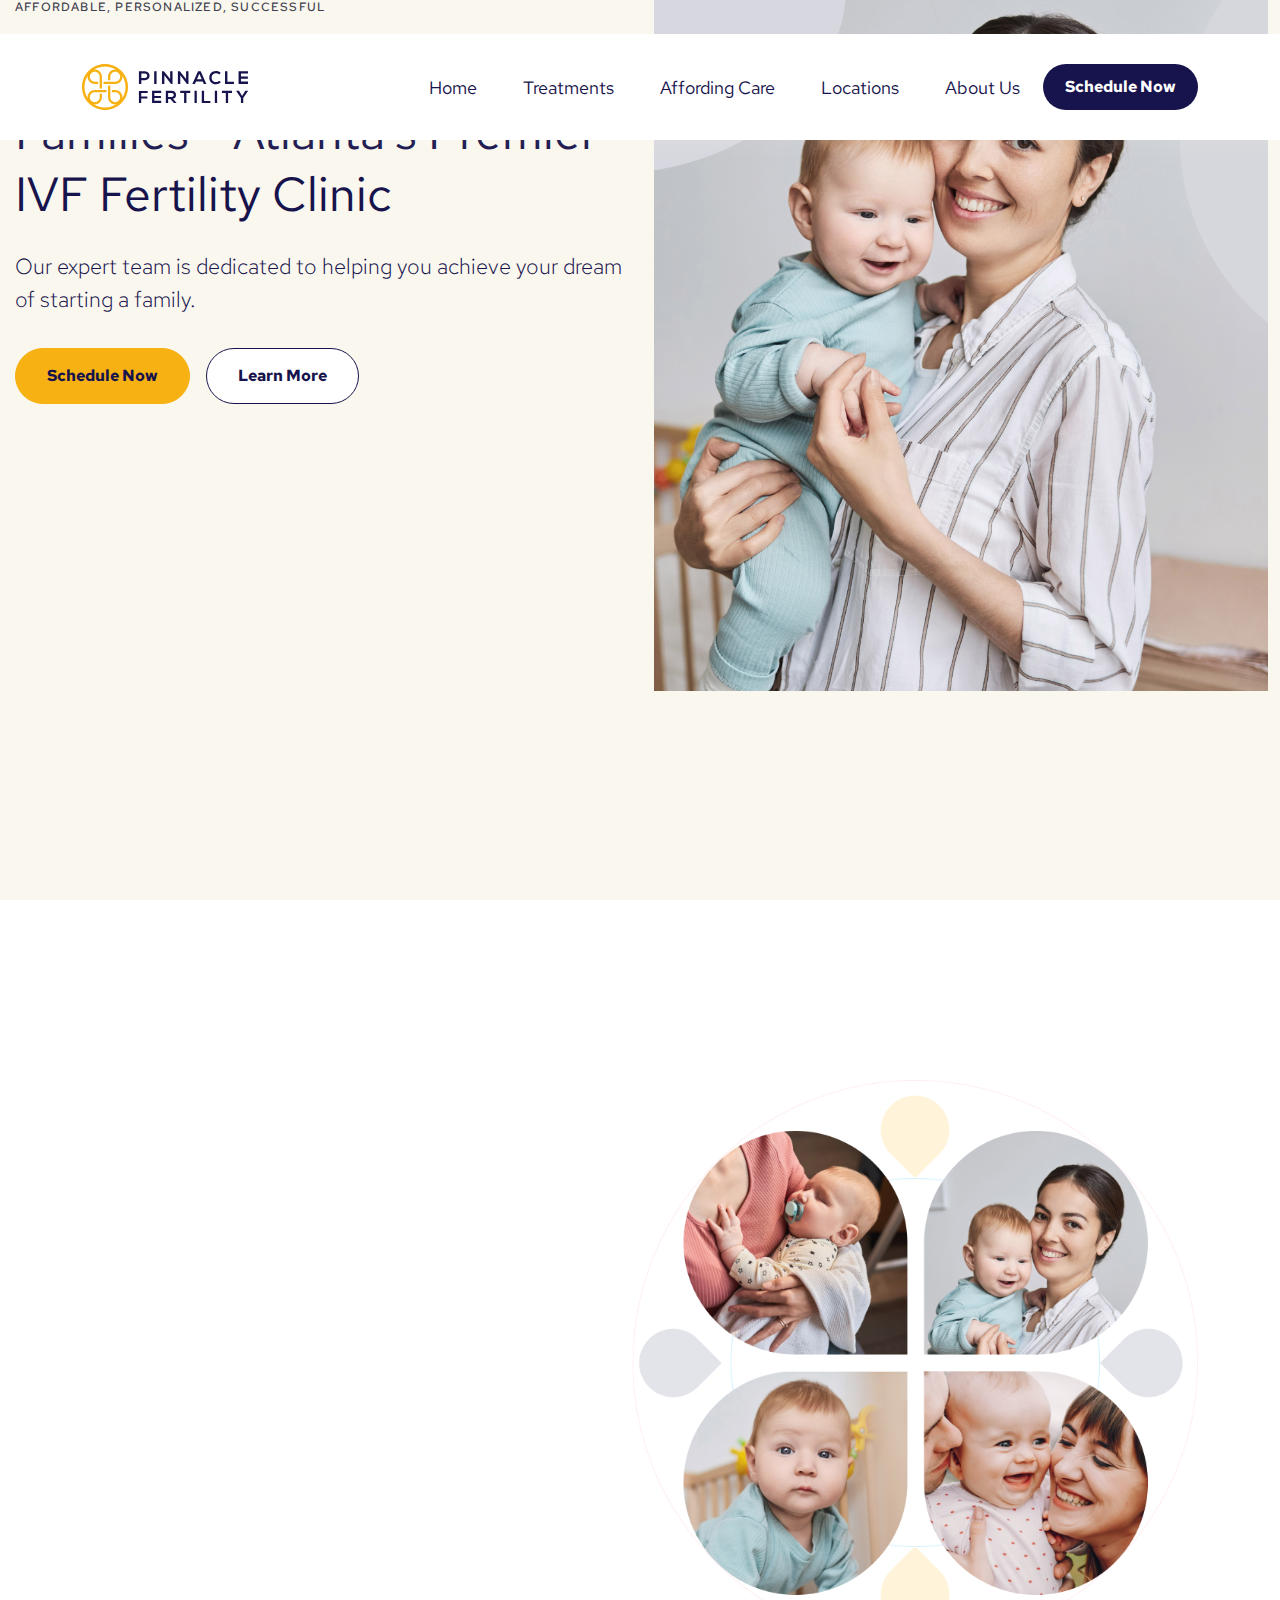
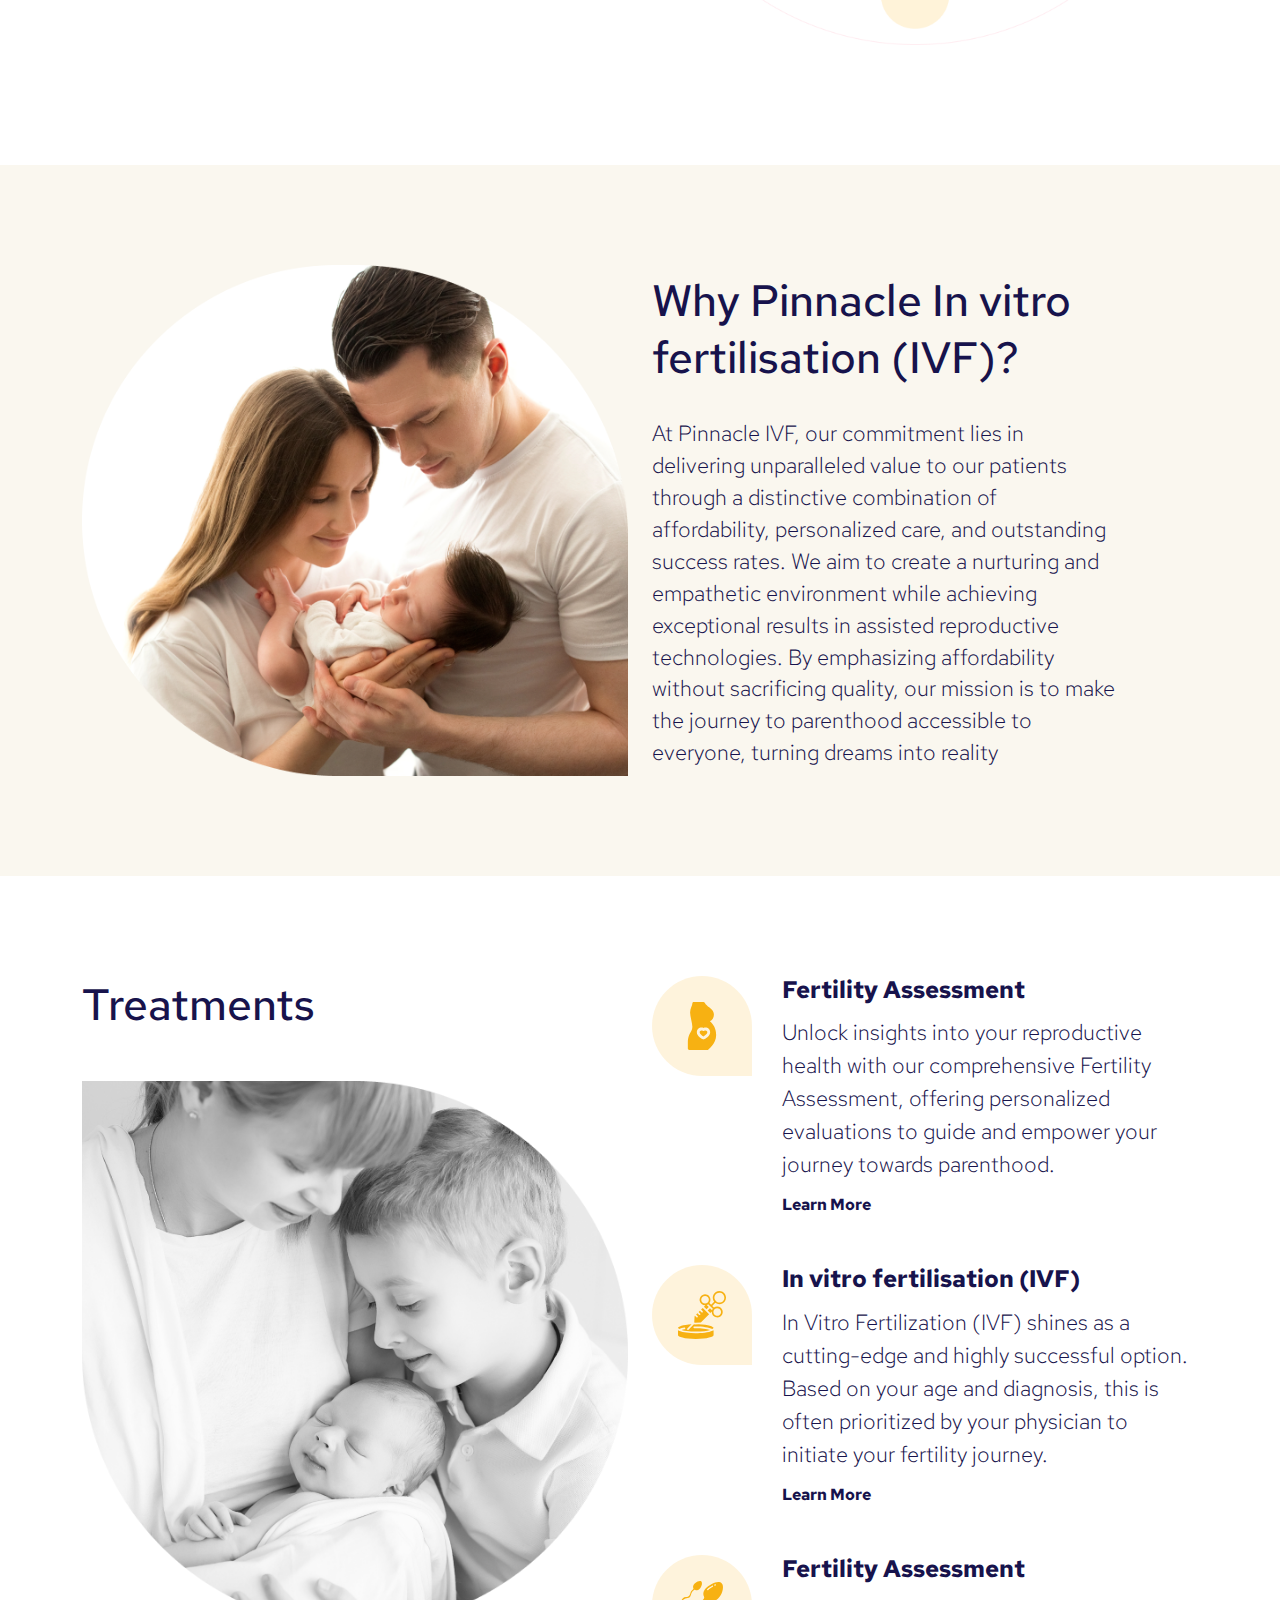
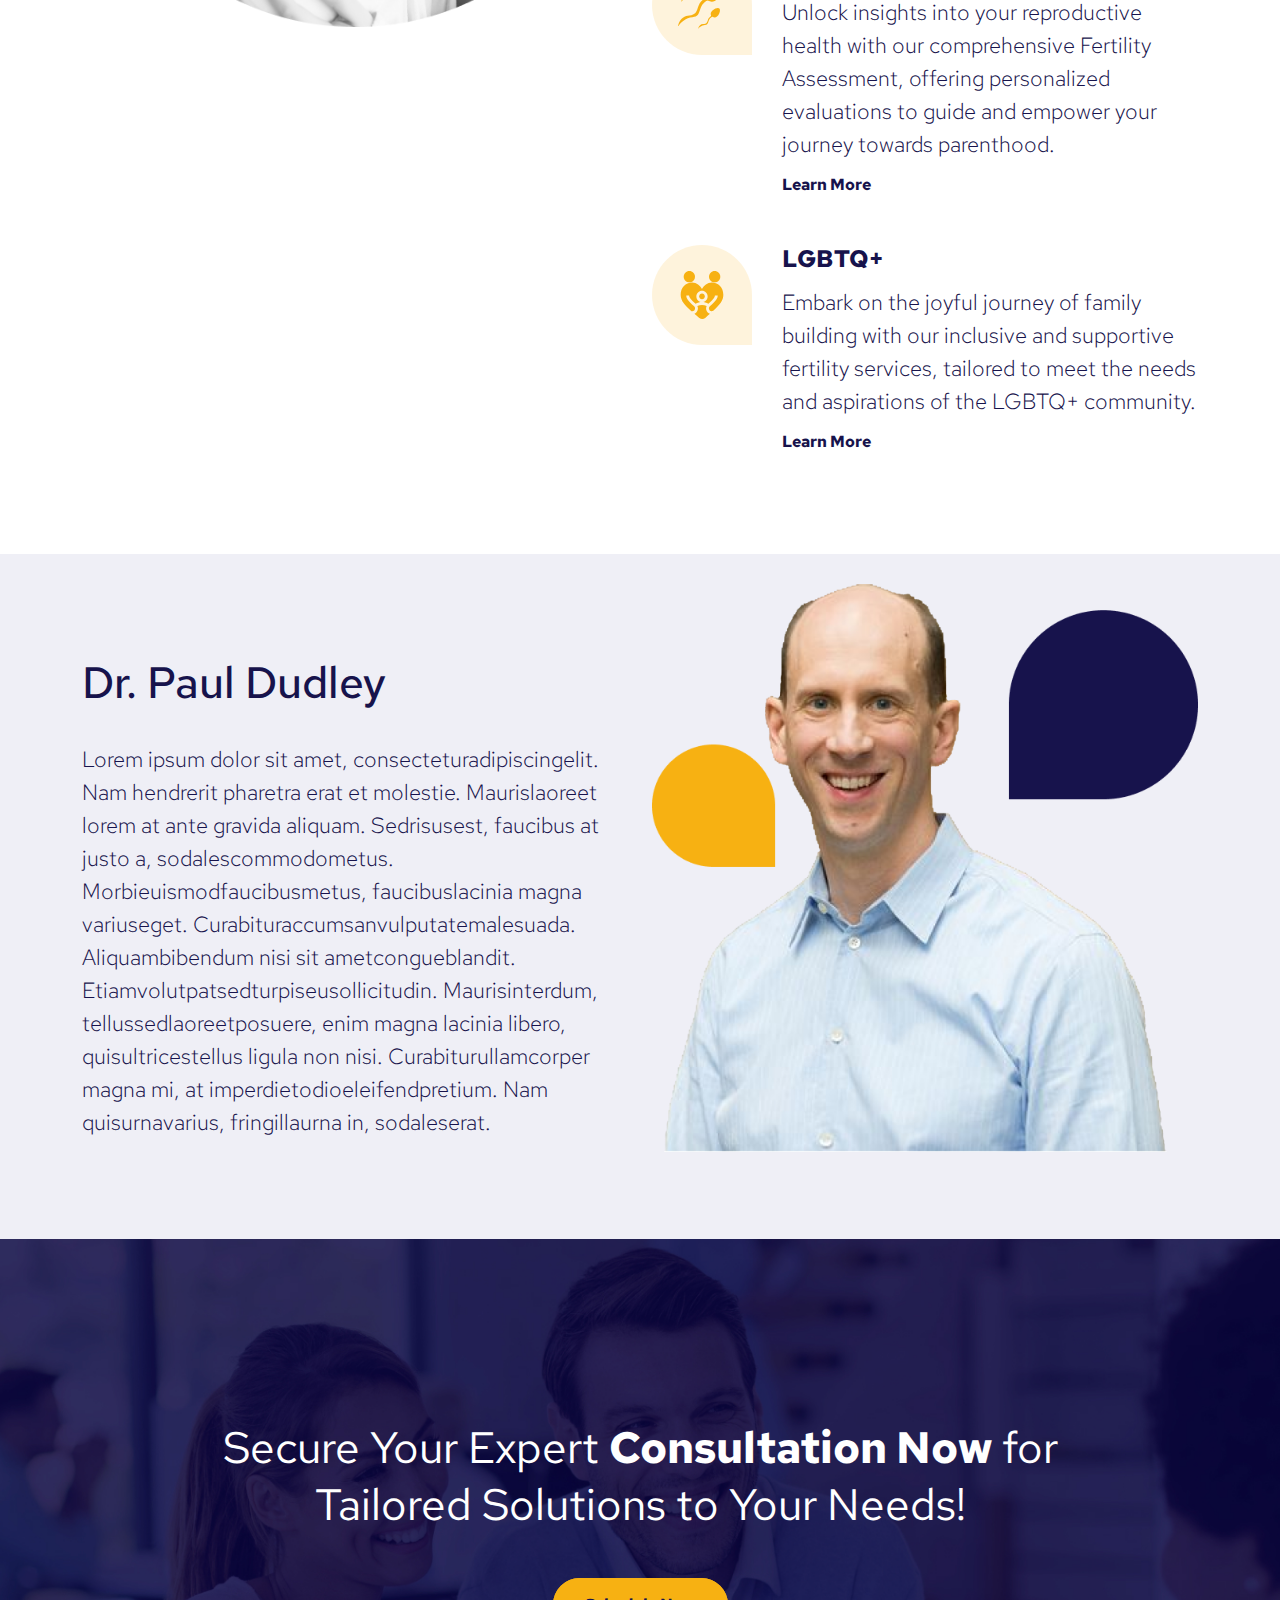
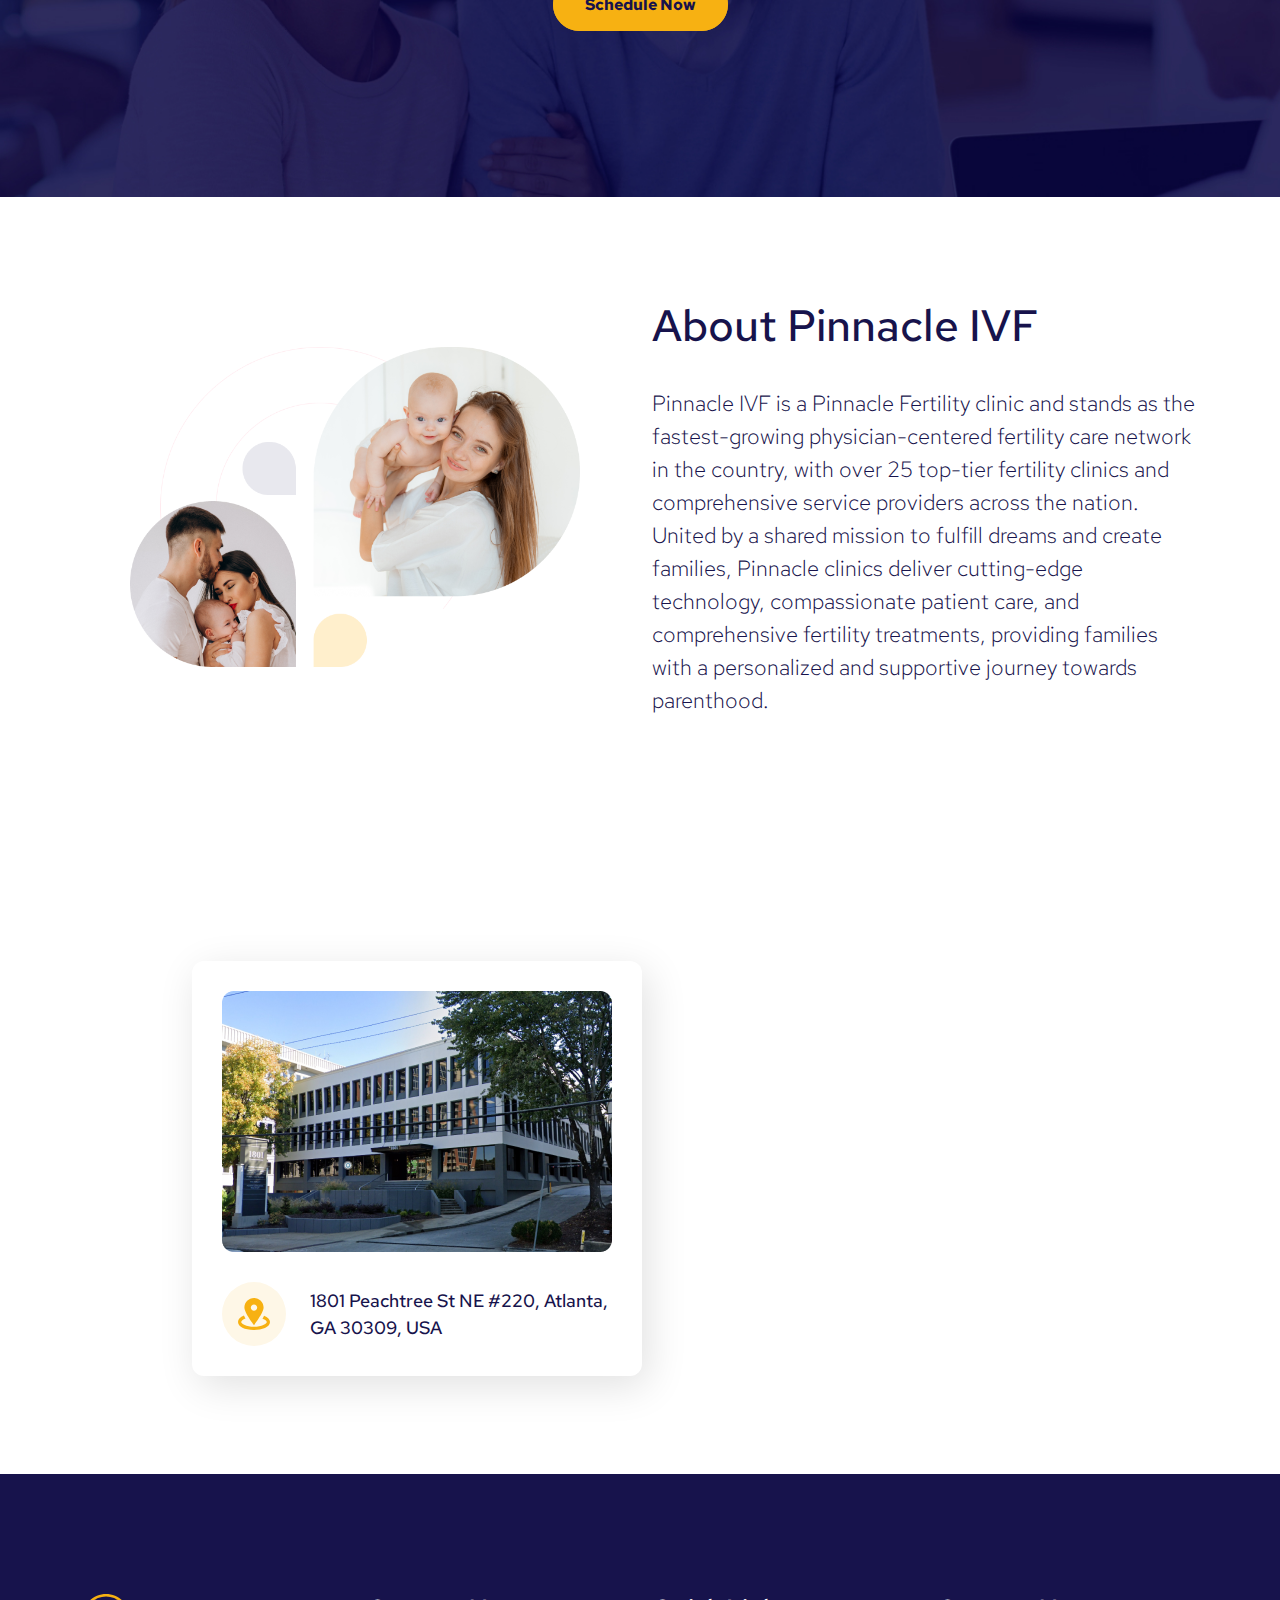
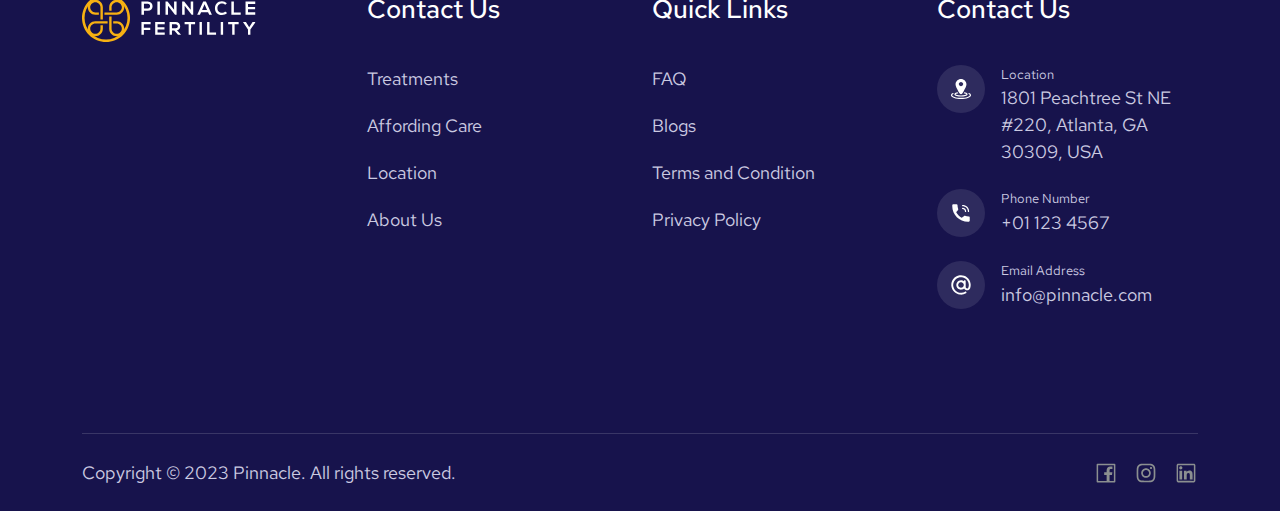
==== index.html @ 7233acdb "first commit" ====
<!DOCTYPE html>
<!--[if lt IE 7]>      <html class="no-js lt-ie9 lt-ie8 lt-ie7"> <![endif]-->
<!--[if IE 7]>         <html class="no-js lt-ie9 lt-ie8" lang="en-US"> <![endif]-->
<!--[if IE 8]>         <html class="no-js lt-ie9" lang="en-US"> <![endif]-->
<!--[if gt IE 8]><!-->
<!--<![endif]-->
<!--[if gte IE 9] <style type="text/css"> .gradient {filter: none;}</style><![endif]-->
<!--[if !IE]><html lang="en"><![endif]-->
<html lang="en-US" class="no-js">

<head>
    <meta charset="UTF-8" />
    <meta http-equiv="X-UA-Compatible" content="IE=edge" />
    <!-- Required meta tags for responsive -->
    <meta name="viewport" content="width=device-width, initial-scale=1, shrink-to-fit=no" />
    <!-- The above 3 meta tags *must* come first in the head; any other head content must come *after* these tags -->
    <!-- Favicon and touch icons -->
    <link rel="icon" type="image/png" sizes="60x60" href="assets/img/favicon.svg" />
    <meta name="misapplication-TileColor" content="#ffffff" />
    <meta name="theme-color" content="#ffffff" />
    <!-- Twitter Card data -->
    <meta name="twitter:card" content="" />
    <meta name="twitter:site" content="@twitter_username" />
    <meta name="twitter:title" content="" />
    <meta name="twitter:description" content="" />
    <meta name="twitter:image" content="" />
    <!-- Open Graph data -->
    <meta property="og:title" content="" />
    <meta property="og:type" content="article" />
    <meta property="og:url" content="" />
    <meta property="og:image" content="" />
    <meta property="og:description" content="" />
    <meta property="og:site_name" content="R" />
    <meta property="fb:admins" content="Facebook numeric ID" />
    <!-- gmail verification -->
    <meta name="google-site-verification" content="" />
    <!-- Website title -->
    <title>Home</title>

    <!-- Bootstrap CSS - v5.3.2  -->
    <link rel="stylesheet" href="assets/css/bootstrap.min.css" />
    <!-- Main CSS -->
    <link rel="stylesheet" type="text/css" href="assets/css/style.css" />


</head>

<body>

    <!-- Header navbar -Start -->
    <header class="header-navbar-wrap">
        <div class="navbar-wrap">
            <nav class="navbar navbar-expand-lg">
                <div class="container">
                    <div class="d-flex justify-content-between w-100">
                        <!-- Logo area  -->
                    <div class="">
                        <a href="index.html">
                            <img src="assets/img/logo.svg" alt="Logo" class="img-fluid">
                        </a>
                    </div>
                    <!-- Logo area  -->

                    <!-- Toggler button -->
                    <button class="navbar-toggler border-0" type="button" data-bs-toggle="collapse"
                        data-bs-target="#navbarTogglerDemo01" aria-controls="navbarTogglerDemo01" aria-expanded="false"
                        aria-label="Toggle navigation">
                        <svg width="24" height="24" viewBox="0 0 24 24" fill="none" xmlns="http://www.w3.org/2000/svg">
                            <g clip-path="url(#clip0_284_29214)">
                                <path d="M24 4H0V6H24V4Z" fill="#374957" />
                                <path d="M24.0001 9H8.00012V11H24.0001V9Z" fill="#374957" />
                                <path d="M24.0001 19H8.00012V21H24.0001V19Z" fill="#374957" />
                                <path d="M24 14H0V16H24V14Z" fill="#374957" />
                            </g>
                            <defs>
                                <clipPath id="clip0_284_29214">
                                    <rect width="24" height="24" fill="white" />
                                </clipPath>
                            </defs>
                        </svg>
                    </button>
                    <!-- Toggler button -->
                    </div>

                    <div class="collapse navbar-collapse" id="navbarTogglerDemo01">
                        <ul
                            class="topbar-menu-wrap navbar-nav mx-auto mb-2 mb-lg-0 fs-18 fw-normal text-clr-primary-blue">
                            <li class="nav-item">
                                <a class="nav-link active" aria-current="page" href="#">Home</a>
                            </li>
                            <li class="nav-item">
                                <a class="nav-link" href="#">Treatments</a>
                            </li>
                            <li class="nav-item">
                                <a class="nav-link" href="#">Affording Care</a>
                            </li>
                            <li class="nav-item">
                                <a class="nav-link" href="#">Locations</a>
                            </li>
                            <li class="nav-item">
                                <a class="nav-link" href="#">About Us</a>
                            </li>
                        </ul>

                        <!-- Schedule Now Button  -->
                        <div class="blue-btn mt-3 mt-lg-0">
                            <a href="#" class="text-decoration-none text-white font-inter fs-6 fw-bold bg-primary-blue">
                                Schedule Now
                            </a>
                        </div>
                        <!-- Schedule Now Button  -->
                    </div>



                </div>
            </nav>
        </div>
    </header>
    <!-- Header navbar -End -->



    <!-- banner -start -->
    <section class="banner bg-light-yellow">
        <div class="banner-wrapper">
           <div class="container-fluid ps-0">
            <div class="row">
                <div class="col-lg-6">
                    <div class="banner-content-wrap mt-5 mt-lg-0">
                        <h5 class="banner-subtitle fs-12 fw-medium lt-1 text-uppercase text-gray-1 pb-24">Affordable,
                            Personalized, Successful
                        </h5>
                        <h1 class="text-clr-primary-blue fs-56 fw-normal pb-24">
                            Fulfilling Dreams by Building Families - Atlanta's Premier IVF Fertility Clinic
                        </h1>
                        <p class="fs-22 fw-light text-clr-primary-blue mb-32">Our expert team is dedicated to helping
                            you
                            achieve your dream of
                            starting a family.
                        </p>

                        <!-- Button wrapper  -->
                        <div class="dubble-btn-wrap">
                            <a href="#" class="yellow-fill-btn bg-secondary-yellow fw-bold fs-6 text-clr-primary-blue">
                                Schedule Now
                            </a>
                            <a href="#" class="minimal-border-btn bg-white fw-bold fs-6 text-clr-primary-blue">
                                Learn More
                            </a>
                        </div>
                        <!-- Button wrapper  -->

                    </div>
                </div>
                <div class="col-lg-6">
                    <div class="banner-img">
                        <img src="assets/img/bannerImg.png" class="img-fluid" alt="">
                    </div>
                </div>
            </div>
           </div>
        </div>
    </section>
    <!-- banner -End -->








    <!-- Home page banner -/Start -->
    <section class="banner-wrap">
        <div class="container">
            <div class="row align-items-center flex-column-reverse flex-lg-row">
                <div class="col-lg-5">
                
                </div>
                <div class="col-lg-7">
                    <div class="banner-image-wrap ">
                        <img src="assets/img/banner-right-img.png" alt="Banner image" class="img-fluid">
                    </div>
                </div>
            </div>
        </div>
    </section>
    <!-- Home page banner -/End -->

    <!-- Why Pinnacle start  -->
    <section class="why-pinnacle section-padding-120 bg-light-yellow">
        <div class="container">
            <div class="row align-items-center">
                <div class="col-lg-6">
                    <div>
                        <img class="img-fluid" src="./assets/img/why-pinnacle-img.png" alt="About section image" />
                    </div>
                </div>
                <div class="col-lg-6">
                    <div class="text-content pt-5 pt-lg-0">
                        <h2 class="fs-48 text-clr-primary-blue fw-medium mb-32">
                            Why Pinnacle In vitro fertilisation (IVF)?
                        </h2>
                        <p class="fs-22 text-clr-primary-blue fw-300">
                            At Pinnacle IVF, our commitment lies in delivering unparalleled
                            value to our patients through a distinctive combination of
                            affordability, personalized care, and outstanding success rates.
                            We aim to create a nurturing and empathetic environment while
                            achieving exceptional results in assisted reproductive
                            technologies. By emphasizing affordability without sacrificing
                            quality, our mission is to make the journey to parenthood
                            accessible to everyone, turning dreams into reality
                        </p>
                    </div>
                </div>
            </div>
        </div>
    </section>
    <!-- Why Pinnacle end  -->

    <!-- Treatment Start  -->
    <section class="treatment section-padding-120">
        <div class="container">
            <div class="row">
                <div class="col-lg-6">
                    <div>
                        <h2 class="fs-48 text-clr-primary-blue fw-medium mb-5">
                            Treatments
                        </h2>
                        <div>
                            <img class="img-fluid" src="./assets/img/treatment-img.png" alt="Image" />
                        </div>
                    </div>
                </div>
                <div class="col-lg-6">
                    <div class="treatment-feature-wrapper pt-5 pt-lg-0">
                        <div class="treatment-feature-item mb-5">
                            <div class="flex-shrink-0">
                                <img class="img-fluid" src="./assets/img/treatment-icon-1.svg" alt="icon" />
                            </div>
                            <div>
                                <h4 class="fs-4 text-clr-primary-blue fw-bold mb-12">
                                    Fertility Assessment
                                </h4>
                                <p class="fs-22 text-clr-primary-blue fw-300 mb-12">
                                    Unlock insights into your reproductive health with our
                                    comprehensive Fertility Assessment, offering personalized
                                    evaluations to guide and empower your journey towards
                                    parenthood.
                                </p>

                                <a href="#" class="text-clr-primary-blue fw-bold ">Learn More</a>
                            </div>
                        </div>
                        <div class="treatment-feature-item mb-5">
                            <div class="flex-shrink-0">
                                <img class="img-fluid" src="./assets/img/treatment-icon-2.svg" alt="icon" />
                            </div>
                            <div>
                                <h4 class="fs-4 text-clr-primary-blue fw-bold mb-12">
                                    In vitro fertilisation (IVF)
                                </h4>
                                <p class="fs-22 text-clr-primary-blue fw-300 mb-12">
                                    In Vitro Fertilization (IVF) shines as a cutting-edge and
                                    highly successful option. Based on your age and diagnosis,
                                    this is often prioritized by your physician to initiate your
                                    fertility journey.
                                </p>

                                <a href="#" class="text-clr-primary-blue fw-bold">Learn More</a>
                            </div>
                        </div>
                        <div class="treatment-feature-item mb-5">
                            <div class="flex-shrink-0">
                                <img class="img-fluid" src="./assets/img/treatment-icon-3.svg" alt="icon" />
                            </div>
                            <div>
                                <h4 class="fs-4 text-clr-primary-blue fw-bold mb-12">
                                    Fertility Assessment
                                </h4>
                                <p class="fs-22 text-clr-primary-blue fw-300 mb-12">
                                    Unlock insights into your reproductive health with our
                                    comprehensive Fertility Assessment, offering personalized
                                    evaluations to guide and empower your journey towards
                                    parenthood.
                                </p>

                                <a href="#" class="text-clr-primary-blue fw-bold">Learn More</a>
                            </div>
                        </div>
                        <div class="treatment-feature-item">
                            <div class="flex-shrink-0">
                                <img class="img-fluid" src="./assets/img/treatment-icon-4.svg" alt="icon" />
                            </div>
                            <div>
                                <h4 class="fs-4 text-clr-primary-blue fw-bold mb-12">
                                    LGBTQ+
                                </h4>
                                <p class="fs-22 text-clr-primary-blue fw-300 mb-12">
                                    Embark on the joyful journey of family building with our
                                    inclusive and supportive fertility services, tailored to
                                    meet the needs and aspirations of the LGBTQ+ community.
                                </p>

                                <a href="#" class="text-clr-primary-blue fw-bold">Learn More</a>
                            </div>
                        </div>
                    </div>
                </div>
            </div>
        </div>
    </section>
    <!-- Treatment End  -->

    <!-- Doctor Section start -->
    <section class="doctor bg-light-blue">
        <div class="container">
            <div class="row">
                <div class="col-lg-6">
                    <div class="text-content section-padding-120">
                        <h2 class="fs-48 text-clr-primary-blue fw-medium mb-32">
                            Dr. Paul Dudley
                        </h2>
                        <p class="fs-22 text-clr-primary-blue fw-300">
                            Lorem ipsum dolor sit amet, consecteturadipiscingelit. Nam
                            hendrerit pharetra erat et molestie. Maurislaoreet lorem at ante
                            gravida aliquam. Sedrisusest, faucibus at justo a,
                            sodalescommodometus. Morbieuismodfaucibusmetus, faucibuslacinia
                            magna variuseget. Curabituraccumsanvulputatemalesuada.
                            Aliquambibendum nisi sit ametcongueblandit.
                            Etiamvolutpatsedturpiseusollicitudin. Maurisinterdum,
                            tellussedlaoreetposuere, enim magna lacinia libero,
                            quisultricestellus ligula non nisi. Curabiturullamcorper magna
                            mi, at imperdietodioeleifendpretium. Nam quisurnavarius,
                            fringillaurna in, sodaleserat.
                        </p>
                    </div>
                </div>
                <div class="col-lg-6">
                    <div class="pt-30">
                        <img class="img-fluid" src="./assets/img/doctor-paul-img.png" alt="Image" />
                    </div>
                </div>
            </div>
        </div>
    </section>
    <!-- Doctor Section end -->


    <!-- Call to action -/Start -->
    <section class="call-to-action section-padding-180 ">
        <div class="container">
            <div class="cta-inner-wrap text-center mx-auto">
                <h2 class="text-white fs-48 fw-normal mb-60">
                    Secure Your Expert <strong class="fw-bold">Consultation Now</strong> for Tailored Solutions to Your
                    Needs!
                </h2>
                <div class="cta-button-wrap">
                    <a href="#" class="yellow-fill-btn bg-secondary-yellow fw-bold fs-6 text-clr-primary-blue">
                        Schedule Now
                    </a>
                </div>
            </div>
        </div>
    </section>
    <!-- Call to action -/End -->


    <!-- Doctor Section start -->
    <section class="about-pinnacle section-padding-120">
        <div class="container">
            <div class="row align-items-center">
                <div class="col-lg-6">
                    <div class="px-5">
                        <img class="img-fluid" src="./assets/img/about-pinnacle-img.png" alt="Image" />
                    </div>
                </div>
                <div class="col-lg-6">
                    <div class="text-content">
                        <h2 class="fs-48 text-clr-primary-blue fw-medium mb-32">
                            About Pinnacle IVF
                        </h2>
                        <p class="fs-22 text-clr-primary-blue fw-300">
                            Pinnacle IVF is a Pinnacle Fertility clinic and stands as the
                            fastest-growing physician-centered fertility care network in the
                            country, with over 25 top-tier fertility clinics and
                            comprehensive service providers across the nation. United by a
                            shared mission to fulfill dreams and create families, Pinnacle
                            clinics deliver cutting-edge technology, compassionate patient
                            care, and comprehensive fertility treatments, providing families
                            with a personalized and supportive journey towards parenthood.
                        </p>
                    </div>
                </div>
            </div>
        </div>
    </section>
    <!-- Doctor Section end -->

    <!-- Location Map Start  -->
    <section class="map-wrapper">
        <div>
            <iframe width="100%" height="800" frameborder="0" scrolling="no" marginheight="0" marginwidth="0"
                style="border: 0; margin-top: -150px"
                src="https://www.google.com/maps/embed?pb=!1m18!1m12!1m3!1d3315.315721603123!2d-84.39519032380304!3d33.80416463078814!2m3!1f0!2f0!3f0!3m2!1i1024!2i768!4f13.1!3m3!1m2!1s0x88f505ab396441d3%3A0xcb4ddf7890e23bd0!2s1801%20Peachtree%20St%20NE%20%23220%2C%20Atlanta%2C%20GA%2030309%2C%20USA!5e0!3m2!1sen!2sbd!4v1702719994618!5m2!1sen!2sbd"></iframe>
        </div>
        <div class="map-address-card">
            <div>
                <img class="img-fluid" src="./assets/img/address-img.png" alt="image">
            </div>
            <div class="address-info">
                <div>
                    <img src="./assets/img/location-icon.svg" alt="icon">
                </div>
                <p class="fs-18 text-clr-primary-blue fw-medium">1801 Peachtree St NE #220, Atlanta, GA 30309, USA</p>
            </div>
        </div>
    </section>
    <!-- Location Map end  -->


    <!-- Footer start  -->
    <footer class="footer bg-primary-blue">
        <div class="container">
            <div class="footer-wrapper">
                <div class="row">
                    <div class="col-lg-3 col-sm-6 mb-5 mb-lg-0">
                        <div>
                            <a href="#">
                                <img src="assets/img/footer-logo.svg" class="img-fluid" alt="">
                            </a>
                        </div>
                    </div>
                    <div class="col-lg-3 col-sm-6 mb-4 mb-lg-0">
                        <div class="footer-widget">
                            <h4 class="fs-26 text-white footer-title">Contact Us</h4>
                            <ul class="m-0 p-0">
                                <li class="footer-menu"><a href="#"
                                        class="footer-link fs-18 text-decoration-none text-gray-2">Treatments</a></li>
                                <li class="footer-menu"><a href="#"
                                        class="footer-link fs-18 text-decoration-none text-gray-2">Affording Care</a>
                                </li>
                                <li class="footer-menu"><a href="#"
                                        class="footer-link fs-18 text-decoration-none text-gray-2">Location</a></li>
                                <li class="footer-menu"><a href="#"
                                        class="footer-link fs-18 text-decoration-none text-gray-2">About Us</a></li>
                            </ul>
                        </div>
                    </div>
                    <div class="col-lg-3 col-sm-6 mb-4 mb-lg-0">
                        <div class="footer-widget">
                            <h4 class="fs-26 text-white footer-title">Quick Links</h4>
                            <ul class="m-0 p-0">
                                <li class="footer-menu"><a href="#"
                                        class="footer-link fs-18 text-decoration-none text-gray-2">FAQ</a></li>
                                <li class="footer-menu"><a href="#"
                                        class="footer-link fs-18 text-decoration-none text-gray-2">Blogs</a></li>
                                <li class="footer-menu"><a href="#"
                                        class="footer-link fs-18 text-decoration-none text-gray-2">Terms and
                                        Condition</a></li>
                                <li class="footer-menu"><a href="#"
                                        class="footer-link fs-18 text-decoration-none text-gray-2">Privacy Policy</a>
                                </li>
                            </ul>
                        </div>
                    </div>
                    <div class="col-lg-3 col-sm-6 mb-4 mb-lg-0">
                        <div class="footer-widget">
                            <h4 class="fs-26 text-white footer-title">Contact Us</h4>
                            <ul class="m-0 p-0">
                                <li class="footer-menu">
                                    <div class="footer-contact-wrap d-flex align-items-start gap-3 mb-4">
                                        <div
                                            class="contactLogo d-flex align-items-center justify-content-center flex-shrink-0">
                                            <svg width="20" height="20" viewBox="0 0 20 20" fill="none"
                                                xmlns="http://www.w3.org/2000/svg">
                                                <g clip-path="url(#clip0_60_309)">
                                                    <path
                                                        d="M18.2941 14.0222C18.0104 13.8664 17.6542 13.9701 17.4984 14.2537C17.3426 14.5373 17.4462 14.8935 17.7298 15.0493C18.4278 15.4328 18.8281 15.8578 18.8281 16.2156C18.8281 16.6531 18.2082 17.3312 16.4682 17.9224C14.7493 18.5064 12.4521 18.828 10 18.828C7.54785 18.828 5.2507 18.5064 3.53176 17.9224C1.7918 17.3313 1.17188 16.6531 1.17188 16.2156C1.17188 15.8578 1.57219 15.4328 2.27016 15.0493C2.55379 14.8935 2.65738 14.5372 2.50156 14.2536C2.34574 13.97 1.98961 13.8664 1.7059 14.0222C0.927695 14.4497 0 15.1773 0 16.2156C0 17.0114 0.547344 18.1461 3.15477 19.032C4.99195 19.6562 7.42297 19.9999 10 19.9999C12.577 19.9999 15.008 19.6562 16.8452 19.032C19.4527 18.1461 20 17.0114 20 16.2156C20 15.1773 19.0723 14.4497 18.2941 14.0222Z"
                                                        fill="white" />
                                                    <path
                                                        d="M5.57586 17.0755C6.76531 17.4115 8.33637 17.5966 9.99961 17.5966C11.6629 17.5966 13.2339 17.4115 14.4234 17.0755C15.8786 16.6644 16.6164 16.0693 16.6164 15.3069C16.6164 14.5445 15.8786 13.9495 14.4234 13.5384C14.1003 13.4471 13.749 13.3671 13.3755 13.2988C13.1726 13.6493 12.9601 14.01 12.7379 14.3812C13.1513 14.4432 13.5395 14.5193 13.892 14.6091C14.9629 14.8818 15.3541 15.1889 15.4346 15.307C15.3541 15.425 14.9629 15.7321 13.892 16.0048C12.8784 16.263 11.5742 16.4103 10.2007 16.4234C10.1341 16.4284 10.0671 16.4311 9.99961 16.4311C9.93207 16.4311 9.86508 16.4284 9.79852 16.4234C8.42496 16.4103 7.12082 16.263 6.10719 16.0048C5.03625 15.7321 4.64504 15.425 4.56461 15.307C4.64504 15.1889 5.03629 14.8818 6.10723 14.6091C6.45973 14.5193 6.84789 14.4432 7.26137 14.3812C7.03914 14.0101 6.8266 13.6493 6.62375 13.2988C6.25023 13.3671 5.89887 13.4471 5.57586 13.5384C4.12066 13.9495 3.38281 14.5445 3.38281 15.3069C3.38281 16.0693 4.12066 16.6644 5.57586 17.0755Z"
                                                        fill="white" />
                                                    <path
                                                        d="M9.99961 15.2591C10.5212 15.2591 10.995 14.9934 11.2671 14.5482C13.1737 11.4288 15.4465 7.31758 15.4465 5.44684C15.4465 2.44344 13.003 0 9.99961 0C6.99617 0 4.55273 2.44344 4.55273 5.44684C4.55273 7.31758 6.82551 11.4288 8.73211 14.5482C9.00422 14.9934 9.47805 15.2591 9.99961 15.2591ZM7.81027 5.07285C7.81027 3.8657 8.79242 2.88359 9.99961 2.88359C11.2068 2.88359 12.1889 3.8657 12.1889 5.07285C12.1889 6.28004 11.2068 7.26215 9.99961 7.26215C8.79242 7.26215 7.81027 6.28008 7.81027 5.07285Z"
                                                        fill="white" />
                                                </g>
                                                <defs>
                                                    <clipPath id="clip0_60_309">
                                                        <rect width="20" height="20" fill="white" />
                                                    </clipPath>
                                                </defs>
                                            </svg>

                                        </div>
                                        <div>
                                            <p class="text-gray-2 fs-13">Location</p>
                                            <a class="text-gray-2 fs-18"
                                                href="https://maps.app.goo.gl/SD8paTM74fPz62Nr5">1801 Peachtree St NE
                                                #220, Atlanta, GA 30309, USA</a>
                                        </div>
                                    </div>
                                </li>
                                <li class="footer-menu">
                                    <div class="footer-contact-wrap d-flex align-items-start gap-3 mb-4">
                                        <div
                                            class="contactLogo d-flex align-items-center justify-content-center flex-shrink-0">
                                            <svg width="20" height="20" viewBox="0 0 20 20" fill="none"
                                                xmlns="http://www.w3.org/2000/svg">
                                                <path fill-rule="evenodd" clip-rule="evenodd"
                                                    d="M11.6074 6.07178C12.1983 6.07178 12.7958 6.29594 13.2499 6.75011C13.7041 7.20428 13.9283 7.80178 13.9283 8.39261C13.9283 8.73761 14.2083 9.01761 14.5533 9.01761C14.8983 9.01761 15.1783 8.73761 15.1783 8.39261C15.1783 7.48344 14.8333 6.56511 14.1341 5.86594C13.4349 5.16761 12.5166 4.82178 11.6074 4.82178C11.2624 4.82178 10.9824 5.10178 10.9824 5.44678C10.9824 5.79178 11.2624 6.07178 11.6074 6.07178Z"
                                                    fill="white" />
                                                <path fill-rule="evenodd" clip-rule="evenodd"
                                                    d="M11.6099 3.12507C12.9574 3.11923 14.3041 3.63507 15.3349 4.66507C16.3649 5.6959 16.8808 7.04257 16.8749 8.39007C16.8733 8.73507 17.1524 9.0159 17.4966 9.01757C17.8416 9.01923 18.1233 8.7409 18.1249 8.3959C18.1324 6.72673 17.4949 5.05757 16.2183 3.78173C14.9424 2.50507 13.2733 1.86757 11.6041 1.87507C11.2591 1.87673 10.9808 2.1584 10.9824 2.5034C10.9841 2.84757 11.2649 3.12673 11.6099 3.12507Z"
                                                    fill="white" />
                                                <path fill-rule="evenodd" clip-rule="evenodd"
                                                    d="M10.6067 14.6542C10.7658 14.7492 10.9683 14.7342 11.1117 14.615C11.5617 14.24 12.545 13.4208 13.0992 12.9592C13.3433 12.7558 13.6792 12.7008 13.975 12.8167C15.2683 13.3125 16.5625 13.5575 17.8558 13.5475C18.09 13.5425 18.3158 13.6317 18.4833 13.795C18.6508 13.9592 18.745 14.1825 18.745 14.4167C18.75 15.3833 18.75 16.8933 18.75 17.8258C18.75 18.29 18.3867 18.6733 17.9233 18.6992C17.47 18.7242 17 18.75 17 18.75C8.3075 18.75 1.25 11.6925 1.25 3C1.25 3 1.27583 2.53 1.30083 2.07667C1.32667 1.61333 1.71 1.25 2.17417 1.25H5.61417C6.09417 1.25 6.48417 1.6375 6.48833 2.1175C6.51333 3.42417 6.7625 4.73083 7.20833 6.0375C7.30917 6.32667 7.25 6.6475 7.05417 6.8825C6.59667 7.43417 5.76417 8.43333 5.385 8.88833C5.265 9.03083 5.24917 9.23417 5.345 9.39417C6.6625 11.5692 8.43083 13.3375 10.6067 14.6542Z"
                                                    fill="white" />
                                            </svg>


                                        </div>
                                        <div>
                                            <p class="text-gray-2 fs-13">Phone Number</p>
                                            <a class="text-gray-2 fs-18" href="tel:+01 123 4567">+01 123 4567</a>
                                        </div>
                                    </div>
                                </li>
                                <li class="footer-menu">
                                    <div class="footer-contact-wrap d-flex align-items-start gap-3 mb-4">
                                        <div
                                            class="contactLogo d-flex align-items-center justify-content-center flex-shrink-0">
                                            <svg width="20" height="20" viewBox="0 0 20 20" fill="none"
                                                xmlns="http://www.w3.org/2000/svg">
                                                <g clip-path="url(#clip0_60_331)">
                                                    <path
                                                        d="M19.5933 8.62506C19.244 6.0789 17.8975 3.77579 15.8501 2.22241C13.8027 0.669018 11.222 -0.00740844 8.67584 0.341931C6.12968 0.691271 3.82657 2.03776 2.27319 4.08519C0.7198 6.13262 0.0433729 8.71327 0.392713 11.2594C0.680523 13.3668 1.64896 15.3225 3.15063 16.8288C4.65229 18.3351 6.60497 19.3095 8.71146 19.6038C9.1425 19.6603 9.57675 19.6887 10.0115 19.6888C11.7678 19.6917 13.4913 19.2124 14.994 18.3032C15.0994 18.2397 15.1914 18.156 15.2645 18.0569C15.3376 17.9579 15.3905 17.8454 15.4202 17.7259C15.4498 17.6064 15.4557 17.4822 15.4373 17.3605C15.419 17.2387 15.3769 17.1218 15.3133 17.0163C15.2498 16.9108 15.1661 16.8189 15.0671 16.7458C14.968 16.6727 14.8555 16.6198 14.736 16.5901C14.4947 16.5302 14.2395 16.5686 14.0265 16.6969C12.9569 17.3389 11.7491 17.7155 10.5042 17.795C9.25922 17.8746 8.01332 17.6549 6.8707 17.1543C5.72808 16.6537 4.72195 15.8867 3.93647 14.9176C3.151 13.9484 2.60902 12.8053 2.35588 11.5838C2.10274 10.3623 2.14579 9.09788 2.48144 7.89641C2.81709 6.69493 3.43557 5.59131 4.28514 4.67784C5.13472 3.76438 6.19069 3.06764 7.36472 2.64592C8.53875 2.22419 9.7967 2.08974 11.0333 2.25381C12.182 2.40653 13.2823 2.81285 14.2545 3.44333C15.2267 4.07381 16.0465 4.91266 16.6544 5.8991C17.2624 6.88554 17.6433 7.99487 17.7696 9.14671C17.8959 10.2986 17.7644 11.4641 17.3846 12.5588C17.286 12.8221 17.108 13.0481 16.8751 13.2056C16.6423 13.363 16.3662 13.4441 16.0852 13.4376C15.7149 13.4371 15.3599 13.2897 15.098 13.0279C14.8362 12.766 14.6888 12.411 14.6883 12.0407V6.25006C14.6883 6.00142 14.5896 5.76296 14.4137 5.58714C14.2379 5.41133 13.9995 5.31256 13.7508 5.31256C13.5022 5.31256 13.2637 5.41133 13.0879 5.58714C12.9121 5.76296 12.8133 6.00142 12.8133 6.25006V6.25881C12.1026 5.72239 11.2538 5.39951 10.3663 5.32793C9.47874 5.25635 8.58918 5.43905 7.80168 5.85463C7.01419 6.27022 6.36136 6.90151 5.91959 7.67461C5.47782 8.44771 5.26538 9.33065 5.30714 10.2201C5.3489 11.1095 5.64312 11.9687 6.15539 12.697C6.66765 13.4253 7.37676 13.9927 8.19972 14.3326C9.02269 14.6726 9.92546 14.7712 10.8024 14.6167C11.6793 14.4623 12.4941 14.0613 13.1515 13.4607C13.417 14.0139 13.8331 14.481 14.352 14.8085C14.8709 15.1361 15.4716 15.3108 16.0852 15.3126C16.756 15.319 17.4121 15.1164 17.9625 14.7329C18.5129 14.3494 18.9302 13.8041 19.1565 13.1726C19.6617 11.713 19.8115 10.1541 19.5933 8.62506ZM10.0008 12.8126C9.44458 12.8126 8.90081 12.6476 8.4383 12.3386C7.97578 12.0295 7.6153 11.5903 7.40243 11.0764C7.18955 10.5624 7.13386 9.99694 7.24238 9.45136C7.3509 8.90579 7.61876 8.40465 8.0121 8.01132C8.40543 7.61798 8.90657 7.35012 9.45215 7.2416C9.99772 7.13308 10.5632 7.18877 11.0771 7.40164C11.5911 7.61452 12.0303 7.975 12.3393 8.43752C12.6484 8.90003 12.8133 9.4438 12.8133 10.0001C12.8125 10.7457 12.5159 11.4606 11.9887 11.9879C11.4614 12.5151 10.7465 12.8117 10.0008 12.8126Z"
                                                        fill="white" />
                                                </g>
                                                <defs>
                                                    <clipPath id="clip0_60_331">
                                                        <rect width="20" height="20" fill="white" />
                                                    </clipPath>
                                                </defs>
                                            </svg>

                                        </div>
                                        <div>
                                            <p class="text-gray-2 fs-13">Email Address</p>
                                            <a class="text-gray-2 fs-18"
                                                href="mailto:info@pinnacle.com">info@pinnacle.com</a>
                                        </div>
                                    </div>
                                </li>

                            </ul>
                        </div>
                    </div>
                </div>
            </div>
            <div class="footer-bottom text-center d-md-flex align-items-center gap-3 justify-content-between ">
                <div>
                    <p class="mb-3 fs-18 text-gray-2 mb-md-0">Copyright © 2023 Pinnacle. All rights reserved.</p>
                </div>
                <div class="footer-social d-flex justify-content-center align-items-center gap-3 ">
                    <a href="#" class="footer-social-link">
                        <svg width="24" height="24" viewBox="0 0 24 24" fill="none" xmlns="http://www.w3.org/2000/svg">
                            <path
                                d="M20.625 2.625H3.375C2.96016 2.625 2.625 2.96016 2.625 3.375V20.625C2.625 21.0398 2.96016 21.375 3.375 21.375H20.625C21.0398 21.375 21.375 21.0398 21.375 20.625V3.375C21.375 2.96016 21.0398 2.625 20.625 2.625ZM19.875 19.875H15.5602V14.1141H17.9977L18.3633 11.2852H15.5602V9.47812C15.5602 8.65781 15.7875 8.1 16.9617 8.1H18.4594V5.56875C18.1992 5.53359 17.3109 5.45625 16.275 5.45625C14.1141 5.45625 12.6352 6.77578 12.6352 9.19687V11.2828H10.193V14.1117H12.6375V19.875H4.125V4.125H19.875V19.875Z"
                                fill="#8B8F90" />
                        </svg>

                    </a>
                    <a href="#" class="footer-social-link">
                        <svg width="24" height="24" viewBox="0 0 24 24" fill="none" xmlns="http://www.w3.org/2000/svg">
                            <path
                                d="M11.9991 7.19347C9.33898 7.19347 7.1921 9.34035 7.1921 12.0005C7.1921 14.6607 9.33898 16.8075 11.9991 16.8075C14.6593 16.8075 16.8062 14.6607 16.8062 12.0005C16.8062 9.34035 14.6593 7.19347 11.9991 7.19347ZM11.9991 15.1247C10.2788 15.1247 8.87492 13.7208 8.87492 12.0005C8.87492 10.2802 10.2788 8.87628 11.9991 8.87628C13.7194 8.87628 15.1234 10.2802 15.1234 12.0005C15.1234 13.7208 13.7194 15.1247 11.9991 15.1247ZM17.003 5.87628C16.3819 5.87628 15.8804 6.37785 15.8804 6.99894C15.8804 7.62003 16.3819 8.1216 17.003 8.1216C17.6241 8.1216 18.1257 7.62238 18.1257 6.99894C18.1259 6.85146 18.097 6.70539 18.0406 6.5691C17.9843 6.43281 17.9016 6.30897 17.7973 6.20469C17.693 6.1004 17.5692 6.01772 17.4329 5.96136C17.2966 5.90501 17.1505 5.8761 17.003 5.87628ZM21.3694 12.0005C21.3694 10.7068 21.3812 9.42472 21.3085 8.13331C21.2359 6.63331 20.8937 5.30206 19.7968 4.20519C18.6976 3.10597 17.3687 2.76613 15.8687 2.69347C14.5749 2.62081 13.2929 2.63253 12.0015 2.63253C10.7077 2.63253 9.4257 2.62081 8.13429 2.69347C6.63429 2.76613 5.30304 3.10831 4.20617 4.20519C3.10695 5.30441 2.7671 6.63331 2.69445 8.13331C2.62179 9.42706 2.63351 10.7091 2.63351 12.0005C2.63351 13.2919 2.62179 14.5763 2.69445 15.8677C2.7671 17.3677 3.10929 18.6989 4.20617 19.7958C5.30538 20.895 6.63429 21.2349 8.13429 21.3075C9.42804 21.3802 10.7101 21.3685 12.0015 21.3685C13.2952 21.3685 14.5773 21.3802 15.8687 21.3075C17.3687 21.2349 18.6999 20.8927 19.7968 19.7958C20.896 18.6966 21.2359 17.3677 21.3085 15.8677C21.3835 14.5763 21.3694 13.2943 21.3694 12.0005ZM19.3069 17.5271C19.1359 17.9536 18.9296 18.2724 18.5991 18.6005C18.2687 18.931 17.9523 19.1372 17.5257 19.3083C16.2929 19.7982 13.3655 19.688 11.9991 19.688C10.6327 19.688 7.70304 19.7982 6.47023 19.3107C6.04367 19.1396 5.72492 18.9333 5.39679 18.6028C5.06632 18.2724 4.86007 17.956 4.68898 17.5294C4.20148 16.2943 4.31163 13.3669 4.31163 12.0005C4.31163 10.6341 4.20148 7.70441 4.68898 6.4716C4.86007 6.04503 5.06632 5.72628 5.39679 5.39816C5.72726 5.07003 6.04367 4.86144 6.47023 4.69035C7.70304 4.20285 10.6327 4.313 11.9991 4.313C13.3655 4.313 16.2952 4.20285 17.528 4.69035C17.9546 4.86144 18.2734 5.06769 18.6015 5.39816C18.9319 5.72863 19.1382 6.04503 19.3093 6.4716C19.7968 7.70441 19.6866 10.6341 19.6866 12.0005C19.6866 13.3669 19.7968 16.2943 19.3069 17.5271Z"
                                fill="#8B8F90" />
                        </svg>


                    </a>
                    <a href="#" class="footer-social-link">
                        <svg width="24" height="24" viewBox="0 0 24 24" fill="none" xmlns="http://www.w3.org/2000/svg">
                            <path
                                d="M19.868 2.625H4.13203C3.3 2.625 2.625 3.3 2.625 4.13203V19.868C2.625 20.7 3.3 21.375 4.13203 21.375H19.868C20.7 21.375 21.375 20.7 21.375 19.868V4.13203C21.375 3.3 20.7 2.625 19.868 2.625ZM19.868 19.875C9.37266 19.8727 4.125 19.8703 4.125 19.868C4.12734 9.37266 4.12969 4.125 4.13203 4.125C14.6273 4.12734 19.875 4.12969 19.875 4.13203C19.8727 14.6273 19.8703 19.875 19.868 19.875ZM5.40469 9.65391H8.18672V18.6023H5.40469V9.65391ZM6.79688 8.43047C7.68516 8.43047 8.40937 7.70859 8.40937 6.81797C8.40937 6.60621 8.36767 6.39653 8.28663 6.20089C8.2056 6.00525 8.08682 5.82749 7.93709 5.67776C7.78735 5.52802 7.60959 5.40925 7.41395 5.32821C7.21831 5.24718 7.00863 5.20547 6.79688 5.20547C6.58512 5.20547 6.37544 5.24718 6.1798 5.32821C5.98416 5.40925 5.8064 5.52802 5.65667 5.67776C5.50693 5.82749 5.38815 6.00525 5.30712 6.20089C5.22608 6.39653 5.18437 6.60621 5.18437 6.81797C5.18203 7.70859 5.90391 8.43047 6.79688 8.43047ZM12.7102 14.175C12.7102 13.0078 12.9328 11.8781 14.3789 11.8781C15.8039 11.8781 15.825 13.2117 15.825 14.25V18.6023H18.6047V13.6945C18.6047 11.2852 18.0844 9.43125 15.2695 9.43125C13.9172 9.43125 13.0102 10.1742 12.6375 10.8773H12.6V9.65391H9.93047V18.6023H12.7102V14.175Z"
                                fill="#8B8F90" />
                        </svg>


                    </a>
                </div>
            </div>
        </div>
    </footer>
    <!-- Footer end  -->


</body>

<!-- jQuery (necessary for jQuery plugins) -->
<!-- Bootstrap min js - v5.3.2 -->
<script src="assets/js/bootstrap.bundle.min.js"></script>

<!-- jQuery - v3.7.1 -->
<script src="assets/js/jquery.min.js"></script>

<!-- Main js -->
<script src="assets/js/script.js"></script>

</html>
---- assets/css/style.css ----
@import url("https://fonts.googleapis.com/css2?family=Krona+One&display=swap");@import url("https://fonts.googleapis.com/css2?family=Red+Hat+Text:wght@300;400;500;600;700&display=swap");*{padding:0;margin:0;-webkit-box-sizing:border-box;box-sizing:border-box}body{padding:0;margin:0;font-family:'Red Hat Text', sans-serif;font-weight:400;overflow-x:hidden}:root{--primary-blue: #17134c;--light-blue: #efeff6;--secondary-yellow: #f7b112;--light-yellow: #faf7ef;--gray-1: #3f3e4e;--gray-2: #cbcae1;--gray-3: #47437B}@media (min-width: 1920px){.container{max-width:1440px;padding:0 15px}}h1,h2,h3,h4,h5,h6{padding:0;margin:0}p{padding:0;margin:0}a{text-decoration:none}ul{list-style:none;padding:0}.ff-ko{font-family:'Krona One', sans-serif}.text-clr-primary-blue{color:var(--primary-blue)}.text-clr-light-blue{color:var(--light-blue)}.text-clr-secondary-yellow{color:var(--secondary-yellow)}.text-clr-light-yellow{color:var(--light-yellow)}.text-gray-1{color:var(--gray-1)}.text-gray-2{color:var(--gray-2)}.bg-primary-blue{background-color:var(--primary-blue)}.bg-light-blue{background-color:var(--light-blue)}.bg-secondary-yellow{background-color:var(--secondary-yellow)}.bg-light-yellow{background-color:var(--light-yellow)}.fw-300{font-weight:300}.fs-12{font-size:12px}.fs-13{font-size:13px}.fs-18{font-size:18px}.fs-22{font-size:22px}@media (max-width: 1199px){.fs-22{font-size:20px}}.fs-26{font-size:26px}.fs-48{font-size:48px;line-height:1.3em}@media (max-width: 1399px){.fs-48{font-size:44px}}@media (max-width: 1199px){.fs-48{font-size:38px}}.fs-56{font-size:56px;line-height:1.3em}@media (max-width: 1399px){.fs-56{font-size:48px}}@media (max-width: 1199px){.fs-56{font-size:41px}}.section-padding-120{padding-block:120px}@media (max-width: 1399px){.section-padding-120{padding-block:100px}}@media (max-width: 1199px){.section-padding-120{padding-block:90px}}.section-padding-180{padding-block:180px}.pt-30{padding-top:30px}.pb-12{padding-bottom:12px}.pb-24{padding-bottom:24px}.mb-24{margin-bottom:24px}.pb-30{padding-bottom:30px}.pb-32{padding-bottom:32px}.mb-12{margin-bottom:12px}.mb-30{margin-bottom:30px}.mb-32{margin-bottom:32px}@media (max-width: 1199px){.mb-32{margin-bottom:25px}}.pb-60{padding-bottom:60px}.mb-60{margin-bottom:60px}.pl-30{padding-left:30}.ml-30{margin-left:30}.lt-1{letter-spacing:1.2px}@media (min-width: 1920px){.container{max-width:1440px;padding:0 15px}}.header-navbar-wrap{max-width:1370px;width:100%;margin:auto;padding:0 15px;position:absolute;background-color:#ffffff;-webkit-box-shadow:0 10px 20px rgba(255,255,255,0.08);box-shadow:0 10px 20px rgba(255,255,255,0.08);left:50%;-webkit-transform:translateX(-50%);transform:translateX(-50%);top:34px}@media (max-width: 991px){.header-navbar-wrap{-webkit-box-shadow:0 10px 20px rgba(23,19,76,0.08);box-shadow:0 10px 20px rgba(23,19,76,0.08)}}.blue-btn a{border-radius:100px;display:-webkit-inline-box;display:-ms-inline-flexbox;display:inline-flex;padding:11px 22px;-webkit-box-pack:center;-ms-flex-pack:center;justify-content:center;-webkit-box-align:center;-ms-flex-align:center;align-items:center;gap:10px;-webkit-transition:all 250ms ease-in-out;transition:all 250ms ease-in-out;text-wrap:nowrap}.blue-btn a:hover{background-color:var(--secondary-yellow);color:var(--primary-blue) !important}.navbar-wrap{padding-block:22px}@media (max-width: 991px){.navbar-wrap{padding-block:15px}}.navbar-wrap .navbar-toggler:focus{outline:none;-webkit-box-shadow:none;box-shadow:none}.topbar-menu-wrap li.nav-item{padding-inline:15px;text-wrap:nowrap}@media (max-width: 1200px){.topbar-menu-wrap li.nav-item{padding-inline:5px}}.topbar-menu-wrap li.nav-item a{position:relative;color:var(--primary-blue) !important}.topbar-menu-wrap li.nav-item a::after{position:absolute;content:'';width:0px;height:1px;left:8px;bottom:5px;background-color:var(--secondary-yellow);-webkit-transition:all 300ms ease-in-out;transition:all 300ms ease-in-out}@media (max-width: 991px){.topbar-menu-wrap li.nav-item a::after{left:0px}}@media (max-width: 1200px){.topbar-menu-wrap li.nav-item a{font-size:16px}}.topbar-menu-wrap li.nav-item a:hover::after{width:24px}.topbar-menu-wrap li.nav-item .active{color:var(--primary-blue) !important}.topbar-menu-wrap{padding-top:0px}@media (max-width: 991px){.topbar-menu-wrap{padding-top:25px}}.banner{min-height:100vh}.banner .banner-wrapper{max-width:1620px;width:100%;margin-left:auto;padding-left:15px}.banner-wrap{padding-block:140px 120px}@media (max-width: 1399px){.banner-wrap{padding-block:180px 120px}}.banner-image-wrap{margin-left:68px}.dubble-btn-wrap{display:-webkit-box;display:-ms-flexbox;display:flex;gap:16px}.yellow-fill-btn{padding:15px 31px;border-radius:100px;-webkit-transition:all 200ms ease-in-out;transition:all 200ms ease-in-out;border:1px solid var(--secondary-yellow)}.yellow-fill-btn:hover{background:var(--primary-blue);color:#ffffff;border-color:var(--primary-blue)}.minimal-border-btn{padding:15px 31px;border-radius:100px;-webkit-transition:all 200ms ease-in-out;transition:all 200ms ease-in-out;border:1px solid var(--primary-blue)}.minimal-border-btn:hover{background:var(--primary-blue) !important;color:#ffffff;border-color:var(--primary-blue)}.cta-button-wrap .yellow-fill-btn:hover{background:transparent !important;color:var(--secondary-yellow) !important;border-color:var(--secondary-yellow) !important}.call-to-action{background-image:url("../img/call-to-action-bg.jpg");background-repeat:no-repeat;background-size:cover;background-position:center center}.call-to-action .cta-inner-wrap{max-width:927px}.why-pinnacle .text-content p{max-width:85%;line-height:1.45em}.treatment .treatment-feature-wrapper .treatment-feature-item{display:-webkit-box;display:-ms-flexbox;display:flex;-webkit-box-pack:start;-ms-flex-pack:start;justify-content:flex-start;-webkit-box-align:start;-ms-flex-align:start;align-items:flex-start;gap:30px}.map-wrapper{position:relative;overflow:hidden}.map-wrapper .map-address-card{position:absolute;top:22%;left:15%;max-width:450px;border-radius:12px;background:#fff;-webkit-box-shadow:6px 10px 40px 0px rgba(0,0,0,0.12);box-shadow:6px 10px 40px 0px rgba(0,0,0,0.12);padding:30px}.map-wrapper .map-address-card .address-info{margin-top:30px;display:-webkit-box;display:-ms-flexbox;display:flex;-webkit-box-pack:start;-ms-flex-pack:start;justify-content:flex-start;-webkit-box-align:center;-ms-flex-align:center;align-items:center;gap:24px}.footer{padding-top:120px}@media (max-width: 776px){.footer{padding-top:90px}}.footer .footer-wrapper{padding-bottom:100px;border-bottom:1px solid rgba(255,255,255,0.15)}@media (max-width: 776px){.footer .footer-wrapper{padding-bottom:20px}}.footer .footer-widget .footer-title{margin-bottom:40px}@media (max-width: 776px){.footer .footer-widget .footer-title{margin-bottom:28px}}.footer .footer-widget .footer-menu{margin-bottom:20px}@media (max-width: 776px){.footer .footer-widget .footer-menu{margin-bottom:13px}}.footer .footer-widget .footer-menu .footer-contact-wrap svg *{-webkit-transition:.2s all ease-in-out;transition:.2s all ease-in-out}.footer .footer-widget .footer-menu .footer-contact-wrap:hover svg *{fill:#F7B112}.footer .footer-widget .footer-menu .footer-contact-wrap:hover .contactLogo{background:#fff}.footer .footer-widget .footer-menu .contactLogo{height:48px;width:48px;background:rgba(255,255,255,0.1);border-radius:100px}.footer .footer-widget .footer-menu a{-webkit-transition:.2s all ease-in-out;transition:.2s all ease-in-out}.footer .footer-widget .footer-menu a:hover{color:var(--secondary-yellow) !important}.footer .footer-widget .footer-link{margin-bottom:20px;-webkit-transition:.2s all ease-in-out;transition:.2s all ease-in-out}.footer .footer-widget .footer-link:hover{color:var(--secondary-yellow) !important}.footer .footer-bottom{padding:25px 0}.footer .footer-social .footer-social-link svg *{-webkit-transition:.2s all ease-in-out;transition:.2s all ease-in-out}.footer .footer-social .footer-social-link:hover svg *{fill:var(--secondary-yellow)}
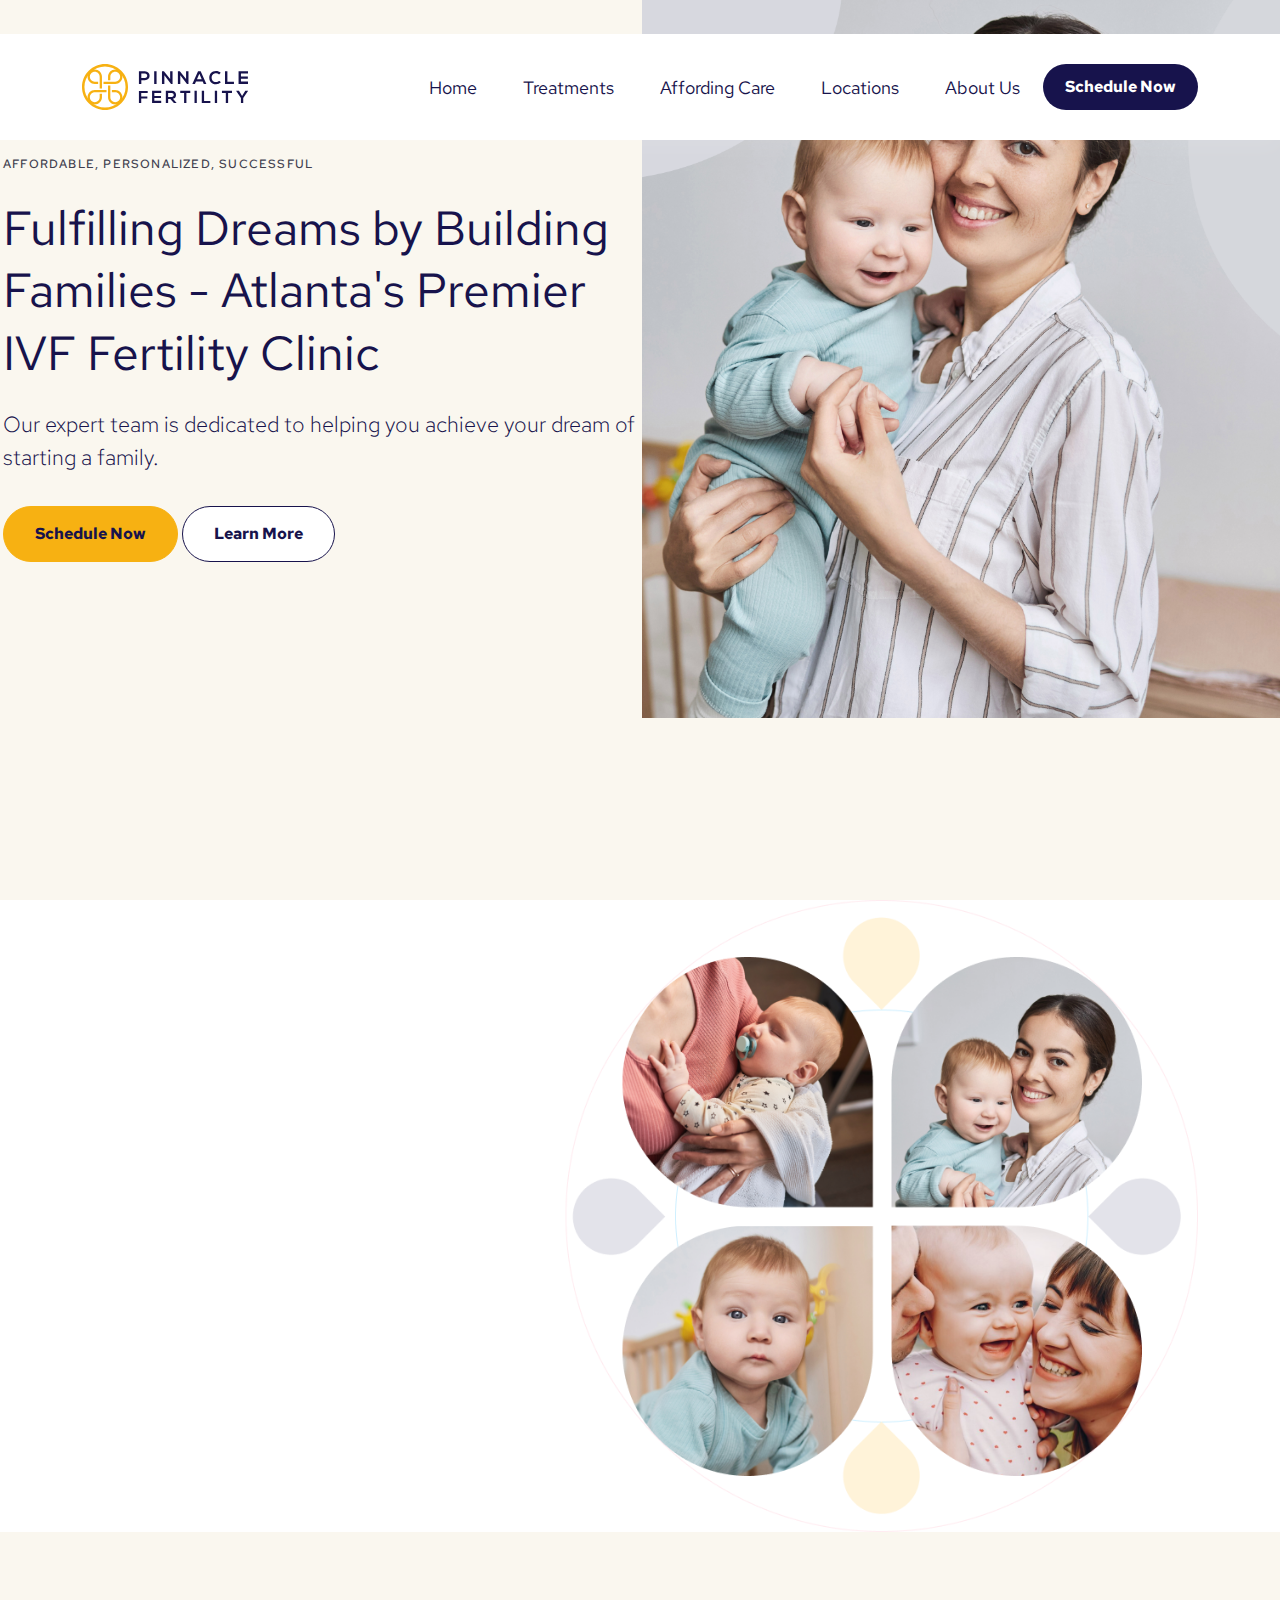
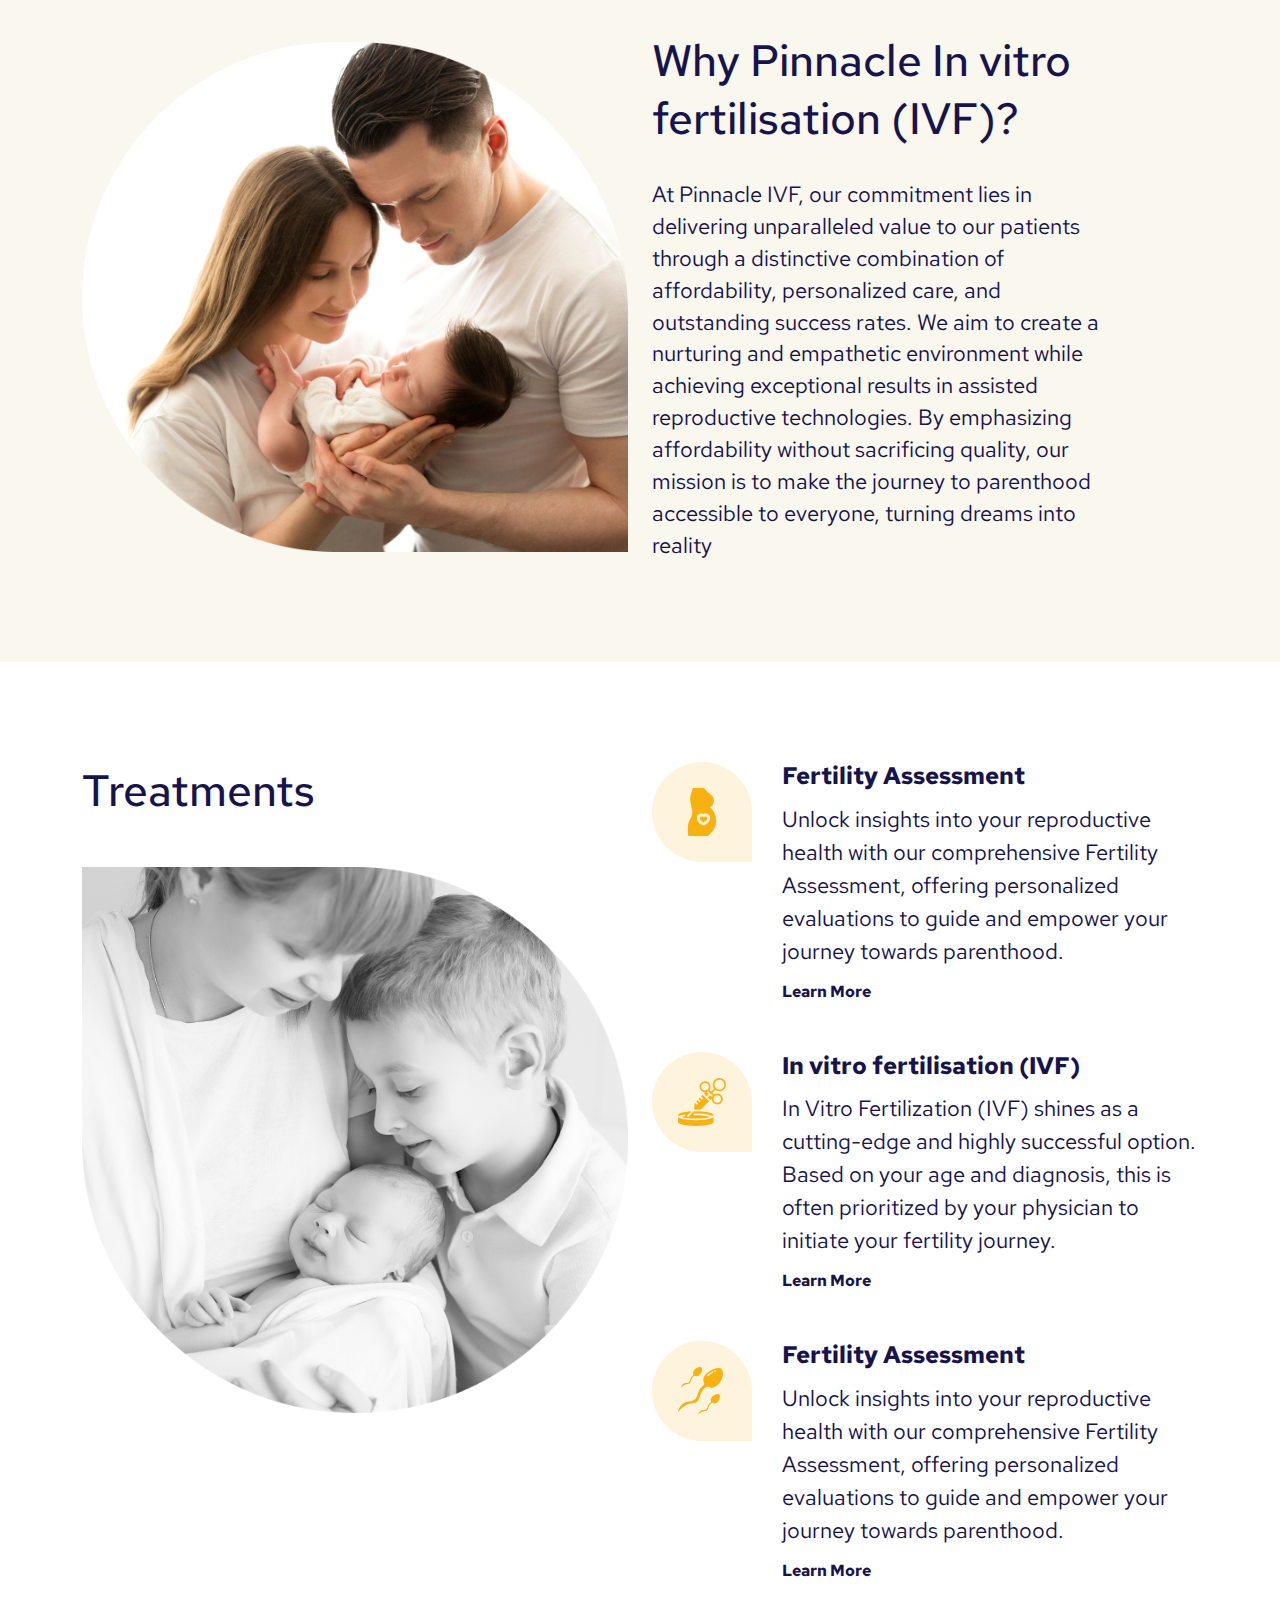
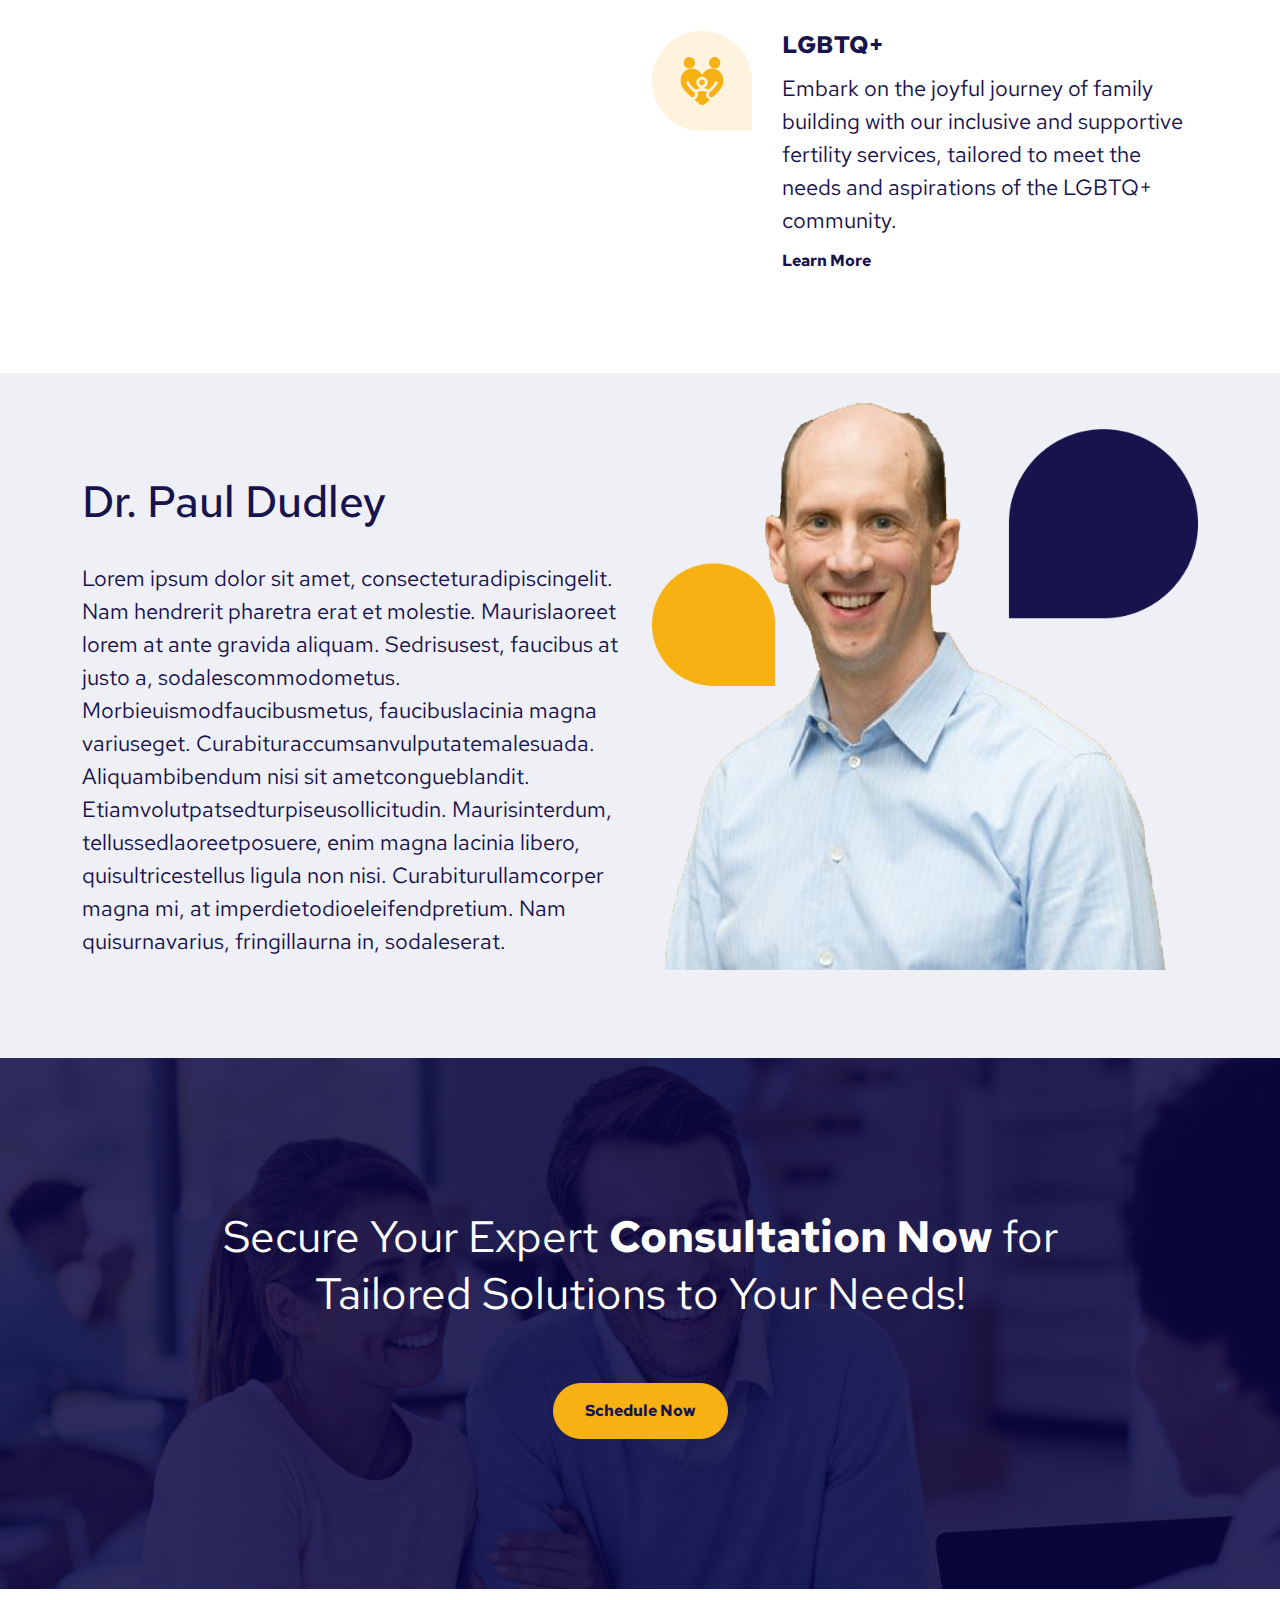
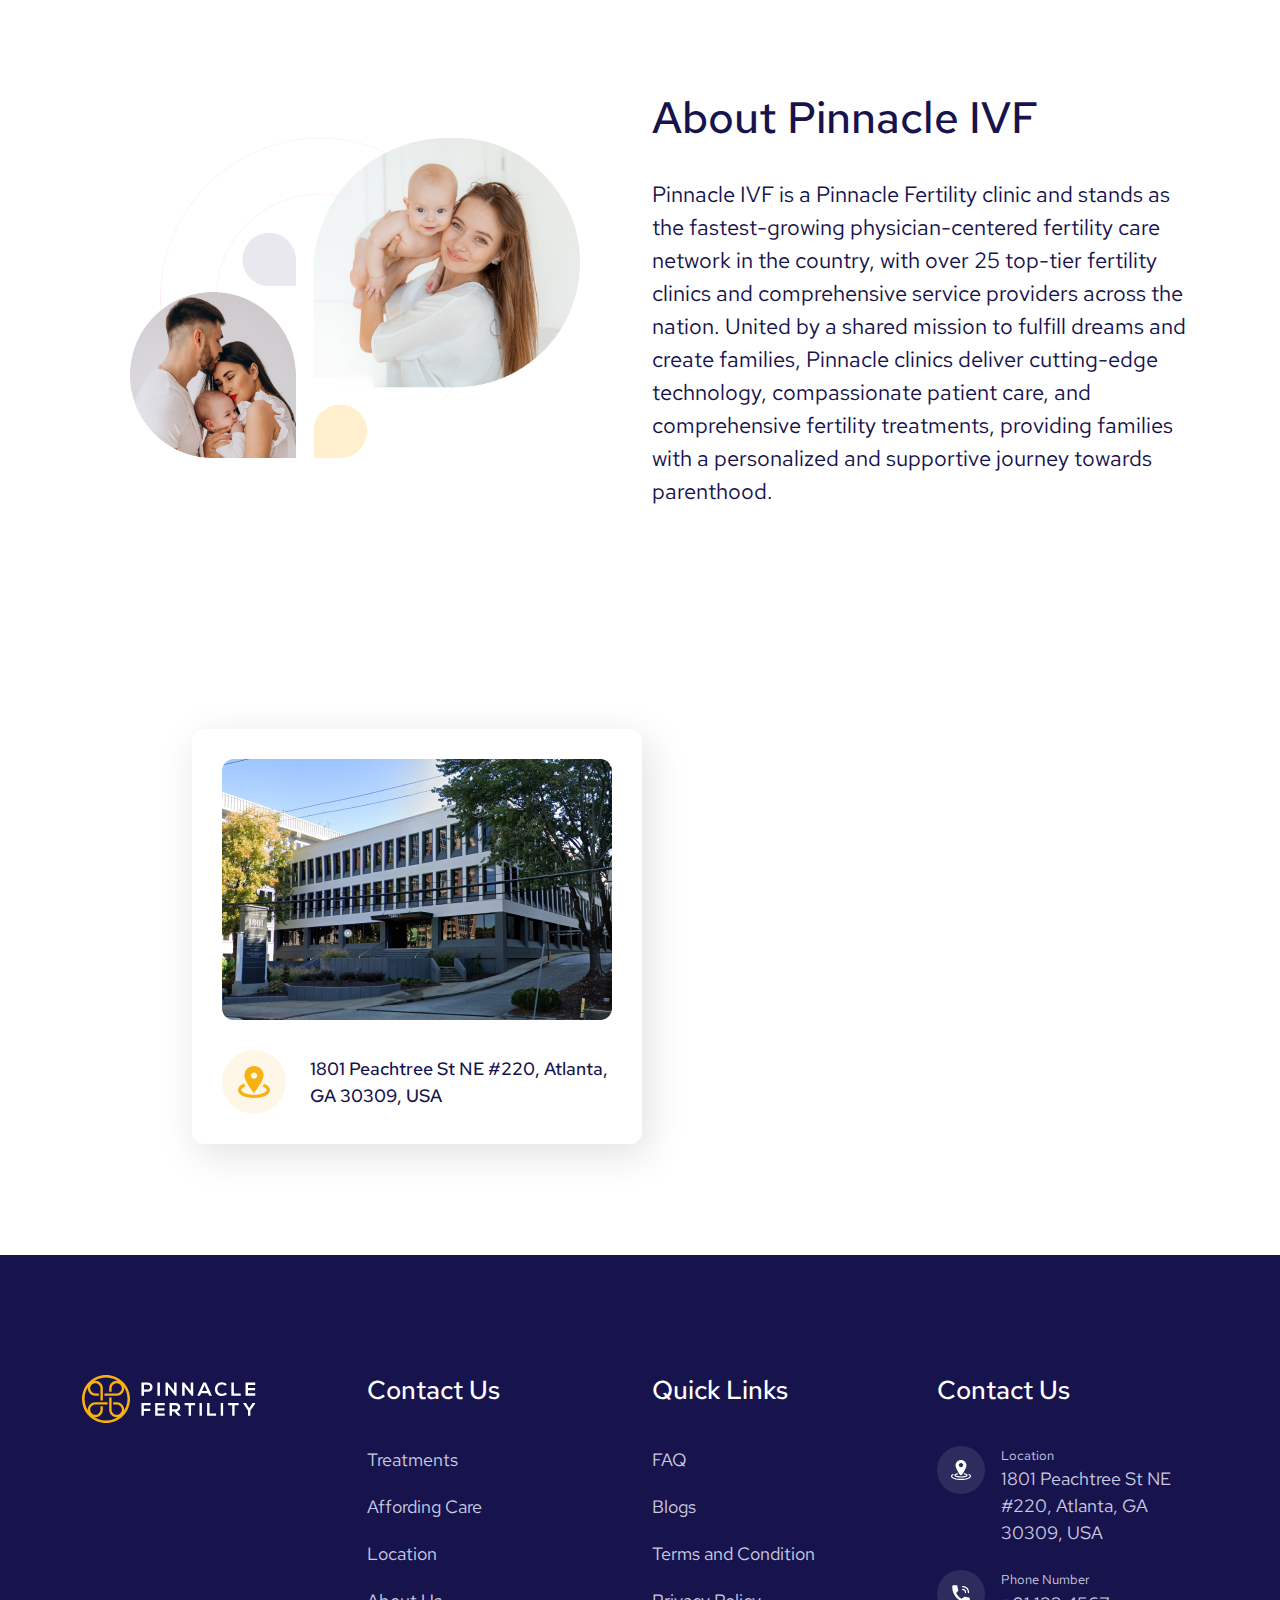
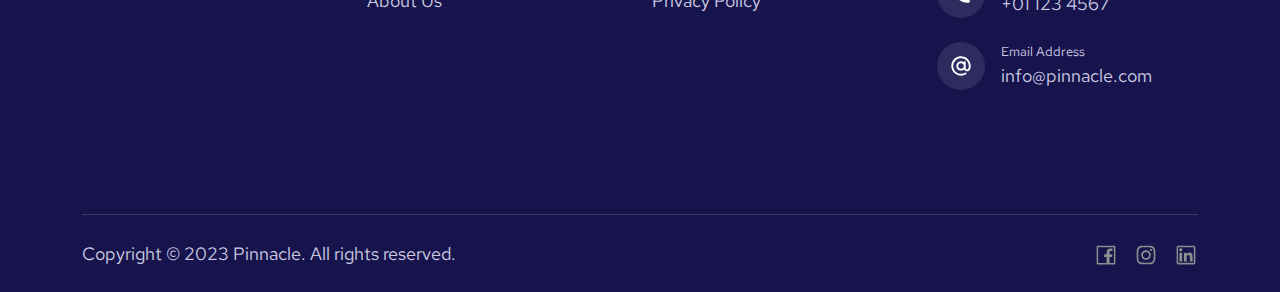
==== commit afcaa334: "home 2" ====
--- a/index.html
+++ b/index.html
@@ -125,8 +125,8 @@
     <section class="banner bg-light-yellow">
         <div class="banner-wrapper">
            <div class="container-fluid ps-0">
-            <div class="row">
-                <div class="col-lg-6">
+            <div class="row align-items-center">
+                <div class="col-lg-6 p-0">
                     <div class="banner-content-wrap mt-5 mt-lg-0">
                         <h5 class="banner-subtitle fs-12 fw-medium lt-1 text-uppercase text-gray-1 pb-24">Affordable,
                             Personalized, Successful
@@ -153,7 +153,7 @@
 
                     </div>
                 </div>
-                <div class="col-lg-6">
+                <div class="col-lg-6 p-0">
                     <div class="banner-img">
                         <img src="assets/img/bannerImg.png" class="img-fluid" alt="">
                     </div>
--- a/assets/css/style.css
+++ b/assets/css/style.css
@@ -1 +1 @@
-@import url("https://fonts.googleapis.com/css2?family=Krona+One&display=swap");@import url("https://fonts.googleapis.com/css2?family=Red+Hat+Text:wght@300;400;500;600;700&display=swap");*{padding:0;margin:0;-webkit-box-sizing:border-box;box-sizing:border-box}body{padding:0;margin:0;font-family:'Red Hat Text', sans-serif;font-weight:400;overflow-x:hidden}:root{--primary-blue: #17134c;--light-blue: #efeff6;--secondary-yellow: #f7b112;--light-yellow: #faf7ef;--gray-1: #3f3e4e;--gray-2: #cbcae1;--gray-3: #47437B}@media (min-width: 1920px){.container{max-width:1440px;padding:0 15px}}h1,h2,h3,h4,h5,h6{padding:0;margin:0}p{padding:0;margin:0}a{text-decoration:none}ul{list-style:none;padding:0}.ff-ko{font-family:'Krona One', sans-serif}.text-clr-primary-blue{color:var(--primary-blue)}.text-clr-light-blue{color:var(--light-blue)}.text-clr-secondary-yellow{color:var(--secondary-yellow)}.text-clr-light-yellow{color:var(--light-yellow)}.text-gray-1{color:var(--gray-1)}.text-gray-2{color:var(--gray-2)}.bg-primary-blue{background-color:var(--primary-blue)}.bg-light-blue{background-color:var(--light-blue)}.bg-secondary-yellow{background-color:var(--secondary-yellow)}.bg-light-yellow{background-color:var(--light-yellow)}.fw-300{font-weight:300}.fs-12{font-size:12px}.fs-13{font-size:13px}.fs-18{font-size:18px}.fs-22{font-size:22px}@media (max-width: 1199px){.fs-22{font-size:20px}}.fs-26{font-size:26px}.fs-48{font-size:48px;line-height:1.3em}@media (max-width: 1399px){.fs-48{font-size:44px}}@media (max-width: 1199px){.fs-48{font-size:38px}}.fs-56{font-size:56px;line-height:1.3em}@media (max-width: 1399px){.fs-56{font-size:48px}}@media (max-width: 1199px){.fs-56{font-size:41px}}.section-padding-120{padding-block:120px}@media (max-width: 1399px){.section-padding-120{padding-block:100px}}@media (max-width: 1199px){.section-padding-120{padding-block:90px}}.section-padding-180{padding-block:180px}.pt-30{padding-top:30px}.pb-12{padding-bottom:12px}.pb-24{padding-bottom:24px}.mb-24{margin-bottom:24px}.pb-30{padding-bottom:30px}.pb-32{padding-bottom:32px}.mb-12{margin-bottom:12px}.mb-30{margin-bottom:30px}.mb-32{margin-bottom:32px}@media (max-width: 1199px){.mb-32{margin-bottom:25px}}.pb-60{padding-bottom:60px}.mb-60{margin-bottom:60px}.pl-30{padding-left:30}.ml-30{margin-left:30}.lt-1{letter-spacing:1.2px}@media (min-width: 1920px){.container{max-width:1440px;padding:0 15px}}.header-navbar-wrap{max-width:1370px;width:100%;margin:auto;padding:0 15px;position:absolute;background-color:#ffffff;-webkit-box-shadow:0 10px 20px rgba(255,255,255,0.08);box-shadow:0 10px 20px rgba(255,255,255,0.08);left:50%;-webkit-transform:translateX(-50%);transform:translateX(-50%);top:34px}@media (max-width: 991px){.header-navbar-wrap{-webkit-box-shadow:0 10px 20px rgba(23,19,76,0.08);box-shadow:0 10px 20px rgba(23,19,76,0.08)}}.blue-btn a{border-radius:100px;display:-webkit-inline-box;display:-ms-inline-flexbox;display:inline-flex;padding:11px 22px;-webkit-box-pack:center;-ms-flex-pack:center;justify-content:center;-webkit-box-align:center;-ms-flex-align:center;align-items:center;gap:10px;-webkit-transition:all 250ms ease-in-out;transition:all 250ms ease-in-out;text-wrap:nowrap}.blue-btn a:hover{background-color:var(--secondary-yellow);color:var(--primary-blue) !important}.navbar-wrap{padding-block:22px}@media (max-width: 991px){.navbar-wrap{padding-block:15px}}.navbar-wrap .navbar-toggler:focus{outline:none;-webkit-box-shadow:none;box-shadow:none}.topbar-menu-wrap li.nav-item{padding-inline:15px;text-wrap:nowrap}@media (max-width: 1200px){.topbar-menu-wrap li.nav-item{padding-inline:5px}}.topbar-menu-wrap li.nav-item a{position:relative;color:var(--primary-blue) !important}.topbar-menu-wrap li.nav-item a::after{position:absolute;content:'';width:0px;height:1px;left:8px;bottom:5px;background-color:var(--secondary-yellow);-webkit-transition:all 300ms ease-in-out;transition:all 300ms ease-in-out}@media (max-width: 991px){.topbar-menu-wrap li.nav-item a::after{left:0px}}@media (max-width: 1200px){.topbar-menu-wrap li.nav-item a{font-size:16px}}.topbar-menu-wrap li.nav-item a:hover::after{width:24px}.topbar-menu-wrap li.nav-item .active{color:var(--primary-blue) !important}.topbar-menu-wrap{padding-top:0px}@media (max-width: 991px){.topbar-menu-wrap{padding-top:25px}}.banner{min-height:100vh}.banner .banner-wrapper{max-width:1620px;width:100%;margin-left:auto;padding-left:15px}.banner-wrap{padding-block:140px 120px}@media (max-width: 1399px){.banner-wrap{padding-block:180px 120px}}.banner-image-wrap{margin-left:68px}.dubble-btn-wrap{display:-webkit-box;display:-ms-flexbox;display:flex;gap:16px}.yellow-fill-btn{padding:15px 31px;border-radius:100px;-webkit-transition:all 200ms ease-in-out;transition:all 200ms ease-in-out;border:1px solid var(--secondary-yellow)}.yellow-fill-btn:hover{background:var(--primary-blue);color:#ffffff;border-color:var(--primary-blue)}.minimal-border-btn{padding:15px 31px;border-radius:100px;-webkit-transition:all 200ms ease-in-out;transition:all 200ms ease-in-out;border:1px solid var(--primary-blue)}.minimal-border-btn:hover{background:var(--primary-blue) !important;color:#ffffff;border-color:var(--primary-blue)}.cta-button-wrap .yellow-fill-btn:hover{background:transparent !important;color:var(--secondary-yellow) !important;border-color:var(--secondary-yellow) !important}.call-to-action{background-image:url("../img/call-to-action-bg.jpg");background-repeat:no-repeat;background-size:cover;background-position:center center}.call-to-action .cta-inner-wrap{max-width:927px}.why-pinnacle .text-content p{max-width:85%;line-height:1.45em}.treatment .treatment-feature-wrapper .treatment-feature-item{display:-webkit-box;display:-ms-flexbox;display:flex;-webkit-box-pack:start;-ms-flex-pack:start;justify-content:flex-start;-webkit-box-align:start;-ms-flex-align:start;align-items:flex-start;gap:30px}.map-wrapper{position:relative;overflow:hidden}.map-wrapper .map-address-card{position:absolute;top:22%;left:15%;max-width:450px;border-radius:12px;background:#fff;-webkit-box-shadow:6px 10px 40px 0px rgba(0,0,0,0.12);box-shadow:6px 10px 40px 0px rgba(0,0,0,0.12);padding:30px}.map-wrapper .map-address-card .address-info{margin-top:30px;display:-webkit-box;display:-ms-flexbox;display:flex;-webkit-box-pack:start;-ms-flex-pack:start;justify-content:flex-start;-webkit-box-align:center;-ms-flex-align:center;align-items:center;gap:24px}.footer{padding-top:120px}@media (max-width: 776px){.footer{padding-top:90px}}.footer .footer-wrapper{padding-bottom:100px;border-bottom:1px solid rgba(255,255,255,0.15)}@media (max-width: 776px){.footer .footer-wrapper{padding-bottom:20px}}.footer .footer-widget .footer-title{margin-bottom:40px}@media (max-width: 776px){.footer .footer-widget .footer-title{margin-bottom:28px}}.footer .footer-widget .footer-menu{margin-bottom:20px}@media (max-width: 776px){.footer .footer-widget .footer-menu{margin-bottom:13px}}.footer .footer-widget .footer-menu .footer-contact-wrap svg *{-webkit-transition:.2s all ease-in-out;transition:.2s all ease-in-out}.footer .footer-widget .footer-menu .footer-contact-wrap:hover svg *{fill:#F7B112}.footer .footer-widget .footer-menu .footer-contact-wrap:hover .contactLogo{background:#fff}.footer .footer-widget .footer-menu .contactLogo{height:48px;width:48px;background:rgba(255,255,255,0.1);border-radius:100px}.footer .footer-widget .footer-menu a{-webkit-transition:.2s all ease-in-out;transition:.2s all ease-in-out}.footer .footer-widget .footer-menu a:hover{color:var(--secondary-yellow) !important}.footer .footer-widget .footer-link{margin-bottom:20px;-webkit-transition:.2s all ease-in-out;transition:.2s all ease-in-out}.footer .footer-widget .footer-link:hover{color:var(--secondary-yellow) !important}.footer .footer-bottom{padding:25px 0}.footer .footer-social .footer-social-link svg *{-webkit-transition:.2s all ease-in-out;transition:.2s all ease-in-out}.footer .footer-social .footer-social-link:hover svg *{fill:var(--secondary-yellow)}
+@import url("https://fonts.googleapis.com/css2?family=Krona+One&display=swap");@import url("https://fonts.googleapis.com/css2?family=Red+Hat+Text:wght@300;400;500;600;700&display=swap");*{padding:0;margin:0;-webkit-box-sizing:border-box;box-sizing:border-box}body{padding:0;margin:0;font-family:'Red Hat Text', sans-serif;font-weight:400;overflow-x:hidden}:root{--primary-blue: #17134c;--light-blue: #efeff6;--secondary-yellow: #f7b112;--light-yellow: #faf7ef;--gray-1: #3f3e4e;--gray-2: #cbcae1;--gray-3: #47437B}@media (min-width: 1920px){.container{max-width:1440px;padding:0 15px}}h1,h2,h3,h4,h5,h6{padding:0;margin:0}p{padding:0;margin:0}a{text-decoration:none}ul{list-style:none;padding:0}.ff-ko{font-family:'Krona One', sans-serif}.text-clr-primary-blue{color:var(--primary-blue)}.text-clr-light-blue{color:var(--light-blue)}.text-clr-secondary-yellow{color:var(--secondary-yellow)}.text-clr-light-yellow{color:var(--light-yellow)}.text-gray-1{color:var(--gray-1)}.text-gray-2{color:var(--gray-2)}.bg-primary-blue{background-color:var(--primary-blue)}.bg-light-blue{background-color:var(--light-blue)}.bg-secondary-yellow{background-color:var(--secondary-yellow)}.bg-light-yellow{background-color:var(--light-yellow)}.fs-12{font-size:12px;line-height:1.4em}@media (max-width: 767px){.fs-12{font-size:10px}}.fs-13{font-size:13px}.fs-18{font-size:18px}@media (max-width: 1199px){.fs-18{font-size:16px}}@media (max-width: 991px){.fs-18{font-size:15px}}@media (max-width: 567px){.fs-18{font-size:14px}}.fs-22{font-size:22px}@media (max-width: 1199px){.fs-22{font-size:20px}}@media (max-width: 991px){.fs-22{font-size:18px}}@media (max-width: 767px){.fs-22{font-size:16px}}.fs-26{font-size:26px}@media (max-width: 1199px){.fs-26{font-size:22px}}@media (max-width: 991px){.fs-26{font-size:20px}}.fs-48{font-size:48px;line-height:1.3em}@media (max-width: 1399px){.fs-48{font-size:44px}}@media (max-width: 1199px){.fs-48{font-size:38px}}@media (max-width: 991px){.fs-48{font-size:32px}}@media (max-width: 767px){.fs-48{font-size:26px}}.fs-56{font-size:56px;line-height:1.3em}@media (max-width: 1399px){.fs-56{font-size:48px}}@media (max-width: 1199px){.fs-56{font-size:41px}}@media (max-width: 991px){.fs-56{font-size:34px;line-height:1.4em}}@media (max-width: 767px){.fs-56{font-size:30px;line-height:1.4em}}.section-padding-120{padding-block:120px}@media (max-width: 1399px){.section-padding-120{padding-block:100px}}@media (max-width: 1199px){.section-padding-120{padding-block:90px}}@media (max-width: 991px){.section-padding-120{padding-block:80px}}@media (max-width: 767px){.section-padding-120{padding-block:60px}}.section-padding-180{padding-block:180px}@media (max-width: 1399px){.section-padding-180{padding-block:150px}}@media (max-width: 1199px){.section-padding-180{padding-block:120px}}@media (max-width: 991px){.section-padding-180{padding-block:100px}}@media (max-width: 767px){.section-padding-180{padding-block:80px}}@media (max-width: 575px){.section-padding-180{padding-block:60px}}.pt-30{padding-top:30px}.pb-12{padding-bottom:12px}.pb-24{padding-bottom:24px}.mb-24{margin-bottom:24px}@media (max-width: 991px){.mb-24{margin-bottom:18px}}.pb-30{padding-bottom:30px}.pb-32{padding-bottom:32px}.mb-12{margin-bottom:12px}.mb-30{margin-bottom:30px}.mb-32{margin-bottom:32px}@media (max-width: 1199px){.mb-32{margin-bottom:25px}}@media (max-width: 1199px){.mb-32{margin-bottom:25px}}.pb-60{padding-bottom:60px}.mb-60{margin-bottom:60px}@media (max-width: 1199px){.mb-60{margin-bottom:50px}}@media (max-width: 991px){.mb-60{margin-bottom:40px}}@media (max-width: 575px){.mb-60{margin-bottom:25px}}.pl-30{padding-left:30px}.ml-30{margin-left:30px}.lt-1{letter-spacing:1.2px}@media (max-width: 991px){.fs-4{font-size:22px !important}}@media (max-width: 767px){.fs-4{font-size:20px !important}}@media (min-width: 1920px){.container{max-width:1440px;padding:0 15px}}.header-navbar-wrap{max-width:1370px;width:100%;margin:auto;padding:0 15px;position:absolute;background-color:#ffffff;-webkit-box-shadow:0 10px 20px rgba(255,255,255,0.08);box-shadow:0 10px 20px rgba(255,255,255,0.08);left:50%;-webkit-transform:translateX(-50%);transform:translateX(-50%);top:34px}@media (max-width: 991px){.header-navbar-wrap{-webkit-box-shadow:0 10px 20px rgba(23,19,76,0.08);box-shadow:0 10px 20px rgba(23,19,76,0.08)}}.blue-btn a{border-radius:100px;display:-webkit-inline-box;display:-ms-inline-flexbox;display:inline-flex;padding:11px 22px;-webkit-box-pack:center;-ms-flex-pack:center;justify-content:center;-webkit-box-align:center;-ms-flex-align:center;align-items:center;gap:10px;-webkit-transition:all 250ms ease-in-out;transition:all 250ms ease-in-out;text-wrap:nowrap}.blue-btn a:hover{background-color:var(--secondary-yellow);color:var(--primary-blue) !important}.navbar-wrap{padding-block:22px}@media (max-width: 991px){.navbar-wrap{padding-block:15px}}@media (max-width: 767px){.navbar-wrap{padding-block:5px}}.navbar-wrap .navbar-toggler:focus{outline:none;-webkit-box-shadow:none;box-shadow:none}.topbar-menu-wrap li.nav-item{padding-inline:15px;text-wrap:nowrap}@media (max-width: 1200px){.topbar-menu-wrap li.nav-item{padding-inline:5px}}.topbar-menu-wrap li.nav-item a{position:relative;color:var(--primary-blue) !important}.topbar-menu-wrap li.nav-item a::after{position:absolute;content:'';width:0px;height:1px;left:8px;bottom:5px;background-color:var(--secondary-yellow);-webkit-transition:all 300ms ease-in-out;transition:all 300ms ease-in-out}@media (max-width: 991px){.topbar-menu-wrap li.nav-item a::after{left:0px}}@media (max-width: 1200px){.topbar-menu-wrap li.nav-item a{font-size:16px}}.topbar-menu-wrap li.nav-item a:hover::after{width:24px}.topbar-menu-wrap li.nav-item .active{color:var(--primary-blue) !important}.topbar-menu-wrap{padding-top:0px}@media (max-width: 991px){.topbar-menu-wrap{padding-top:25px}}.banner{min-height:100vh}.banner .banner-wrapper{max-width:1620px;width:100%;margin-left:auto;padding-left:15px}.dubble-btn-wrap{gap:16px}.yellow-fill-btn{padding:15px 31px;border-radius:100px;-webkit-transition:all 200ms ease-in-out;transition:all 200ms ease-in-out;border:1px solid var(--secondary-yellow);display:inline-block}@media (max-width: 767px){.yellow-fill-btn{padding:12px 25px;font-size:14px !important}}.yellow-fill-btn:hover{background:var(--primary-blue);color:#ffffff;border-color:var(--primary-blue)}.minimal-border-btn{padding:15px 31px;border-radius:100px;-webkit-transition:all 200ms ease-in-out;transition:all 200ms ease-in-out;border:1px solid var(--primary-blue);display:inline-block}@media (max-width: 767px){.minimal-border-btn{padding:12px 25px;font-size:14px !important}}.minimal-border-btn:hover{background:var(--primary-blue) !important;color:#ffffff;border-color:var(--primary-blue)}.cta-button-wrap{display:inline-block}@media (max-width: 767px){.cta-button-wrap{padding:12px 25px;font-size:14px !important}}.cta-button-wrap .yellow-fill-btn:hover{background:transparent !important;color:var(--secondary-yellow) !important;border-color:var(--secondary-yellow) !important}.call-to-action{background-image:url("../img/call-to-action-bg.jpg");background-repeat:no-repeat;background-size:cover;background-position:center center}.call-to-action .cta-inner-wrap{max-width:927px;padding-inline:30px}@media (max-width: 767px){.call-to-action .cta-inner-wrap{padding-inline:10px}}@media (max-width: 575px){.call-to-action .cta-inner-wrap{padding-inline:0px}}.why-pinnacle .text-content p{max-width:85%;line-height:1.45em}.why-pinnacle .pinnacle-sec-img{text-align:center}@media (max-width: 991px){.why-pinnacle .pinnacle-sec-img img{max-width:500px;width:100%}}@media (max-width: 767px){.why-pinnacle .pinnacle-sec-img img{max-width:400px;width:100%}}.doctor-paul-img{padding-top:30px}@media (max-width: 991px){.doctor-paul-img{padding-top:80px}.doctor-paul-img img{max-width:500px;width:100%}}@media (max-width: 767px){.doctor-paul-img{padding-top:60px}.doctor-paul-img img{max-width:400px;width:100%}}.doctor-section-content{padding-block:125px}@media (max-width: 1399px){.doctor-section-content{padding-block:100px}}@media (max-width: 1199px){.doctor-section-content{padding-block:80px}}@media (max-width: 991px){.doctor-section-content{padding-block:50px 80px}}@media (max-width: 767px){.doctor-section-content{padding-block:40px 60px}}.treatment .treatment-feature-wrapper .learn-more-btn{border-bottom:1px solid var(--primary-blue);-webkit-transition:all 200ms ease-in-out;transition:all 200ms ease-in-out}.treatment .treatment-feature-wrapper .learn-more-btn:hover{color:var(--secondary-yellow);border-color:var(--secondary-yellow)}@media (max-width: 767px){.treatment .treatment-feature-wrapper .learn-more-btn{font-size:14px}}.treatment .treatment-feature-wrapper .treatment-feature-item{display:-webkit-box;display:-ms-flexbox;display:flex;-webkit-box-pack:start;-ms-flex-pack:start;justify-content:flex-start;-webkit-box-align:start;-ms-flex-align:start;align-items:flex-start;gap:30px}@media (max-width: 991px){.treatment .treatment-feature-wrapper .treatment-feature-item{gap:25px}}@media (max-width: 767px){.treatment .treatment-feature-wrapper .treatment-feature-item{gap:20px}}@media (max-width: 991px){.treatment .treatment-feature-wrapper .treatment-feature-item div img{max-width:80px}}@media (max-width: 767px){.treatment .treatment-feature-wrapper .treatment-feature-item div img{max-width:70px}}@media (max-width: 991px){.treatment .treatment-sec-img img{max-width:500px;width:100%}}@media (max-width: 767px){.treatment .treatment-sec-img img{max-width:400px;width:100%}}.about-section-img{text-align:center}@media (max-width: 991px){.about-section-img img{max-width:550px;width:100%}}@media (max-width: 767px){.about-section-img img{max-width:400px;width:100%}}.map-wrapper{position:relative;overflow:hidden;margin-bottom:-10px}.map-wrapper .map-address-card{position:absolute;top:calc(50% - 207px);left:15%;max-width:450px;border-radius:12px;background:#fff;-webkit-box-shadow:6px 10px 40px 0px rgba(0,0,0,0.12);box-shadow:6px 10px 40px 0px rgba(0,0,0,0.12);padding:30px}@media (max-width: 991px){.map-wrapper .map-address-card{max-width:380px}}@media (max-width: 767px){.map-wrapper .map-address-card{max-width:320px;padding:20px;top:calc(50% - 170px)}}@media (max-width: 575px){.map-wrapper .map-address-card{max-width:260px;top:calc(50% - 170px);padding:15px;left:calc(50% -130px)}}@media (max-width: 350px){.map-wrapper .map-address-card{max-width:200px;top:calc(50% - 170px);padding:10px;left:calc(50% -130px)}}.map-wrapper .address-info{margin-top:30px;display:-webkit-box;display:-ms-flexbox;display:flex;-webkit-box-pack:start;-ms-flex-pack:start;justify-content:flex-start;-webkit-box-align:center;-ms-flex-align:center;align-items:center;gap:24px}@media (max-width: 575px){.map-wrapper .address-info{gap:16px;margin-top:15px}.map-wrapper .address-info p{font-size:12px}}.map-wrapper .map-iframe-wrap .map-iframe-inner{height:100%;min-height:800px}@media (max-width: 1199px){.map-wrapper .map-iframe-wrap .map-iframe-inner{min-height:700px}}@media (max-width: 991px){.map-wrapper .map-iframe-wrap .map-iframe-inner{min-height:600px}}.footer{padding-top:120px}@media (max-width: 1199px){.footer{padding-top:100px}}@media (max-width: 776px){.footer{padding-top:90px}}@media (max-width: 567px){.footer{padding-top:70px}}.footer .footer-wrapper{padding-bottom:100px;border-bottom:1px solid rgba(255,255,255,0.15)}@media (max-width: 1199px){.footer .footer-wrapper{padding-bottom:50px}}@media (max-width: 776px){.footer .footer-wrapper{padding-bottom:20px}}@media (max-width: 567px){.footer .footer-wrapper{padding-top:0}}.footer .footer-widget .footer-title{margin-bottom:40px}@media (max-width: 776px){.footer .footer-widget .footer-title{margin-bottom:28px}}.footer .footer-widget .footer-menu{margin-bottom:20px}@media (max-width: 776px){.footer .footer-widget .footer-menu{margin-bottom:13px}}.footer .footer-widget .footer-menu .footer-contact-wrap svg *{-webkit-transition:.2s all ease-in-out;transition:.2s all ease-in-out}.footer .footer-widget .footer-menu .footer-contact-wrap:hover svg *{fill:#F7B112}.footer .footer-widget .footer-menu .footer-contact-wrap:hover .contactLogo{background:#fff}.footer .footer-widget .footer-menu .contactLogo{height:48px;width:48px;background:rgba(255,255,255,0.1);border-radius:100px}.footer .footer-widget .footer-menu a{-webkit-transition:.2s all ease-in-out;transition:.2s all ease-in-out}.footer .footer-widget .footer-menu a:hover{color:var(--secondary-yellow) !important}.footer .footer-widget .footer-link{margin-bottom:20px;-webkit-transition:.2s all ease-in-out;transition:.2s all ease-in-out}.footer .footer-widget .footer-link:hover{color:var(--secondary-yellow) !important}.footer .footer-bottom{padding:25px 0}.footer .footer-social .footer-social-link svg *{-webkit-transition:.2s all ease-in-out;transition:.2s all ease-in-out}.footer .footer-social .footer-social-link:hover svg *{fill:var(--secondary-yellow)}
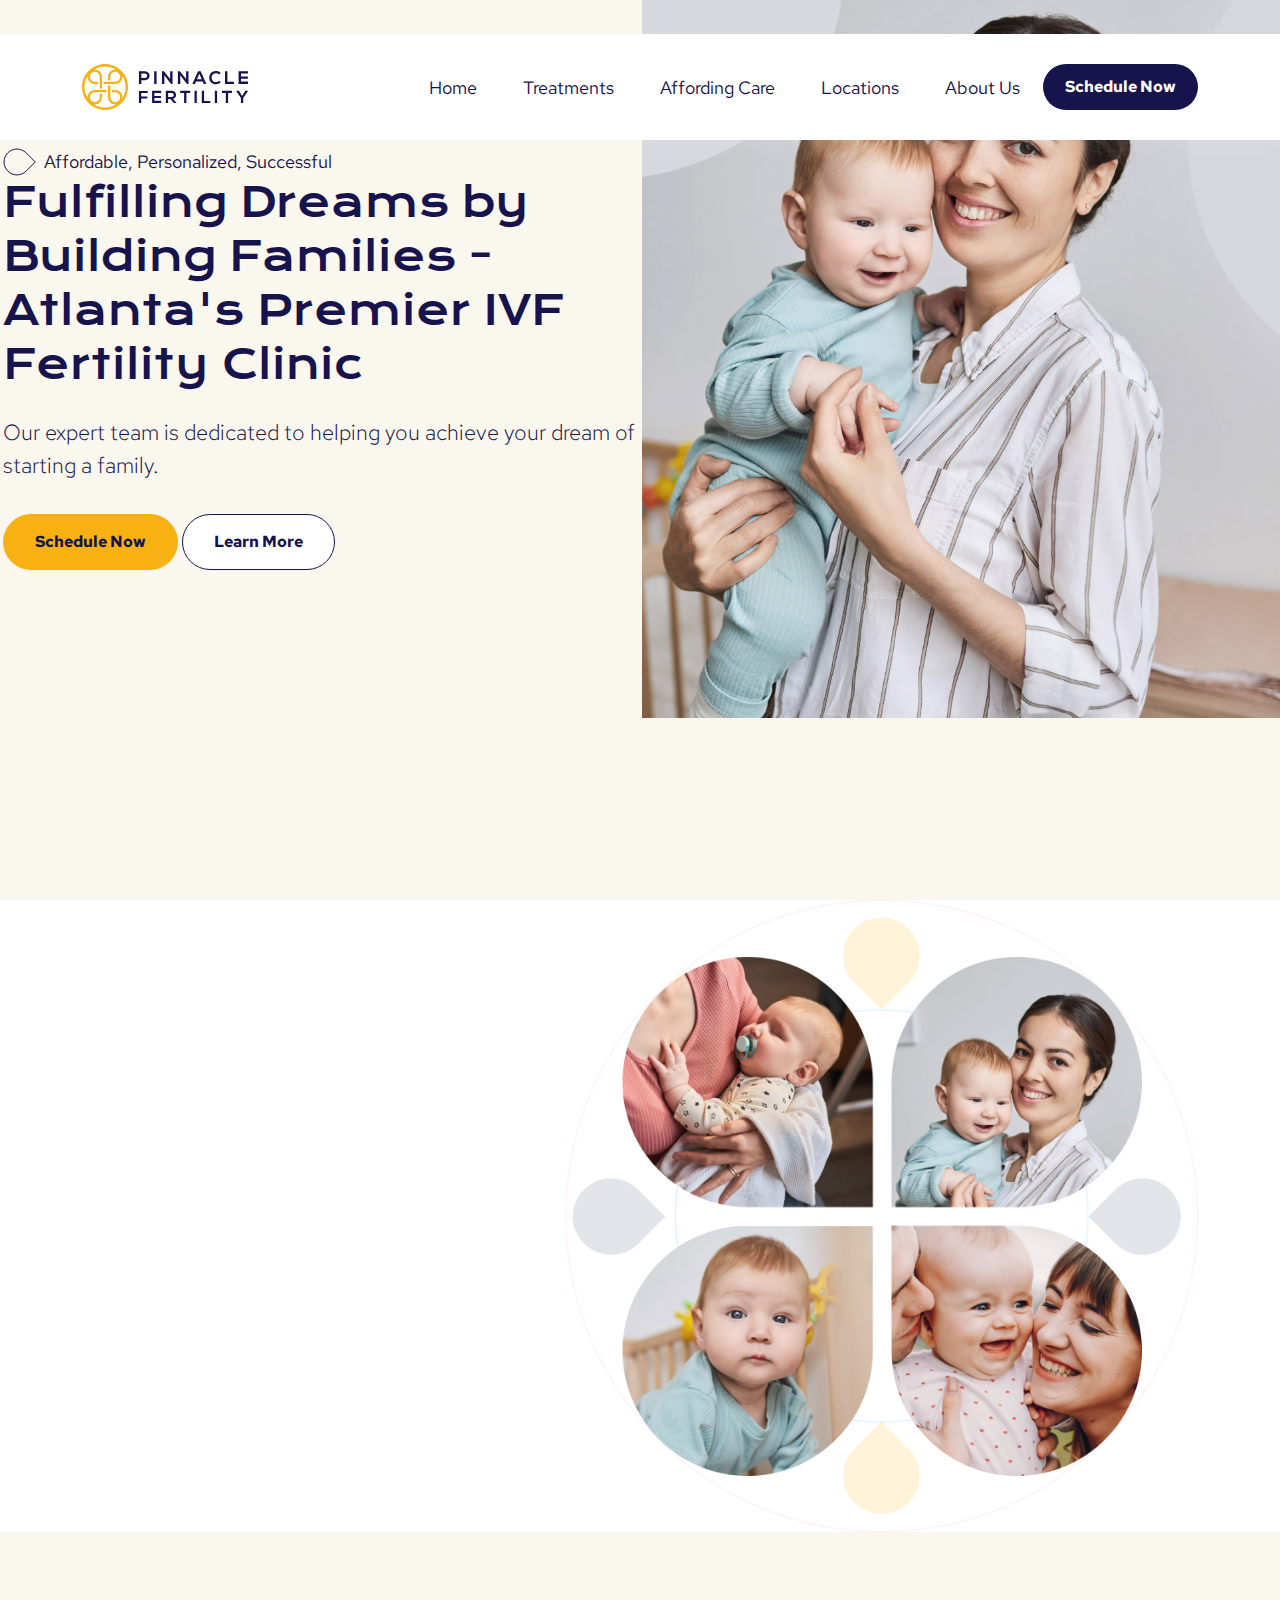
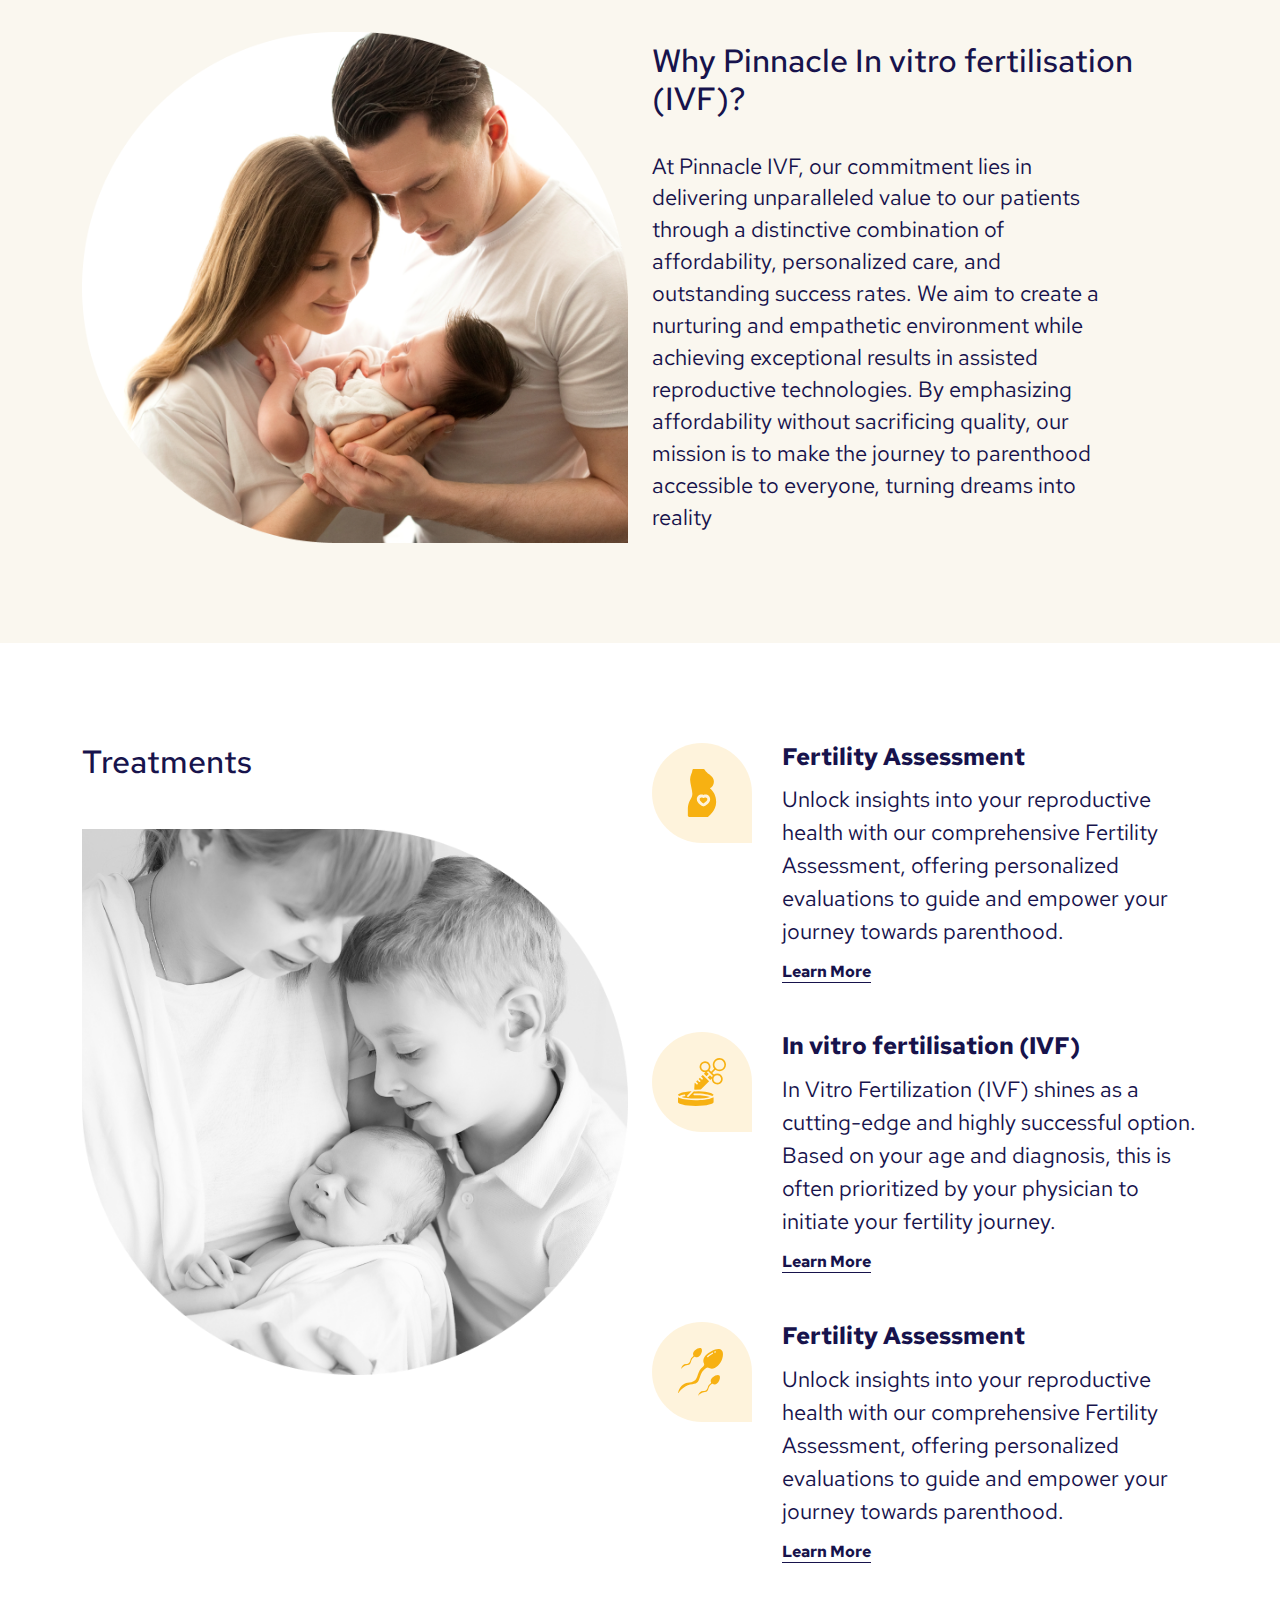
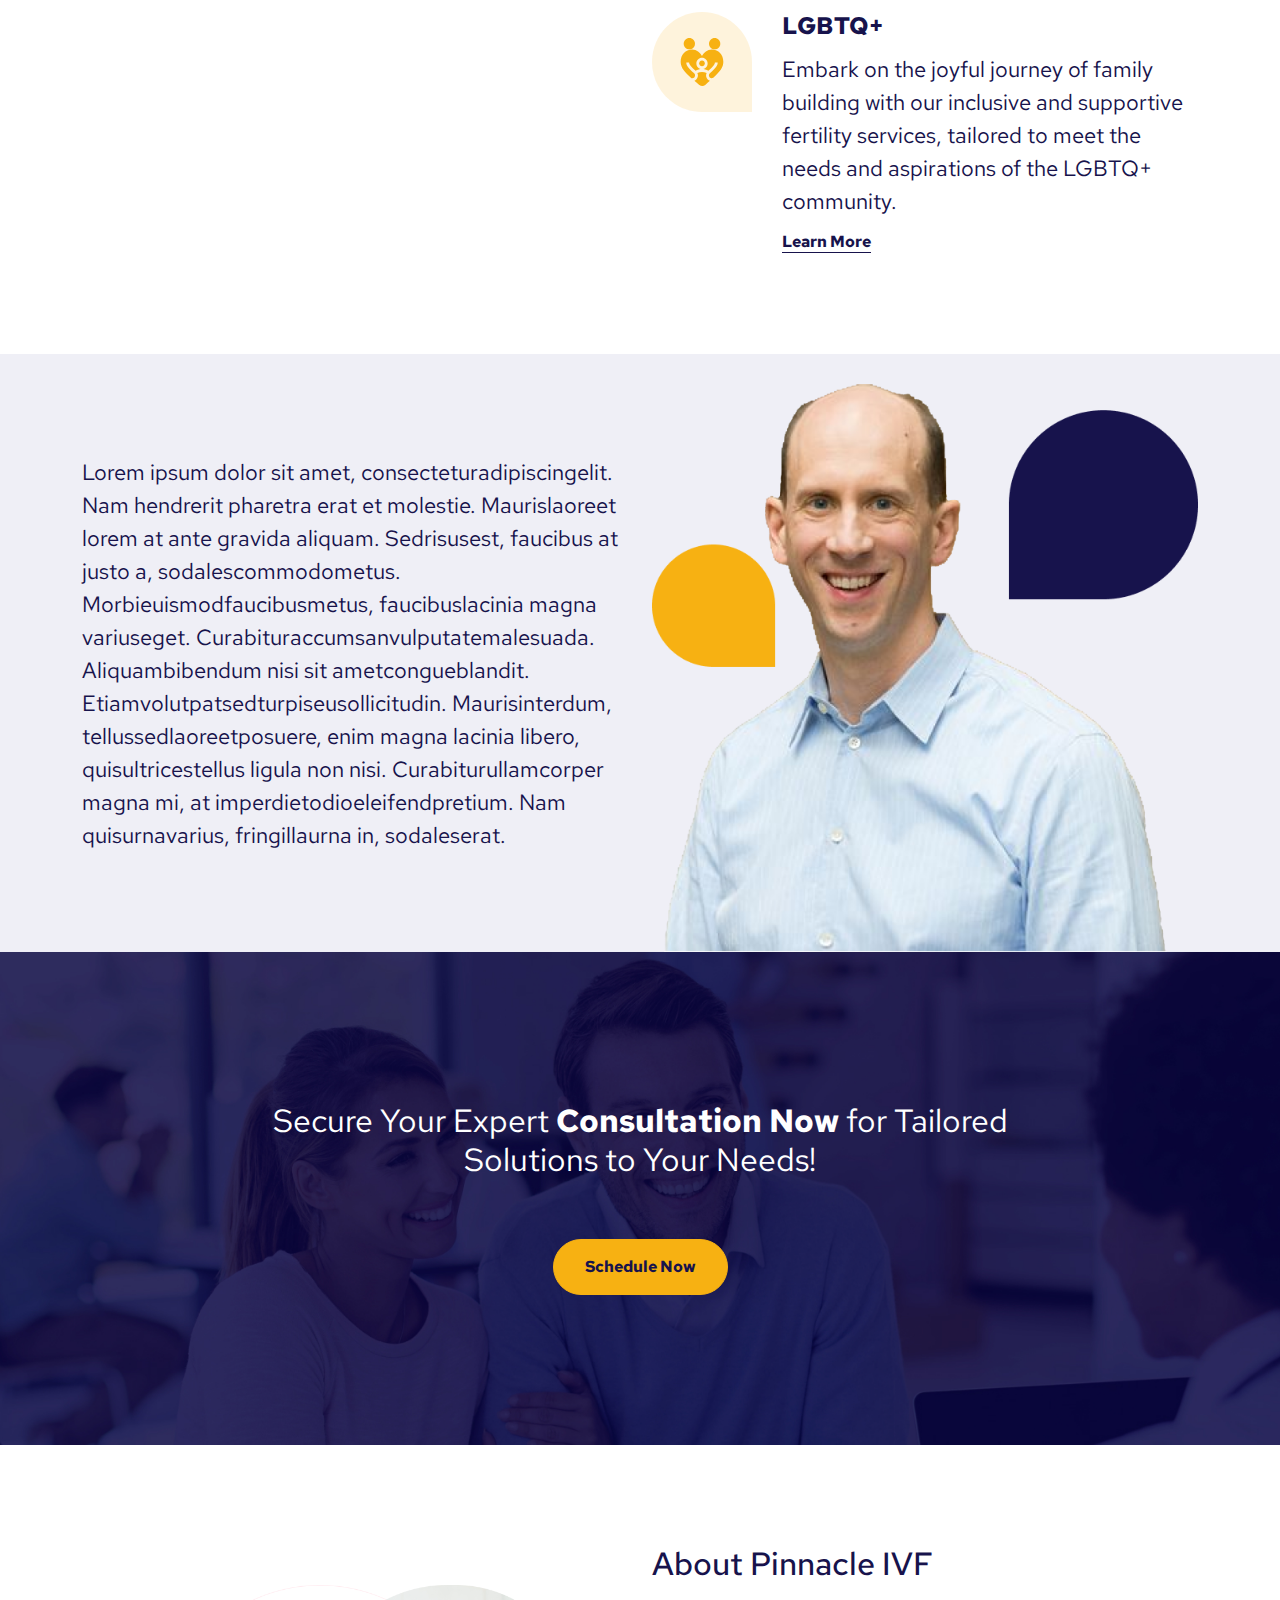
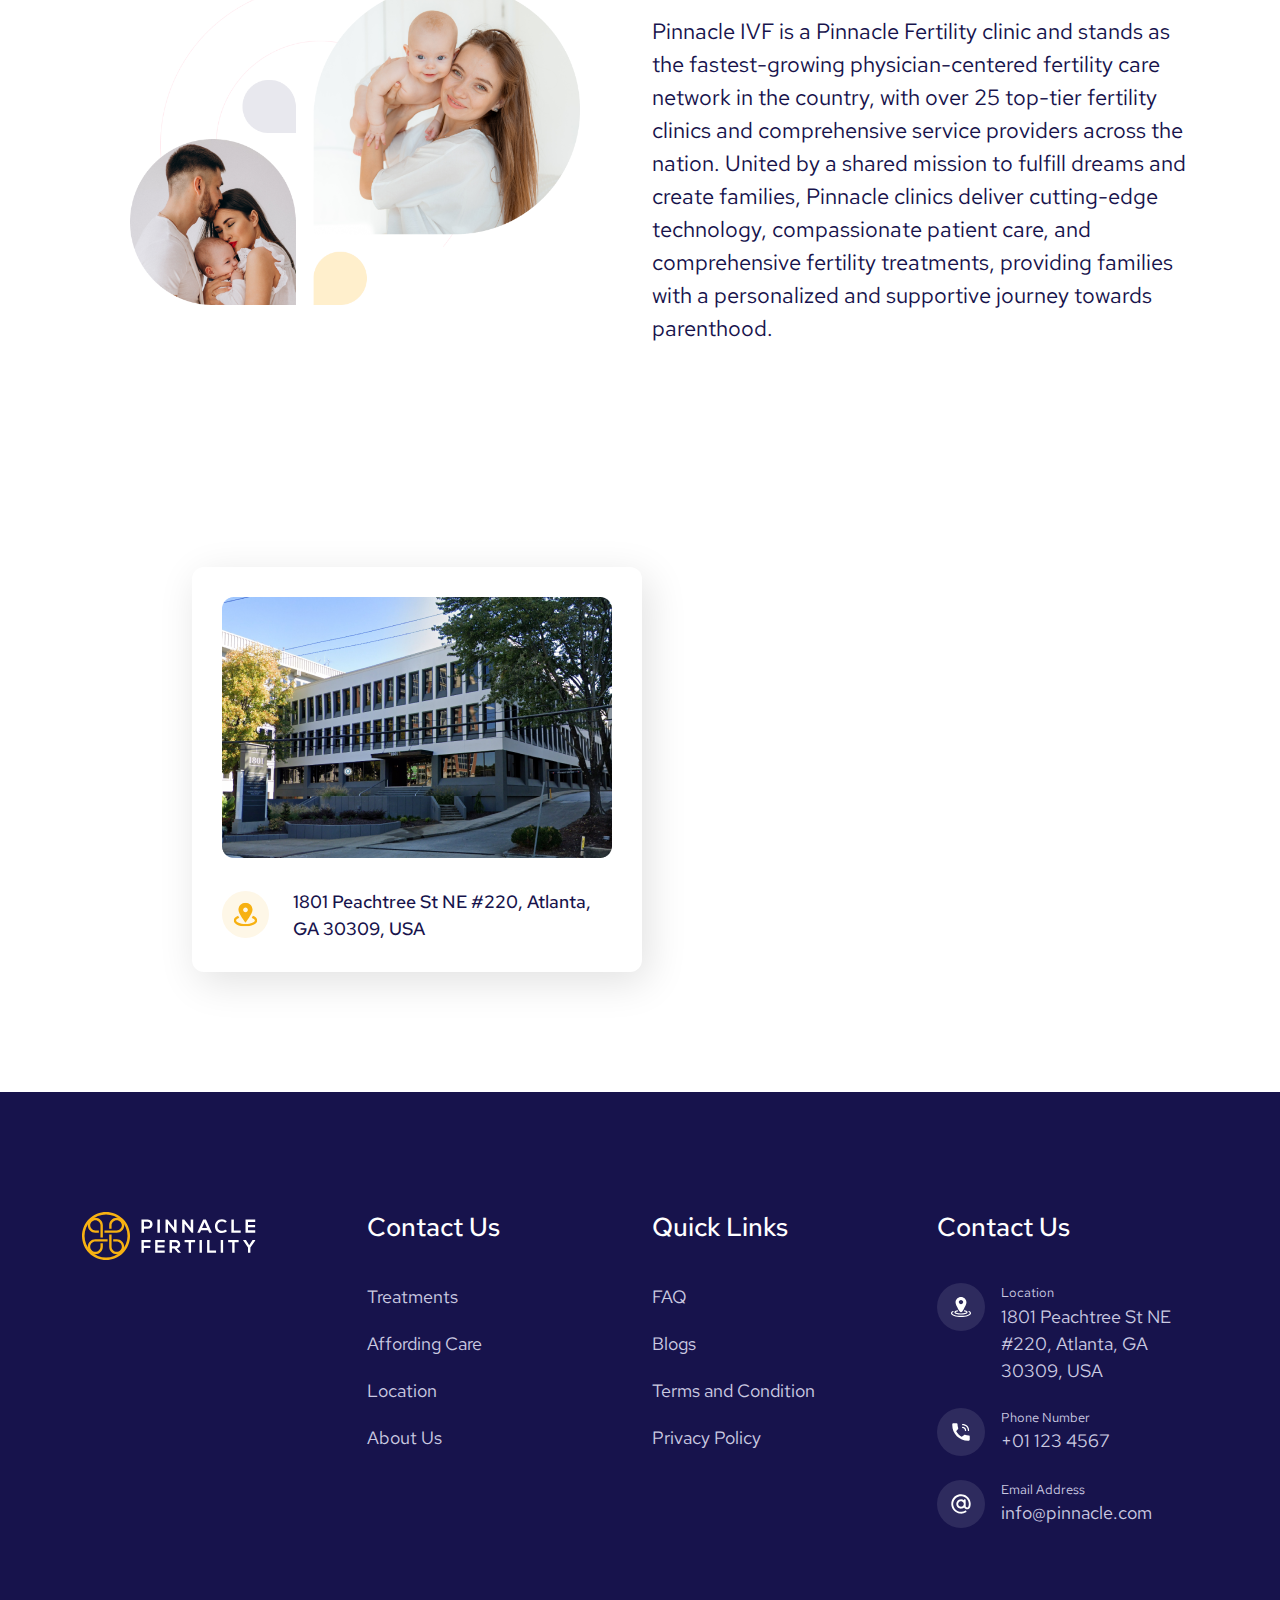
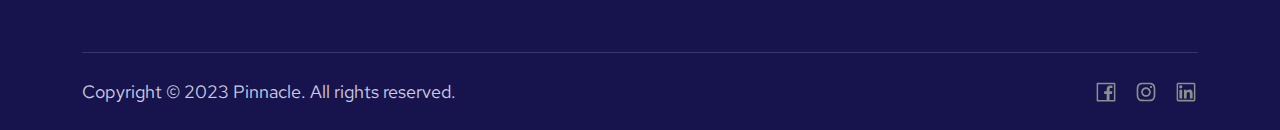
==== commit 13cb3dc6: "font add" ====
--- a/index.html
+++ b/index.html
@@ -128,11 +128,17 @@
             <div class="row align-items-center">
                 <div class="col-lg-6 p-0">
                     <div class="banner-content-wrap mt-5 mt-lg-0">
-                        <h5 class="banner-subtitle fs-12 fw-medium lt-1 text-uppercase text-gray-1 pb-24">Affordable,
-                            Personalized, Successful
-                        </h5>
-                        <h1 class="text-clr-primary-blue fs-56 fw-normal pb-24">
-                            Fulfilling Dreams by Building Families - Atlanta's Premier IVF Fertility Clinic
+                        <div class="d-flex align-items-center gap-2"> 
+                            <img src="assets/img/title-logo.svg" class="img-fluid" alt="">
+                            <h2 class="fs-18 fw-normal text-clr-primary-blue">
+                                Affordable, Personalized, Successful
+                            </h2>
+                           </div>
+                        <h1 class="text-clr-primary-blue ff-ko fs-40 fw-normal pb-24">
+                            Fulfilling Dreams by
+                            Building Families -
+                            Atlanta's Premier IVF
+                            Fertility Clinic
                         </h1>
                         <p class="fs-22 fw-light text-clr-primary-blue mb-32">Our expert team is dedicated to helping
                             you
@@ -225,11 +231,11 @@
             <div class="row">
                 <div class="col-lg-6">
                     <div>
-                        <h2 class="fs-48 text-clr-primary-blue fw-medium mb-5">
+                        <h2 class="fs-48 text-clr-primary-blue fw-medium mb-4 mb-lg-5 ">
                             Treatments
                         </h2>
-                        <div>
-                            <img class="img-fluid" src="./assets/img/treatment-img.png" alt="Image" />
+                        <div class="treatment-sec-img">
+                            <img class="img-fluid" src="assets/img/treatment-img.png" alt="Image" />
                         </div>
                     </div>
                 </div>
@@ -237,7 +243,42 @@
                     <div class="treatment-feature-wrapper pt-5 pt-lg-0">
                         <div class="treatment-feature-item mb-5">
                             <div class="flex-shrink-0">
-                                <img class="img-fluid" src="./assets/img/treatment-icon-1.svg" alt="icon" />
+                                <img class="img-fluid" src="assets/img/treatment-icon-1.svg" alt="icon" />
+                            </div>
+                            <div>
+                                <h4 class="fs-4 text-clr-primary-blue fw-bold mb-12">
+                                    Fertility Assessment
+                                </h4>
+                                <p class="fs-22 text-clr-primary-blue fw-300 mb-12">
+                                    Unlock insights into your reproductive health with our
+                                    comprehensive Fertility Assessment, offering personalized evaluations to guide and
+                                    empower your journey towards parenthood.
+                                </p>
+
+                                <a href="#" class="text-clr-primary-blue fw-bold learn-more-btn">Learn More</a>
+                            </div>
+                        </div>
+                        <div class="treatment-feature-item mb-5">
+                            <div class="flex-shrink-0">
+                                <img class="img-fluid" src="assets/img/treatment-icon-2.svg" alt="icon" />
+                            </div>
+                            <div>
+                                <h4 class="fs-4 text-clr-primary-blue fw-bold mb-12">
+                                    In vitro fertilisation (IVF)
+                                </h4>
+                                <p class="fs-22 text-clr-primary-blue fw-300 mb-12">
+                                    In Vitro Fertilization (IVF) shines as a cutting-edge and
+                                    highly successful option. Based on your age and diagnosis,
+                                    this is often prioritized by your physician to initiate your
+                                    fertility journey.
+                                </p>
+
+                                <a href="#" class="text-clr-primary-blue fw-bold learn-more-btn">Learn More</a>
+                            </div>
+                        </div>
+                        <div class="treatment-feature-item mb-5">
+                            <div class="flex-shrink-0">
+                                <img class="img-fluid" src="assets/img/treatment-icon-3.svg" alt="icon" />
                             </div>
                             <div>
                                 <h4 class="fs-4 text-clr-primary-blue fw-bold mb-12">
@@ -250,48 +291,12 @@
                                     parenthood.
                                 </p>
 
-                                <a href="#" class="text-clr-primary-blue fw-bold ">Learn More</a>
-                            </div>
-                        </div>
-                        <div class="treatment-feature-item mb-5">
-                            <div class="flex-shrink-0">
-                                <img class="img-fluid" src="./assets/img/treatment-icon-2.svg" alt="icon" />
-                            </div>
-                            <div>
-                                <h4 class="fs-4 text-clr-primary-blue fw-bold mb-12">
-                                    In vitro fertilisation (IVF)
-                                </h4>
-                                <p class="fs-22 text-clr-primary-blue fw-300 mb-12">
-                                    In Vitro Fertilization (IVF) shines as a cutting-edge and
-                                    highly successful option. Based on your age and diagnosis,
-                                    this is often prioritized by your physician to initiate your
-                                    fertility journey.
-                                </p>
-
-                                <a href="#" class="text-clr-primary-blue fw-bold">Learn More</a>
-                            </div>
-                        </div>
-                        <div class="treatment-feature-item mb-5">
-                            <div class="flex-shrink-0">
-                                <img class="img-fluid" src="./assets/img/treatment-icon-3.svg" alt="icon" />
-                            </div>
-                            <div>
-                                <h4 class="fs-4 text-clr-primary-blue fw-bold mb-12">
-                                    Fertility Assessment
-                                </h4>
-                                <p class="fs-22 text-clr-primary-blue fw-300 mb-12">
-                                    Unlock insights into your reproductive health with our
-                                    comprehensive Fertility Assessment, offering personalized
-                                    evaluations to guide and empower your journey towards
-                                    parenthood.
-                                </p>
-
-                                <a href="#" class="text-clr-primary-blue fw-bold">Learn More</a>
+                                <a href="#" class="text-clr-primary-blue fw-bold learn-more-btn">Learn More</a>
                             </div>
                         </div>
                         <div class="treatment-feature-item">
                             <div class="flex-shrink-0">
-                                <img class="img-fluid" src="./assets/img/treatment-icon-4.svg" alt="icon" />
+                                <img class="img-fluid" src="assets/img/treatment-icon-4.svg" alt="icon" />
                             </div>
                             <div>
                                 <h4 class="fs-4 text-clr-primary-blue fw-bold mb-12">
@@ -303,7 +308,7 @@
                                     meet the needs and aspirations of the LGBTQ+ community.
                                 </p>
 
-                                <a href="#" class="text-clr-primary-blue fw-bold">Learn More</a>
+                                <a href="#" class="text-clr-primary-blue fw-bold learn-more-btn">Learn More</a>
                             </div>
                         </div>
                     </div>
@@ -316,12 +321,10 @@
     <!-- Doctor Section start -->
     <section class="doctor bg-light-blue">
         <div class="container">
-            <div class="row">
-                <div class="col-lg-6">
-                    <div class="text-content section-padding-120">
-                        <h2 class="fs-48 text-clr-primary-blue fw-medium mb-32">
-                            Dr. Paul Dudley
-                        </h2>
+            <div class="row align-items-end flex-column-reverse flex-lg-row ">
+                <div class="col-lg-6">
+                    <div class="text-content doctor-section-content">
+                   
                         <p class="fs-22 text-clr-primary-blue fw-300">
                             Lorem ipsum dolor sit amet, consecteturadipiscingelit. Nam
                             hendrerit pharetra erat et molestie. Maurislaoreet lorem at ante
@@ -338,8 +341,8 @@
                     </div>
                 </div>
                 <div class="col-lg-6">
-                    <div class="pt-30">
-                        <img class="img-fluid" src="./assets/img/doctor-paul-img.png" alt="Image" />
+                    <div class="doctor-paul-img text-center">
+                        <img class="img-fluid " src="assets/img/doctor-paul-img.png" alt="Image" />
                     </div>
                 </div>
             </div>
@@ -367,17 +370,17 @@
     <!-- Call to action -/End -->
 
 
-    <!-- Doctor Section start -->
+    <!-- About Section start -->
     <section class="about-pinnacle section-padding-120">
         <div class="container">
             <div class="row align-items-center">
                 <div class="col-lg-6">
-                    <div class="px-5">
-                        <img class="img-fluid" src="./assets/img/about-pinnacle-img.png" alt="Image" />
-                    </div>
-                </div>
-                <div class="col-lg-6">
-                    <div class="text-content">
+                    <div class="px-0 px-xl-5 about-section-img">
+                        <img class="img-fluid" src="assets/img/about-pinnacle-img.png" alt="Image" />
+                    </div>
+                </div>
+                <div class="col-lg-6">
+                    <div class="text-content pt-5 pt-lg-0">
                         <h2 class="fs-48 text-clr-primary-blue fw-medium mb-32">
                             About Pinnacle IVF
                         </h2>
@@ -396,24 +399,24 @@
             </div>
         </div>
     </section>
-    <!-- Doctor Section end -->
+    <!-- About Section end -->
 
     <!-- Location Map Start  -->
     <section class="map-wrapper">
-        <div>
-            <iframe width="100%" height="800" frameborder="0" scrolling="no" marginheight="0" marginwidth="0"
-                style="border: 0; margin-top: -150px"
+        <div class="map-iframe-wrap">
+            <iframe class="map-iframe-inner" width="100%" frameborder="0" scrolling="no" marginheight="0"
+                marginwidth="0" style="border: 0; margin-top: -150px"
                 src="https://www.google.com/maps/embed?pb=!1m18!1m12!1m3!1d3315.315721603123!2d-84.39519032380304!3d33.80416463078814!2m3!1f0!2f0!3f0!3m2!1i1024!2i768!4f13.1!3m3!1m2!1s0x88f505ab396441d3%3A0xcb4ddf7890e23bd0!2s1801%20Peachtree%20St%20NE%20%23220%2C%20Atlanta%2C%20GA%2030309%2C%20USA!5e0!3m2!1sen!2sbd!4v1702719994618!5m2!1sen!2sbd"></iframe>
         </div>
         <div class="map-address-card">
             <div>
-                <img class="img-fluid" src="./assets/img/address-img.png" alt="image">
+                <img class="img-fluid" src="assets/img/address-img.png" alt="image">
             </div>
             <div class="address-info">
                 <div>
-                    <img src="./assets/img/location-icon.svg" alt="icon">
-                </div>
-                <p class="fs-18 text-clr-primary-blue fw-medium">1801 Peachtree St NE #220, Atlanta, GA 30309, USA</p>
+                    <img src="assets/img/location-icon.svg" alt="icon" class="img-fluid">
+                </div>
+                <p class=" text-clr-primary-blue fw-medium fs-18">1801 Peachtree St NE #220, Atlanta, GA 30309, USA</p>
             </div>
         </div>
     </section>
@@ -559,9 +562,10 @@
                     </div>
                 </div>
             </div>
-            <div class="footer-bottom text-center d-md-flex align-items-center gap-3 justify-content-between ">
+            <div
+                class="footer-bottom text-center d-flex flex-column-reverse flex-sm-row align-items-center gap-3 justify-content-between">
                 <div>
-                    <p class="mb-3 fs-18 text-gray-2 mb-md-0">Copyright © 2023 Pinnacle. All rights reserved.</p>
+                    <p class="fs-18 text-gray-2 mb-md-0">Copyright © 2023 Pinnacle. All rights reserved.</p>
                 </div>
                 <div class="footer-social d-flex justify-content-center align-items-center gap-3 ">
                     <a href="#" class="footer-social-link">
@@ -597,6 +601,7 @@
     <!-- Footer end  -->
 
 
+
 </body>
 
 <!-- jQuery (necessary for jQuery plugins) -->
--- a/assets/css/style.css
+++ b/assets/css/style.css
@@ -1 +1 @@
-@import url("https://fonts.googleapis.com/css2?family=Krona+One&display=swap");@import url("https://fonts.googleapis.com/css2?family=Red+Hat+Text:wght@300;400;500;600;700&display=swap");*{padding:0;margin:0;-webkit-box-sizing:border-box;box-sizing:border-box}body{padding:0;margin:0;font-family:'Red Hat Text', sans-serif;font-weight:400;overflow-x:hidden}:root{--primary-blue: #17134c;--light-blue: #efeff6;--secondary-yellow: #f7b112;--light-yellow: #faf7ef;--gray-1: #3f3e4e;--gray-2: #cbcae1;--gray-3: #47437B}@media (min-width: 1920px){.container{max-width:1440px;padding:0 15px}}h1,h2,h3,h4,h5,h6{padding:0;margin:0}p{padding:0;margin:0}a{text-decoration:none}ul{list-style:none;padding:0}.ff-ko{font-family:'Krona One', sans-serif}.text-clr-primary-blue{color:var(--primary-blue)}.text-clr-light-blue{color:var(--light-blue)}.text-clr-secondary-yellow{color:var(--secondary-yellow)}.text-clr-light-yellow{color:var(--light-yellow)}.text-gray-1{color:var(--gray-1)}.text-gray-2{color:var(--gray-2)}.bg-primary-blue{background-color:var(--primary-blue)}.bg-light-blue{background-color:var(--light-blue)}.bg-secondary-yellow{background-color:var(--secondary-yellow)}.bg-light-yellow{background-color:var(--light-yellow)}.fs-12{font-size:12px;line-height:1.4em}@media (max-width: 767px){.fs-12{font-size:10px}}.fs-13{font-size:13px}.fs-18{font-size:18px}@media (max-width: 1199px){.fs-18{font-size:16px}}@media (max-width: 991px){.fs-18{font-size:15px}}@media (max-width: 567px){.fs-18{font-size:14px}}.fs-22{font-size:22px}@media (max-width: 1199px){.fs-22{font-size:20px}}@media (max-width: 991px){.fs-22{font-size:18px}}@media (max-width: 767px){.fs-22{font-size:16px}}.fs-26{font-size:26px}@media (max-width: 1199px){.fs-26{font-size:22px}}@media (max-width: 991px){.fs-26{font-size:20px}}.fs-48{font-size:48px;line-height:1.3em}@media (max-width: 1399px){.fs-48{font-size:44px}}@media (max-width: 1199px){.fs-48{font-size:38px}}@media (max-width: 991px){.fs-48{font-size:32px}}@media (max-width: 767px){.fs-48{font-size:26px}}.fs-56{font-size:56px;line-height:1.3em}@media (max-width: 1399px){.fs-56{font-size:48px}}@media (max-width: 1199px){.fs-56{font-size:41px}}@media (max-width: 991px){.fs-56{font-size:34px;line-height:1.4em}}@media (max-width: 767px){.fs-56{font-size:30px;line-height:1.4em}}.section-padding-120{padding-block:120px}@media (max-width: 1399px){.section-padding-120{padding-block:100px}}@media (max-width: 1199px){.section-padding-120{padding-block:90px}}@media (max-width: 991px){.section-padding-120{padding-block:80px}}@media (max-width: 767px){.section-padding-120{padding-block:60px}}.section-padding-180{padding-block:180px}@media (max-width: 1399px){.section-padding-180{padding-block:150px}}@media (max-width: 1199px){.section-padding-180{padding-block:120px}}@media (max-width: 991px){.section-padding-180{padding-block:100px}}@media (max-width: 767px){.section-padding-180{padding-block:80px}}@media (max-width: 575px){.section-padding-180{padding-block:60px}}.pt-30{padding-top:30px}.pb-12{padding-bottom:12px}.pb-24{padding-bottom:24px}.mb-24{margin-bottom:24px}@media (max-width: 991px){.mb-24{margin-bottom:18px}}.pb-30{padding-bottom:30px}.pb-32{padding-bottom:32px}.mb-12{margin-bottom:12px}.mb-30{margin-bottom:30px}.mb-32{margin-bottom:32px}@media (max-width: 1199px){.mb-32{margin-bottom:25px}}@media (max-width: 1199px){.mb-32{margin-bottom:25px}}.pb-60{padding-bottom:60px}.mb-60{margin-bottom:60px}@media (max-width: 1199px){.mb-60{margin-bottom:50px}}@media (max-width: 991px){.mb-60{margin-bottom:40px}}@media (max-width: 575px){.mb-60{margin-bottom:25px}}.pl-30{padding-left:30px}.ml-30{margin-left:30px}.lt-1{letter-spacing:1.2px}@media (max-width: 991px){.fs-4{font-size:22px !important}}@media (max-width: 767px){.fs-4{font-size:20px !important}}@media (min-width: 1920px){.container{max-width:1440px;padding:0 15px}}.header-navbar-wrap{max-width:1370px;width:100%;margin:auto;padding:0 15px;position:absolute;background-color:#ffffff;-webkit-box-shadow:0 10px 20px rgba(255,255,255,0.08);box-shadow:0 10px 20px rgba(255,255,255,0.08);left:50%;-webkit-transform:translateX(-50%);transform:translateX(-50%);top:34px}@media (max-width: 991px){.header-navbar-wrap{-webkit-box-shadow:0 10px 20px rgba(23,19,76,0.08);box-shadow:0 10px 20px rgba(23,19,76,0.08)}}.blue-btn a{border-radius:100px;display:-webkit-inline-box;display:-ms-inline-flexbox;display:inline-flex;padding:11px 22px;-webkit-box-pack:center;-ms-flex-pack:center;justify-content:center;-webkit-box-align:center;-ms-flex-align:center;align-items:center;gap:10px;-webkit-transition:all 250ms ease-in-out;transition:all 250ms ease-in-out;text-wrap:nowrap}.blue-btn a:hover{background-color:var(--secondary-yellow);color:var(--primary-blue) !important}.navbar-wrap{padding-block:22px}@media (max-width: 991px){.navbar-wrap{padding-block:15px}}@media (max-width: 767px){.navbar-wrap{padding-block:5px}}.navbar-wrap .navbar-toggler:focus{outline:none;-webkit-box-shadow:none;box-shadow:none}.topbar-menu-wrap li.nav-item{padding-inline:15px;text-wrap:nowrap}@media (max-width: 1200px){.topbar-menu-wrap li.nav-item{padding-inline:5px}}.topbar-menu-wrap li.nav-item a{position:relative;color:var(--primary-blue) !important}.topbar-menu-wrap li.nav-item a::after{position:absolute;content:'';width:0px;height:1px;left:8px;bottom:5px;background-color:var(--secondary-yellow);-webkit-transition:all 300ms ease-in-out;transition:all 300ms ease-in-out}@media (max-width: 991px){.topbar-menu-wrap li.nav-item a::after{left:0px}}@media (max-width: 1200px){.topbar-menu-wrap li.nav-item a{font-size:16px}}.topbar-menu-wrap li.nav-item a:hover::after{width:24px}.topbar-menu-wrap li.nav-item .active{color:var(--primary-blue) !important}.topbar-menu-wrap{padding-top:0px}@media (max-width: 991px){.topbar-menu-wrap{padding-top:25px}}.banner{min-height:100vh}.banner .banner-wrapper{max-width:1620px;width:100%;margin-left:auto;padding-left:15px}.dubble-btn-wrap{gap:16px}.yellow-fill-btn{padding:15px 31px;border-radius:100px;-webkit-transition:all 200ms ease-in-out;transition:all 200ms ease-in-out;border:1px solid var(--secondary-yellow);display:inline-block}@media (max-width: 767px){.yellow-fill-btn{padding:12px 25px;font-size:14px !important}}.yellow-fill-btn:hover{background:var(--primary-blue);color:#ffffff;border-color:var(--primary-blue)}.minimal-border-btn{padding:15px 31px;border-radius:100px;-webkit-transition:all 200ms ease-in-out;transition:all 200ms ease-in-out;border:1px solid var(--primary-blue);display:inline-block}@media (max-width: 767px){.minimal-border-btn{padding:12px 25px;font-size:14px !important}}.minimal-border-btn:hover{background:var(--primary-blue) !important;color:#ffffff;border-color:var(--primary-blue)}.cta-button-wrap{display:inline-block}@media (max-width: 767px){.cta-button-wrap{padding:12px 25px;font-size:14px !important}}.cta-button-wrap .yellow-fill-btn:hover{background:transparent !important;color:var(--secondary-yellow) !important;border-color:var(--secondary-yellow) !important}.call-to-action{background-image:url("../img/call-to-action-bg.jpg");background-repeat:no-repeat;background-size:cover;background-position:center center}.call-to-action .cta-inner-wrap{max-width:927px;padding-inline:30px}@media (max-width: 767px){.call-to-action .cta-inner-wrap{padding-inline:10px}}@media (max-width: 575px){.call-to-action .cta-inner-wrap{padding-inline:0px}}.why-pinnacle .text-content p{max-width:85%;line-height:1.45em}.why-pinnacle .pinnacle-sec-img{text-align:center}@media (max-width: 991px){.why-pinnacle .pinnacle-sec-img img{max-width:500px;width:100%}}@media (max-width: 767px){.why-pinnacle .pinnacle-sec-img img{max-width:400px;width:100%}}.doctor-paul-img{padding-top:30px}@media (max-width: 991px){.doctor-paul-img{padding-top:80px}.doctor-paul-img img{max-width:500px;width:100%}}@media (max-width: 767px){.doctor-paul-img{padding-top:60px}.doctor-paul-img img{max-width:400px;width:100%}}.doctor-section-content{padding-block:125px}@media (max-width: 1399px){.doctor-section-content{padding-block:100px}}@media (max-width: 1199px){.doctor-section-content{padding-block:80px}}@media (max-width: 991px){.doctor-section-content{padding-block:50px 80px}}@media (max-width: 767px){.doctor-section-content{padding-block:40px 60px}}.treatment .treatment-feature-wrapper .learn-more-btn{border-bottom:1px solid var(--primary-blue);-webkit-transition:all 200ms ease-in-out;transition:all 200ms ease-in-out}.treatment .treatment-feature-wrapper .learn-more-btn:hover{color:var(--secondary-yellow);border-color:var(--secondary-yellow)}@media (max-width: 767px){.treatment .treatment-feature-wrapper .learn-more-btn{font-size:14px}}.treatment .treatment-feature-wrapper .treatment-feature-item{display:-webkit-box;display:-ms-flexbox;display:flex;-webkit-box-pack:start;-ms-flex-pack:start;justify-content:flex-start;-webkit-box-align:start;-ms-flex-align:start;align-items:flex-start;gap:30px}@media (max-width: 991px){.treatment .treatment-feature-wrapper .treatment-feature-item{gap:25px}}@media (max-width: 767px){.treatment .treatment-feature-wrapper .treatment-feature-item{gap:20px}}@media (max-width: 991px){.treatment .treatment-feature-wrapper .treatment-feature-item div img{max-width:80px}}@media (max-width: 767px){.treatment .treatment-feature-wrapper .treatment-feature-item div img{max-width:70px}}@media (max-width: 991px){.treatment .treatment-sec-img img{max-width:500px;width:100%}}@media (max-width: 767px){.treatment .treatment-sec-img img{max-width:400px;width:100%}}.about-section-img{text-align:center}@media (max-width: 991px){.about-section-img img{max-width:550px;width:100%}}@media (max-width: 767px){.about-section-img img{max-width:400px;width:100%}}.map-wrapper{position:relative;overflow:hidden;margin-bottom:-10px}.map-wrapper .map-address-card{position:absolute;top:calc(50% - 207px);left:15%;max-width:450px;border-radius:12px;background:#fff;-webkit-box-shadow:6px 10px 40px 0px rgba(0,0,0,0.12);box-shadow:6px 10px 40px 0px rgba(0,0,0,0.12);padding:30px}@media (max-width: 991px){.map-wrapper .map-address-card{max-width:380px}}@media (max-width: 767px){.map-wrapper .map-address-card{max-width:320px;padding:20px;top:calc(50% - 170px)}}@media (max-width: 575px){.map-wrapper .map-address-card{max-width:260px;top:calc(50% - 170px);padding:15px;left:calc(50% -130px)}}@media (max-width: 350px){.map-wrapper .map-address-card{max-width:200px;top:calc(50% - 170px);padding:10px;left:calc(50% -130px)}}.map-wrapper .address-info{margin-top:30px;display:-webkit-box;display:-ms-flexbox;display:flex;-webkit-box-pack:start;-ms-flex-pack:start;justify-content:flex-start;-webkit-box-align:center;-ms-flex-align:center;align-items:center;gap:24px}@media (max-width: 575px){.map-wrapper .address-info{gap:16px;margin-top:15px}.map-wrapper .address-info p{font-size:12px}}.map-wrapper .map-iframe-wrap .map-iframe-inner{height:100%;min-height:800px}@media (max-width: 1199px){.map-wrapper .map-iframe-wrap .map-iframe-inner{min-height:700px}}@media (max-width: 991px){.map-wrapper .map-iframe-wrap .map-iframe-inner{min-height:600px}}.footer{padding-top:120px}@media (max-width: 1199px){.footer{padding-top:100px}}@media (max-width: 776px){.footer{padding-top:90px}}@media (max-width: 567px){.footer{padding-top:70px}}.footer .footer-wrapper{padding-bottom:100px;border-bottom:1px solid rgba(255,255,255,0.15)}@media (max-width: 1199px){.footer .footer-wrapper{padding-bottom:50px}}@media (max-width: 776px){.footer .footer-wrapper{padding-bottom:20px}}@media (max-width: 567px){.footer .footer-wrapper{padding-top:0}}.footer .footer-widget .footer-title{margin-bottom:40px}@media (max-width: 776px){.footer .footer-widget .footer-title{margin-bottom:28px}}.footer .footer-widget .footer-menu{margin-bottom:20px}@media (max-width: 776px){.footer .footer-widget .footer-menu{margin-bottom:13px}}.footer .footer-widget .footer-menu .footer-contact-wrap svg *{-webkit-transition:.2s all ease-in-out;transition:.2s all ease-in-out}.footer .footer-widget .footer-menu .footer-contact-wrap:hover svg *{fill:#F7B112}.footer .footer-widget .footer-menu .footer-contact-wrap:hover .contactLogo{background:#fff}.footer .footer-widget .footer-menu .contactLogo{height:48px;width:48px;background:rgba(255,255,255,0.1);border-radius:100px}.footer .footer-widget .footer-menu a{-webkit-transition:.2s all ease-in-out;transition:.2s all ease-in-out}.footer .footer-widget .footer-menu a:hover{color:var(--secondary-yellow) !important}.footer .footer-widget .footer-link{margin-bottom:20px;-webkit-transition:.2s all ease-in-out;transition:.2s all ease-in-out}.footer .footer-widget .footer-link:hover{color:var(--secondary-yellow) !important}.footer .footer-bottom{padding:25px 0}.footer .footer-social .footer-social-link svg *{-webkit-transition:.2s all ease-in-out;transition:.2s all ease-in-out}.footer .footer-social .footer-social-link:hover svg *{fill:var(--secondary-yellow)}
+@import url("https://fonts.googleapis.com/css2?family=Krona+One&display=swap");@import url("https://fonts.googleapis.com/css2?family=Red+Hat+Text:wght@300;400;500;600;700&display=swap");*{padding:0;margin:0;-webkit-box-sizing:border-box;box-sizing:border-box}body{padding:0;margin:0;font-family:'Red Hat Text', sans-serif;font-weight:400;overflow-x:hidden}:root{--primary-blue: #17134c;--light-blue: #efeff6;--secondary-yellow: #f7b112;--light-yellow: #faf7ef;--gray-1: #3f3e4e;--gray-2: #cbcae1;--gray-3: #47437B}@media (min-width: 1920px){.container{max-width:1440px;padding:0 15px}}h1,h2,h3,h4,h5,h6{padding:0;margin:0}p{padding:0;margin:0}a{text-decoration:none}ul{list-style:none;padding:0}.ff-ko{font-family:'Krona One', sans-serif}.text-clr-primary-blue{color:var(--primary-blue)}.text-clr-light-blue{color:var(--light-blue)}.text-clr-secondary-yellow{color:var(--secondary-yellow)}.text-clr-light-yellow{color:var(--light-yellow)}.text-gray-1{color:var(--gray-1)}.text-gray-2{color:var(--gray-2)}.bg-primary-blue{background-color:var(--primary-blue)}.bg-light-blue{background-color:var(--light-blue)}.bg-secondary-yellow{background-color:var(--secondary-yellow)}.bg-light-yellow{background-color:var(--light-yellow)}.fs-12{font-size:12px;line-height:1.4em}@media (max-width: 767px){.fs-12{font-size:10px}}.fs-13{font-size:13px}.fs-18{font-size:18px}@media (max-width: 1199px){.fs-18{font-size:16px}}@media (max-width: 991px){.fs-18{font-size:15px}}@media (max-width: 567px){.fs-18{font-size:14px}}.fs-22{font-size:22px}@media (max-width: 1199px){.fs-22{font-size:20px}}@media (max-width: 991px){.fs-22{font-size:18px}}@media (max-width: 767px){.fs-22{font-size:16px}}.fs-26{font-size:26px}@media (max-width: 1199px){.fs-26{font-size:22px}}@media (max-width: 991px){.fs-26{font-size:20px}}.fs-32{font-size:32px;line-height:1.75em}.fs-40{font-size:40px;line-height:1.35em}.section-padding-120{padding-block:120px}@media (max-width: 1399px){.section-padding-120{padding-block:100px}}@media (max-width: 1199px){.section-padding-120{padding-block:90px}}@media (max-width: 991px){.section-padding-120{padding-block:80px}}@media (max-width: 767px){.section-padding-120{padding-block:60px}}.section-padding-180{padding-block:180px}@media (max-width: 1399px){.section-padding-180{padding-block:150px}}@media (max-width: 1199px){.section-padding-180{padding-block:120px}}@media (max-width: 991px){.section-padding-180{padding-block:100px}}@media (max-width: 767px){.section-padding-180{padding-block:80px}}@media (max-width: 575px){.section-padding-180{padding-block:60px}}.pt-30{padding-top:30px}.pb-12{padding-bottom:12px}.pb-24{padding-bottom:24px}.mb-24{margin-bottom:24px}@media (max-width: 991px){.mb-24{margin-bottom:18px}}.pb-30{padding-bottom:30px}.pb-32{padding-bottom:32px}.mb-12{margin-bottom:12px}.mb-30{margin-bottom:30px}.mb-32{margin-bottom:32px}@media (max-width: 1199px){.mb-32{margin-bottom:25px}}@media (max-width: 1199px){.mb-32{margin-bottom:25px}}.pb-60{padding-bottom:60px}.mb-60{margin-bottom:60px}@media (max-width: 1199px){.mb-60{margin-bottom:50px}}@media (max-width: 991px){.mb-60{margin-bottom:40px}}@media (max-width: 575px){.mb-60{margin-bottom:25px}}.pl-30{padding-left:30px}.ml-30{margin-left:30px}.lt-1{letter-spacing:1.2px}@media (max-width: 991px){.fs-4{font-size:22px !important}}@media (max-width: 767px){.fs-4{font-size:20px !important}}@media (min-width: 1920px){.container{max-width:1440px;padding:0 15px}}.header-navbar-wrap{max-width:1370px;width:100%;margin:auto;padding:0 15px;position:absolute;background-color:#ffffff;-webkit-box-shadow:0 10px 20px rgba(255,255,255,0.08);box-shadow:0 10px 20px rgba(255,255,255,0.08);left:50%;-webkit-transform:translateX(-50%);transform:translateX(-50%);top:34px}@media (max-width: 991px){.header-navbar-wrap{-webkit-box-shadow:0 10px 20px rgba(23,19,76,0.08);box-shadow:0 10px 20px rgba(23,19,76,0.08)}}.blue-btn a{border-radius:100px;display:-webkit-inline-box;display:-ms-inline-flexbox;display:inline-flex;padding:11px 22px;-webkit-box-pack:center;-ms-flex-pack:center;justify-content:center;-webkit-box-align:center;-ms-flex-align:center;align-items:center;gap:10px;-webkit-transition:all 250ms ease-in-out;transition:all 250ms ease-in-out;text-wrap:nowrap}.blue-btn a:hover{background-color:var(--secondary-yellow);color:var(--primary-blue) !important}.navbar-wrap{padding-block:22px}@media (max-width: 991px){.navbar-wrap{padding-block:15px}}@media (max-width: 767px){.navbar-wrap{padding-block:5px}}.navbar-wrap .navbar-toggler:focus{outline:none;-webkit-box-shadow:none;box-shadow:none}.topbar-menu-wrap li.nav-item{padding-inline:15px;text-wrap:nowrap}@media (max-width: 1200px){.topbar-menu-wrap li.nav-item{padding-inline:5px}}.topbar-menu-wrap li.nav-item a{position:relative;color:var(--primary-blue) !important}.topbar-menu-wrap li.nav-item a::after{position:absolute;content:'';width:0px;height:1px;left:8px;bottom:5px;background-color:var(--secondary-yellow);-webkit-transition:all 300ms ease-in-out;transition:all 300ms ease-in-out}@media (max-width: 991px){.topbar-menu-wrap li.nav-item a::after{left:0px}}@media (max-width: 1200px){.topbar-menu-wrap li.nav-item a{font-size:16px}}.topbar-menu-wrap li.nav-item a:hover::after{width:24px}.topbar-menu-wrap li.nav-item .active{color:var(--primary-blue) !important}.topbar-menu-wrap{padding-top:0px}@media (max-width: 991px){.topbar-menu-wrap{padding-top:25px}}.banner{min-height:100vh}.banner .banner-wrapper{max-width:1620px;width:100%;margin-left:auto;padding-left:15px}.dubble-btn-wrap{gap:16px}.yellow-fill-btn{padding:15px 31px;border-radius:100px;-webkit-transition:all 200ms ease-in-out;transition:all 200ms ease-in-out;border:1px solid var(--secondary-yellow);display:inline-block}@media (max-width: 767px){.yellow-fill-btn{padding:12px 25px;font-size:14px !important}}.yellow-fill-btn:hover{background:var(--primary-blue);color:#ffffff;border-color:var(--primary-blue)}.minimal-border-btn{padding:15px 31px;border-radius:100px;-webkit-transition:all 200ms ease-in-out;transition:all 200ms ease-in-out;border:1px solid var(--primary-blue);display:inline-block}@media (max-width: 767px){.minimal-border-btn{padding:12px 25px;font-size:14px !important}}.minimal-border-btn:hover{background:var(--primary-blue) !important;color:#ffffff;border-color:var(--primary-blue)}.cta-button-wrap{display:inline-block}@media (max-width: 767px){.cta-button-wrap{padding:12px 25px;font-size:14px !important}}.cta-button-wrap .yellow-fill-btn:hover{background:transparent !important;color:var(--secondary-yellow) !important;border-color:var(--secondary-yellow) !important}.call-to-action{background-image:url("../img/call-to-action-bg.jpg");background-repeat:no-repeat;background-size:cover;background-position:center center}.call-to-action .cta-inner-wrap{max-width:927px;padding-inline:30px}@media (max-width: 767px){.call-to-action .cta-inner-wrap{padding-inline:10px}}@media (max-width: 575px){.call-to-action .cta-inner-wrap{padding-inline:0px}}.why-pinnacle .text-content p{max-width:85%;line-height:1.45em}.why-pinnacle .pinnacle-sec-img{text-align:center}@media (max-width: 991px){.why-pinnacle .pinnacle-sec-img img{max-width:500px;width:100%}}@media (max-width: 767px){.why-pinnacle .pinnacle-sec-img img{max-width:400px;width:100%}}.doctor-paul-img{padding-top:30px}@media (max-width: 991px){.doctor-paul-img{padding-top:80px}.doctor-paul-img img{max-width:500px;width:100%}}@media (max-width: 767px){.doctor-paul-img{padding-top:60px}.doctor-paul-img img{max-width:400px;width:100%}}.doctor-section-content{padding-block:125px}@media (max-width: 1399px){.doctor-section-content{padding-block:100px}}@media (max-width: 1199px){.doctor-section-content{padding-block:80px}}@media (max-width: 991px){.doctor-section-content{padding-block:50px 80px}}@media (max-width: 767px){.doctor-section-content{padding-block:40px 60px}}.treatment .treatment-feature-wrapper .learn-more-btn{border-bottom:1px solid var(--primary-blue);-webkit-transition:all 200ms ease-in-out;transition:all 200ms ease-in-out}.treatment .treatment-feature-wrapper .learn-more-btn:hover{color:var(--secondary-yellow);border-color:var(--secondary-yellow)}@media (max-width: 767px){.treatment .treatment-feature-wrapper .learn-more-btn{font-size:14px}}.treatment .treatment-feature-wrapper .treatment-feature-item{display:-webkit-box;display:-ms-flexbox;display:flex;-webkit-box-pack:start;-ms-flex-pack:start;justify-content:flex-start;-webkit-box-align:start;-ms-flex-align:start;align-items:flex-start;gap:30px}@media (max-width: 991px){.treatment .treatment-feature-wrapper .treatment-feature-item{gap:25px}}@media (max-width: 767px){.treatment .treatment-feature-wrapper .treatment-feature-item{gap:20px}}@media (max-width: 991px){.treatment .treatment-feature-wrapper .treatment-feature-item div img{max-width:80px}}@media (max-width: 767px){.treatment .treatment-feature-wrapper .treatment-feature-item div img{max-width:70px}}@media (max-width: 991px){.treatment .treatment-sec-img img{max-width:500px;width:100%}}@media (max-width: 767px){.treatment .treatment-sec-img img{max-width:400px;width:100%}}.about-section-img{text-align:center}@media (max-width: 991px){.about-section-img img{max-width:550px;width:100%}}@media (max-width: 767px){.about-section-img img{max-width:400px;width:100%}}.map-wrapper{position:relative;overflow:hidden;margin-bottom:-10px}.map-wrapper .map-address-card{position:absolute;top:calc(50% - 207px);left:15%;max-width:450px;border-radius:12px;background:#fff;-webkit-box-shadow:6px 10px 40px 0px rgba(0,0,0,0.12);box-shadow:6px 10px 40px 0px rgba(0,0,0,0.12);padding:30px}@media (max-width: 991px){.map-wrapper .map-address-card{max-width:380px}}@media (max-width: 767px){.map-wrapper .map-address-card{max-width:320px;padding:20px;top:calc(50% - 170px)}}@media (max-width: 575px){.map-wrapper .map-address-card{max-width:260px;top:calc(50% - 170px);padding:15px;left:calc(50% -130px)}}@media (max-width: 350px){.map-wrapper .map-address-card{max-width:200px;top:calc(50% - 170px);padding:10px;left:calc(50% -130px)}}.map-wrapper .address-info{margin-top:30px;display:-webkit-box;display:-ms-flexbox;display:flex;-webkit-box-pack:start;-ms-flex-pack:start;justify-content:flex-start;-webkit-box-align:center;-ms-flex-align:center;align-items:center;gap:24px}@media (max-width: 575px){.map-wrapper .address-info{gap:16px;margin-top:15px}.map-wrapper .address-info p{font-size:12px}}.map-wrapper .map-iframe-wrap .map-iframe-inner{height:100%;min-height:800px}@media (max-width: 1199px){.map-wrapper .map-iframe-wrap .map-iframe-inner{min-height:700px}}@media (max-width: 991px){.map-wrapper .map-iframe-wrap .map-iframe-inner{min-height:600px}}.footer{padding-top:120px}@media (max-width: 1199px){.footer{padding-top:100px}}@media (max-width: 776px){.footer{padding-top:90px}}@media (max-width: 567px){.footer{padding-top:70px}}.footer .footer-wrapper{padding-bottom:100px;border-bottom:1px solid rgba(255,255,255,0.15)}@media (max-width: 1199px){.footer .footer-wrapper{padding-bottom:50px}}@media (max-width: 776px){.footer .footer-wrapper{padding-bottom:20px}}@media (max-width: 567px){.footer .footer-wrapper{padding-top:0}}.footer .footer-widget .footer-title{margin-bottom:40px}@media (max-width: 776px){.footer .footer-widget .footer-title{margin-bottom:28px}}.footer .footer-widget .footer-menu{margin-bottom:20px}@media (max-width: 776px){.footer .footer-widget .footer-menu{margin-bottom:13px}}.footer .footer-widget .footer-menu .footer-contact-wrap svg *{-webkit-transition:.2s all ease-in-out;transition:.2s all ease-in-out}.footer .footer-widget .footer-menu .footer-contact-wrap:hover svg *{fill:#F7B112}.footer .footer-widget .footer-menu .footer-contact-wrap:hover .contactLogo{background:#fff}.footer .footer-widget .footer-menu .contactLogo{height:48px;width:48px;background:rgba(255,255,255,0.1);border-radius:100px}.footer .footer-widget .footer-menu a{-webkit-transition:.2s all ease-in-out;transition:.2s all ease-in-out}.footer .footer-widget .footer-menu a:hover{color:var(--secondary-yellow) !important}.footer .footer-widget .footer-link{margin-bottom:20px;-webkit-transition:.2s all ease-in-out;transition:.2s all ease-in-out}.footer .footer-widget .footer-link:hover{color:var(--secondary-yellow) !important}.footer .footer-bottom{padding:25px 0}.footer .footer-social .footer-social-link svg *{-webkit-transition:.2s all ease-in-out;transition:.2s all ease-in-out}.footer .footer-social .footer-social-link:hover svg *{fill:var(--secondary-yellow)}
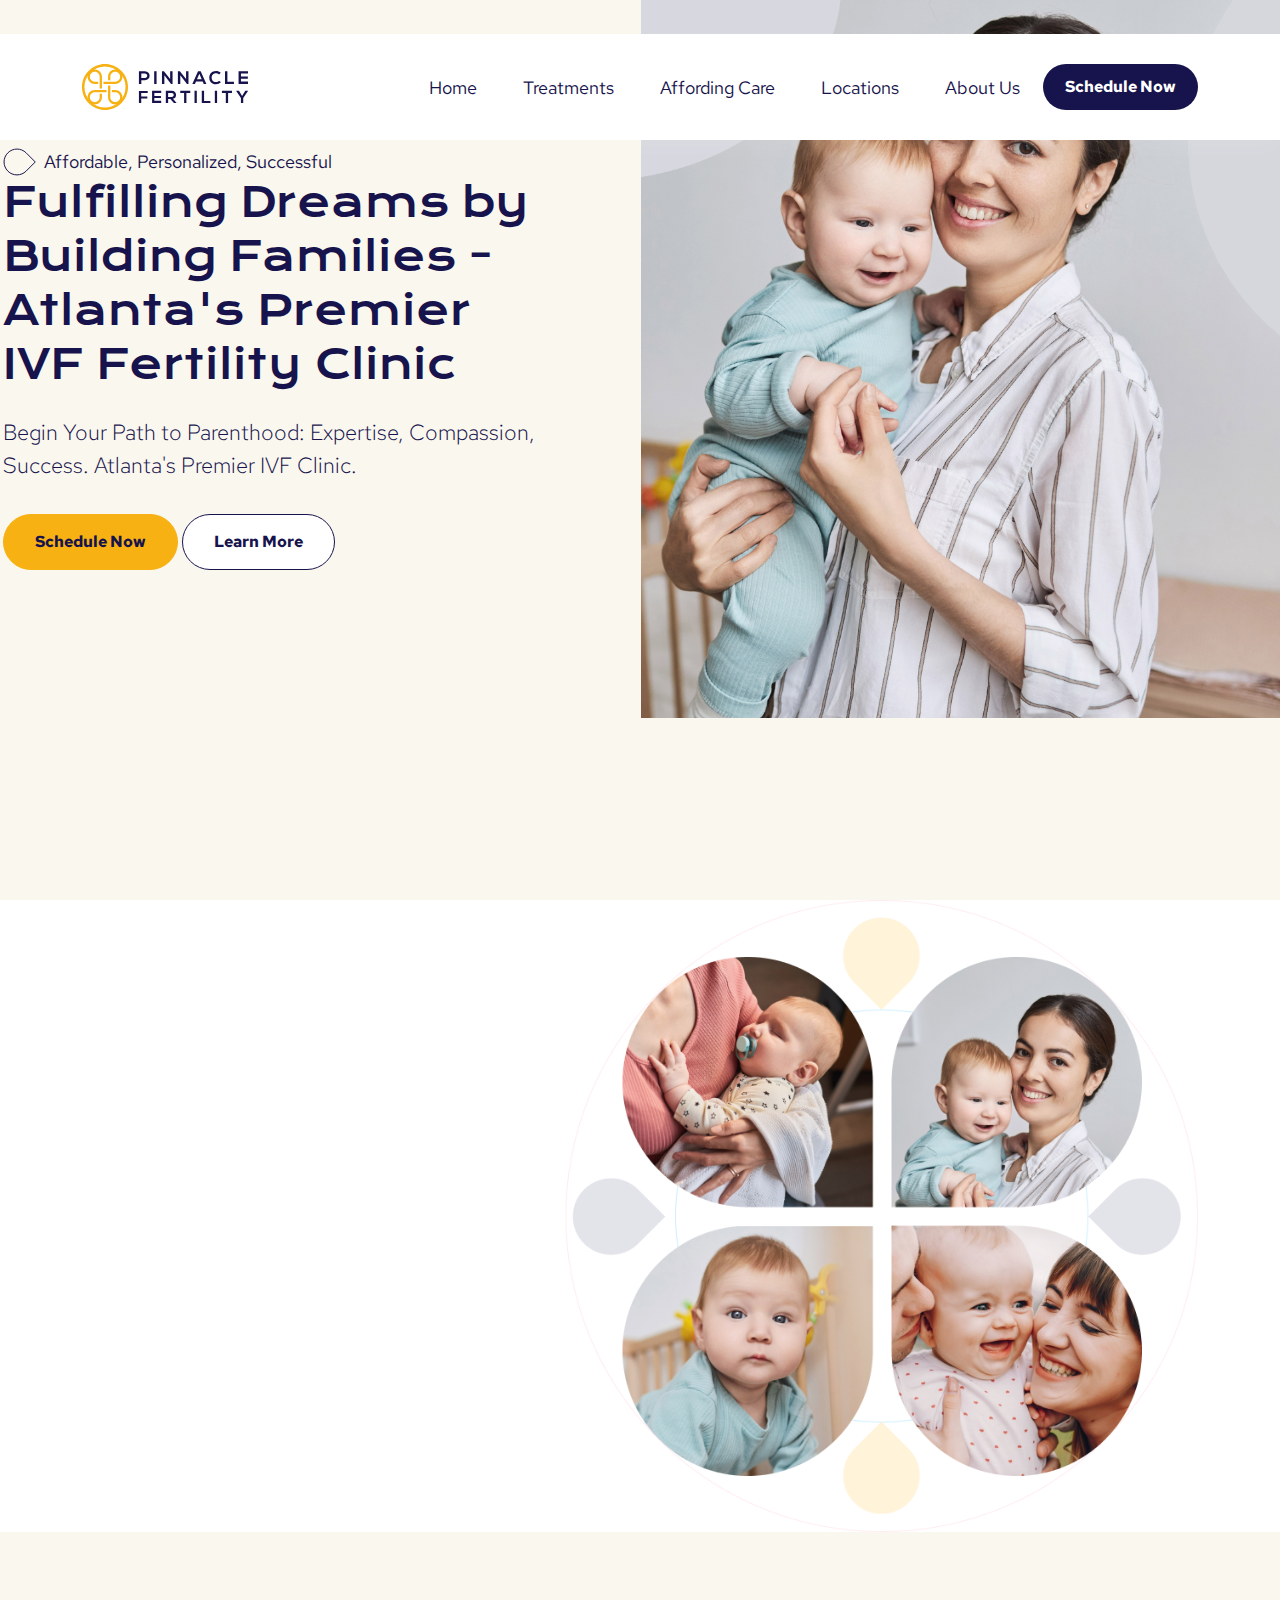
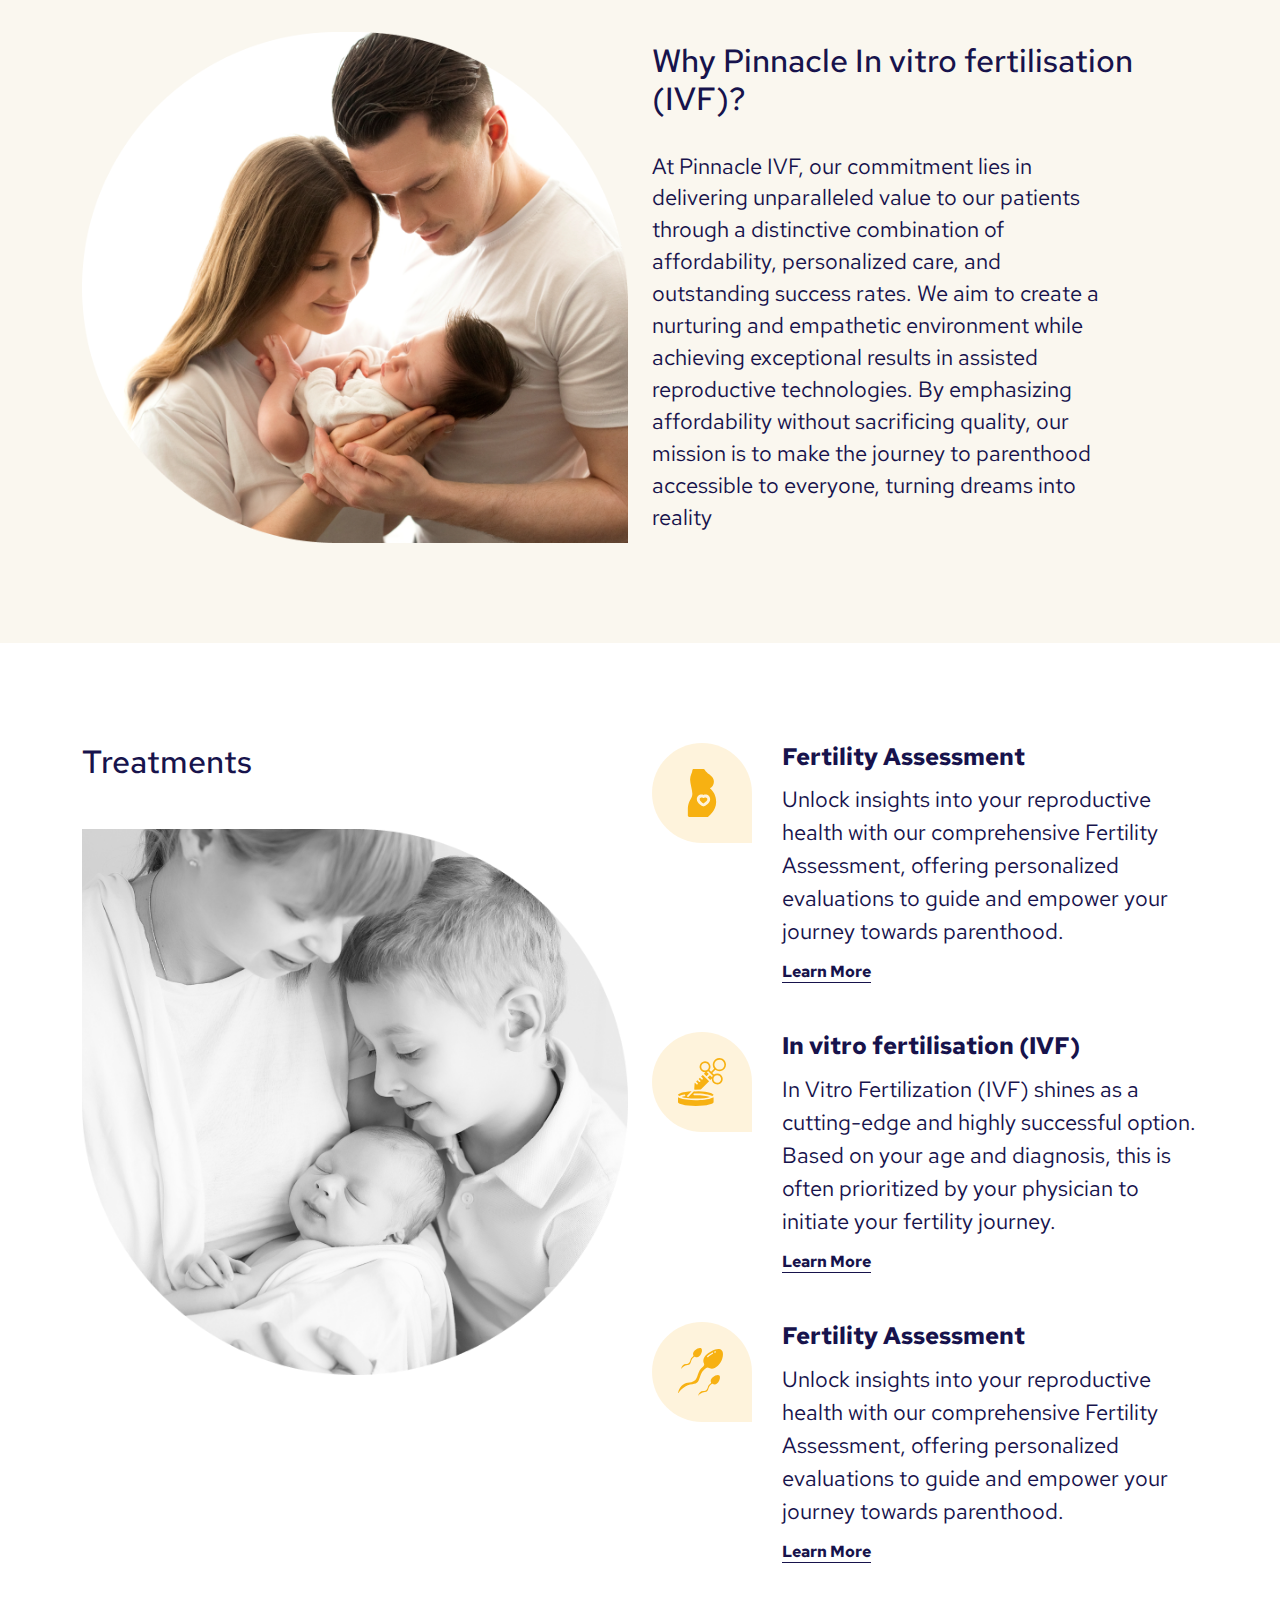
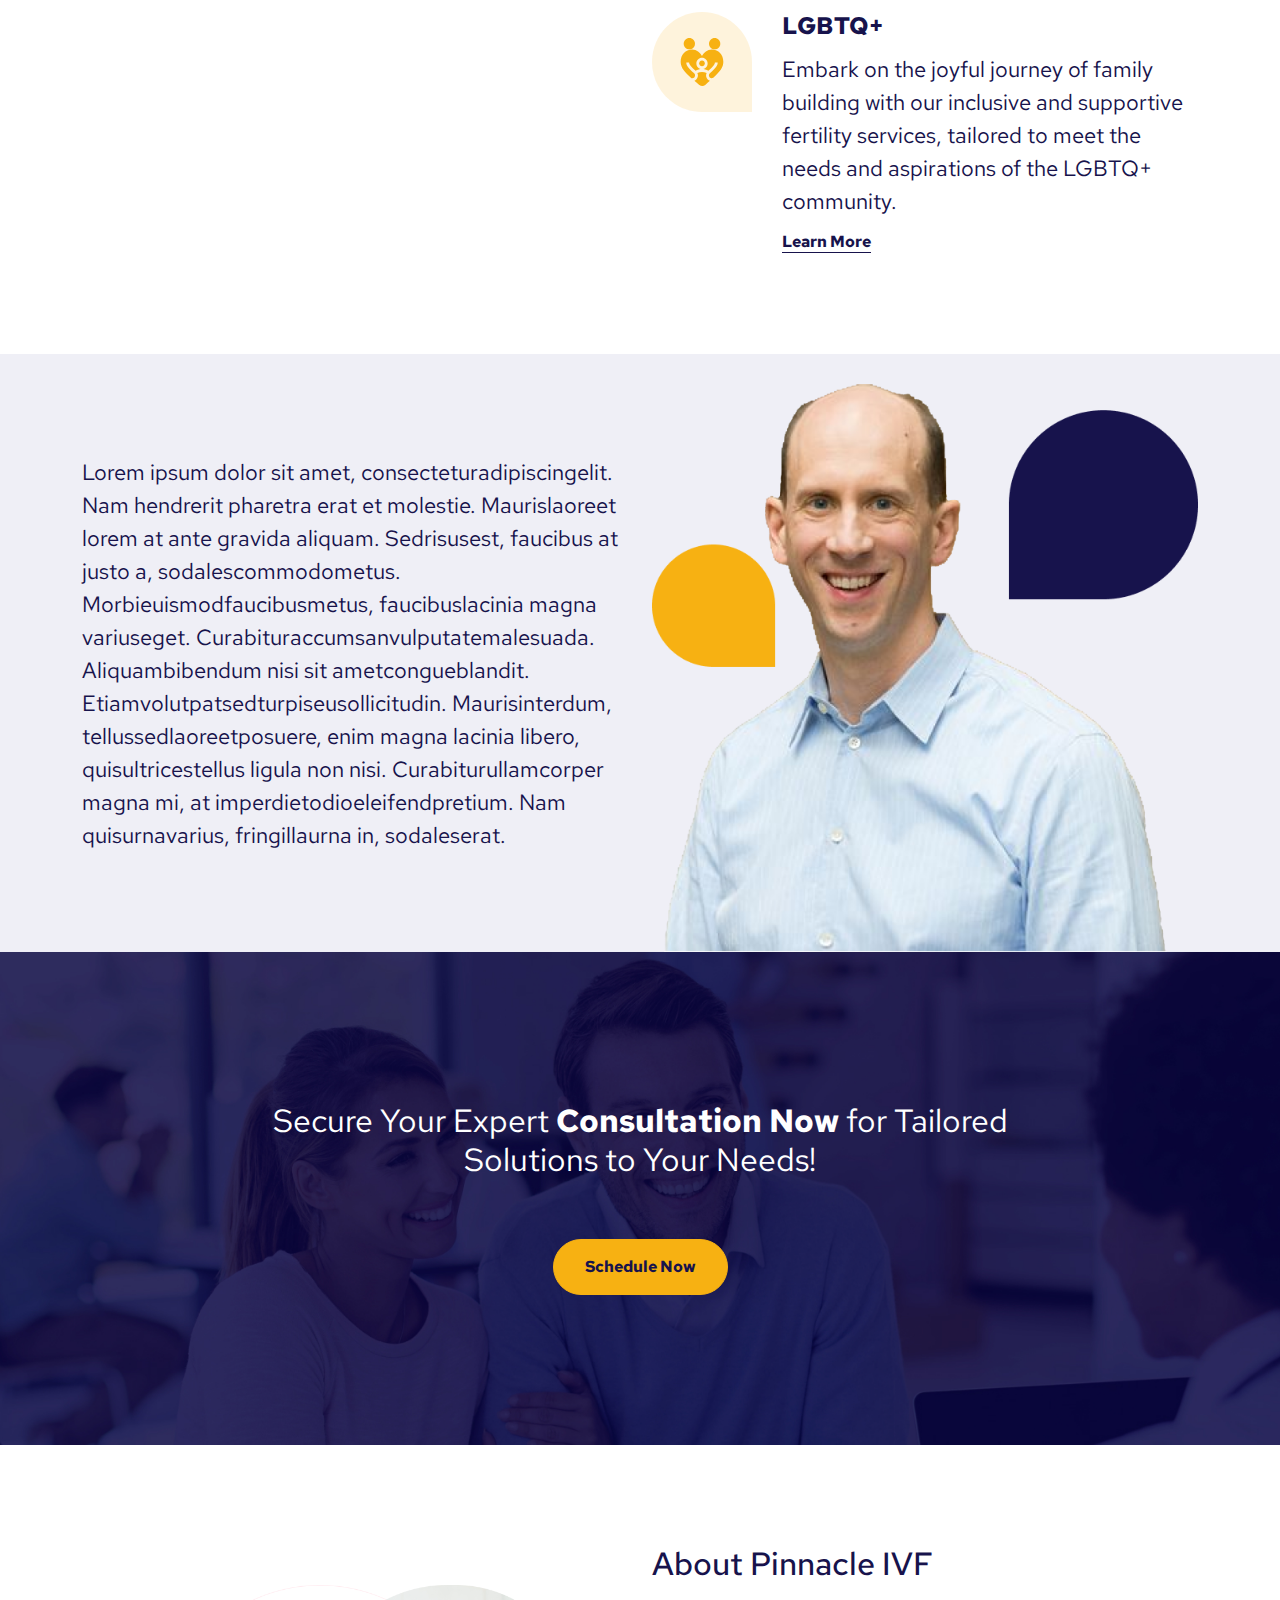
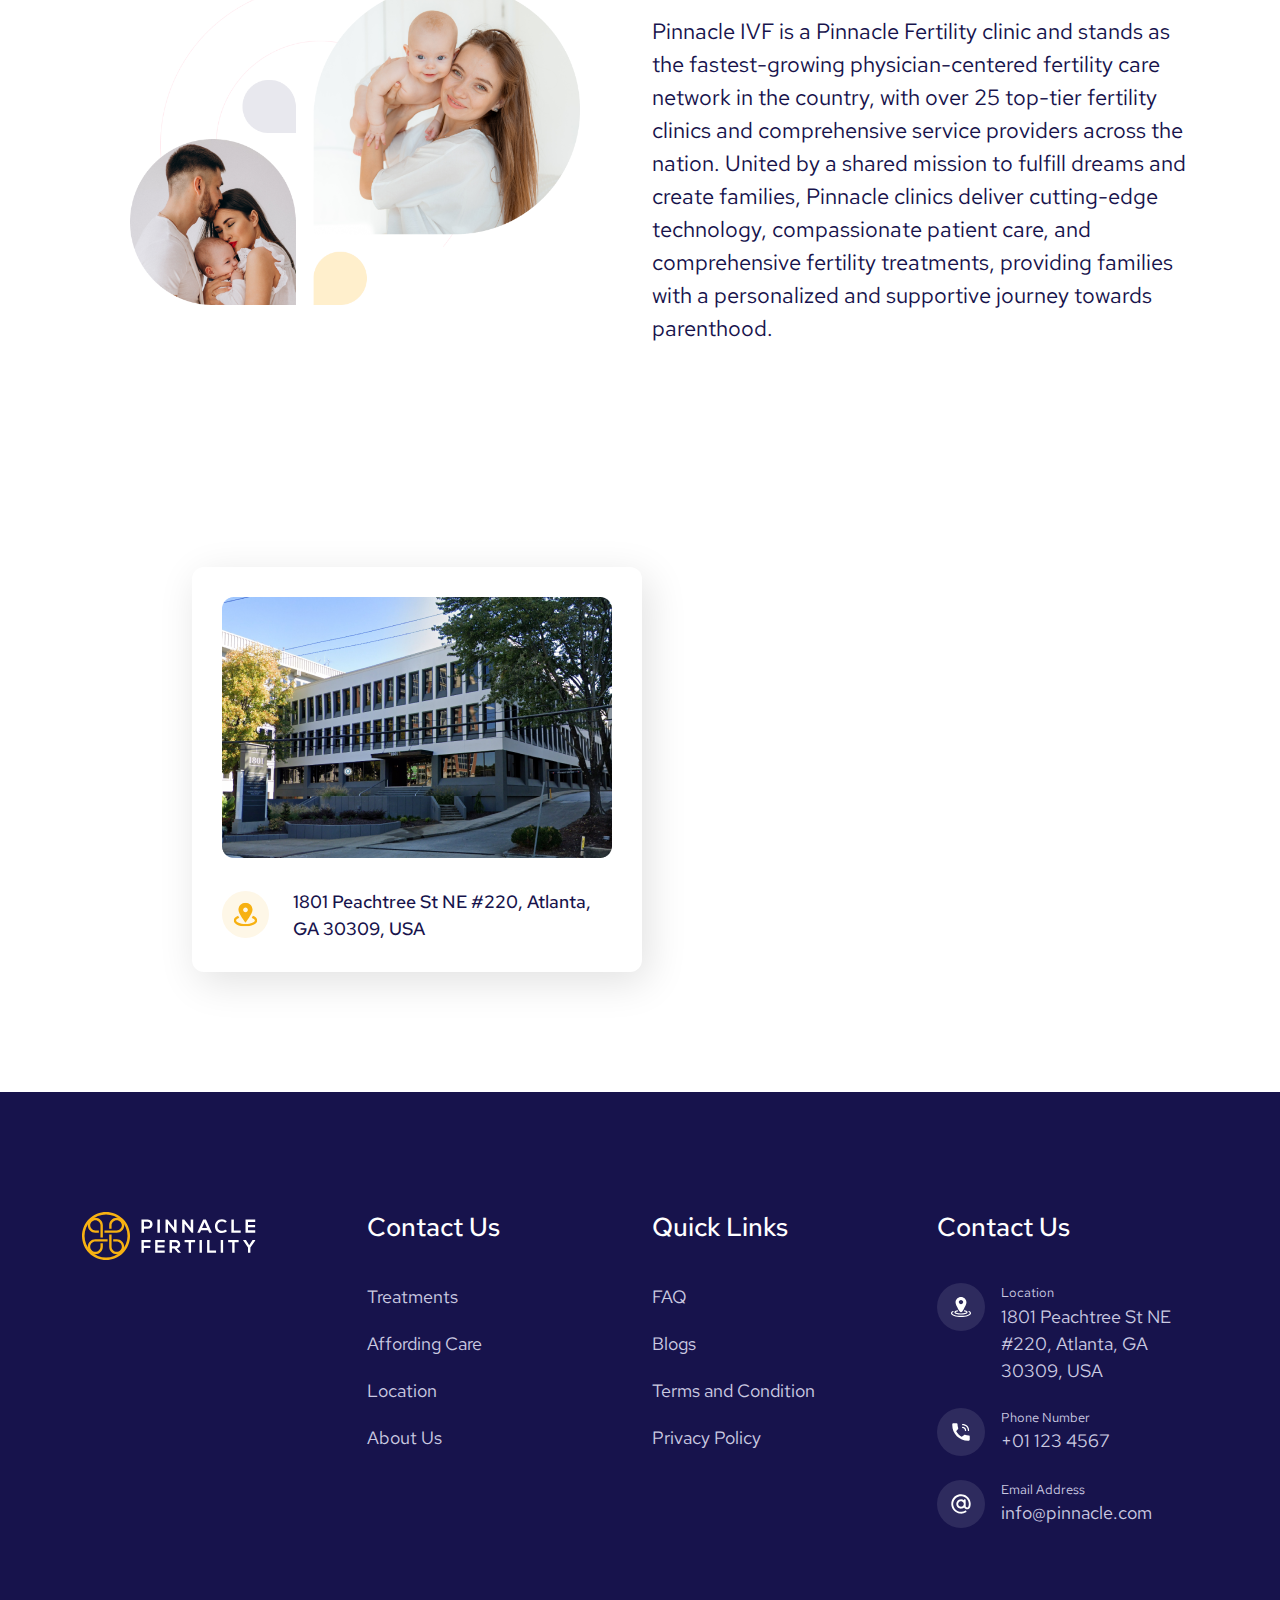
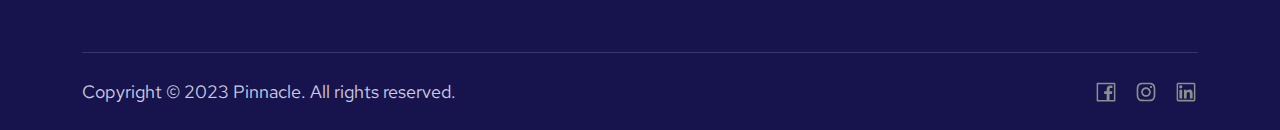
==== commit 08b50b7c: "font add" ====
--- a/index.html
+++ b/index.html
@@ -126,7 +126,7 @@
         <div class="banner-wrapper">
            <div class="container-fluid ps-0">
             <div class="row align-items-center">
-                <div class="col-lg-6 p-0">
+                <div class="col-lg-5 p-0">
                     <div class="banner-content-wrap mt-5 mt-lg-0">
                         <div class="d-flex align-items-center gap-2"> 
                             <img src="assets/img/title-logo.svg" class="img-fluid" alt="">
@@ -140,10 +140,7 @@
                             Atlanta's Premier IVF
                             Fertility Clinic
                         </h1>
-                        <p class="fs-22 fw-light text-clr-primary-blue mb-32">Our expert team is dedicated to helping
-                            you
-                            achieve your dream of
-                            starting a family.
+                        <p class="fs-22 fw-light text-clr-primary-blue mb-32">Begin Your Path to Parenthood: Expertise, Compassion, Success. Atlanta's Premier IVF Clinic.
                         </p>
 
                         <!-- Button wrapper  -->
@@ -159,7 +156,7 @@
 
                     </div>
                 </div>
-                <div class="col-lg-6 p-0">
+                <div class="col-lg-6 offset-1 p-0">
                     <div class="banner-img">
                         <img src="assets/img/bannerImg.png" class="img-fluid" alt="">
                     </div>
--- a/assets/css/style.css
+++ b/assets/css/style.css
@@ -1 +1 @@
-@import url("https://fonts.googleapis.com/css2?family=Krona+One&display=swap");@import url("https://fonts.googleapis.com/css2?family=Red+Hat+Text:wght@300;400;500;600;700&display=swap");*{padding:0;margin:0;-webkit-box-sizing:border-box;box-sizing:border-box}body{padding:0;margin:0;font-family:'Red Hat Text', sans-serif;font-weight:400;overflow-x:hidden}:root{--primary-blue: #17134c;--light-blue: #efeff6;--secondary-yellow: #f7b112;--light-yellow: #faf7ef;--gray-1: #3f3e4e;--gray-2: #cbcae1;--gray-3: #47437B}@media (min-width: 1920px){.container{max-width:1440px;padding:0 15px}}h1,h2,h3,h4,h5,h6{padding:0;margin:0}p{padding:0;margin:0}a{text-decoration:none}ul{list-style:none;padding:0}.ff-ko{font-family:'Krona One', sans-serif}.text-clr-primary-blue{color:var(--primary-blue)}.text-clr-light-blue{color:var(--light-blue)}.text-clr-secondary-yellow{color:var(--secondary-yellow)}.text-clr-light-yellow{color:var(--light-yellow)}.text-gray-1{color:var(--gray-1)}.text-gray-2{color:var(--gray-2)}.bg-primary-blue{background-color:var(--primary-blue)}.bg-light-blue{background-color:var(--light-blue)}.bg-secondary-yellow{background-color:var(--secondary-yellow)}.bg-light-yellow{background-color:var(--light-yellow)}.fs-12{font-size:12px;line-height:1.4em}@media (max-width: 767px){.fs-12{font-size:10px}}.fs-13{font-size:13px}.fs-18{font-size:18px}@media (max-width: 1199px){.fs-18{font-size:16px}}@media (max-width: 991px){.fs-18{font-size:15px}}@media (max-width: 567px){.fs-18{font-size:14px}}.fs-22{font-size:22px}@media (max-width: 1199px){.fs-22{font-size:20px}}@media (max-width: 991px){.fs-22{font-size:18px}}@media (max-width: 767px){.fs-22{font-size:16px}}.fs-26{font-size:26px}@media (max-width: 1199px){.fs-26{font-size:22px}}@media (max-width: 991px){.fs-26{font-size:20px}}.fs-32{font-size:32px;line-height:1.75em}.fs-40{font-size:40px;line-height:1.35em}.section-padding-120{padding-block:120px}@media (max-width: 1399px){.section-padding-120{padding-block:100px}}@media (max-width: 1199px){.section-padding-120{padding-block:90px}}@media (max-width: 991px){.section-padding-120{padding-block:80px}}@media (max-width: 767px){.section-padding-120{padding-block:60px}}.section-padding-180{padding-block:180px}@media (max-width: 1399px){.section-padding-180{padding-block:150px}}@media (max-width: 1199px){.section-padding-180{padding-block:120px}}@media (max-width: 991px){.section-padding-180{padding-block:100px}}@media (max-width: 767px){.section-padding-180{padding-block:80px}}@media (max-width: 575px){.section-padding-180{padding-block:60px}}.pt-30{padding-top:30px}.pb-12{padding-bottom:12px}.pb-24{padding-bottom:24px}.mb-24{margin-bottom:24px}@media (max-width: 991px){.mb-24{margin-bottom:18px}}.pb-30{padding-bottom:30px}.pb-32{padding-bottom:32px}.mb-12{margin-bottom:12px}.mb-30{margin-bottom:30px}.mb-32{margin-bottom:32px}@media (max-width: 1199px){.mb-32{margin-bottom:25px}}@media (max-width: 1199px){.mb-32{margin-bottom:25px}}.pb-60{padding-bottom:60px}.mb-60{margin-bottom:60px}@media (max-width: 1199px){.mb-60{margin-bottom:50px}}@media (max-width: 991px){.mb-60{margin-bottom:40px}}@media (max-width: 575px){.mb-60{margin-bottom:25px}}.pl-30{padding-left:30px}.ml-30{margin-left:30px}.lt-1{letter-spacing:1.2px}@media (max-width: 991px){.fs-4{font-size:22px !important}}@media (max-width: 767px){.fs-4{font-size:20px !important}}@media (min-width: 1920px){.container{max-width:1440px;padding:0 15px}}.header-navbar-wrap{max-width:1370px;width:100%;margin:auto;padding:0 15px;position:absolute;background-color:#ffffff;-webkit-box-shadow:0 10px 20px rgba(255,255,255,0.08);box-shadow:0 10px 20px rgba(255,255,255,0.08);left:50%;-webkit-transform:translateX(-50%);transform:translateX(-50%);top:34px}@media (max-width: 991px){.header-navbar-wrap{-webkit-box-shadow:0 10px 20px rgba(23,19,76,0.08);box-shadow:0 10px 20px rgba(23,19,76,0.08)}}.blue-btn a{border-radius:100px;display:-webkit-inline-box;display:-ms-inline-flexbox;display:inline-flex;padding:11px 22px;-webkit-box-pack:center;-ms-flex-pack:center;justify-content:center;-webkit-box-align:center;-ms-flex-align:center;align-items:center;gap:10px;-webkit-transition:all 250ms ease-in-out;transition:all 250ms ease-in-out;text-wrap:nowrap}.blue-btn a:hover{background-color:var(--secondary-yellow);color:var(--primary-blue) !important}.navbar-wrap{padding-block:22px}@media (max-width: 991px){.navbar-wrap{padding-block:15px}}@media (max-width: 767px){.navbar-wrap{padding-block:5px}}.navbar-wrap .navbar-toggler:focus{outline:none;-webkit-box-shadow:none;box-shadow:none}.topbar-menu-wrap li.nav-item{padding-inline:15px;text-wrap:nowrap}@media (max-width: 1200px){.topbar-menu-wrap li.nav-item{padding-inline:5px}}.topbar-menu-wrap li.nav-item a{position:relative;color:var(--primary-blue) !important}.topbar-menu-wrap li.nav-item a::after{position:absolute;content:'';width:0px;height:1px;left:8px;bottom:5px;background-color:var(--secondary-yellow);-webkit-transition:all 300ms ease-in-out;transition:all 300ms ease-in-out}@media (max-width: 991px){.topbar-menu-wrap li.nav-item a::after{left:0px}}@media (max-width: 1200px){.topbar-menu-wrap li.nav-item a{font-size:16px}}.topbar-menu-wrap li.nav-item a:hover::after{width:24px}.topbar-menu-wrap li.nav-item .active{color:var(--primary-blue) !important}.topbar-menu-wrap{padding-top:0px}@media (max-width: 991px){.topbar-menu-wrap{padding-top:25px}}.banner{min-height:100vh}.banner .banner-wrapper{max-width:1620px;width:100%;margin-left:auto;padding-left:15px}.dubble-btn-wrap{gap:16px}.yellow-fill-btn{padding:15px 31px;border-radius:100px;-webkit-transition:all 200ms ease-in-out;transition:all 200ms ease-in-out;border:1px solid var(--secondary-yellow);display:inline-block}@media (max-width: 767px){.yellow-fill-btn{padding:12px 25px;font-size:14px !important}}.yellow-fill-btn:hover{background:var(--primary-blue);color:#ffffff;border-color:var(--primary-blue)}.minimal-border-btn{padding:15px 31px;border-radius:100px;-webkit-transition:all 200ms ease-in-out;transition:all 200ms ease-in-out;border:1px solid var(--primary-blue);display:inline-block}@media (max-width: 767px){.minimal-border-btn{padding:12px 25px;font-size:14px !important}}.minimal-border-btn:hover{background:var(--primary-blue) !important;color:#ffffff;border-color:var(--primary-blue)}.cta-button-wrap{display:inline-block}@media (max-width: 767px){.cta-button-wrap{padding:12px 25px;font-size:14px !important}}.cta-button-wrap .yellow-fill-btn:hover{background:transparent !important;color:var(--secondary-yellow) !important;border-color:var(--secondary-yellow) !important}.call-to-action{background-image:url("../img/call-to-action-bg.jpg");background-repeat:no-repeat;background-size:cover;background-position:center center}.call-to-action .cta-inner-wrap{max-width:927px;padding-inline:30px}@media (max-width: 767px){.call-to-action .cta-inner-wrap{padding-inline:10px}}@media (max-width: 575px){.call-to-action .cta-inner-wrap{padding-inline:0px}}.why-pinnacle .text-content p{max-width:85%;line-height:1.45em}.why-pinnacle .pinnacle-sec-img{text-align:center}@media (max-width: 991px){.why-pinnacle .pinnacle-sec-img img{max-width:500px;width:100%}}@media (max-width: 767px){.why-pinnacle .pinnacle-sec-img img{max-width:400px;width:100%}}.doctor-paul-img{padding-top:30px}@media (max-width: 991px){.doctor-paul-img{padding-top:80px}.doctor-paul-img img{max-width:500px;width:100%}}@media (max-width: 767px){.doctor-paul-img{padding-top:60px}.doctor-paul-img img{max-width:400px;width:100%}}.doctor-section-content{padding-block:125px}@media (max-width: 1399px){.doctor-section-content{padding-block:100px}}@media (max-width: 1199px){.doctor-section-content{padding-block:80px}}@media (max-width: 991px){.doctor-section-content{padding-block:50px 80px}}@media (max-width: 767px){.doctor-section-content{padding-block:40px 60px}}.treatment .treatment-feature-wrapper .learn-more-btn{border-bottom:1px solid var(--primary-blue);-webkit-transition:all 200ms ease-in-out;transition:all 200ms ease-in-out}.treatment .treatment-feature-wrapper .learn-more-btn:hover{color:var(--secondary-yellow);border-color:var(--secondary-yellow)}@media (max-width: 767px){.treatment .treatment-feature-wrapper .learn-more-btn{font-size:14px}}.treatment .treatment-feature-wrapper .treatment-feature-item{display:-webkit-box;display:-ms-flexbox;display:flex;-webkit-box-pack:start;-ms-flex-pack:start;justify-content:flex-start;-webkit-box-align:start;-ms-flex-align:start;align-items:flex-start;gap:30px}@media (max-width: 991px){.treatment .treatment-feature-wrapper .treatment-feature-item{gap:25px}}@media (max-width: 767px){.treatment .treatment-feature-wrapper .treatment-feature-item{gap:20px}}@media (max-width: 991px){.treatment .treatment-feature-wrapper .treatment-feature-item div img{max-width:80px}}@media (max-width: 767px){.treatment .treatment-feature-wrapper .treatment-feature-item div img{max-width:70px}}@media (max-width: 991px){.treatment .treatment-sec-img img{max-width:500px;width:100%}}@media (max-width: 767px){.treatment .treatment-sec-img img{max-width:400px;width:100%}}.about-section-img{text-align:center}@media (max-width: 991px){.about-section-img img{max-width:550px;width:100%}}@media (max-width: 767px){.about-section-img img{max-width:400px;width:100%}}.map-wrapper{position:relative;overflow:hidden;margin-bottom:-10px}.map-wrapper .map-address-card{position:absolute;top:calc(50% - 207px);left:15%;max-width:450px;border-radius:12px;background:#fff;-webkit-box-shadow:6px 10px 40px 0px rgba(0,0,0,0.12);box-shadow:6px 10px 40px 0px rgba(0,0,0,0.12);padding:30px}@media (max-width: 991px){.map-wrapper .map-address-card{max-width:380px}}@media (max-width: 767px){.map-wrapper .map-address-card{max-width:320px;padding:20px;top:calc(50% - 170px)}}@media (max-width: 575px){.map-wrapper .map-address-card{max-width:260px;top:calc(50% - 170px);padding:15px;left:calc(50% -130px)}}@media (max-width: 350px){.map-wrapper .map-address-card{max-width:200px;top:calc(50% - 170px);padding:10px;left:calc(50% -130px)}}.map-wrapper .address-info{margin-top:30px;display:-webkit-box;display:-ms-flexbox;display:flex;-webkit-box-pack:start;-ms-flex-pack:start;justify-content:flex-start;-webkit-box-align:center;-ms-flex-align:center;align-items:center;gap:24px}@media (max-width: 575px){.map-wrapper .address-info{gap:16px;margin-top:15px}.map-wrapper .address-info p{font-size:12px}}.map-wrapper .map-iframe-wrap .map-iframe-inner{height:100%;min-height:800px}@media (max-width: 1199px){.map-wrapper .map-iframe-wrap .map-iframe-inner{min-height:700px}}@media (max-width: 991px){.map-wrapper .map-iframe-wrap .map-iframe-inner{min-height:600px}}.footer{padding-top:120px}@media (max-width: 1199px){.footer{padding-top:100px}}@media (max-width: 776px){.footer{padding-top:90px}}@media (max-width: 567px){.footer{padding-top:70px}}.footer .footer-wrapper{padding-bottom:100px;border-bottom:1px solid rgba(255,255,255,0.15)}@media (max-width: 1199px){.footer .footer-wrapper{padding-bottom:50px}}@media (max-width: 776px){.footer .footer-wrapper{padding-bottom:20px}}@media (max-width: 567px){.footer .footer-wrapper{padding-top:0}}.footer .footer-widget .footer-title{margin-bottom:40px}@media (max-width: 776px){.footer .footer-widget .footer-title{margin-bottom:28px}}.footer .footer-widget .footer-menu{margin-bottom:20px}@media (max-width: 776px){.footer .footer-widget .footer-menu{margin-bottom:13px}}.footer .footer-widget .footer-menu .footer-contact-wrap svg *{-webkit-transition:.2s all ease-in-out;transition:.2s all ease-in-out}.footer .footer-widget .footer-menu .footer-contact-wrap:hover svg *{fill:#F7B112}.footer .footer-widget .footer-menu .footer-contact-wrap:hover .contactLogo{background:#fff}.footer .footer-widget .footer-menu .contactLogo{height:48px;width:48px;background:rgba(255,255,255,0.1);border-radius:100px}.footer .footer-widget .footer-menu a{-webkit-transition:.2s all ease-in-out;transition:.2s all ease-in-out}.footer .footer-widget .footer-menu a:hover{color:var(--secondary-yellow) !important}.footer .footer-widget .footer-link{margin-bottom:20px;-webkit-transition:.2s all ease-in-out;transition:.2s all ease-in-out}.footer .footer-widget .footer-link:hover{color:var(--secondary-yellow) !important}.footer .footer-bottom{padding:25px 0}.footer .footer-social .footer-social-link svg *{-webkit-transition:.2s all ease-in-out;transition:.2s all ease-in-out}.footer .footer-social .footer-social-link:hover svg *{fill:var(--secondary-yellow)}
+@import url("https://fonts.googleapis.com/css2?family=Krona+One&display=swap");@import url("https://fonts.googleapis.com/css2?family=Red+Hat+Text:wght@300;400;500;600;700&display=swap");*{padding:0;margin:0;-webkit-box-sizing:border-box;box-sizing:border-box}body{padding:0;margin:0;font-family:'Red Hat Text', sans-serif;font-weight:400;overflow-x:hidden}:root{--primary-blue: #17134c;--light-blue: #efeff6;--secondary-yellow: #f7b112;--light-yellow: #faf7ef;--gray-1: #3f3e4e;--gray-2: #cbcae1;--gray-3: #47437B;--gray-4: #494675}@media (min-width: 1920px){.container{max-width:1440px;padding:0 15px}}h1,h2,h3,h4,h5,h6{padding:0;margin:0}p{padding:0;margin:0}a{text-decoration:none}ul{list-style:none;padding:0}.ff-ko{font-family:'Krona One', sans-serif}.text-clr-primary-blue{color:var(--primary-blue)}.text-clr-light-blue{color:var(--light-blue)}.text-clr-secondary-yellow{color:var(--secondary-yellow)}.text-clr-light-yellow{color:var(--light-yellow)}.text-gray-1{color:var(--gray-1)}.text-gray-2{color:var(--gray-2)}.text-gray-4{color:var(--gray-4)}.bg-primary-blue{background-color:var(--primary-blue)}.bg-light-blue{background-color:var(--light-blue)}.bg-secondary-yellow{background-color:var(--secondary-yellow)}.bg-light-yellow{background-color:var(--light-yellow)}.fs-12{font-size:12px;line-height:1.4em}@media (max-width: 767px){.fs-12{font-size:10px}}.fs-13{font-size:13px}.fs-18{font-size:18px}@media (max-width: 1199px){.fs-18{font-size:16px}}@media (max-width: 991px){.fs-18{font-size:15px}}@media (max-width: 567px){.fs-18{font-size:14px}}.fs-22{font-size:22px}@media (max-width: 1199px){.fs-22{font-size:20px}}@media (max-width: 991px){.fs-22{font-size:18px}}@media (max-width: 767px){.fs-22{font-size:16px}}.fs-26{font-size:26px}@media (max-width: 1199px){.fs-26{font-size:22px}}@media (max-width: 991px){.fs-26{font-size:20px}}.fs-32{font-size:32px;line-height:1.75em}.fs-40{font-size:40px;line-height:1.35em}.section-padding-120{padding-block:120px}@media (max-width: 1399px){.section-padding-120{padding-block:100px}}@media (max-width: 1199px){.section-padding-120{padding-block:90px}}@media (max-width: 991px){.section-padding-120{padding-block:80px}}@media (max-width: 767px){.section-padding-120{padding-block:60px}}.section-padding-180{padding-block:180px}@media (max-width: 1399px){.section-padding-180{padding-block:150px}}@media (max-width: 1199px){.section-padding-180{padding-block:120px}}@media (max-width: 991px){.section-padding-180{padding-block:100px}}@media (max-width: 767px){.section-padding-180{padding-block:80px}}@media (max-width: 575px){.section-padding-180{padding-block:60px}}.pt-30{padding-top:30px}.pb-12{padding-bottom:12px}.pb-24{padding-bottom:24px}.mb-24{margin-bottom:24px}@media (max-width: 991px){.mb-24{margin-bottom:18px}}.pb-30{padding-bottom:30px}.pb-32{padding-bottom:32px}.mb-12{margin-bottom:12px}.mb-30{margin-bottom:30px}.mb-32{margin-bottom:32px}@media (max-width: 1199px){.mb-32{margin-bottom:25px}}@media (max-width: 1199px){.mb-32{margin-bottom:25px}}.pb-60{padding-bottom:60px}.mb-60{margin-bottom:60px}@media (max-width: 1199px){.mb-60{margin-bottom:50px}}@media (max-width: 991px){.mb-60{margin-bottom:40px}}@media (max-width: 575px){.mb-60{margin-bottom:25px}}.pl-30{padding-left:30px}.ml-30{margin-left:30px}.lt-1{letter-spacing:1.2px}@media (max-width: 991px){.fs-4{font-size:22px !important}}@media (max-width: 767px){.fs-4{font-size:20px !important}}@media (min-width: 1920px){.container{max-width:1440px;padding:0 15px}}.header-navbar-wrap{max-width:1370px;width:100%;margin:auto;padding:0 15px;position:absolute;background-color:#ffffff;-webkit-box-shadow:0 10px 20px rgba(255,255,255,0.08);box-shadow:0 10px 20px rgba(255,255,255,0.08);left:50%;-webkit-transform:translateX(-50%);transform:translateX(-50%);top:34px}@media (max-width: 991px){.header-navbar-wrap{-webkit-box-shadow:0 10px 20px rgba(23,19,76,0.08);box-shadow:0 10px 20px rgba(23,19,76,0.08)}}.blue-btn a{border-radius:100px;display:-webkit-inline-box;display:-ms-inline-flexbox;display:inline-flex;padding:11px 22px;-webkit-box-pack:center;-ms-flex-pack:center;justify-content:center;-webkit-box-align:center;-ms-flex-align:center;align-items:center;gap:10px;-webkit-transition:all 250ms ease-in-out;transition:all 250ms ease-in-out;text-wrap:nowrap}.blue-btn a:hover{background-color:var(--secondary-yellow);color:var(--primary-blue) !important}.navbar-wrap{padding-block:22px}@media (max-width: 991px){.navbar-wrap{padding-block:15px}}@media (max-width: 767px){.navbar-wrap{padding-block:5px}}.navbar-wrap .navbar-toggler:focus{outline:none;-webkit-box-shadow:none;box-shadow:none}.topbar-menu-wrap li.nav-item{padding-inline:15px;text-wrap:nowrap}@media (max-width: 1200px){.topbar-menu-wrap li.nav-item{padding-inline:5px}}.topbar-menu-wrap li.nav-item a{position:relative;color:var(--primary-blue) !important}.topbar-menu-wrap li.nav-item a::after{position:absolute;content:'';width:0px;height:1px;left:8px;bottom:5px;background-color:var(--secondary-yellow);-webkit-transition:all 300ms ease-in-out;transition:all 300ms ease-in-out}@media (max-width: 991px){.topbar-menu-wrap li.nav-item a::after{left:0px}}@media (max-width: 1200px){.topbar-menu-wrap li.nav-item a{font-size:16px}}.topbar-menu-wrap li.nav-item a:hover::after{width:24px}.topbar-menu-wrap li.nav-item .active{color:var(--primary-blue) !important}.topbar-menu-wrap{padding-top:0px}@media (max-width: 991px){.topbar-menu-wrap{padding-top:25px}}.banner{min-height:100vh}.banner .banner-wrapper{max-width:1620px;width:100%;margin-left:auto;padding-left:15px}.dubble-btn-wrap{gap:16px}.yellow-fill-btn{padding:15px 31px;border-radius:100px;-webkit-transition:all 200ms ease-in-out;transition:all 200ms ease-in-out;border:1px solid var(--secondary-yellow);display:inline-block}@media (max-width: 767px){.yellow-fill-btn{padding:12px 25px;font-size:14px !important}}.yellow-fill-btn:hover{background:var(--primary-blue);color:#ffffff;border-color:var(--primary-blue)}.minimal-border-btn{padding:15px 31px;border-radius:100px;-webkit-transition:all 200ms ease-in-out;transition:all 200ms ease-in-out;border:1px solid var(--primary-blue);display:inline-block}@media (max-width: 767px){.minimal-border-btn{padding:12px 25px;font-size:14px !important}}.minimal-border-btn:hover{background:var(--primary-blue) !important;color:#ffffff;border-color:var(--primary-blue)}.cta-button-wrap{display:inline-block}@media (max-width: 767px){.cta-button-wrap{padding:12px 25px;font-size:14px !important}}.cta-button-wrap .yellow-fill-btn:hover{background:transparent !important;color:var(--secondary-yellow) !important;border-color:var(--secondary-yellow) !important}.call-to-action{background-image:url("../img/call-to-action-bg.jpg");background-repeat:no-repeat;background-size:cover;background-position:center center}.call-to-action .cta-inner-wrap{max-width:927px;padding-inline:30px}@media (max-width: 767px){.call-to-action .cta-inner-wrap{padding-inline:10px}}@media (max-width: 575px){.call-to-action .cta-inner-wrap{padding-inline:0px}}.why-pinnacle .text-content p{max-width:85%;line-height:1.45em}.why-pinnacle .pinnacle-sec-img{text-align:center}@media (max-width: 991px){.why-pinnacle .pinnacle-sec-img img{max-width:500px;width:100%}}@media (max-width: 767px){.why-pinnacle .pinnacle-sec-img img{max-width:400px;width:100%}}.doctor-paul-img{padding-top:30px}@media (max-width: 991px){.doctor-paul-img{padding-top:80px}.doctor-paul-img img{max-width:500px;width:100%}}@media (max-width: 767px){.doctor-paul-img{padding-top:60px}.doctor-paul-img img{max-width:400px;width:100%}}.doctor-section-content{padding-block:125px}@media (max-width: 1399px){.doctor-section-content{padding-block:100px}}@media (max-width: 1199px){.doctor-section-content{padding-block:80px}}@media (max-width: 991px){.doctor-section-content{padding-block:50px 80px}}@media (max-width: 767px){.doctor-section-content{padding-block:40px 60px}}.treatment .treatment-feature-wrapper .learn-more-btn{border-bottom:1px solid var(--primary-blue);-webkit-transition:all 200ms ease-in-out;transition:all 200ms ease-in-out}.treatment .treatment-feature-wrapper .learn-more-btn:hover{color:var(--secondary-yellow);border-color:var(--secondary-yellow)}@media (max-width: 767px){.treatment .treatment-feature-wrapper .learn-more-btn{font-size:14px}}.treatment .treatment-feature-wrapper .treatment-feature-item{display:-webkit-box;display:-ms-flexbox;display:flex;-webkit-box-pack:start;-ms-flex-pack:start;justify-content:flex-start;-webkit-box-align:start;-ms-flex-align:start;align-items:flex-start;gap:30px}@media (max-width: 991px){.treatment .treatment-feature-wrapper .treatment-feature-item{gap:25px}}@media (max-width: 767px){.treatment .treatment-feature-wrapper .treatment-feature-item{gap:20px}}@media (max-width: 991px){.treatment .treatment-feature-wrapper .treatment-feature-item div img{max-width:80px}}@media (max-width: 767px){.treatment .treatment-feature-wrapper .treatment-feature-item div img{max-width:70px}}@media (max-width: 991px){.treatment .treatment-sec-img img{max-width:500px;width:100%}}@media (max-width: 767px){.treatment .treatment-sec-img img{max-width:400px;width:100%}}.about-section-img{text-align:center}@media (max-width: 991px){.about-section-img img{max-width:550px;width:100%}}@media (max-width: 767px){.about-section-img img{max-width:400px;width:100%}}.map-wrapper{position:relative;overflow:hidden;margin-bottom:-10px}.map-wrapper .map-address-card{position:absolute;top:calc(50% - 207px);left:15%;max-width:450px;border-radius:12px;background:#fff;-webkit-box-shadow:6px 10px 40px 0px rgba(0,0,0,0.12);box-shadow:6px 10px 40px 0px rgba(0,0,0,0.12);padding:30px}@media (max-width: 991px){.map-wrapper .map-address-card{max-width:380px}}@media (max-width: 767px){.map-wrapper .map-address-card{max-width:320px;padding:20px;top:calc(50% - 170px)}}@media (max-width: 575px){.map-wrapper .map-address-card{max-width:260px;top:calc(50% - 170px);padding:15px;left:calc(50% -130px)}}@media (max-width: 350px){.map-wrapper .map-address-card{max-width:200px;top:calc(50% - 170px);padding:10px;left:calc(50% -130px)}}.map-wrapper .address-info{margin-top:30px;display:-webkit-box;display:-ms-flexbox;display:flex;-webkit-box-pack:start;-ms-flex-pack:start;justify-content:flex-start;-webkit-box-align:center;-ms-flex-align:center;align-items:center;gap:24px}@media (max-width: 575px){.map-wrapper .address-info{gap:16px;margin-top:15px}.map-wrapper .address-info p{font-size:12px}}.map-wrapper .map-iframe-wrap .map-iframe-inner{height:100%;min-height:800px}@media (max-width: 1199px){.map-wrapper .map-iframe-wrap .map-iframe-inner{min-height:700px}}@media (max-width: 991px){.map-wrapper .map-iframe-wrap .map-iframe-inner{min-height:600px}}.footer{padding-top:120px}@media (max-width: 1199px){.footer{padding-top:100px}}@media (max-width: 776px){.footer{padding-top:90px}}@media (max-width: 567px){.footer{padding-top:70px}}.footer .footer-wrapper{padding-bottom:100px;border-bottom:1px solid rgba(255,255,255,0.15)}@media (max-width: 1199px){.footer .footer-wrapper{padding-bottom:50px}}@media (max-width: 776px){.footer .footer-wrapper{padding-bottom:20px}}@media (max-width: 567px){.footer .footer-wrapper{padding-top:0}}.footer .footer-widget .footer-title{margin-bottom:40px}@media (max-width: 776px){.footer .footer-widget .footer-title{margin-bottom:28px}}.footer .footer-widget .footer-menu{margin-bottom:20px}@media (max-width: 776px){.footer .footer-widget .footer-menu{margin-bottom:13px}}.footer .footer-widget .footer-menu .footer-contact-wrap svg *{-webkit-transition:.2s all ease-in-out;transition:.2s all ease-in-out}.footer .footer-widget .footer-menu .footer-contact-wrap:hover svg *{fill:#F7B112}.footer .footer-widget .footer-menu .footer-contact-wrap:hover .contactLogo{background:#fff}.footer .footer-widget .footer-menu .contactLogo{height:48px;width:48px;background:rgba(255,255,255,0.1);border-radius:100px}.footer .footer-widget .footer-menu a{-webkit-transition:.2s all ease-in-out;transition:.2s all ease-in-out}.footer .footer-widget .footer-menu a:hover{color:var(--secondary-yellow) !important}.footer .footer-widget .footer-link{margin-bottom:20px;-webkit-transition:.2s all ease-in-out;transition:.2s all ease-in-out}.footer .footer-widget .footer-link:hover{color:var(--secondary-yellow) !important}.footer .footer-bottom{padding:25px 0}.footer .footer-social .footer-social-link svg *{-webkit-transition:.2s all ease-in-out;transition:.2s all ease-in-out}.footer .footer-social .footer-social-link:hover svg *{fill:var(--secondary-yellow)}
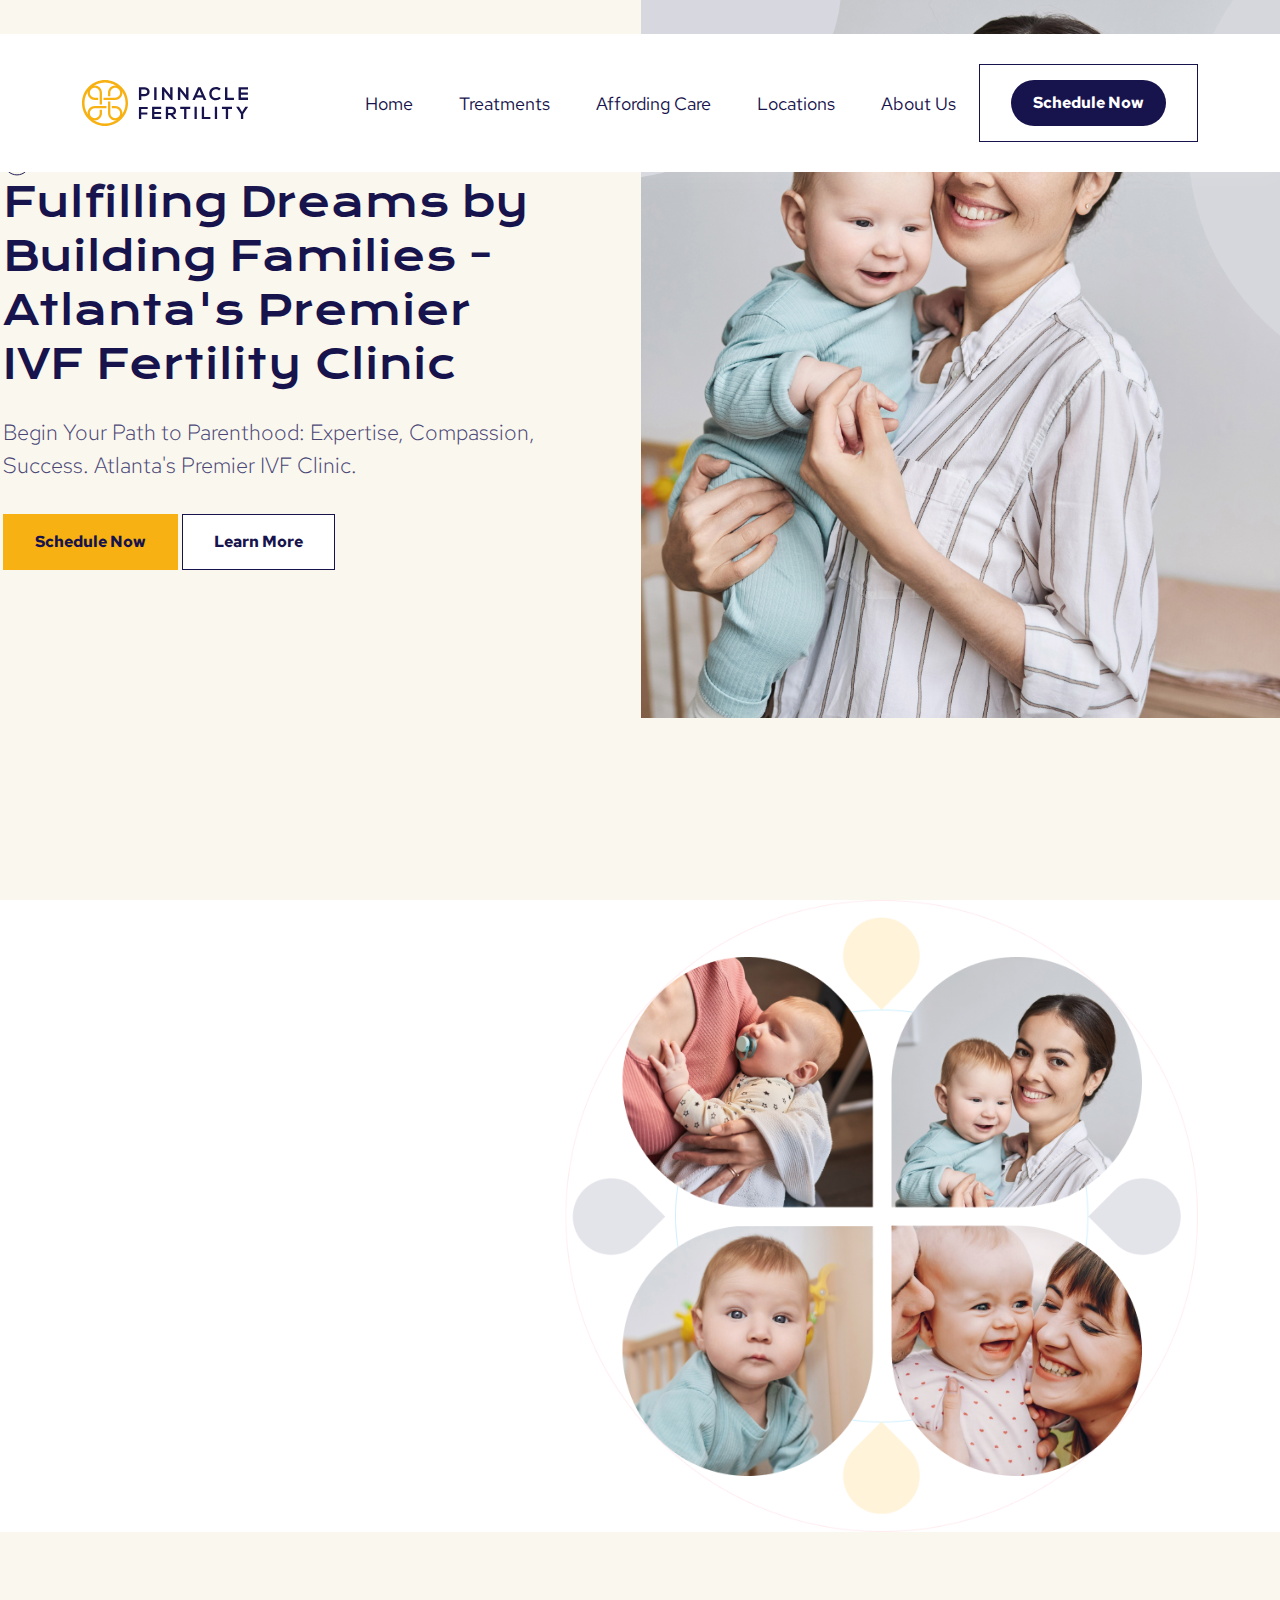
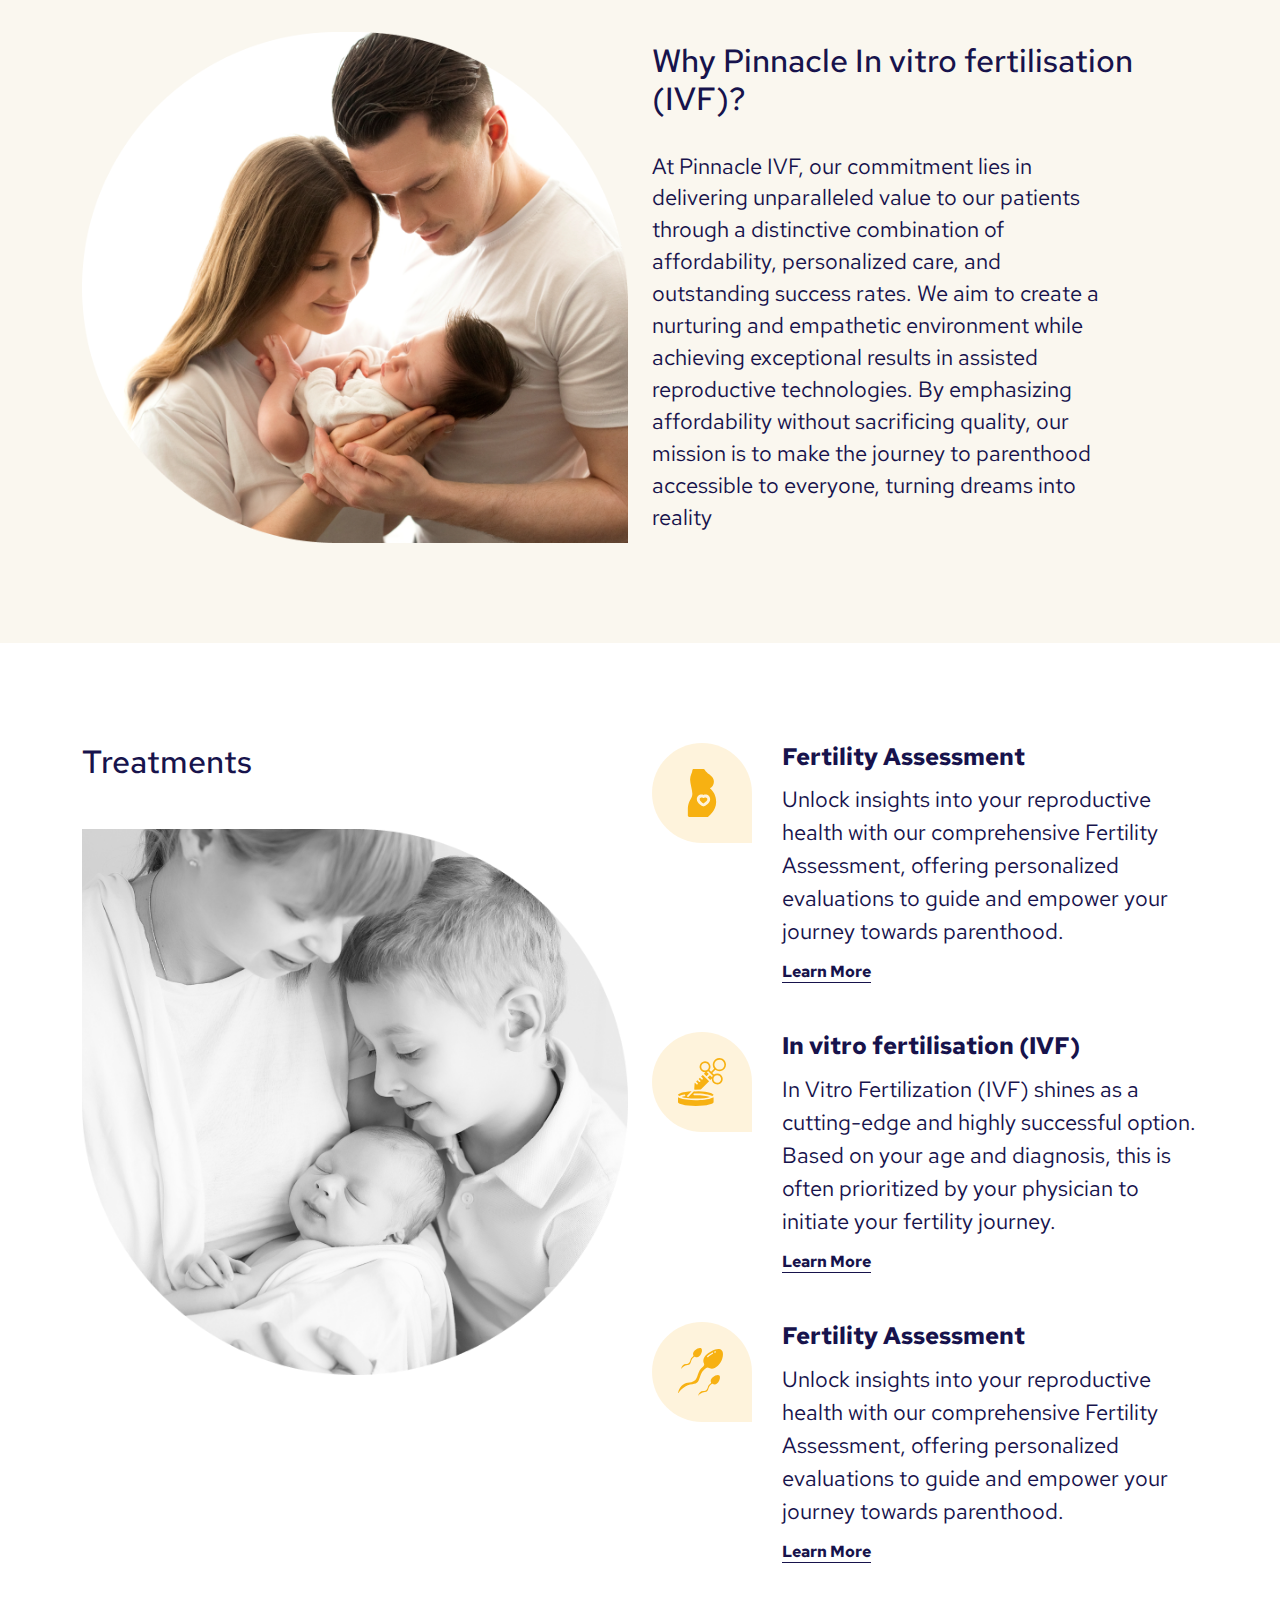
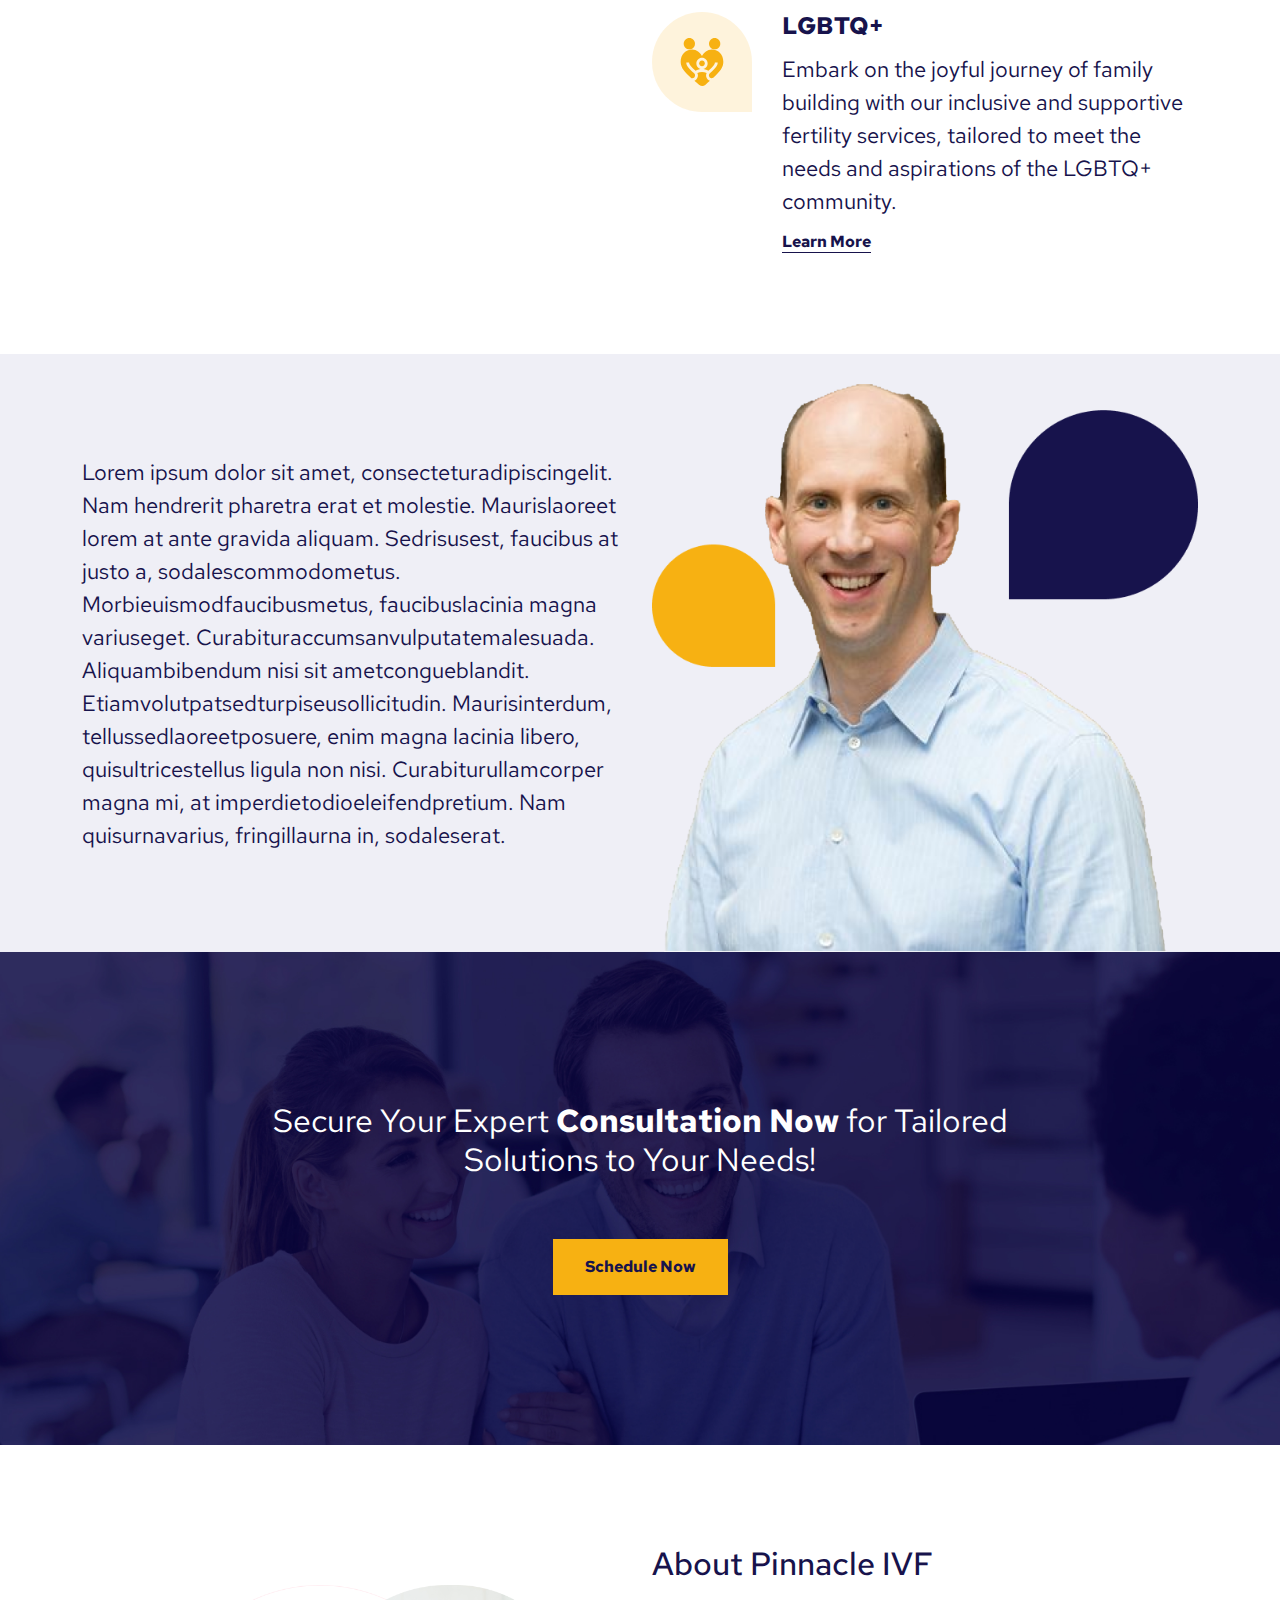
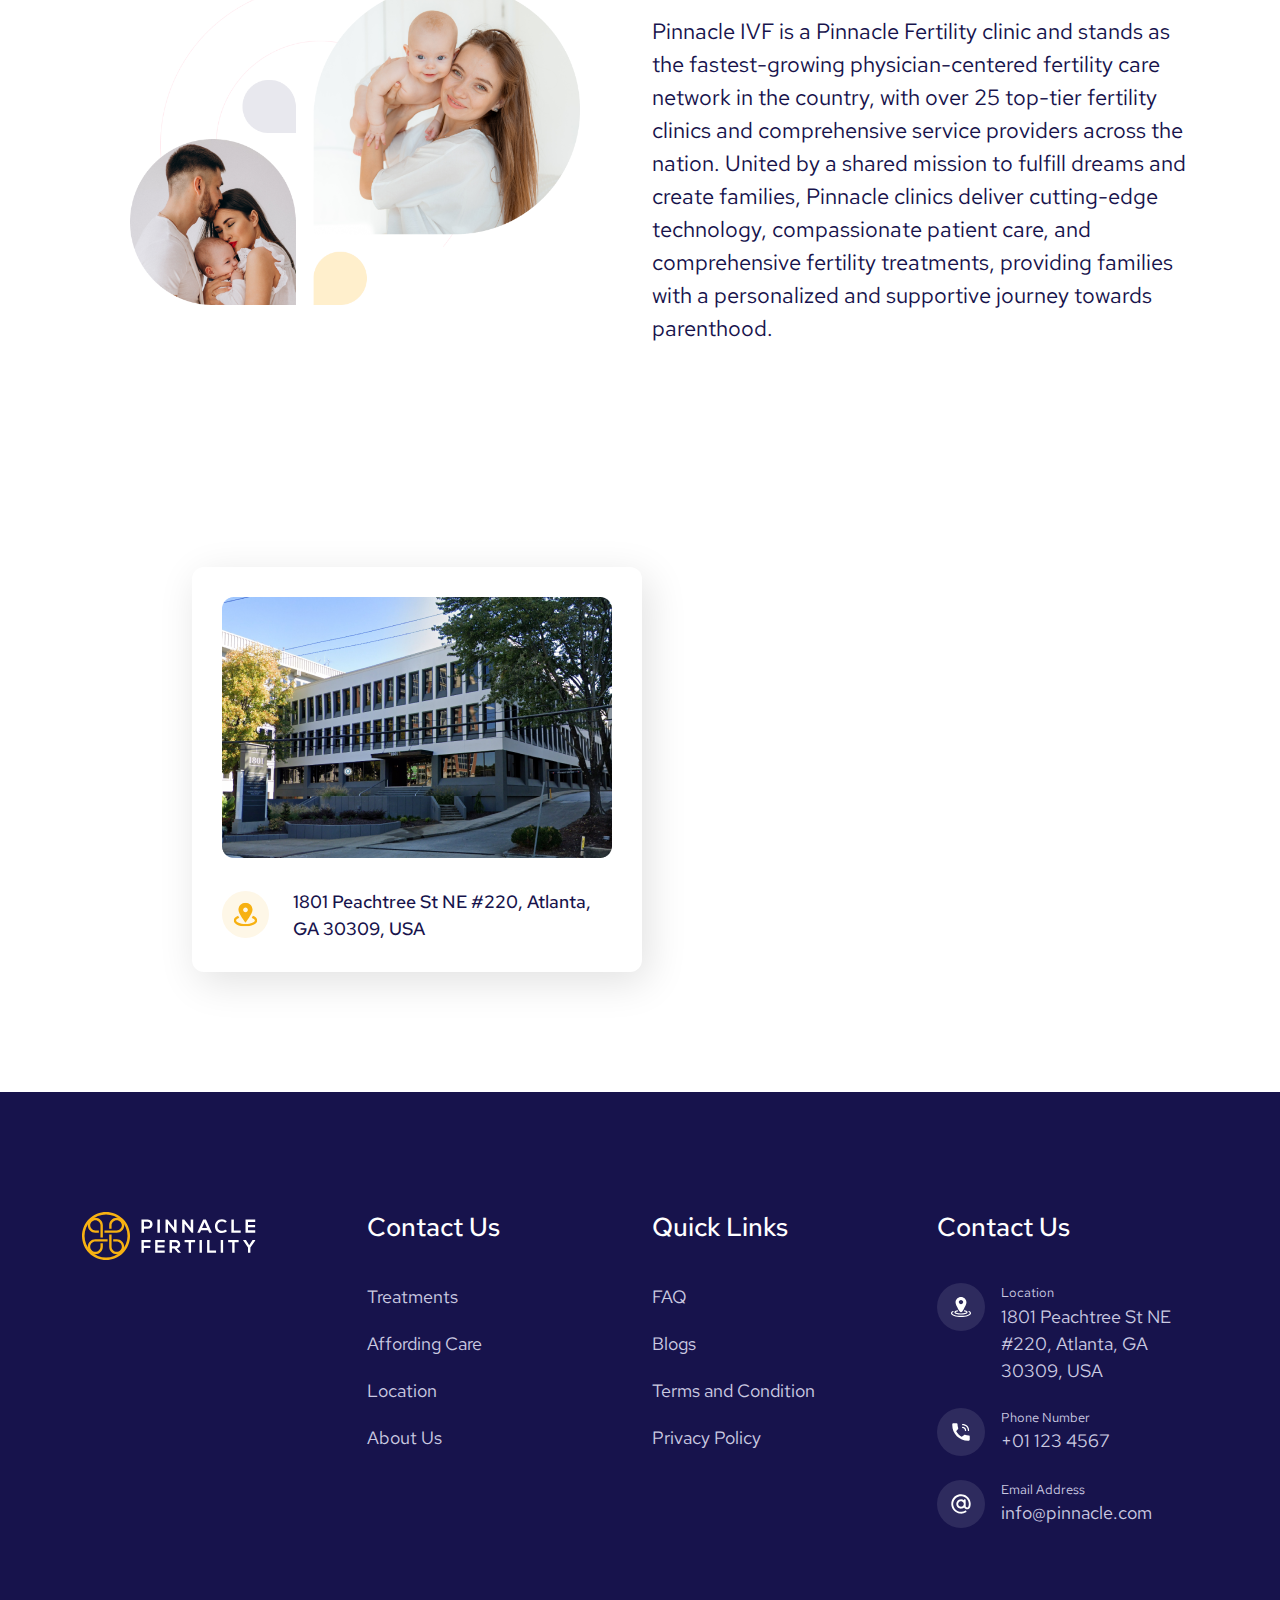
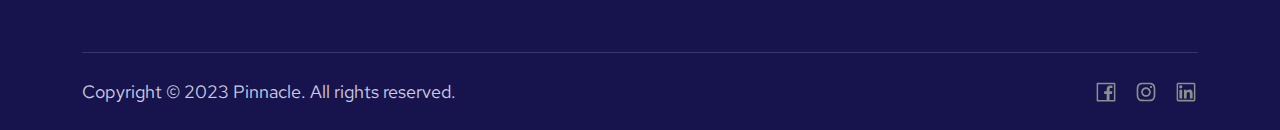
==== commit ac0a7322: "font add" ====
--- a/index.html
+++ b/index.html
@@ -140,7 +140,7 @@
                             Atlanta's Premier IVF
                             Fertility Clinic
                         </h1>
-                        <p class="fs-22 fw-light text-clr-primary-blue mb-32">Begin Your Path to Parenthood: Expertise, Compassion, Success. Atlanta's Premier IVF Clinic.
+                        <p class="fs-22 fw-light text-gray-4 mb-32">Begin Your Path to Parenthood: Expertise, Compassion, Success. Atlanta's Premier IVF Clinic.
                         </p>
 
                         <!-- Button wrapper  -->
@@ -148,7 +148,7 @@
                             <a href="#" class="yellow-fill-btn bg-secondary-yellow fw-bold fs-6 text-clr-primary-blue">
                                 Schedule Now
                             </a>
-                            <a href="#" class="minimal-border-btn bg-white fw-bold fs-6 text-clr-primary-blue">
+                            <a href="#" class="blue-btn bg-white fw-bold fs-6 text-clr-primary-blue">
                                 Learn More
                             </a>
                         </div>
--- a/assets/css/style.css
+++ b/assets/css/style.css
@@ -1 +1 @@
-@import url("https://fonts.googleapis.com/css2?family=Krona+One&display=swap");@import url("https://fonts.googleapis.com/css2?family=Red+Hat+Text:wght@300;400;500;600;700&display=swap");*{padding:0;margin:0;-webkit-box-sizing:border-box;box-sizing:border-box}body{padding:0;margin:0;font-family:'Red Hat Text', sans-serif;font-weight:400;overflow-x:hidden}:root{--primary-blue: #17134c;--light-blue: #efeff6;--secondary-yellow: #f7b112;--light-yellow: #faf7ef;--gray-1: #3f3e4e;--gray-2: #cbcae1;--gray-3: #47437B;--gray-4: #494675}@media (min-width: 1920px){.container{max-width:1440px;padding:0 15px}}h1,h2,h3,h4,h5,h6{padding:0;margin:0}p{padding:0;margin:0}a{text-decoration:none}ul{list-style:none;padding:0}.ff-ko{font-family:'Krona One', sans-serif}.text-clr-primary-blue{color:var(--primary-blue)}.text-clr-light-blue{color:var(--light-blue)}.text-clr-secondary-yellow{color:var(--secondary-yellow)}.text-clr-light-yellow{color:var(--light-yellow)}.text-gray-1{color:var(--gray-1)}.text-gray-2{color:var(--gray-2)}.text-gray-4{color:var(--gray-4)}.bg-primary-blue{background-color:var(--primary-blue)}.bg-light-blue{background-color:var(--light-blue)}.bg-secondary-yellow{background-color:var(--secondary-yellow)}.bg-light-yellow{background-color:var(--light-yellow)}.fs-12{font-size:12px;line-height:1.4em}@media (max-width: 767px){.fs-12{font-size:10px}}.fs-13{font-size:13px}.fs-18{font-size:18px}@media (max-width: 1199px){.fs-18{font-size:16px}}@media (max-width: 991px){.fs-18{font-size:15px}}@media (max-width: 567px){.fs-18{font-size:14px}}.fs-22{font-size:22px}@media (max-width: 1199px){.fs-22{font-size:20px}}@media (max-width: 991px){.fs-22{font-size:18px}}@media (max-width: 767px){.fs-22{font-size:16px}}.fs-26{font-size:26px}@media (max-width: 1199px){.fs-26{font-size:22px}}@media (max-width: 991px){.fs-26{font-size:20px}}.fs-32{font-size:32px;line-height:1.75em}.fs-40{font-size:40px;line-height:1.35em}.section-padding-120{padding-block:120px}@media (max-width: 1399px){.section-padding-120{padding-block:100px}}@media (max-width: 1199px){.section-padding-120{padding-block:90px}}@media (max-width: 991px){.section-padding-120{padding-block:80px}}@media (max-width: 767px){.section-padding-120{padding-block:60px}}.section-padding-180{padding-block:180px}@media (max-width: 1399px){.section-padding-180{padding-block:150px}}@media (max-width: 1199px){.section-padding-180{padding-block:120px}}@media (max-width: 991px){.section-padding-180{padding-block:100px}}@media (max-width: 767px){.section-padding-180{padding-block:80px}}@media (max-width: 575px){.section-padding-180{padding-block:60px}}.pt-30{padding-top:30px}.pb-12{padding-bottom:12px}.pb-24{padding-bottom:24px}.mb-24{margin-bottom:24px}@media (max-width: 991px){.mb-24{margin-bottom:18px}}.pb-30{padding-bottom:30px}.pb-32{padding-bottom:32px}.mb-12{margin-bottom:12px}.mb-30{margin-bottom:30px}.mb-32{margin-bottom:32px}@media (max-width: 1199px){.mb-32{margin-bottom:25px}}@media (max-width: 1199px){.mb-32{margin-bottom:25px}}.pb-60{padding-bottom:60px}.mb-60{margin-bottom:60px}@media (max-width: 1199px){.mb-60{margin-bottom:50px}}@media (max-width: 991px){.mb-60{margin-bottom:40px}}@media (max-width: 575px){.mb-60{margin-bottom:25px}}.pl-30{padding-left:30px}.ml-30{margin-left:30px}.lt-1{letter-spacing:1.2px}@media (max-width: 991px){.fs-4{font-size:22px !important}}@media (max-width: 767px){.fs-4{font-size:20px !important}}@media (min-width: 1920px){.container{max-width:1440px;padding:0 15px}}.header-navbar-wrap{max-width:1370px;width:100%;margin:auto;padding:0 15px;position:absolute;background-color:#ffffff;-webkit-box-shadow:0 10px 20px rgba(255,255,255,0.08);box-shadow:0 10px 20px rgba(255,255,255,0.08);left:50%;-webkit-transform:translateX(-50%);transform:translateX(-50%);top:34px}@media (max-width: 991px){.header-navbar-wrap{-webkit-box-shadow:0 10px 20px rgba(23,19,76,0.08);box-shadow:0 10px 20px rgba(23,19,76,0.08)}}.blue-btn a{border-radius:100px;display:-webkit-inline-box;display:-ms-inline-flexbox;display:inline-flex;padding:11px 22px;-webkit-box-pack:center;-ms-flex-pack:center;justify-content:center;-webkit-box-align:center;-ms-flex-align:center;align-items:center;gap:10px;-webkit-transition:all 250ms ease-in-out;transition:all 250ms ease-in-out;text-wrap:nowrap}.blue-btn a:hover{background-color:var(--secondary-yellow);color:var(--primary-blue) !important}.navbar-wrap{padding-block:22px}@media (max-width: 991px){.navbar-wrap{padding-block:15px}}@media (max-width: 767px){.navbar-wrap{padding-block:5px}}.navbar-wrap .navbar-toggler:focus{outline:none;-webkit-box-shadow:none;box-shadow:none}.topbar-menu-wrap li.nav-item{padding-inline:15px;text-wrap:nowrap}@media (max-width: 1200px){.topbar-menu-wrap li.nav-item{padding-inline:5px}}.topbar-menu-wrap li.nav-item a{position:relative;color:var(--primary-blue) !important}.topbar-menu-wrap li.nav-item a::after{position:absolute;content:'';width:0px;height:1px;left:8px;bottom:5px;background-color:var(--secondary-yellow);-webkit-transition:all 300ms ease-in-out;transition:all 300ms ease-in-out}@media (max-width: 991px){.topbar-menu-wrap li.nav-item a::after{left:0px}}@media (max-width: 1200px){.topbar-menu-wrap li.nav-item a{font-size:16px}}.topbar-menu-wrap li.nav-item a:hover::after{width:24px}.topbar-menu-wrap li.nav-item .active{color:var(--primary-blue) !important}.topbar-menu-wrap{padding-top:0px}@media (max-width: 991px){.topbar-menu-wrap{padding-top:25px}}.banner{min-height:100vh}.banner .banner-wrapper{max-width:1620px;width:100%;margin-left:auto;padding-left:15px}.dubble-btn-wrap{gap:16px}.yellow-fill-btn{padding:15px 31px;border-radius:100px;-webkit-transition:all 200ms ease-in-out;transition:all 200ms ease-in-out;border:1px solid var(--secondary-yellow);display:inline-block}@media (max-width: 767px){.yellow-fill-btn{padding:12px 25px;font-size:14px !important}}.yellow-fill-btn:hover{background:var(--primary-blue);color:#ffffff;border-color:var(--primary-blue)}.minimal-border-btn{padding:15px 31px;border-radius:100px;-webkit-transition:all 200ms ease-in-out;transition:all 200ms ease-in-out;border:1px solid var(--primary-blue);display:inline-block}@media (max-width: 767px){.minimal-border-btn{padding:12px 25px;font-size:14px !important}}.minimal-border-btn:hover{background:var(--primary-blue) !important;color:#ffffff;border-color:var(--primary-blue)}.cta-button-wrap{display:inline-block}@media (max-width: 767px){.cta-button-wrap{padding:12px 25px;font-size:14px !important}}.cta-button-wrap .yellow-fill-btn:hover{background:transparent !important;color:var(--secondary-yellow) !important;border-color:var(--secondary-yellow) !important}.call-to-action{background-image:url("../img/call-to-action-bg.jpg");background-repeat:no-repeat;background-size:cover;background-position:center center}.call-to-action .cta-inner-wrap{max-width:927px;padding-inline:30px}@media (max-width: 767px){.call-to-action .cta-inner-wrap{padding-inline:10px}}@media (max-width: 575px){.call-to-action .cta-inner-wrap{padding-inline:0px}}.why-pinnacle .text-content p{max-width:85%;line-height:1.45em}.why-pinnacle .pinnacle-sec-img{text-align:center}@media (max-width: 991px){.why-pinnacle .pinnacle-sec-img img{max-width:500px;width:100%}}@media (max-width: 767px){.why-pinnacle .pinnacle-sec-img img{max-width:400px;width:100%}}.doctor-paul-img{padding-top:30px}@media (max-width: 991px){.doctor-paul-img{padding-top:80px}.doctor-paul-img img{max-width:500px;width:100%}}@media (max-width: 767px){.doctor-paul-img{padding-top:60px}.doctor-paul-img img{max-width:400px;width:100%}}.doctor-section-content{padding-block:125px}@media (max-width: 1399px){.doctor-section-content{padding-block:100px}}@media (max-width: 1199px){.doctor-section-content{padding-block:80px}}@media (max-width: 991px){.doctor-section-content{padding-block:50px 80px}}@media (max-width: 767px){.doctor-section-content{padding-block:40px 60px}}.treatment .treatment-feature-wrapper .learn-more-btn{border-bottom:1px solid var(--primary-blue);-webkit-transition:all 200ms ease-in-out;transition:all 200ms ease-in-out}.treatment .treatment-feature-wrapper .learn-more-btn:hover{color:var(--secondary-yellow);border-color:var(--secondary-yellow)}@media (max-width: 767px){.treatment .treatment-feature-wrapper .learn-more-btn{font-size:14px}}.treatment .treatment-feature-wrapper .treatment-feature-item{display:-webkit-box;display:-ms-flexbox;display:flex;-webkit-box-pack:start;-ms-flex-pack:start;justify-content:flex-start;-webkit-box-align:start;-ms-flex-align:start;align-items:flex-start;gap:30px}@media (max-width: 991px){.treatment .treatment-feature-wrapper .treatment-feature-item{gap:25px}}@media (max-width: 767px){.treatment .treatment-feature-wrapper .treatment-feature-item{gap:20px}}@media (max-width: 991px){.treatment .treatment-feature-wrapper .treatment-feature-item div img{max-width:80px}}@media (max-width: 767px){.treatment .treatment-feature-wrapper .treatment-feature-item div img{max-width:70px}}@media (max-width: 991px){.treatment .treatment-sec-img img{max-width:500px;width:100%}}@media (max-width: 767px){.treatment .treatment-sec-img img{max-width:400px;width:100%}}.about-section-img{text-align:center}@media (max-width: 991px){.about-section-img img{max-width:550px;width:100%}}@media (max-width: 767px){.about-section-img img{max-width:400px;width:100%}}.map-wrapper{position:relative;overflow:hidden;margin-bottom:-10px}.map-wrapper .map-address-card{position:absolute;top:calc(50% - 207px);left:15%;max-width:450px;border-radius:12px;background:#fff;-webkit-box-shadow:6px 10px 40px 0px rgba(0,0,0,0.12);box-shadow:6px 10px 40px 0px rgba(0,0,0,0.12);padding:30px}@media (max-width: 991px){.map-wrapper .map-address-card{max-width:380px}}@media (max-width: 767px){.map-wrapper .map-address-card{max-width:320px;padding:20px;top:calc(50% - 170px)}}@media (max-width: 575px){.map-wrapper .map-address-card{max-width:260px;top:calc(50% - 170px);padding:15px;left:calc(50% -130px)}}@media (max-width: 350px){.map-wrapper .map-address-card{max-width:200px;top:calc(50% - 170px);padding:10px;left:calc(50% -130px)}}.map-wrapper .address-info{margin-top:30px;display:-webkit-box;display:-ms-flexbox;display:flex;-webkit-box-pack:start;-ms-flex-pack:start;justify-content:flex-start;-webkit-box-align:center;-ms-flex-align:center;align-items:center;gap:24px}@media (max-width: 575px){.map-wrapper .address-info{gap:16px;margin-top:15px}.map-wrapper .address-info p{font-size:12px}}.map-wrapper .map-iframe-wrap .map-iframe-inner{height:100%;min-height:800px}@media (max-width: 1199px){.map-wrapper .map-iframe-wrap .map-iframe-inner{min-height:700px}}@media (max-width: 991px){.map-wrapper .map-iframe-wrap .map-iframe-inner{min-height:600px}}.footer{padding-top:120px}@media (max-width: 1199px){.footer{padding-top:100px}}@media (max-width: 776px){.footer{padding-top:90px}}@media (max-width: 567px){.footer{padding-top:70px}}.footer .footer-wrapper{padding-bottom:100px;border-bottom:1px solid rgba(255,255,255,0.15)}@media (max-width: 1199px){.footer .footer-wrapper{padding-bottom:50px}}@media (max-width: 776px){.footer .footer-wrapper{padding-bottom:20px}}@media (max-width: 567px){.footer .footer-wrapper{padding-top:0}}.footer .footer-widget .footer-title{margin-bottom:40px}@media (max-width: 776px){.footer .footer-widget .footer-title{margin-bottom:28px}}.footer .footer-widget .footer-menu{margin-bottom:20px}@media (max-width: 776px){.footer .footer-widget .footer-menu{margin-bottom:13px}}.footer .footer-widget .footer-menu .footer-contact-wrap svg *{-webkit-transition:.2s all ease-in-out;transition:.2s all ease-in-out}.footer .footer-widget .footer-menu .footer-contact-wrap:hover svg *{fill:#F7B112}.footer .footer-widget .footer-menu .footer-contact-wrap:hover .contactLogo{background:#fff}.footer .footer-widget .footer-menu .contactLogo{height:48px;width:48px;background:rgba(255,255,255,0.1);border-radius:100px}.footer .footer-widget .footer-menu a{-webkit-transition:.2s all ease-in-out;transition:.2s all ease-in-out}.footer .footer-widget .footer-menu a:hover{color:var(--secondary-yellow) !important}.footer .footer-widget .footer-link{margin-bottom:20px;-webkit-transition:.2s all ease-in-out;transition:.2s all ease-in-out}.footer .footer-widget .footer-link:hover{color:var(--secondary-yellow) !important}.footer .footer-bottom{padding:25px 0}.footer .footer-social .footer-social-link svg *{-webkit-transition:.2s all ease-in-out;transition:.2s all ease-in-out}.footer .footer-social .footer-social-link:hover svg *{fill:var(--secondary-yellow)}
+@import url("https://fonts.googleapis.com/css2?family=Krona+One&display=swap");@import url("https://fonts.googleapis.com/css2?family=Red+Hat+Text:wght@300;400;500;600;700&display=swap");*{padding:0;margin:0;-webkit-box-sizing:border-box;box-sizing:border-box}body{padding:0;margin:0;font-family:'Red Hat Text', sans-serif;font-weight:400;overflow-x:hidden}:root{--primary-blue: #17134c;--light-blue: #efeff6;--secondary-yellow: #f7b112;--light-yellow: #faf7ef;--light-gay:#EEEEF1;--gray-1: #3f3e4e;--gray-2: #cbcae1;--gray-3: #47437B;--gray-4: #494675}@media (min-width: 1920px){.container{max-width:1440px;padding:0 15px}}h1,h2,h3,h4,h5,h6{padding:0;margin:0}p{padding:0;margin:0}a{text-decoration:none}ul{list-style:none;padding:0}.ff-ko{font-family:'Krona One', sans-serif}.text-clr-primary-blue{color:var(--primary-blue)}.text-clr-light-blue{color:var(--light-blue)}.text-clr-secondary-yellow{color:var(--secondary-yellow)}.text-clr-light-yellow{color:var(--light-yellow)}.text-gray-1{color:var(--gray-1)}.text-gray-2{color:var(--gray-2)}.text-gray-4{color:var(--gray-4)}.bg-primary-blue{background-color:var(--primary-blue)}.bg-light-blue{background-color:var(--light-blue)}.bg-secondary-yellow{background-color:var(--secondary-yellow)}.bg-light-yellow{background-color:var(--light-yellow)}.bg-light-gray{background-color:var(--light-gay)}.fs-12{font-size:12px;line-height:1.4em}@media (max-width: 767px){.fs-12{font-size:10px}}.fs-13{font-size:13px}.fs-18{font-size:18px}@media (max-width: 1199px){.fs-18{font-size:16px}}@media (max-width: 991px){.fs-18{font-size:15px}}@media (max-width: 567px){.fs-18{font-size:14px}}.fs-22{font-size:22px}@media (max-width: 1199px){.fs-22{font-size:20px}}@media (max-width: 991px){.fs-22{font-size:18px}}@media (max-width: 767px){.fs-22{font-size:16px}}.fs-26{font-size:26px}@media (max-width: 1199px){.fs-26{font-size:22px}}@media (max-width: 991px){.fs-26{font-size:20px}}.fs-32{font-size:32px;line-height:1.75em}.fs-40{font-size:40px;line-height:1.35em}.section-padding-120{padding-block:120px}@media (max-width: 1399px){.section-padding-120{padding-block:100px}}@media (max-width: 1199px){.section-padding-120{padding-block:90px}}@media (max-width: 991px){.section-padding-120{padding-block:80px}}@media (max-width: 767px){.section-padding-120{padding-block:60px}}.section-padding-180{padding-block:180px}@media (max-width: 1399px){.section-padding-180{padding-block:150px}}@media (max-width: 1199px){.section-padding-180{padding-block:120px}}@media (max-width: 991px){.section-padding-180{padding-block:100px}}@media (max-width: 767px){.section-padding-180{padding-block:80px}}@media (max-width: 575px){.section-padding-180{padding-block:60px}}.pt-30{padding-top:30px}.pb-12{padding-bottom:12px}.pb-24{padding-bottom:24px}.mb-24{margin-bottom:24px}@media (max-width: 991px){.mb-24{margin-bottom:18px}}.pb-30{padding-bottom:30px}.pb-32{padding-bottom:32px}.mb-12{margin-bottom:12px}.mb-30{margin-bottom:30px}.mb-32{margin-bottom:32px}@media (max-width: 1199px){.mb-32{margin-bottom:25px}}@media (max-width: 1199px){.mb-32{margin-bottom:25px}}.pb-60{padding-bottom:60px}.mb-60{margin-bottom:60px}@media (max-width: 1199px){.mb-60{margin-bottom:50px}}@media (max-width: 991px){.mb-60{margin-bottom:40px}}@media (max-width: 575px){.mb-60{margin-bottom:25px}}.pl-30{padding-left:30px}.ml-30{margin-left:30px}.lt-1{letter-spacing:1.2px}@media (max-width: 991px){.fs-4{font-size:22px !important}}@media (max-width: 767px){.fs-4{font-size:20px !important}}@media (min-width: 1920px){.container{max-width:1440px;padding:0 15px}}.header-navbar-wrap{max-width:1370px;width:100%;margin:auto;padding:0 15px;position:absolute;background-color:#ffffff;-webkit-box-shadow:0 10px 20px rgba(255,255,255,0.08);box-shadow:0 10px 20px rgba(255,255,255,0.08);left:50%;-webkit-transform:translateX(-50%);transform:translateX(-50%);top:34px}@media (max-width: 991px){.header-navbar-wrap{-webkit-box-shadow:0 10px 20px rgba(23,19,76,0.08);box-shadow:0 10px 20px rgba(23,19,76,0.08)}}.blue-btn a{border-radius:100px;display:-webkit-inline-box;display:-ms-inline-flexbox;display:inline-flex;padding:11px 22px;-webkit-box-pack:center;-ms-flex-pack:center;justify-content:center;-webkit-box-align:center;-ms-flex-align:center;align-items:center;gap:10px;-webkit-transition:all 250ms ease-in-out;transition:all 250ms ease-in-out;text-wrap:nowrap}.blue-btn a:hover{background-color:var(--secondary-yellow);color:var(--primary-blue) !important}.navbar-wrap{padding-block:22px}@media (max-width: 991px){.navbar-wrap{padding-block:15px}}@media (max-width: 767px){.navbar-wrap{padding-block:5px}}.navbar-wrap .navbar-toggler:focus{outline:none;-webkit-box-shadow:none;box-shadow:none}.topbar-menu-wrap li.nav-item{padding-inline:15px;text-wrap:nowrap}@media (max-width: 1200px){.topbar-menu-wrap li.nav-item{padding-inline:5px}}.topbar-menu-wrap li.nav-item a{position:relative;color:var(--primary-blue) !important}.topbar-menu-wrap li.nav-item a::after{position:absolute;content:'';width:0px;height:1px;left:8px;bottom:5px;background-color:var(--secondary-yellow);-webkit-transition:all 300ms ease-in-out;transition:all 300ms ease-in-out}@media (max-width: 991px){.topbar-menu-wrap li.nav-item a::after{left:0px}}@media (max-width: 1200px){.topbar-menu-wrap li.nav-item a{font-size:16px}}.topbar-menu-wrap li.nav-item a:hover::after{width:24px}.topbar-menu-wrap li.nav-item .active{color:var(--primary-blue) !important}.topbar-menu-wrap{padding-top:0px}@media (max-width: 991px){.topbar-menu-wrap{padding-top:25px}}.banner{min-height:100vh}.banner .banner-wrapper{max-width:1620px;width:100%;margin-left:auto;padding-left:15px}.dubble-btn-wrap{gap:16px}.yellow-fill-btn{padding:15px 31px;-webkit-transition:all 200ms ease-in-out;transition:all 200ms ease-in-out;border:1px solid var(--secondary-yellow);display:inline-block}@media (max-width: 767px){.yellow-fill-btn{padding:12px 25px;font-size:14px !important}}.yellow-fill-btn:hover{background:var(--primary-blue);color:#ffffff;border-color:var(--primary-blue)}.blue-btn{padding:15px 31px;-webkit-transition:all 200ms ease-in-out;transition:all 200ms ease-in-out;border:1px solid var(--primary-blue);display:inline-block}@media (max-width: 767px){.blue-btn{padding:12px 25px;font-size:14px !important}}.blue-btn:hover{background:var(--primary-blue) !important;color:#ffffff;border-color:var(--primary-blue)}.cta-button-wrap{display:inline-block}@media (max-width: 767px){.cta-button-wrap{padding:12px 25px;font-size:14px !important}}.cta-button-wrap .yellow-fill-btn:hover{background:transparent !important;color:var(--secondary-yellow) !important;border-color:var(--secondary-yellow) !important}.call-to-action{background-image:url("../img/call-to-action-bg.jpg");background-repeat:no-repeat;background-size:cover;background-position:center center}.call-to-action .cta-inner-wrap{max-width:927px;padding-inline:30px}@media (max-width: 767px){.call-to-action .cta-inner-wrap{padding-inline:10px}}@media (max-width: 575px){.call-to-action .cta-inner-wrap{padding-inline:0px}}.why-pinnacle .text-content p{max-width:85%;line-height:1.45em}.why-pinnacle .pinnacle-sec-img{text-align:center}@media (max-width: 991px){.why-pinnacle .pinnacle-sec-img img{max-width:500px;width:100%}}@media (max-width: 767px){.why-pinnacle .pinnacle-sec-img img{max-width:400px;width:100%}}.doctor-paul-img{padding-top:30px}@media (max-width: 991px){.doctor-paul-img{padding-top:80px}.doctor-paul-img img{max-width:500px;width:100%}}@media (max-width: 767px){.doctor-paul-img{padding-top:60px}.doctor-paul-img img{max-width:400px;width:100%}}.doctor-section-content{padding-block:125px}@media (max-width: 1399px){.doctor-section-content{padding-block:100px}}@media (max-width: 1199px){.doctor-section-content{padding-block:80px}}@media (max-width: 991px){.doctor-section-content{padding-block:50px 80px}}@media (max-width: 767px){.doctor-section-content{padding-block:40px 60px}}.treatment .treatment-feature-wrapper .learn-more-btn{border-bottom:1px solid var(--primary-blue);-webkit-transition:all 200ms ease-in-out;transition:all 200ms ease-in-out}.treatment .treatment-feature-wrapper .learn-more-btn:hover{color:var(--secondary-yellow);border-color:var(--secondary-yellow)}@media (max-width: 767px){.treatment .treatment-feature-wrapper .learn-more-btn{font-size:14px}}.treatment .treatment-feature-wrapper .treatment-feature-item{display:-webkit-box;display:-ms-flexbox;display:flex;-webkit-box-pack:start;-ms-flex-pack:start;justify-content:flex-start;-webkit-box-align:start;-ms-flex-align:start;align-items:flex-start;gap:30px}@media (max-width: 991px){.treatment .treatment-feature-wrapper .treatment-feature-item{gap:25px}}@media (max-width: 767px){.treatment .treatment-feature-wrapper .treatment-feature-item{gap:20px}}@media (max-width: 991px){.treatment .treatment-feature-wrapper .treatment-feature-item div img{max-width:80px}}@media (max-width: 767px){.treatment .treatment-feature-wrapper .treatment-feature-item div img{max-width:70px}}@media (max-width: 991px){.treatment .treatment-sec-img img{max-width:500px;width:100%}}@media (max-width: 767px){.treatment .treatment-sec-img img{max-width:400px;width:100%}}.about-section-img{text-align:center}@media (max-width: 991px){.about-section-img img{max-width:550px;width:100%}}@media (max-width: 767px){.about-section-img img{max-width:400px;width:100%}}.map-wrapper{position:relative;overflow:hidden;margin-bottom:-10px}.map-wrapper .map-address-card{position:absolute;top:calc(50% - 207px);left:15%;max-width:450px;border-radius:12px;background:#fff;-webkit-box-shadow:6px 10px 40px 0px rgba(0,0,0,0.12);box-shadow:6px 10px 40px 0px rgba(0,0,0,0.12);padding:30px}@media (max-width: 991px){.map-wrapper .map-address-card{max-width:380px}}@media (max-width: 767px){.map-wrapper .map-address-card{max-width:320px;padding:20px;top:calc(50% - 170px)}}@media (max-width: 575px){.map-wrapper .map-address-card{max-width:260px;top:calc(50% - 170px);padding:15px;left:calc(50% -130px)}}@media (max-width: 350px){.map-wrapper .map-address-card{max-width:200px;top:calc(50% - 170px);padding:10px;left:calc(50% -130px)}}.map-wrapper .address-info{margin-top:30px;display:-webkit-box;display:-ms-flexbox;display:flex;-webkit-box-pack:start;-ms-flex-pack:start;justify-content:flex-start;-webkit-box-align:center;-ms-flex-align:center;align-items:center;gap:24px}@media (max-width: 575px){.map-wrapper .address-info{gap:16px;margin-top:15px}.map-wrapper .address-info p{font-size:12px}}.map-wrapper .map-iframe-wrap .map-iframe-inner{height:100%;min-height:800px}@media (max-width: 1199px){.map-wrapper .map-iframe-wrap .map-iframe-inner{min-height:700px}}@media (max-width: 991px){.map-wrapper .map-iframe-wrap .map-iframe-inner{min-height:600px}}.footer{padding-top:120px}@media (max-width: 1199px){.footer{padding-top:100px}}@media (max-width: 776px){.footer{padding-top:90px}}@media (max-width: 567px){.footer{padding-top:70px}}.footer .footer-wrapper{padding-bottom:100px;border-bottom:1px solid rgba(255,255,255,0.15)}@media (max-width: 1199px){.footer .footer-wrapper{padding-bottom:50px}}@media (max-width: 776px){.footer .footer-wrapper{padding-bottom:20px}}@media (max-width: 567px){.footer .footer-wrapper{padding-top:0}}.footer .footer-widget .footer-title{margin-bottom:40px}@media (max-width: 776px){.footer .footer-widget .footer-title{margin-bottom:28px}}.footer .footer-widget .footer-menu{margin-bottom:20px}@media (max-width: 776px){.footer .footer-widget .footer-menu{margin-bottom:13px}}.footer .footer-widget .footer-menu .footer-contact-wrap svg *{-webkit-transition:.2s all ease-in-out;transition:.2s all ease-in-out}.footer .footer-widget .footer-menu .footer-contact-wrap:hover svg *{fill:#F7B112}.footer .footer-widget .footer-menu .footer-contact-wrap:hover .contactLogo{background:#fff}.footer .footer-widget .footer-menu .contactLogo{height:48px;width:48px;background:rgba(255,255,255,0.1);border-radius:100px}.footer .footer-widget .footer-menu a{-webkit-transition:.2s all ease-in-out;transition:.2s all ease-in-out}.footer .footer-widget .footer-menu a:hover{color:var(--secondary-yellow) !important}.footer .footer-widget .footer-link{margin-bottom:20px;-webkit-transition:.2s all ease-in-out;transition:.2s all ease-in-out}.footer .footer-widget .footer-link:hover{color:var(--secondary-yellow) !important}.footer .footer-bottom{padding:25px 0}.footer .footer-social .footer-social-link svg *{-webkit-transition:.2s all ease-in-out;transition:.2s all ease-in-out}.footer .footer-social .footer-social-link:hover svg *{fill:var(--secondary-yellow)}
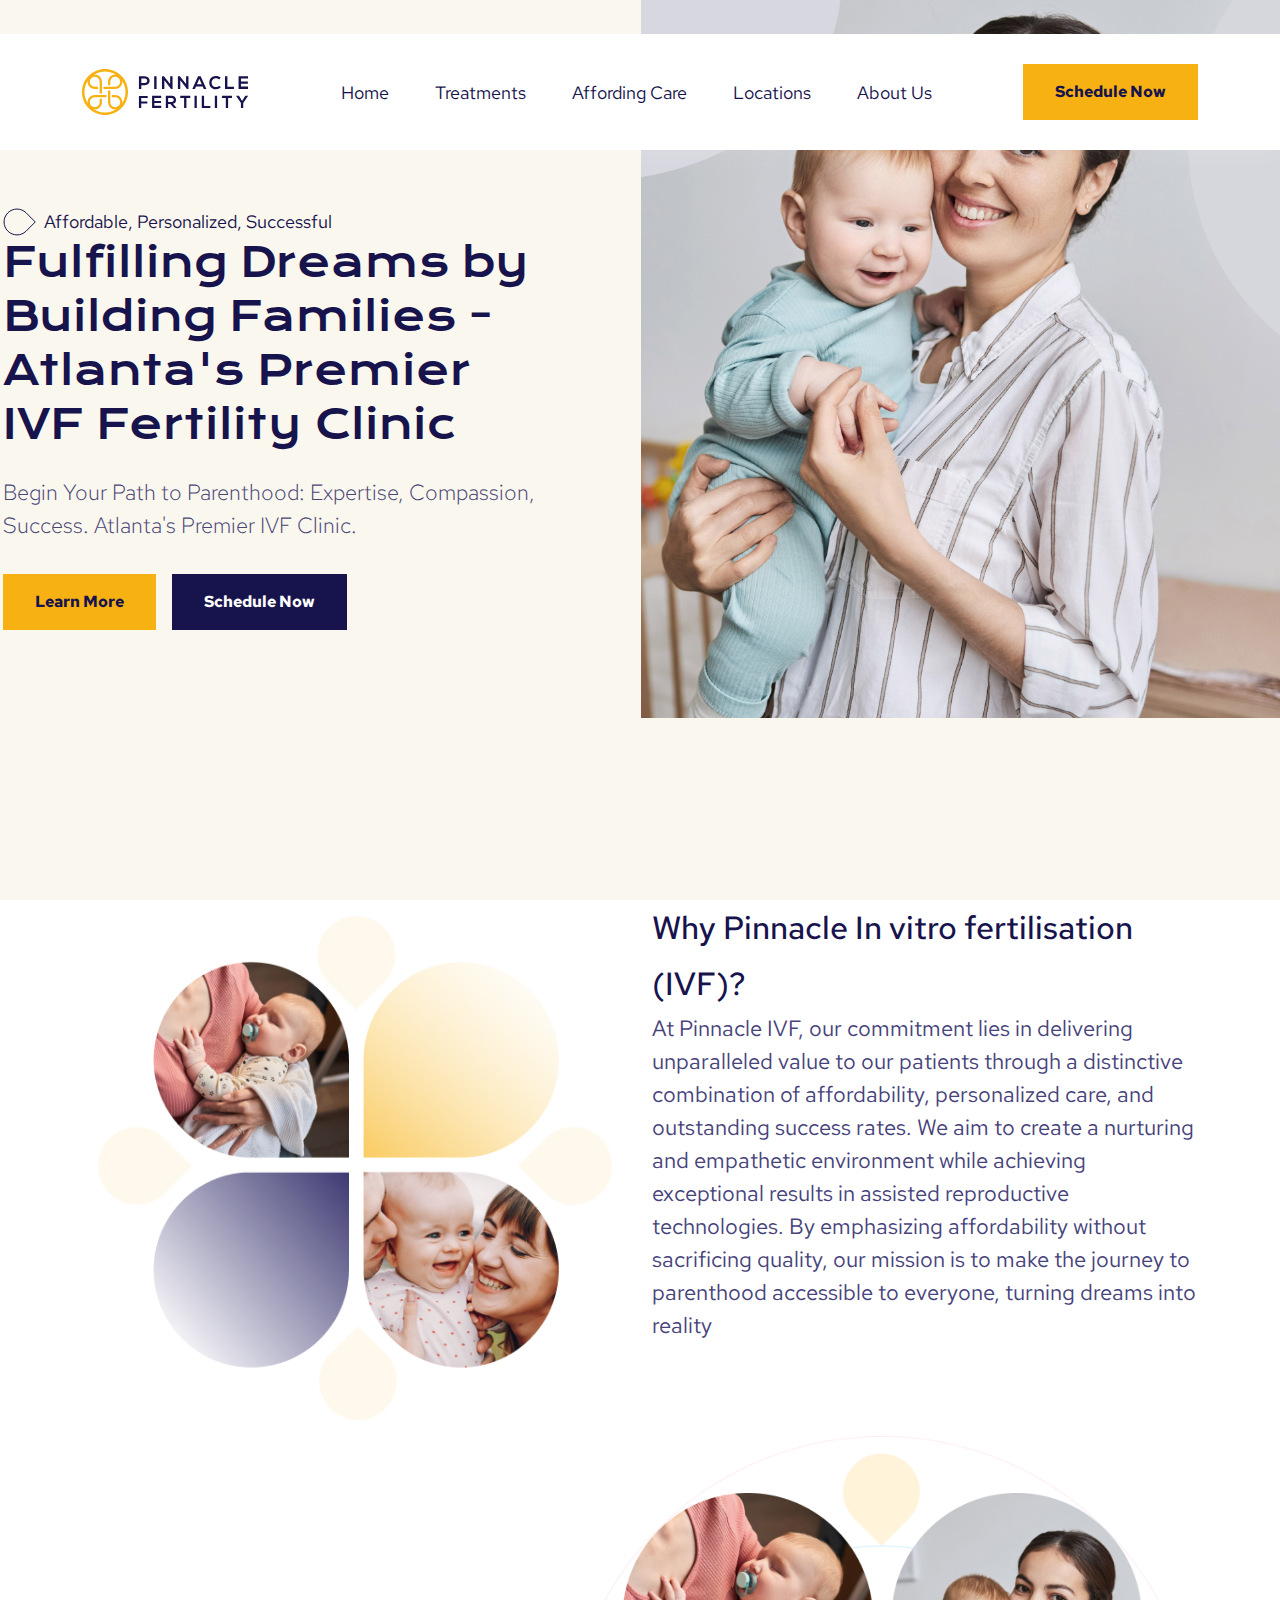
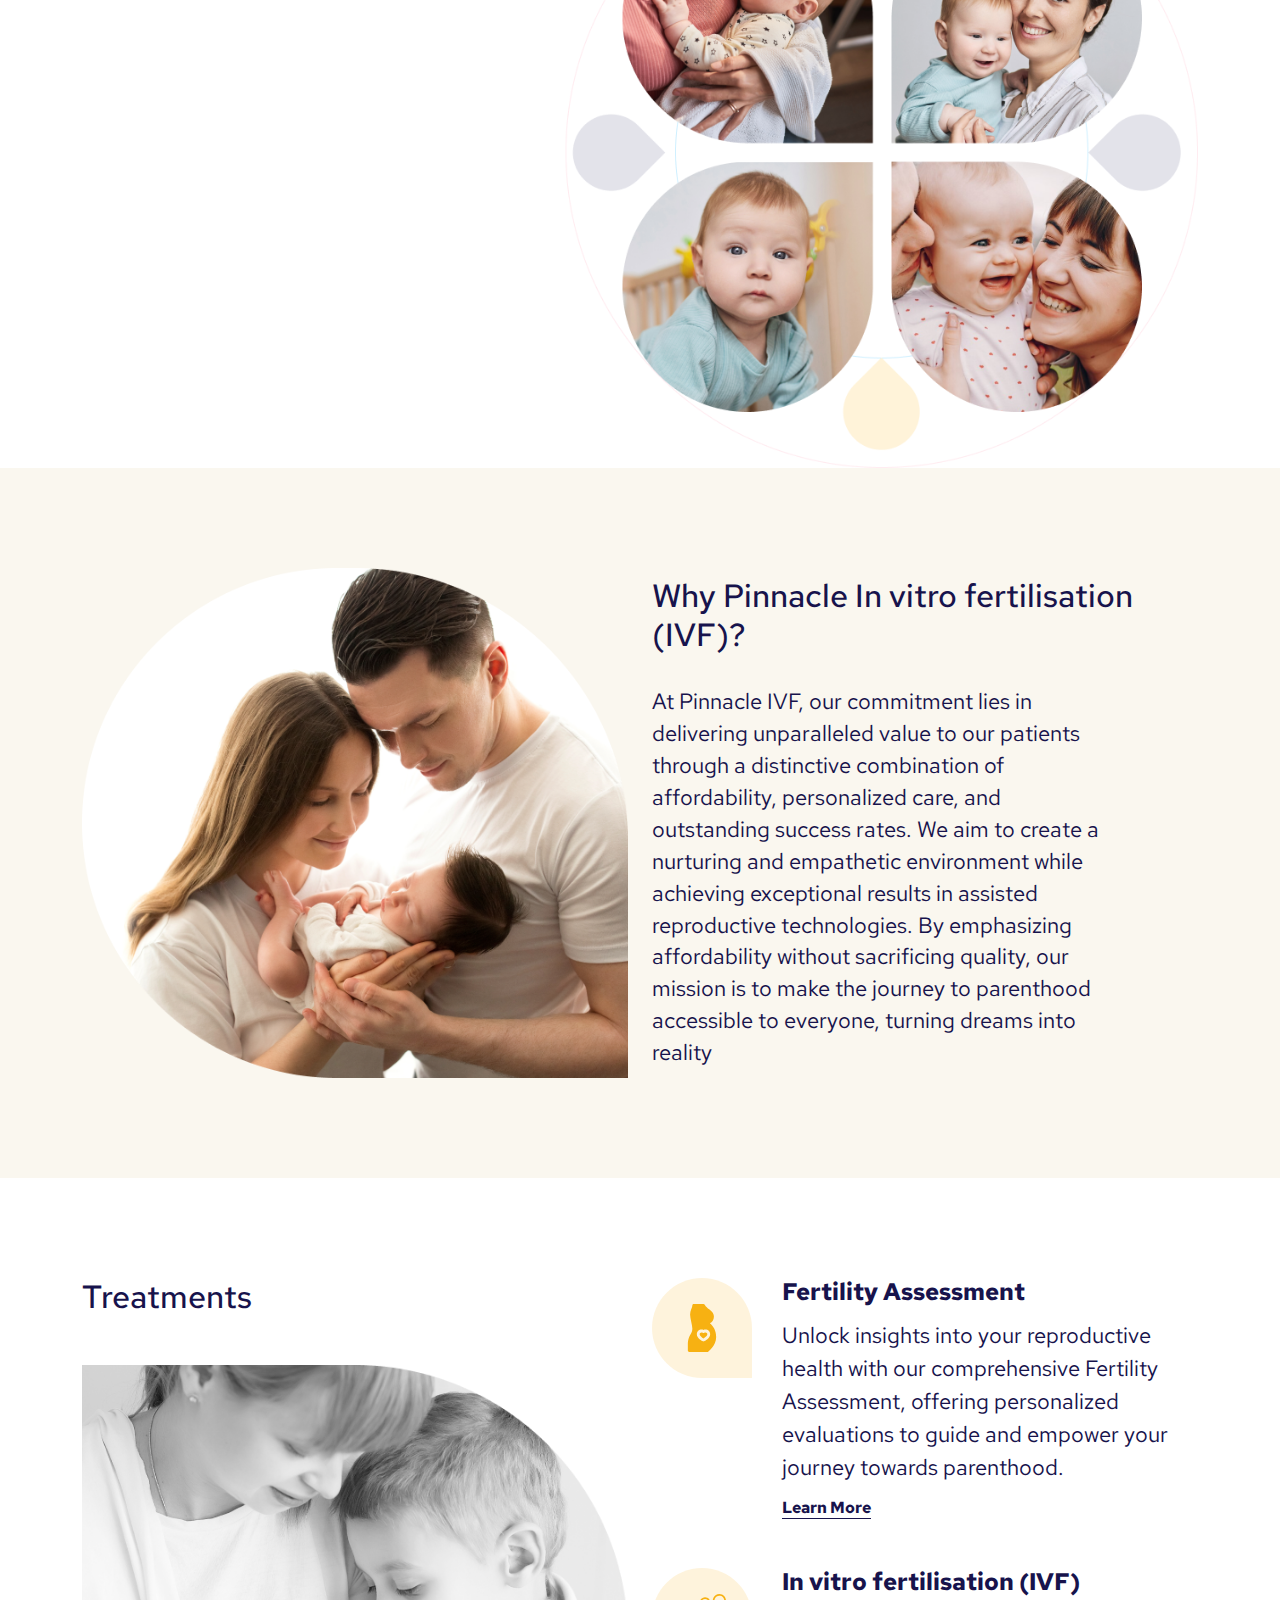
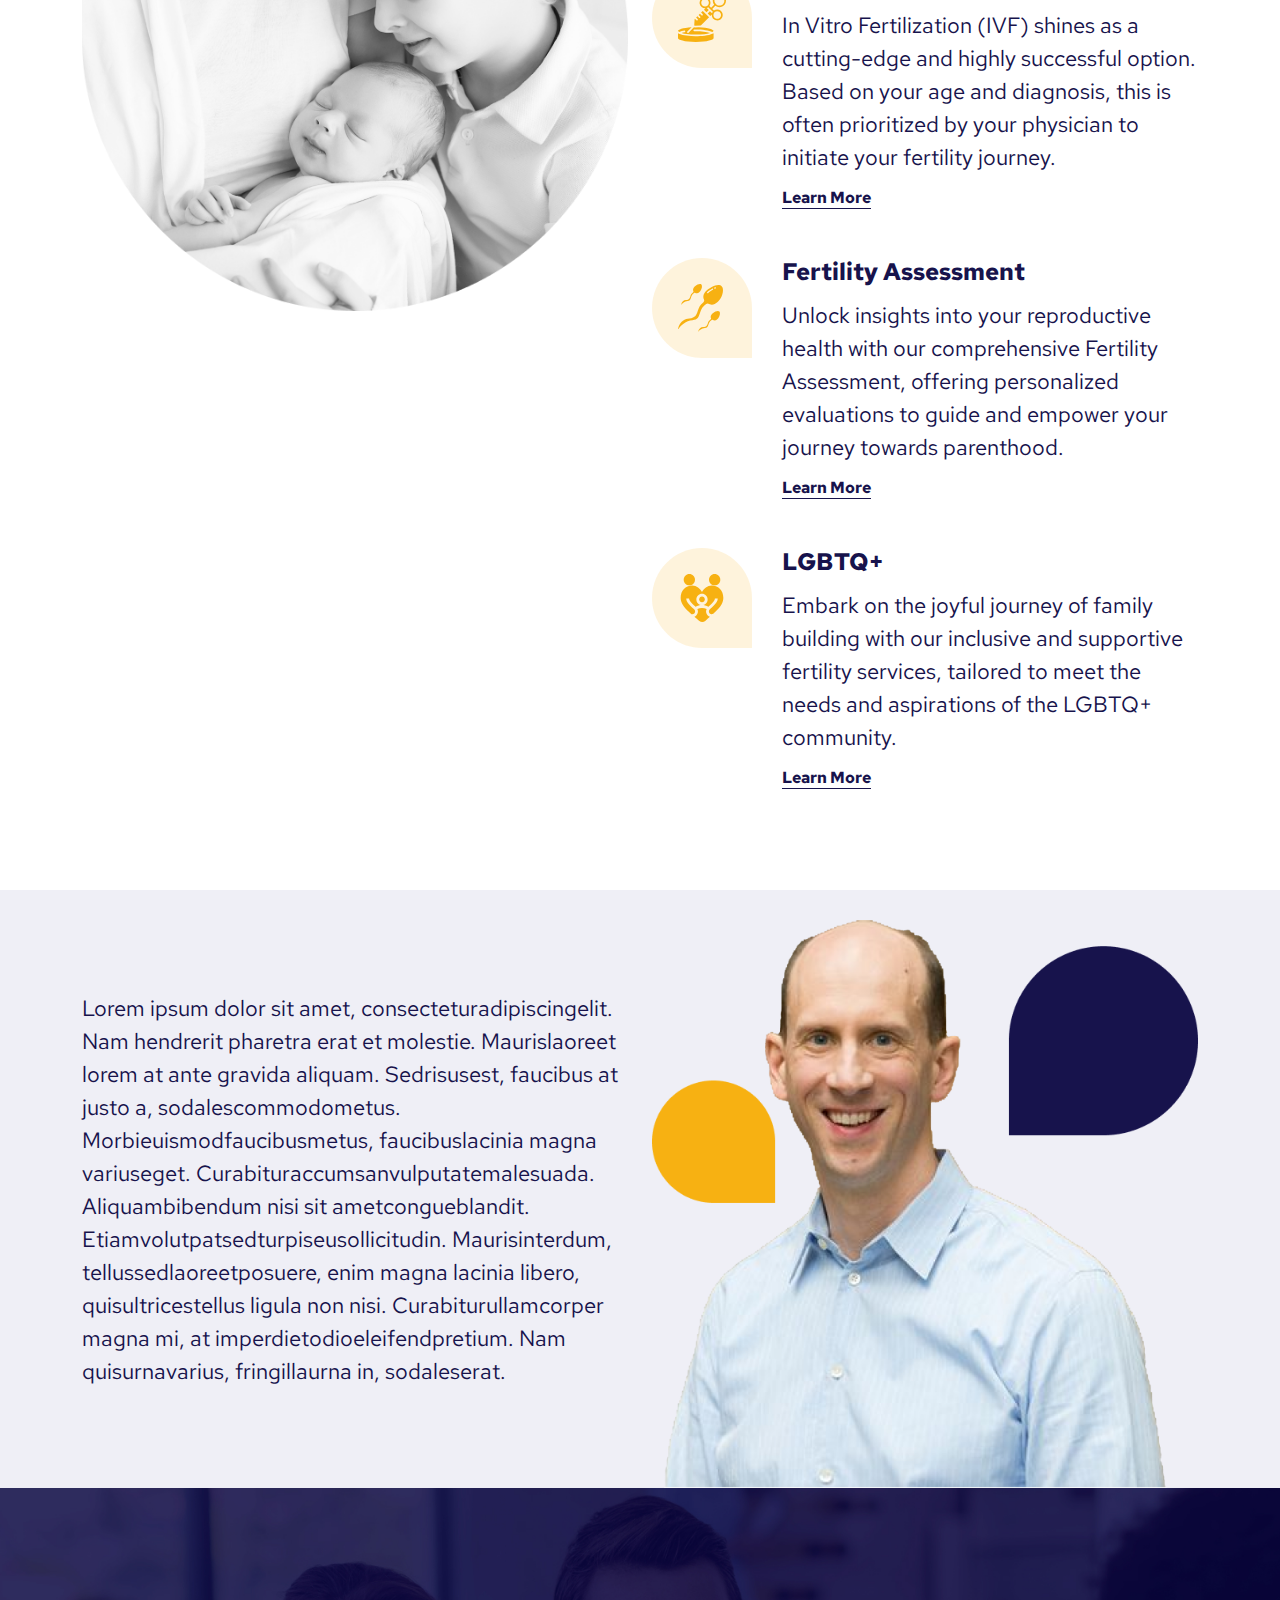
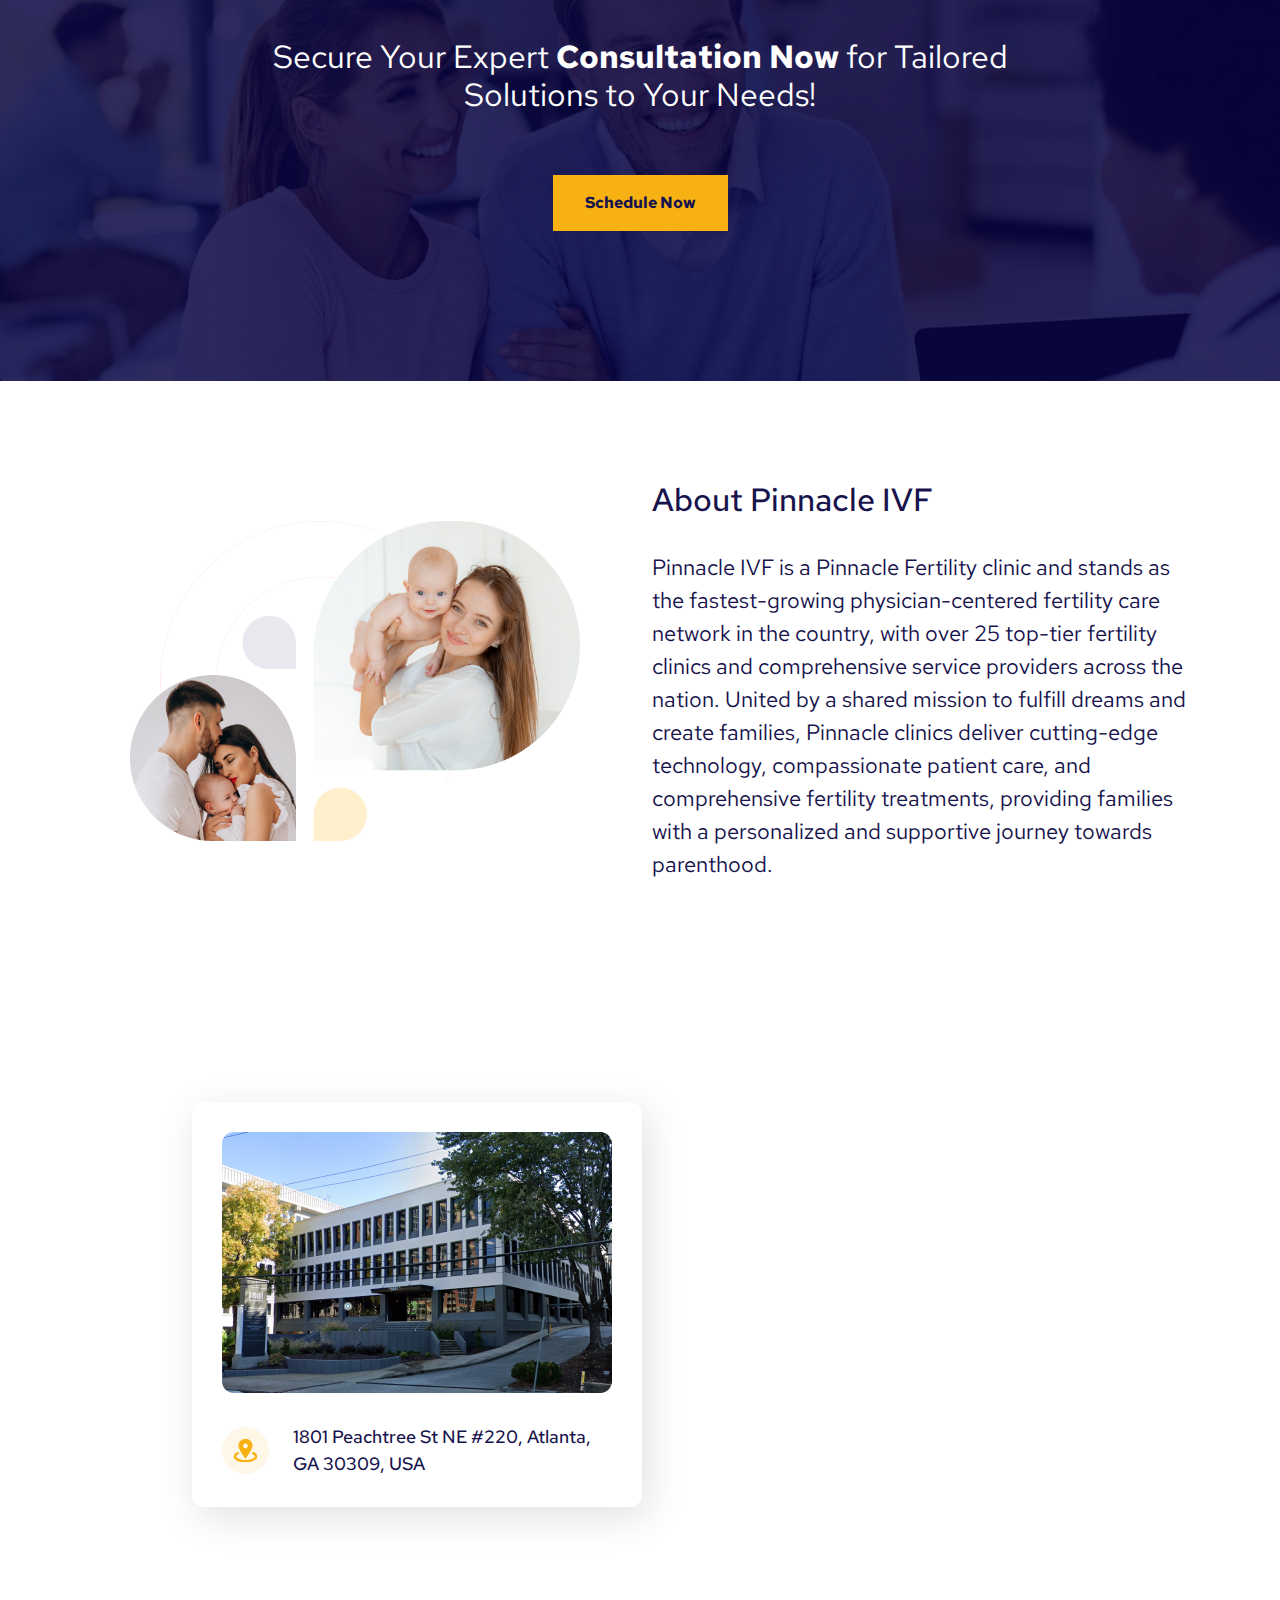
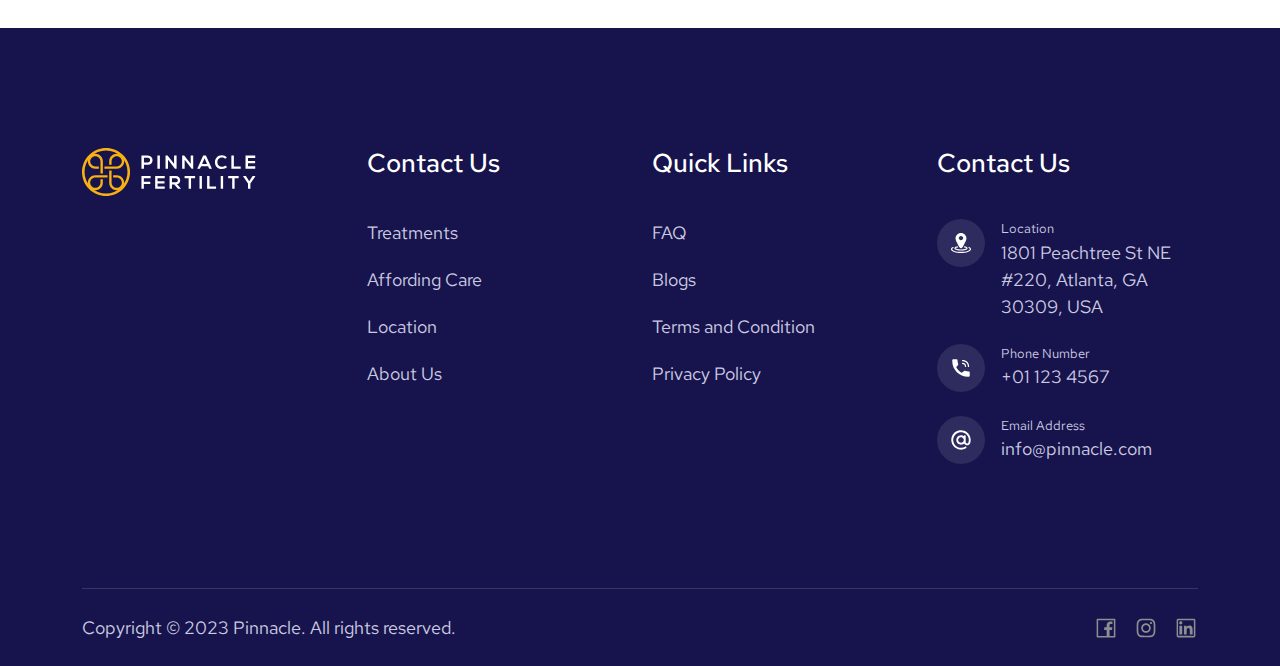
==== commit 1b6af425: "font add" ====
--- a/index.html
+++ b/index.html
@@ -52,7 +52,7 @@
         <div class="navbar-wrap">
             <nav class="navbar navbar-expand-lg">
                 <div class="container">
-                    <div class="d-flex justify-content-between w-100">
+                    <div class="d-flex justify-content-between">
                         <!-- Logo area  -->
                     <div class="">
                         <a href="index.html">
@@ -103,8 +103,8 @@
                         </ul>
 
                         <!-- Schedule Now Button  -->
-                        <div class="blue-btn mt-3 mt-lg-0">
-                            <a href="#" class="text-decoration-none text-white font-inter fs-6 fw-bold bg-primary-blue">
+                        <div class=" mt-3 mt-lg-0">
+                            <a href="#" class="yellow-fill-btn bg-secondary-yellow fw-bold fs-6 text-clr-primary-blue">
                                 Schedule Now
                             </a>
                         </div>
@@ -144,12 +144,12 @@
                         </p>
 
                         <!-- Button wrapper  -->
-                        <div class="dubble-btn-wrap">
+                        <div class="dubble-btn-wrap ">
                             <a href="#" class="yellow-fill-btn bg-secondary-yellow fw-bold fs-6 text-clr-primary-blue">
+                                Learn More
+                            </a>
+                            <a href="#" class="blue-btn fw-bold fs-6 text-white">
                                 Schedule Now
-                            </a>
-                            <a href="#" class="blue-btn bg-white fw-bold fs-6 text-clr-primary-blue">
-                                Learn More
                             </a>
                         </div>
                         <!-- Button wrapper  -->
@@ -166,6 +166,28 @@
         </div>
     </section>
     <!-- banner -End -->
+
+
+
+    <!-- Why Pinnacle -start -->
+    <section class="why-pinnacle">
+        <div class="container">
+            <div class="row">
+                <div class="col-lg-6">
+                    <div class="why-img">
+                        <img src="assets/img/why.png" class="img-fluid" alt="">
+                    </div>
+                </div>
+                <div class="col-lg-6">
+                    <div class="why-pinnacle-content">
+                        <h2 class="fs-32 text-clr-primary-blue">Why Pinnacle In vitro fertilisation (IVF)?</h2>
+                        <p class="text-gray-3 fs-22">At Pinnacle IVF, our commitment lies in delivering unparalleled value to our patients through a distinctive combination of affordability, personalized care, and outstanding success rates. We aim to create a nurturing and empathetic environment while achieving exceptional results in assisted reproductive technologies. By emphasizing affordability without sacrificing quality, our mission is to make the journey to parenthood accessible to everyone, turning dreams into reality</p>
+                    </div>
+                </div>
+            </div>
+        </div>
+    </section>
+    <!-- Why Pinnacle -End -->
 
 
 
--- a/assets/css/style.css
+++ b/assets/css/style.css
@@ -1 +1 @@
-@import url("https://fonts.googleapis.com/css2?family=Krona+One&display=swap");@import url("https://fonts.googleapis.com/css2?family=Red+Hat+Text:wght@300;400;500;600;700&display=swap");*{padding:0;margin:0;-webkit-box-sizing:border-box;box-sizing:border-box}body{padding:0;margin:0;font-family:'Red Hat Text', sans-serif;font-weight:400;overflow-x:hidden}:root{--primary-blue: #17134c;--light-blue: #efeff6;--secondary-yellow: #f7b112;--light-yellow: #faf7ef;--light-gay:#EEEEF1;--gray-1: #3f3e4e;--gray-2: #cbcae1;--gray-3: #47437B;--gray-4: #494675}@media (min-width: 1920px){.container{max-width:1440px;padding:0 15px}}h1,h2,h3,h4,h5,h6{padding:0;margin:0}p{padding:0;margin:0}a{text-decoration:none}ul{list-style:none;padding:0}.ff-ko{font-family:'Krona One', sans-serif}.text-clr-primary-blue{color:var(--primary-blue)}.text-clr-light-blue{color:var(--light-blue)}.text-clr-secondary-yellow{color:var(--secondary-yellow)}.text-clr-light-yellow{color:var(--light-yellow)}.text-gray-1{color:var(--gray-1)}.text-gray-2{color:var(--gray-2)}.text-gray-4{color:var(--gray-4)}.bg-primary-blue{background-color:var(--primary-blue)}.bg-light-blue{background-color:var(--light-blue)}.bg-secondary-yellow{background-color:var(--secondary-yellow)}.bg-light-yellow{background-color:var(--light-yellow)}.bg-light-gray{background-color:var(--light-gay)}.fs-12{font-size:12px;line-height:1.4em}@media (max-width: 767px){.fs-12{font-size:10px}}.fs-13{font-size:13px}.fs-18{font-size:18px}@media (max-width: 1199px){.fs-18{font-size:16px}}@media (max-width: 991px){.fs-18{font-size:15px}}@media (max-width: 567px){.fs-18{font-size:14px}}.fs-22{font-size:22px}@media (max-width: 1199px){.fs-22{font-size:20px}}@media (max-width: 991px){.fs-22{font-size:18px}}@media (max-width: 767px){.fs-22{font-size:16px}}.fs-26{font-size:26px}@media (max-width: 1199px){.fs-26{font-size:22px}}@media (max-width: 991px){.fs-26{font-size:20px}}.fs-32{font-size:32px;line-height:1.75em}.fs-40{font-size:40px;line-height:1.35em}.section-padding-120{padding-block:120px}@media (max-width: 1399px){.section-padding-120{padding-block:100px}}@media (max-width: 1199px){.section-padding-120{padding-block:90px}}@media (max-width: 991px){.section-padding-120{padding-block:80px}}@media (max-width: 767px){.section-padding-120{padding-block:60px}}.section-padding-180{padding-block:180px}@media (max-width: 1399px){.section-padding-180{padding-block:150px}}@media (max-width: 1199px){.section-padding-180{padding-block:120px}}@media (max-width: 991px){.section-padding-180{padding-block:100px}}@media (max-width: 767px){.section-padding-180{padding-block:80px}}@media (max-width: 575px){.section-padding-180{padding-block:60px}}.pt-30{padding-top:30px}.pb-12{padding-bottom:12px}.pb-24{padding-bottom:24px}.mb-24{margin-bottom:24px}@media (max-width: 991px){.mb-24{margin-bottom:18px}}.pb-30{padding-bottom:30px}.pb-32{padding-bottom:32px}.mb-12{margin-bottom:12px}.mb-30{margin-bottom:30px}.mb-32{margin-bottom:32px}@media (max-width: 1199px){.mb-32{margin-bottom:25px}}@media (max-width: 1199px){.mb-32{margin-bottom:25px}}.pb-60{padding-bottom:60px}.mb-60{margin-bottom:60px}@media (max-width: 1199px){.mb-60{margin-bottom:50px}}@media (max-width: 991px){.mb-60{margin-bottom:40px}}@media (max-width: 575px){.mb-60{margin-bottom:25px}}.pl-30{padding-left:30px}.ml-30{margin-left:30px}.lt-1{letter-spacing:1.2px}@media (max-width: 991px){.fs-4{font-size:22px !important}}@media (max-width: 767px){.fs-4{font-size:20px !important}}@media (min-width: 1920px){.container{max-width:1440px;padding:0 15px}}.header-navbar-wrap{max-width:1370px;width:100%;margin:auto;padding:0 15px;position:absolute;background-color:#ffffff;-webkit-box-shadow:0 10px 20px rgba(255,255,255,0.08);box-shadow:0 10px 20px rgba(255,255,255,0.08);left:50%;-webkit-transform:translateX(-50%);transform:translateX(-50%);top:34px}@media (max-width: 991px){.header-navbar-wrap{-webkit-box-shadow:0 10px 20px rgba(23,19,76,0.08);box-shadow:0 10px 20px rgba(23,19,76,0.08)}}.blue-btn a{border-radius:100px;display:-webkit-inline-box;display:-ms-inline-flexbox;display:inline-flex;padding:11px 22px;-webkit-box-pack:center;-ms-flex-pack:center;justify-content:center;-webkit-box-align:center;-ms-flex-align:center;align-items:center;gap:10px;-webkit-transition:all 250ms ease-in-out;transition:all 250ms ease-in-out;text-wrap:nowrap}.blue-btn a:hover{background-color:var(--secondary-yellow);color:var(--primary-blue) !important}.navbar-wrap{padding-block:22px}@media (max-width: 991px){.navbar-wrap{padding-block:15px}}@media (max-width: 767px){.navbar-wrap{padding-block:5px}}.navbar-wrap .navbar-toggler:focus{outline:none;-webkit-box-shadow:none;box-shadow:none}.topbar-menu-wrap li.nav-item{padding-inline:15px;text-wrap:nowrap}@media (max-width: 1200px){.topbar-menu-wrap li.nav-item{padding-inline:5px}}.topbar-menu-wrap li.nav-item a{position:relative;color:var(--primary-blue) !important}.topbar-menu-wrap li.nav-item a::after{position:absolute;content:'';width:0px;height:1px;left:8px;bottom:5px;background-color:var(--secondary-yellow);-webkit-transition:all 300ms ease-in-out;transition:all 300ms ease-in-out}@media (max-width: 991px){.topbar-menu-wrap li.nav-item a::after{left:0px}}@media (max-width: 1200px){.topbar-menu-wrap li.nav-item a{font-size:16px}}.topbar-menu-wrap li.nav-item a:hover::after{width:24px}.topbar-menu-wrap li.nav-item .active{color:var(--primary-blue) !important}.topbar-menu-wrap{padding-top:0px}@media (max-width: 991px){.topbar-menu-wrap{padding-top:25px}}.banner{min-height:100vh}.banner .banner-wrapper{max-width:1620px;width:100%;margin-left:auto;padding-left:15px}.dubble-btn-wrap{gap:16px}.yellow-fill-btn{padding:15px 31px;-webkit-transition:all 200ms ease-in-out;transition:all 200ms ease-in-out;border:1px solid var(--secondary-yellow);display:inline-block}@media (max-width: 767px){.yellow-fill-btn{padding:12px 25px;font-size:14px !important}}.yellow-fill-btn:hover{background:var(--primary-blue);color:#ffffff;border-color:var(--primary-blue)}.blue-btn{padding:15px 31px;-webkit-transition:all 200ms ease-in-out;transition:all 200ms ease-in-out;border:1px solid var(--primary-blue);display:inline-block}@media (max-width: 767px){.blue-btn{padding:12px 25px;font-size:14px !important}}.blue-btn:hover{background:var(--primary-blue) !important;color:#ffffff;border-color:var(--primary-blue)}.cta-button-wrap{display:inline-block}@media (max-width: 767px){.cta-button-wrap{padding:12px 25px;font-size:14px !important}}.cta-button-wrap .yellow-fill-btn:hover{background:transparent !important;color:var(--secondary-yellow) !important;border-color:var(--secondary-yellow) !important}.call-to-action{background-image:url("../img/call-to-action-bg.jpg");background-repeat:no-repeat;background-size:cover;background-position:center center}.call-to-action .cta-inner-wrap{max-width:927px;padding-inline:30px}@media (max-width: 767px){.call-to-action .cta-inner-wrap{padding-inline:10px}}@media (max-width: 575px){.call-to-action .cta-inner-wrap{padding-inline:0px}}.why-pinnacle .text-content p{max-width:85%;line-height:1.45em}.why-pinnacle .pinnacle-sec-img{text-align:center}@media (max-width: 991px){.why-pinnacle .pinnacle-sec-img img{max-width:500px;width:100%}}@media (max-width: 767px){.why-pinnacle .pinnacle-sec-img img{max-width:400px;width:100%}}.doctor-paul-img{padding-top:30px}@media (max-width: 991px){.doctor-paul-img{padding-top:80px}.doctor-paul-img img{max-width:500px;width:100%}}@media (max-width: 767px){.doctor-paul-img{padding-top:60px}.doctor-paul-img img{max-width:400px;width:100%}}.doctor-section-content{padding-block:125px}@media (max-width: 1399px){.doctor-section-content{padding-block:100px}}@media (max-width: 1199px){.doctor-section-content{padding-block:80px}}@media (max-width: 991px){.doctor-section-content{padding-block:50px 80px}}@media (max-width: 767px){.doctor-section-content{padding-block:40px 60px}}.treatment .treatment-feature-wrapper .learn-more-btn{border-bottom:1px solid var(--primary-blue);-webkit-transition:all 200ms ease-in-out;transition:all 200ms ease-in-out}.treatment .treatment-feature-wrapper .learn-more-btn:hover{color:var(--secondary-yellow);border-color:var(--secondary-yellow)}@media (max-width: 767px){.treatment .treatment-feature-wrapper .learn-more-btn{font-size:14px}}.treatment .treatment-feature-wrapper .treatment-feature-item{display:-webkit-box;display:-ms-flexbox;display:flex;-webkit-box-pack:start;-ms-flex-pack:start;justify-content:flex-start;-webkit-box-align:start;-ms-flex-align:start;align-items:flex-start;gap:30px}@media (max-width: 991px){.treatment .treatment-feature-wrapper .treatment-feature-item{gap:25px}}@media (max-width: 767px){.treatment .treatment-feature-wrapper .treatment-feature-item{gap:20px}}@media (max-width: 991px){.treatment .treatment-feature-wrapper .treatment-feature-item div img{max-width:80px}}@media (max-width: 767px){.treatment .treatment-feature-wrapper .treatment-feature-item div img{max-width:70px}}@media (max-width: 991px){.treatment .treatment-sec-img img{max-width:500px;width:100%}}@media (max-width: 767px){.treatment .treatment-sec-img img{max-width:400px;width:100%}}.about-section-img{text-align:center}@media (max-width: 991px){.about-section-img img{max-width:550px;width:100%}}@media (max-width: 767px){.about-section-img img{max-width:400px;width:100%}}.map-wrapper{position:relative;overflow:hidden;margin-bottom:-10px}.map-wrapper .map-address-card{position:absolute;top:calc(50% - 207px);left:15%;max-width:450px;border-radius:12px;background:#fff;-webkit-box-shadow:6px 10px 40px 0px rgba(0,0,0,0.12);box-shadow:6px 10px 40px 0px rgba(0,0,0,0.12);padding:30px}@media (max-width: 991px){.map-wrapper .map-address-card{max-width:380px}}@media (max-width: 767px){.map-wrapper .map-address-card{max-width:320px;padding:20px;top:calc(50% - 170px)}}@media (max-width: 575px){.map-wrapper .map-address-card{max-width:260px;top:calc(50% - 170px);padding:15px;left:calc(50% -130px)}}@media (max-width: 350px){.map-wrapper .map-address-card{max-width:200px;top:calc(50% - 170px);padding:10px;left:calc(50% -130px)}}.map-wrapper .address-info{margin-top:30px;display:-webkit-box;display:-ms-flexbox;display:flex;-webkit-box-pack:start;-ms-flex-pack:start;justify-content:flex-start;-webkit-box-align:center;-ms-flex-align:center;align-items:center;gap:24px}@media (max-width: 575px){.map-wrapper .address-info{gap:16px;margin-top:15px}.map-wrapper .address-info p{font-size:12px}}.map-wrapper .map-iframe-wrap .map-iframe-inner{height:100%;min-height:800px}@media (max-width: 1199px){.map-wrapper .map-iframe-wrap .map-iframe-inner{min-height:700px}}@media (max-width: 991px){.map-wrapper .map-iframe-wrap .map-iframe-inner{min-height:600px}}.footer{padding-top:120px}@media (max-width: 1199px){.footer{padding-top:100px}}@media (max-width: 776px){.footer{padding-top:90px}}@media (max-width: 567px){.footer{padding-top:70px}}.footer .footer-wrapper{padding-bottom:100px;border-bottom:1px solid rgba(255,255,255,0.15)}@media (max-width: 1199px){.footer .footer-wrapper{padding-bottom:50px}}@media (max-width: 776px){.footer .footer-wrapper{padding-bottom:20px}}@media (max-width: 567px){.footer .footer-wrapper{padding-top:0}}.footer .footer-widget .footer-title{margin-bottom:40px}@media (max-width: 776px){.footer .footer-widget .footer-title{margin-bottom:28px}}.footer .footer-widget .footer-menu{margin-bottom:20px}@media (max-width: 776px){.footer .footer-widget .footer-menu{margin-bottom:13px}}.footer .footer-widget .footer-menu .footer-contact-wrap svg *{-webkit-transition:.2s all ease-in-out;transition:.2s all ease-in-out}.footer .footer-widget .footer-menu .footer-contact-wrap:hover svg *{fill:#F7B112}.footer .footer-widget .footer-menu .footer-contact-wrap:hover .contactLogo{background:#fff}.footer .footer-widget .footer-menu .contactLogo{height:48px;width:48px;background:rgba(255,255,255,0.1);border-radius:100px}.footer .footer-widget .footer-menu a{-webkit-transition:.2s all ease-in-out;transition:.2s all ease-in-out}.footer .footer-widget .footer-menu a:hover{color:var(--secondary-yellow) !important}.footer .footer-widget .footer-link{margin-bottom:20px;-webkit-transition:.2s all ease-in-out;transition:.2s all ease-in-out}.footer .footer-widget .footer-link:hover{color:var(--secondary-yellow) !important}.footer .footer-bottom{padding:25px 0}.footer .footer-social .footer-social-link svg *{-webkit-transition:.2s all ease-in-out;transition:.2s all ease-in-out}.footer .footer-social .footer-social-link:hover svg *{fill:var(--secondary-yellow)}
+@import url("https://fonts.googleapis.com/css2?family=Krona+One&display=swap");@import url("https://fonts.googleapis.com/css2?family=Red+Hat+Text:wght@300;400;500;600;700&display=swap");*{padding:0;margin:0;-webkit-box-sizing:border-box;box-sizing:border-box}body{padding:0;margin:0;font-family:'Red Hat Text', sans-serif;font-weight:400;overflow-x:hidden}:root{--primary-blue: #17134c;--light-blue: #efeff6;--secondary-yellow: #f7b112;--light-yellow: #faf7ef;--light-gay:#EEEEF1;--gray-1: #3f3e4e;--gray-2: #cbcae1;--gray-3: #47437B;--gray-4: #494675}@media (min-width: 1920px){.container{max-width:1440px;padding:0 15px}}h1,h2,h3,h4,h5,h6{padding:0;margin:0}p{padding:0;margin:0}a{text-decoration:none}ul{list-style:none;padding:0}.ff-ko{font-family:'Krona One', sans-serif}.text-clr-primary-blue{color:var(--primary-blue)}.text-clr-light-blue{color:var(--light-blue)}.text-clr-secondary-yellow{color:var(--secondary-yellow)}.text-clr-light-yellow{color:var(--light-yellow)}.text-gray-1{color:var(--gray-1)}.text-gray-2{color:var(--gray-2)}.text-gray-3{color:var(--gray-3)}.text-gray-4{color:var(--gray-4)}.bg-primary-blue{background-color:var(--primary-blue)}.bg-light-blue{background-color:var(--light-blue)}.bg-secondary-yellow{background-color:var(--secondary-yellow)}.bg-light-yellow{background-color:var(--light-yellow)}.bg-light-gray{background-color:var(--light-gay)}.fs-12{font-size:12px;line-height:1.4em}@media (max-width: 767px){.fs-12{font-size:10px}}.fs-13{font-size:13px}.fs-18{font-size:18px}@media (max-width: 1199px){.fs-18{font-size:16px}}@media (max-width: 991px){.fs-18{font-size:15px}}@media (max-width: 567px){.fs-18{font-size:14px}}.fs-22{font-size:22px}@media (max-width: 1199px){.fs-22{font-size:20px}}@media (max-width: 991px){.fs-22{font-size:18px}}@media (max-width: 767px){.fs-22{font-size:16px}}.fs-26{font-size:26px}@media (max-width: 1199px){.fs-26{font-size:22px}}@media (max-width: 991px){.fs-26{font-size:20px}}.fs-32{font-size:32px;line-height:1.75em}.fs-40{font-size:40px;line-height:1.35em}.section-padding-120{padding-block:120px}@media (max-width: 1399px){.section-padding-120{padding-block:100px}}@media (max-width: 1199px){.section-padding-120{padding-block:90px}}@media (max-width: 991px){.section-padding-120{padding-block:80px}}@media (max-width: 767px){.section-padding-120{padding-block:60px}}.section-padding-180{padding-block:180px}@media (max-width: 1399px){.section-padding-180{padding-block:150px}}@media (max-width: 1199px){.section-padding-180{padding-block:120px}}@media (max-width: 991px){.section-padding-180{padding-block:100px}}@media (max-width: 767px){.section-padding-180{padding-block:80px}}@media (max-width: 575px){.section-padding-180{padding-block:60px}}.pt-30{padding-top:30px}.pb-12{padding-bottom:12px}.pb-24{padding-bottom:24px}.mb-24{margin-bottom:24px}@media (max-width: 991px){.mb-24{margin-bottom:18px}}.pb-30{padding-bottom:30px}.pb-32{padding-bottom:32px}.mb-12{margin-bottom:12px}.mb-30{margin-bottom:30px}.mb-32{margin-bottom:32px}@media (max-width: 1199px){.mb-32{margin-bottom:25px}}@media (max-width: 1199px){.mb-32{margin-bottom:25px}}.pb-60{padding-bottom:60px}.mb-60{margin-bottom:60px}@media (max-width: 1199px){.mb-60{margin-bottom:50px}}@media (max-width: 991px){.mb-60{margin-bottom:40px}}@media (max-width: 575px){.mb-60{margin-bottom:25px}}.pl-30{padding-left:30px}.ml-30{margin-left:30px}.lt-1{letter-spacing:1.2px}@media (max-width: 991px){.fs-4{font-size:22px !important}}@media (max-width: 767px){.fs-4{font-size:20px !important}}@media (min-width: 1920px){.container{max-width:1440px;padding:0 15px}}.header-navbar-wrap{max-width:1370px;width:100%;margin:auto;padding:0 15px;position:absolute;background-color:#ffffff;-webkit-box-shadow:0 10px 20px rgba(255,255,255,0.08);box-shadow:0 10px 20px rgba(255,255,255,0.08);left:50%;-webkit-transform:translateX(-50%);transform:translateX(-50%);top:34px}@media (max-width: 991px){.header-navbar-wrap{-webkit-box-shadow:0 10px 20px rgba(23,19,76,0.08);box-shadow:0 10px 20px rgba(23,19,76,0.08)}}.navbar-wrap{padding-block:22px}@media (max-width: 991px){.navbar-wrap{padding-block:15px}}@media (max-width: 767px){.navbar-wrap{padding-block:5px}}.navbar-wrap .navbar-toggler:focus{outline:none;-webkit-box-shadow:none;box-shadow:none}.topbar-menu-wrap li.nav-item{padding-inline:15px;text-wrap:nowrap}@media (max-width: 1200px){.topbar-menu-wrap li.nav-item{padding-inline:5px}}.topbar-menu-wrap li.nav-item a{position:relative;color:var(--primary-blue) !important}.topbar-menu-wrap li.nav-item a::after{position:absolute;content:'';width:0px;height:1px;left:8px;bottom:5px;background-color:var(--secondary-yellow);-webkit-transition:all 300ms ease-in-out;transition:all 300ms ease-in-out}@media (max-width: 991px){.topbar-menu-wrap li.nav-item a::after{left:0px}}@media (max-width: 1200px){.topbar-menu-wrap li.nav-item a{font-size:16px}}.topbar-menu-wrap li.nav-item a:hover::after{width:24px}.topbar-menu-wrap li.nav-item .active{color:var(--primary-blue) !important}.topbar-menu-wrap{padding-top:0px}@media (max-width: 991px){.topbar-menu-wrap{padding-top:25px}}.banner{min-height:100vh}.banner .banner-wrapper{max-width:1620px;width:100%;margin-left:auto;padding-left:15px}.banner .banner-wrapper .banner-content-wrap{padding-top:120px}.dubble-btn-wrap{gap:16px;display:-webkit-box;display:-ms-flexbox;display:flex}.yellow-fill-btn{padding:15px 31px;-webkit-transition:all 200ms ease-in-out;transition:all 200ms ease-in-out;border:1px solid var(--secondary-yellow);display:inline-block;text-wrap:nowrap}@media (max-width: 767px){.yellow-fill-btn{padding:12px 25px;font-size:14px !important}}.yellow-fill-btn:hover{background:var(--primary-blue);color:#ffffff;border-color:var(--primary-blue)}.blue-btn{padding:16px 32px;-webkit-transition:all 200ms ease-in-out;transition:all 200ms ease-in-out;display:inline-block;text-wrap:nowrap;background-color:var(--primary-blue)}@media (max-width: 767px){.blue-btn{padding:12px 25px;font-size:14px !important}}.blue-btn:hover{background:var(--secondary-yellow) !important;color:#ffffff}.cta-button-wrap{display:inline-block}@media (max-width: 767px){.cta-button-wrap{padding:12px 25px;font-size:14px !important}}.cta-button-wrap .yellow-fill-btn:hover{background:transparent !important;color:var(--secondary-yellow) !important;border-color:var(--secondary-yellow) !important}.call-to-action{background-image:url("../img/call-to-action-bg.jpg");background-repeat:no-repeat;background-size:cover;background-position:center center}.call-to-action .cta-inner-wrap{max-width:927px;padding-inline:30px}@media (max-width: 767px){.call-to-action .cta-inner-wrap{padding-inline:10px}}@media (max-width: 575px){.call-to-action .cta-inner-wrap{padding-inline:0px}}.why-pinnacle .text-content p{max-width:85%;line-height:1.45em}.why-pinnacle .pinnacle-sec-img{text-align:center}@media (max-width: 991px){.why-pinnacle .pinnacle-sec-img img{max-width:500px;width:100%}}@media (max-width: 767px){.why-pinnacle .pinnacle-sec-img img{max-width:400px;width:100%}}.doctor-paul-img{padding-top:30px}@media (max-width: 991px){.doctor-paul-img{padding-top:80px}.doctor-paul-img img{max-width:500px;width:100%}}@media (max-width: 767px){.doctor-paul-img{padding-top:60px}.doctor-paul-img img{max-width:400px;width:100%}}.doctor-section-content{padding-block:125px}@media (max-width: 1399px){.doctor-section-content{padding-block:100px}}@media (max-width: 1199px){.doctor-section-content{padding-block:80px}}@media (max-width: 991px){.doctor-section-content{padding-block:50px 80px}}@media (max-width: 767px){.doctor-section-content{padding-block:40px 60px}}.treatment .treatment-feature-wrapper .learn-more-btn{border-bottom:1px solid var(--primary-blue);-webkit-transition:all 200ms ease-in-out;transition:all 200ms ease-in-out}.treatment .treatment-feature-wrapper .learn-more-btn:hover{color:var(--secondary-yellow);border-color:var(--secondary-yellow)}@media (max-width: 767px){.treatment .treatment-feature-wrapper .learn-more-btn{font-size:14px}}.treatment .treatment-feature-wrapper .treatment-feature-item{display:-webkit-box;display:-ms-flexbox;display:flex;-webkit-box-pack:start;-ms-flex-pack:start;justify-content:flex-start;-webkit-box-align:start;-ms-flex-align:start;align-items:flex-start;gap:30px}@media (max-width: 991px){.treatment .treatment-feature-wrapper .treatment-feature-item{gap:25px}}@media (max-width: 767px){.treatment .treatment-feature-wrapper .treatment-feature-item{gap:20px}}@media (max-width: 991px){.treatment .treatment-feature-wrapper .treatment-feature-item div img{max-width:80px}}@media (max-width: 767px){.treatment .treatment-feature-wrapper .treatment-feature-item div img{max-width:70px}}@media (max-width: 991px){.treatment .treatment-sec-img img{max-width:500px;width:100%}}@media (max-width: 767px){.treatment .treatment-sec-img img{max-width:400px;width:100%}}.about-section-img{text-align:center}@media (max-width: 991px){.about-section-img img{max-width:550px;width:100%}}@media (max-width: 767px){.about-section-img img{max-width:400px;width:100%}}.map-wrapper{position:relative;overflow:hidden;margin-bottom:-10px}.map-wrapper .map-address-card{position:absolute;top:calc(50% - 207px);left:15%;max-width:450px;border-radius:12px;background:#fff;-webkit-box-shadow:6px 10px 40px 0px rgba(0,0,0,0.12);box-shadow:6px 10px 40px 0px rgba(0,0,0,0.12);padding:30px}@media (max-width: 991px){.map-wrapper .map-address-card{max-width:380px}}@media (max-width: 767px){.map-wrapper .map-address-card{max-width:320px;padding:20px;top:calc(50% - 170px)}}@media (max-width: 575px){.map-wrapper .map-address-card{max-width:260px;top:calc(50% - 170px);padding:15px;left:calc(50% -130px)}}@media (max-width: 350px){.map-wrapper .map-address-card{max-width:200px;top:calc(50% - 170px);padding:10px;left:calc(50% -130px)}}.map-wrapper .address-info{margin-top:30px;display:-webkit-box;display:-ms-flexbox;display:flex;-webkit-box-pack:start;-ms-flex-pack:start;justify-content:flex-start;-webkit-box-align:center;-ms-flex-align:center;align-items:center;gap:24px}@media (max-width: 575px){.map-wrapper .address-info{gap:16px;margin-top:15px}.map-wrapper .address-info p{font-size:12px}}.map-wrapper .map-iframe-wrap .map-iframe-inner{height:100%;min-height:800px}@media (max-width: 1199px){.map-wrapper .map-iframe-wrap .map-iframe-inner{min-height:700px}}@media (max-width: 991px){.map-wrapper .map-iframe-wrap .map-iframe-inner{min-height:600px}}.footer{padding-top:120px}@media (max-width: 1199px){.footer{padding-top:100px}}@media (max-width: 776px){.footer{padding-top:90px}}@media (max-width: 567px){.footer{padding-top:70px}}.footer .footer-wrapper{padding-bottom:100px;border-bottom:1px solid rgba(255,255,255,0.15)}@media (max-width: 1199px){.footer .footer-wrapper{padding-bottom:50px}}@media (max-width: 776px){.footer .footer-wrapper{padding-bottom:20px}}@media (max-width: 567px){.footer .footer-wrapper{padding-top:0}}.footer .footer-widget .footer-title{margin-bottom:40px}@media (max-width: 776px){.footer .footer-widget .footer-title{margin-bottom:28px}}.footer .footer-widget .footer-menu{margin-bottom:20px}@media (max-width: 776px){.footer .footer-widget .footer-menu{margin-bottom:13px}}.footer .footer-widget .footer-menu .footer-contact-wrap svg *{-webkit-transition:.2s all ease-in-out;transition:.2s all ease-in-out}.footer .footer-widget .footer-menu .footer-contact-wrap:hover svg *{fill:#F7B112}.footer .footer-widget .footer-menu .footer-contact-wrap:hover .contactLogo{background:#fff}.footer .footer-widget .footer-menu .contactLogo{height:48px;width:48px;background:rgba(255,255,255,0.1);border-radius:100px}.footer .footer-widget .footer-menu a{-webkit-transition:.2s all ease-in-out;transition:.2s all ease-in-out}.footer .footer-widget .footer-menu a:hover{color:var(--secondary-yellow) !important}.footer .footer-widget .footer-link{margin-bottom:20px;-webkit-transition:.2s all ease-in-out;transition:.2s all ease-in-out}.footer .footer-widget .footer-link:hover{color:var(--secondary-yellow) !important}.footer .footer-bottom{padding:25px 0}.footer .footer-social .footer-social-link svg *{-webkit-transition:.2s all ease-in-out;transition:.2s all ease-in-out}.footer .footer-social .footer-social-link:hover svg *{fill:var(--secondary-yellow)}
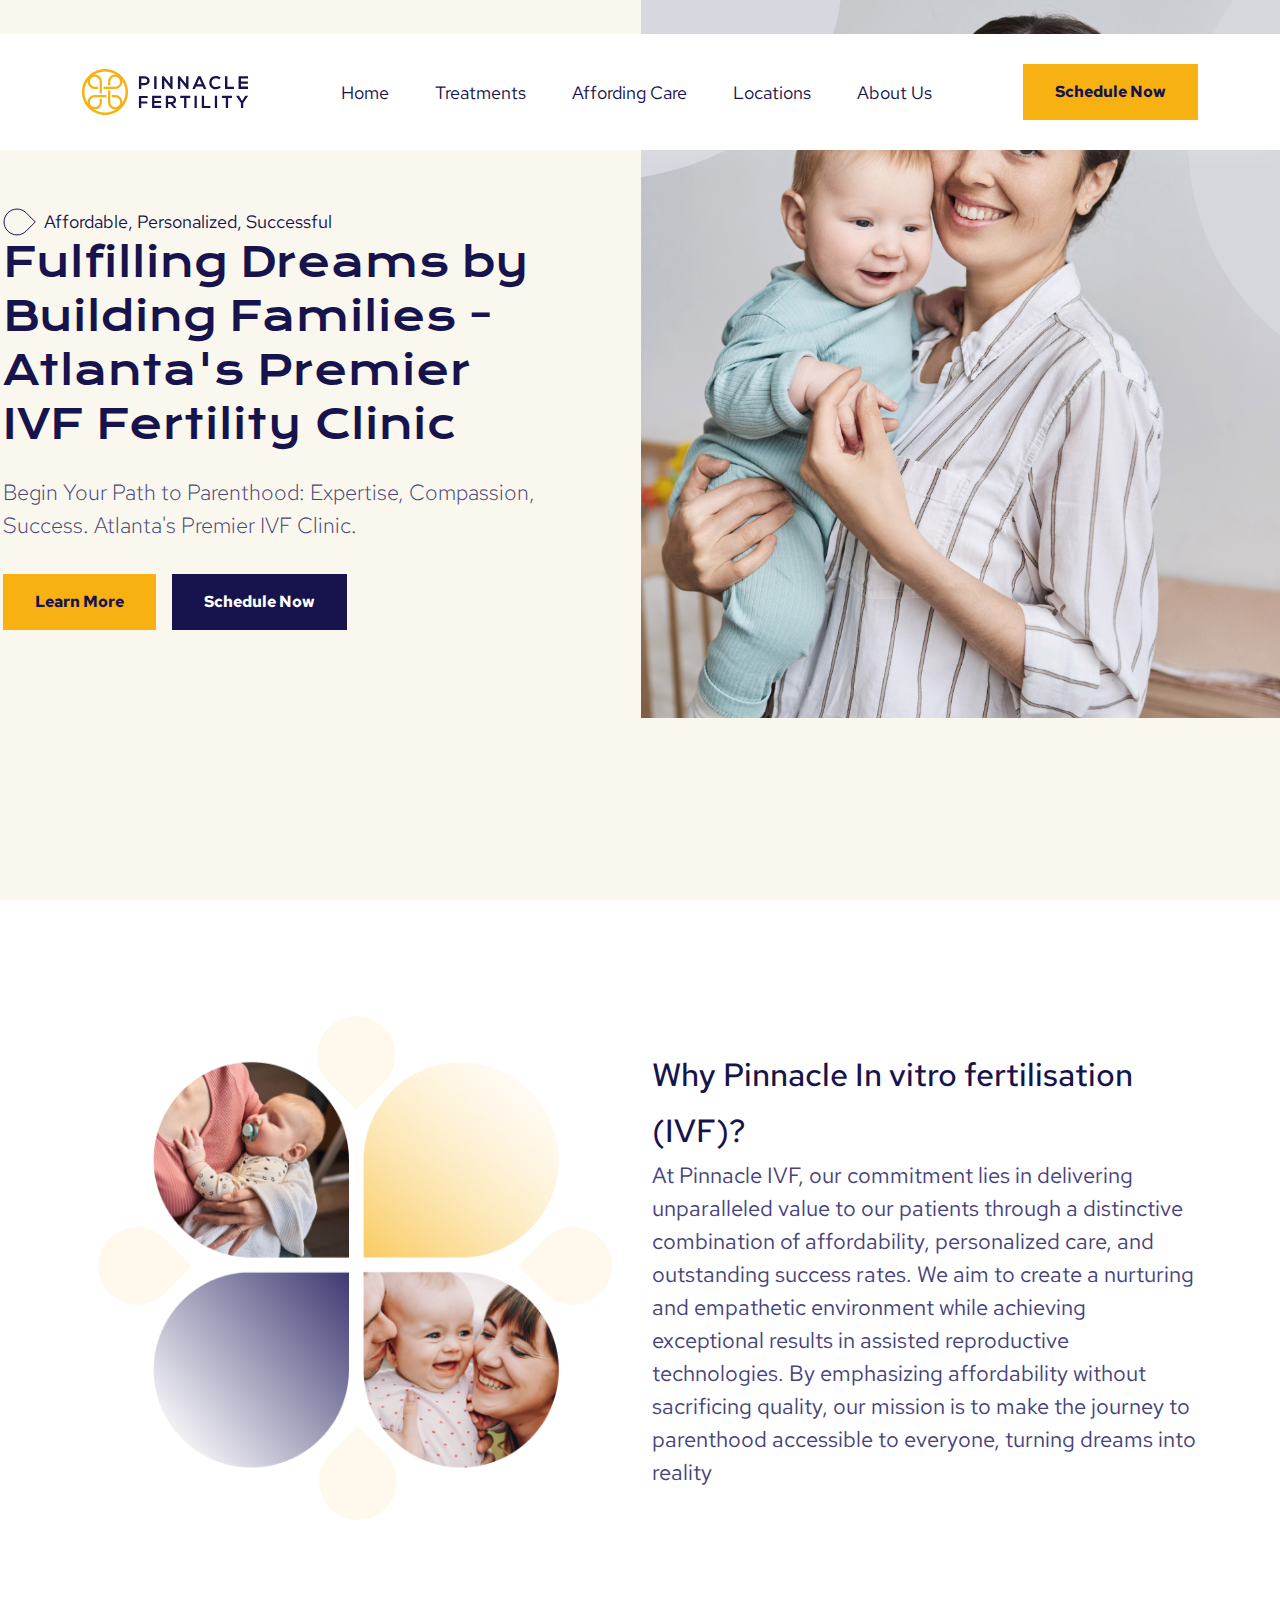
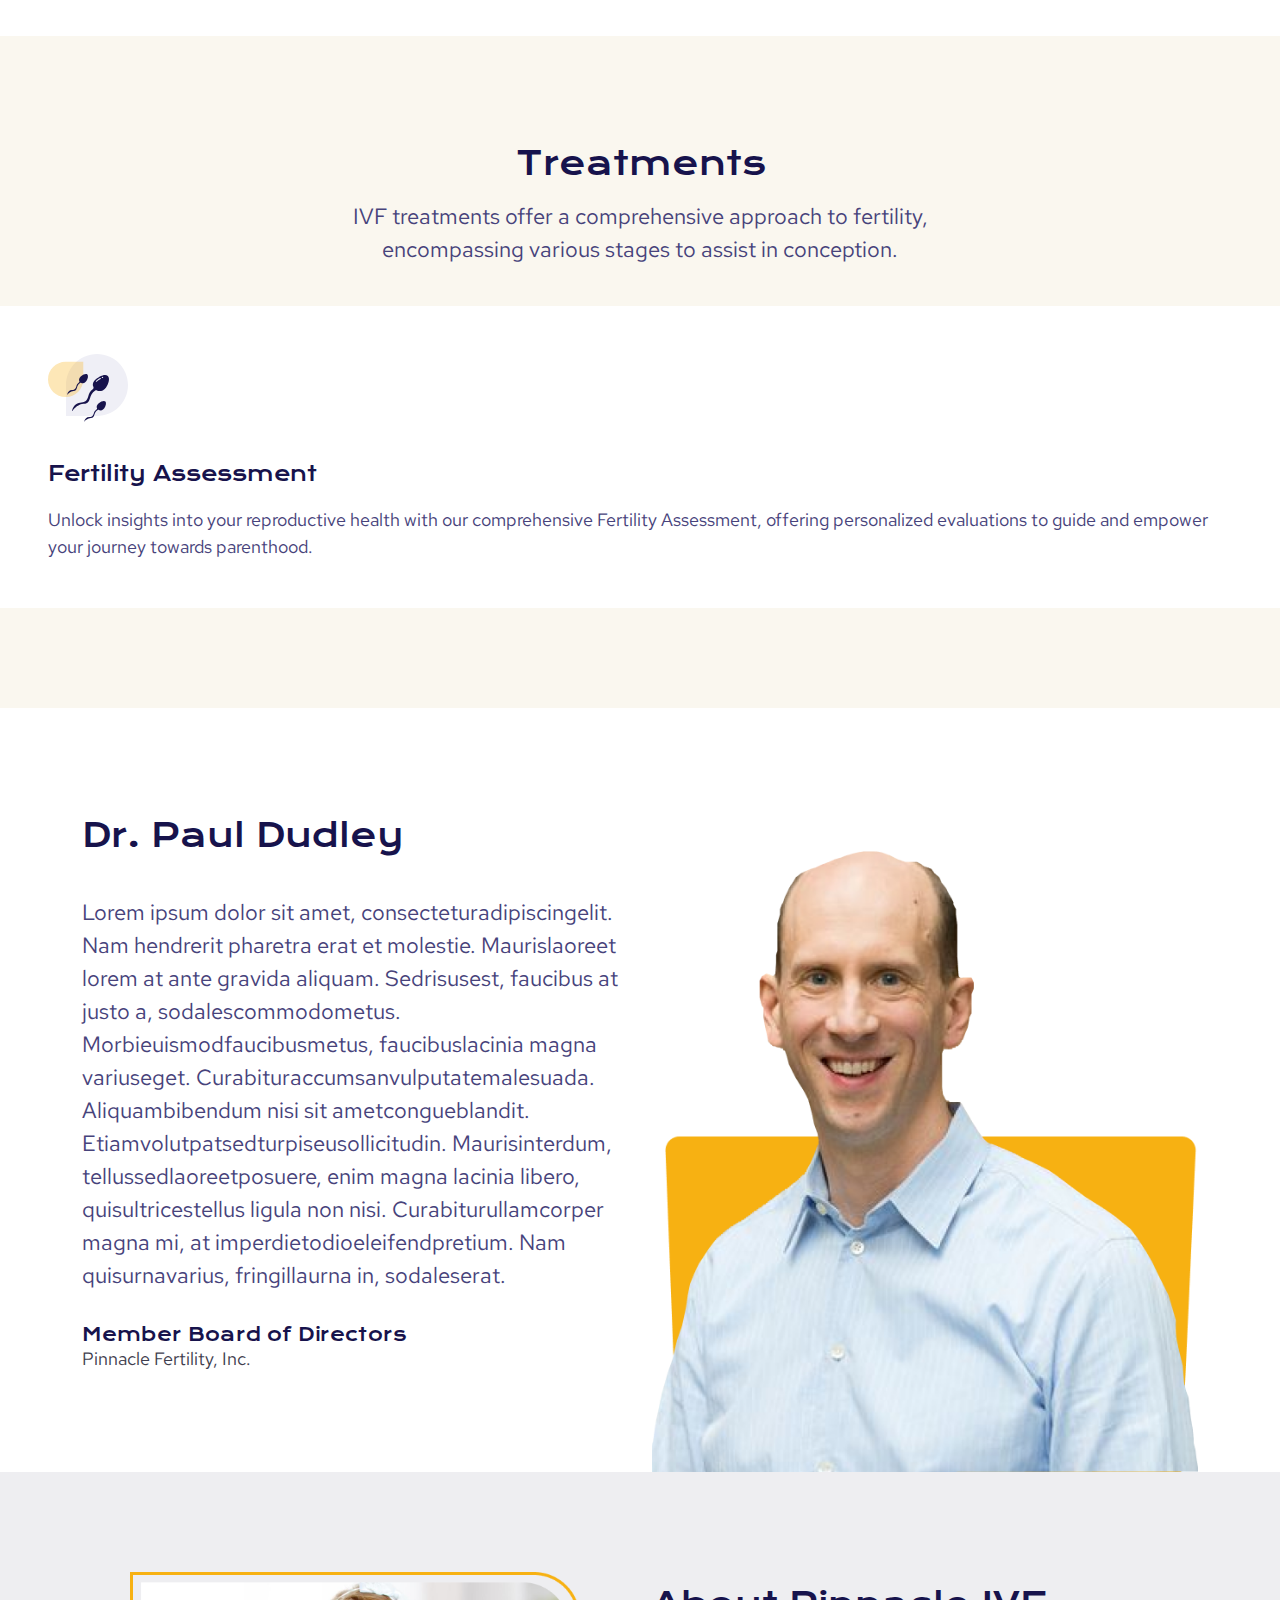
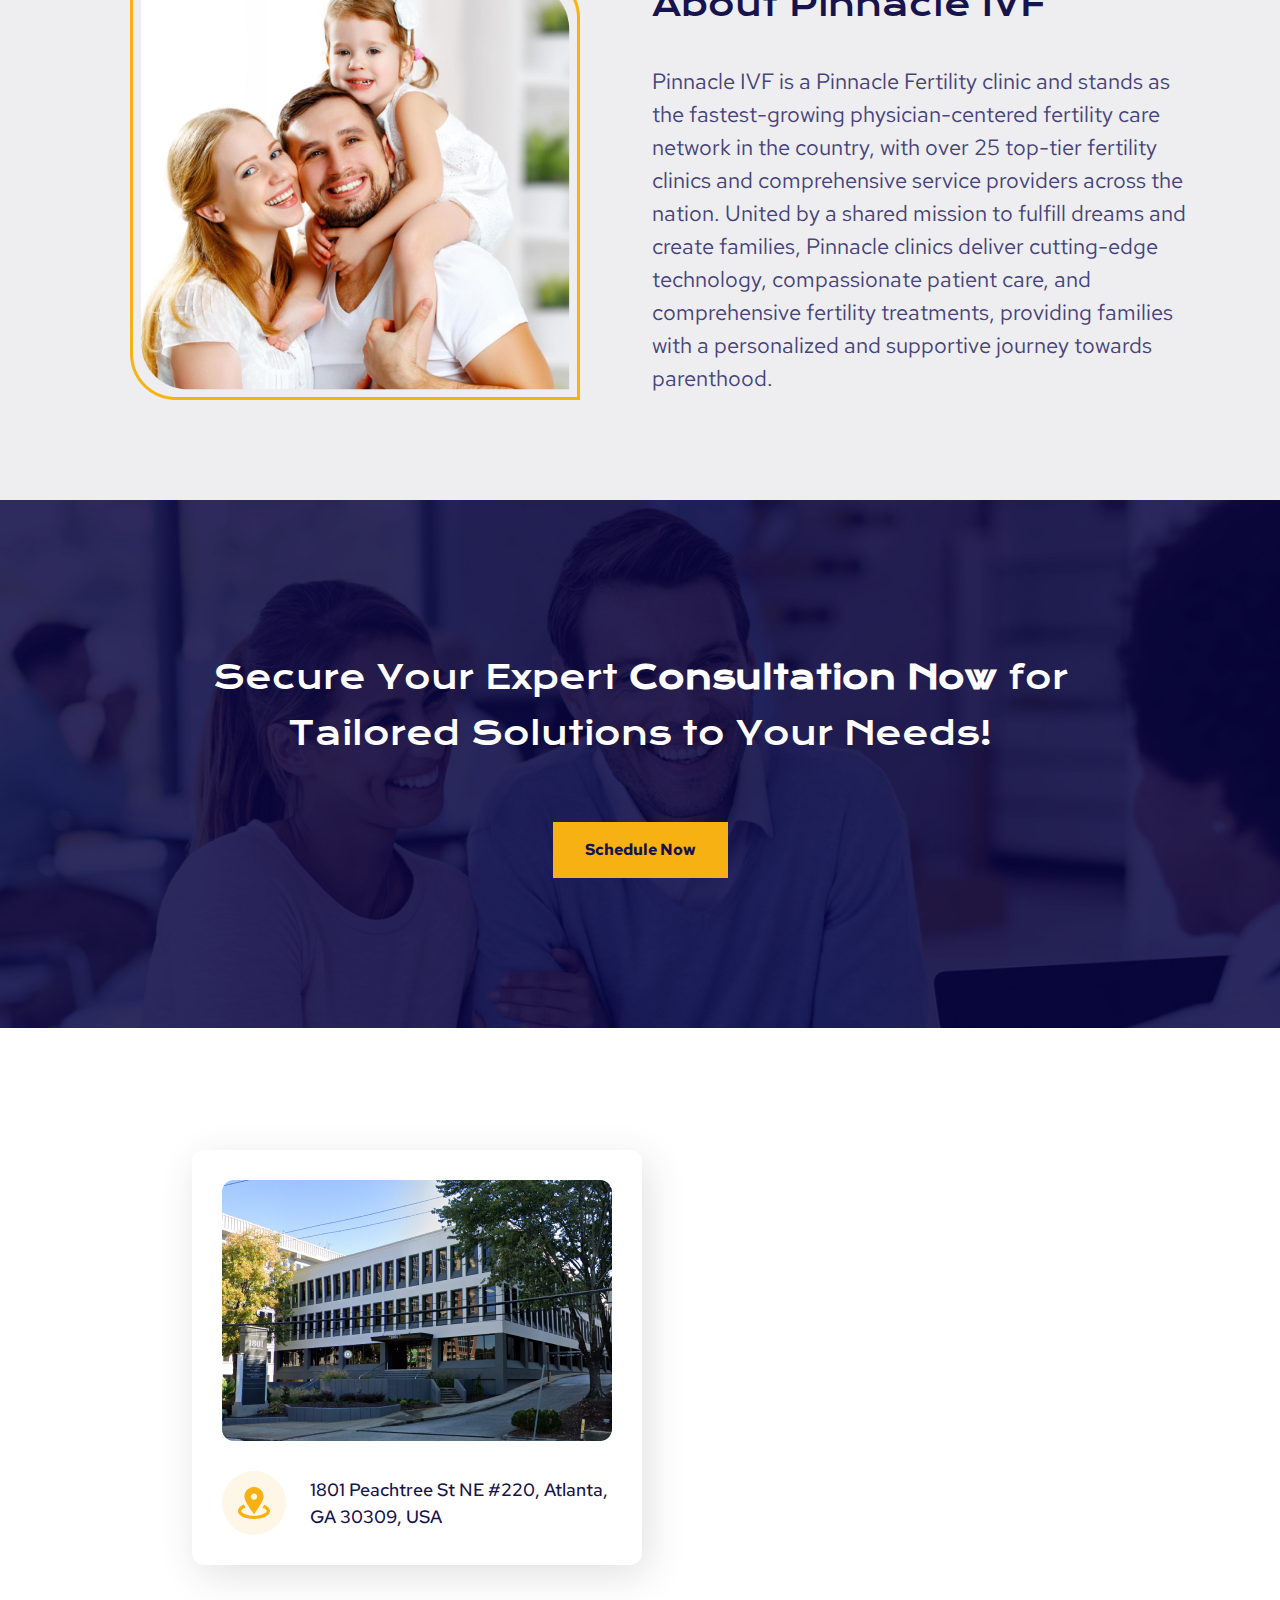
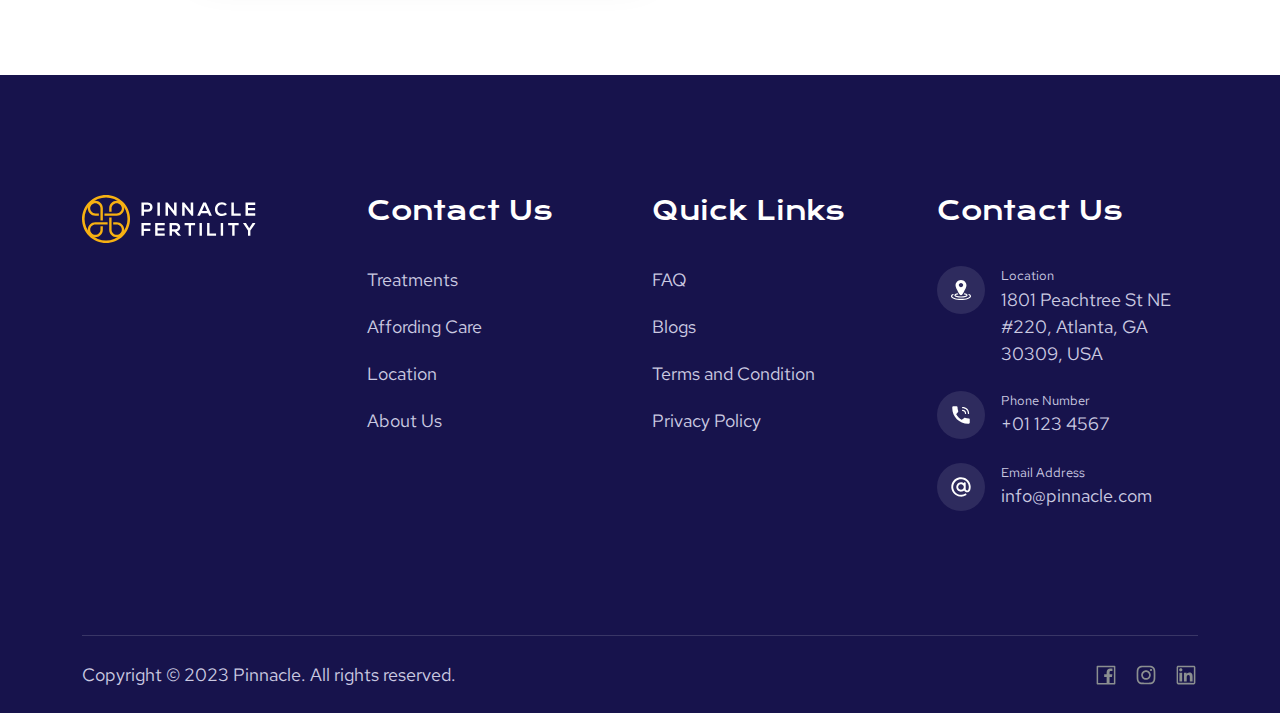
==== commit 30d6de57: "doen" ====
--- a/index.html
+++ b/index.html
@@ -170,9 +170,9 @@
 
 
     <!-- Why Pinnacle -start -->
-    <section class="why-pinnacle">
+    <section class="why-pinnacle section-padding-120">
         <div class="container">
-            <div class="row">
+            <div class="row align-items-center">
                 <div class="col-lg-6">
                     <div class="why-img">
                         <img src="assets/img/why.png" class="img-fluid" alt="">
@@ -196,155 +196,32 @@
 
 
 
-    <!-- Home page banner -/Start -->
-    <section class="banner-wrap">
+    <!-- treatment -/Start -->
+    <section class="treatment section-padding-120 bg-light-yellow">
+            <div class="common-title text-center">
+                <h2 class=" text-clr-primary-blue fs-32 ff-ko mb-2">Treatments</h2>
+                <p class="text-gray-3 fs-22 ">IVF treatments offer a comprehensive approach to fertility, encompassing various stages to assist in conception.</p>
+            </div>
+            <div class="treatment-wrap ">
+                    <div class="treatment-item">
+                        <img src="assets/img/treatment1.svg" class="img-fluid" alt="">
+                        <h4 class="fs-5 fw-normal text-clr-primary-blue ff-ko tt-title"> Fertility Assessment</h4>
+                        <p class="text-gray-3 fs-18 ">Unlock insights into your reproductive health with our comprehensive Fertility Assessment, offering personalized evaluations to guide and empower your journey towards parenthood.</p>
+                        <a href="#" class="text-clr-secondary-yellow text-capitalize text-decoration-underline fs-6 fw-medium"></a>
+                    </div>
+                </div>
+    </section>
+    <!-- treatment -/End -->    
+    <!-- Doctor Section start -->
+    <section class="doctor">
         <div class="container">
-            <div class="row align-items-center flex-column-reverse flex-lg-row">
-                <div class="col-lg-5">
-                
-                </div>
-                <div class="col-lg-7">
-                    <div class="banner-image-wrap ">
-                        <img src="assets/img/banner-right-img.png" alt="Banner image" class="img-fluid">
-                    </div>
-                </div>
-            </div>
-        </div>
-    </section>
-    <!-- Home page banner -/End -->
-
-    <!-- Why Pinnacle start  -->
-    <section class="why-pinnacle section-padding-120 bg-light-yellow">
-        <div class="container">
-            <div class="row align-items-center">
+            <div class="row align-items-end flex-column-reverse flex-lg-row">
                 <div class="col-lg-6">
-                    <div>
-                        <img class="img-fluid" src="./assets/img/why-pinnacle-img.png" alt="About section image" />
-                    </div>
-                </div>
-                <div class="col-lg-6">
-                    <div class="text-content pt-5 pt-lg-0">
-                        <h2 class="fs-48 text-clr-primary-blue fw-medium mb-32">
-                            Why Pinnacle In vitro fertilisation (IVF)?
+                    <div class="text-content section-padding-120">
+                        <h2 class="fs-32 text-clr-primary-blue fw-medium mb-32 ff-ko">
+                            Dr. Paul Dudley
                         </h2>
-                        <p class="fs-22 text-clr-primary-blue fw-300">
-                            At Pinnacle IVF, our commitment lies in delivering unparalleled
-                            value to our patients through a distinctive combination of
-                            affordability, personalized care, and outstanding success rates.
-                            We aim to create a nurturing and empathetic environment while
-                            achieving exceptional results in assisted reproductive
-                            technologies. By emphasizing affordability without sacrificing
-                            quality, our mission is to make the journey to parenthood
-                            accessible to everyone, turning dreams into reality
-                        </p>
-                    </div>
-                </div>
-            </div>
-        </div>
-    </section>
-    <!-- Why Pinnacle end  -->
-
-    <!-- Treatment Start  -->
-    <section class="treatment section-padding-120">
-        <div class="container">
-            <div class="row">
-                <div class="col-lg-6">
-                    <div>
-                        <h2 class="fs-48 text-clr-primary-blue fw-medium mb-4 mb-lg-5 ">
-                            Treatments
-                        </h2>
-                        <div class="treatment-sec-img">
-                            <img class="img-fluid" src="assets/img/treatment-img.png" alt="Image" />
-                        </div>
-                    </div>
-                </div>
-                <div class="col-lg-6">
-                    <div class="treatment-feature-wrapper pt-5 pt-lg-0">
-                        <div class="treatment-feature-item mb-5">
-                            <div class="flex-shrink-0">
-                                <img class="img-fluid" src="assets/img/treatment-icon-1.svg" alt="icon" />
-                            </div>
-                            <div>
-                                <h4 class="fs-4 text-clr-primary-blue fw-bold mb-12">
-                                    Fertility Assessment
-                                </h4>
-                                <p class="fs-22 text-clr-primary-blue fw-300 mb-12">
-                                    Unlock insights into your reproductive health with our
-                                    comprehensive Fertility Assessment, offering personalized evaluations to guide and
-                                    empower your journey towards parenthood.
-                                </p>
-
-                                <a href="#" class="text-clr-primary-blue fw-bold learn-more-btn">Learn More</a>
-                            </div>
-                        </div>
-                        <div class="treatment-feature-item mb-5">
-                            <div class="flex-shrink-0">
-                                <img class="img-fluid" src="assets/img/treatment-icon-2.svg" alt="icon" />
-                            </div>
-                            <div>
-                                <h4 class="fs-4 text-clr-primary-blue fw-bold mb-12">
-                                    In vitro fertilisation (IVF)
-                                </h4>
-                                <p class="fs-22 text-clr-primary-blue fw-300 mb-12">
-                                    In Vitro Fertilization (IVF) shines as a cutting-edge and
-                                    highly successful option. Based on your age and diagnosis,
-                                    this is often prioritized by your physician to initiate your
-                                    fertility journey.
-                                </p>
-
-                                <a href="#" class="text-clr-primary-blue fw-bold learn-more-btn">Learn More</a>
-                            </div>
-                        </div>
-                        <div class="treatment-feature-item mb-5">
-                            <div class="flex-shrink-0">
-                                <img class="img-fluid" src="assets/img/treatment-icon-3.svg" alt="icon" />
-                            </div>
-                            <div>
-                                <h4 class="fs-4 text-clr-primary-blue fw-bold mb-12">
-                                    Fertility Assessment
-                                </h4>
-                                <p class="fs-22 text-clr-primary-blue fw-300 mb-12">
-                                    Unlock insights into your reproductive health with our
-                                    comprehensive Fertility Assessment, offering personalized
-                                    evaluations to guide and empower your journey towards
-                                    parenthood.
-                                </p>
-
-                                <a href="#" class="text-clr-primary-blue fw-bold learn-more-btn">Learn More</a>
-                            </div>
-                        </div>
-                        <div class="treatment-feature-item">
-                            <div class="flex-shrink-0">
-                                <img class="img-fluid" src="assets/img/treatment-icon-4.svg" alt="icon" />
-                            </div>
-                            <div>
-                                <h4 class="fs-4 text-clr-primary-blue fw-bold mb-12">
-                                    LGBTQ+
-                                </h4>
-                                <p class="fs-22 text-clr-primary-blue fw-300 mb-12">
-                                    Embark on the joyful journey of family building with our
-                                    inclusive and supportive fertility services, tailored to
-                                    meet the needs and aspirations of the LGBTQ+ community.
-                                </p>
-
-                                <a href="#" class="text-clr-primary-blue fw-bold learn-more-btn">Learn More</a>
-                            </div>
-                        </div>
-                    </div>
-                </div>
-            </div>
-        </div>
-    </section>
-    <!-- Treatment End  -->
-
-    <!-- Doctor Section start -->
-    <section class="doctor bg-light-blue">
-        <div class="container">
-            <div class="row align-items-end flex-column-reverse flex-lg-row ">
-                <div class="col-lg-6">
-                    <div class="text-content doctor-section-content">
-                   
-                        <p class="fs-22 text-clr-primary-blue fw-300">
+                        <p class="fs-22 text-gray-3 fw-300 pb-32">
                             Lorem ipsum dolor sit amet, consecteturadipiscingelit. Nam
                             hendrerit pharetra erat et molestie. Maurislaoreet lorem at ante
                             gravida aliquam. Sedrisusest, faucibus at justo a,
@@ -357,11 +234,17 @@
                             mi, at imperdietodioeleifendpretium. Nam quisurnavarius,
                             fringillaurna in, sodaleserat.
                         </p>
+                        <div class="">
+                            <h4 class="fs-18 text-clr-primary-blue fw-normal ff-ko">
+                                Member Board of Directors
+                            </h4>
+                            <p class="fs-18 text-gray-1 fw-normal">Pinnacle Fertility, Inc.</p>
+                        </div>
                     </div>
                 </div>
                 <div class="col-lg-6">
                     <div class="doctor-paul-img text-center">
-                        <img class="img-fluid " src="assets/img/doctor-paul-img.png" alt="Image" />
+                        <img class="img-fluid" src="assets/img/doctor-paul-img.png" alt="Image" />
                     </div>
                 </div>
             </div>
@@ -370,40 +253,21 @@
     <!-- Doctor Section end -->
 
 
-    <!-- Call to action -/Start -->
-    <section class="call-to-action section-padding-180 ">
-        <div class="container">
-            <div class="cta-inner-wrap text-center mx-auto">
-                <h2 class="text-white fs-48 fw-normal mb-60">
-                    Secure Your Expert <strong class="fw-bold">Consultation Now</strong> for Tailored Solutions to Your
-                    Needs!
-                </h2>
-                <div class="cta-button-wrap">
-                    <a href="#" class="yellow-fill-btn bg-secondary-yellow fw-bold fs-6 text-clr-primary-blue">
-                        Schedule Now
-                    </a>
-                </div>
-            </div>
-        </div>
-    </section>
-    <!-- Call to action -/End -->
-
-
-    <!-- About Section start -->
-    <section class="about-pinnacle section-padding-120">
+    <!-- Doctor Section start -->
+    <section class="about-pinnacle section-padding-120 bg-light-gray">
         <div class="container">
             <div class="row align-items-center">
                 <div class="col-lg-6">
-                    <div class="px-0 px-xl-5 about-section-img">
+                    <div class="px-5">
                         <img class="img-fluid" src="assets/img/about-pinnacle-img.png" alt="Image" />
                     </div>
                 </div>
                 <div class="col-lg-6">
                     <div class="text-content pt-5 pt-lg-0">
-                        <h2 class="fs-48 text-clr-primary-blue fw-medium mb-32">
+                        <h2 class="fs-32 text-clr-primary-blue fw-medium mb-32 ff-ko">
                             About Pinnacle IVF
                         </h2>
-                        <p class="fs-22 text-clr-primary-blue fw-300">
+                        <p class="fs-22 text-gray-3 fw-300">
                             Pinnacle IVF is a Pinnacle Fertility clinic and stands as the
                             fastest-growing physician-centered fertility care network in the
                             country, with over 25 top-tier fertility clinics and
@@ -418,13 +282,33 @@
             </div>
         </div>
     </section>
-    <!-- About Section end -->
+    <!-- Doctor Section end -->
+
+
+    <!-- Call to action -/Start -->
+    <section class="call-to-action section-padding-180 ">
+        <div class="container">
+            <div class="cta-inner-wrap text-center mx-auto">
+                <h2 class="text-white fs-32 fw-normal mb-60 ff-ko">
+                    Secure Your Expert <strong class="fw-bold">Consultation Now</strong> for Tailored Solutions to Your
+                    Needs!
+                </h2>
+                <div class="cta-button-wrap">
+                    <a href="#" class="yellow-fill-btn bg-secondary-yellow fw-bold fs-6 text-clr-primary-blue">
+                        Schedule Now
+                    </a>
+                </div>
+            </div>
+        </div>
+    </section>
+    <!-- Call to action -/End -->
+
 
     <!-- Location Map Start  -->
     <section class="map-wrapper">
-        <div class="map-iframe-wrap">
-            <iframe class="map-iframe-inner" width="100%" frameborder="0" scrolling="no" marginheight="0"
-                marginwidth="0" style="border: 0; margin-top: -150px"
+        <div>
+            <iframe width="100%" height="800" frameborder="0" scrolling="no" marginheight="0" marginwidth="0"
+                style="border: 0; margin-top: -150px"
                 src="https://www.google.com/maps/embed?pb=!1m18!1m12!1m3!1d3315.315721603123!2d-84.39519032380304!3d33.80416463078814!2m3!1f0!2f0!3f0!3m2!1i1024!2i768!4f13.1!3m3!1m2!1s0x88f505ab396441d3%3A0xcb4ddf7890e23bd0!2s1801%20Peachtree%20St%20NE%20%23220%2C%20Atlanta%2C%20GA%2030309%2C%20USA!5e0!3m2!1sen!2sbd!4v1702719994618!5m2!1sen!2sbd"></iframe>
         </div>
         <div class="map-address-card">
@@ -433,9 +317,9 @@
             </div>
             <div class="address-info">
                 <div>
-                    <img src="assets/img/location-icon.svg" alt="icon" class="img-fluid">
-                </div>
-                <p class=" text-clr-primary-blue fw-medium fs-18">1801 Peachtree St NE #220, Atlanta, GA 30309, USA</p>
+                    <img src="assets/img/location-icon.svg" alt="icon">
+                </div>
+                <p class="fs-18 text-clr-primary-blue fw-medium">1801 Peachtree St NE #220, Atlanta, GA 30309, USA</p>
             </div>
         </div>
     </section>
@@ -456,7 +340,7 @@
                     </div>
                     <div class="col-lg-3 col-sm-6 mb-4 mb-lg-0">
                         <div class="footer-widget">
-                            <h4 class="fs-26 text-white footer-title">Contact Us</h4>
+                            <h4 class="fs-26 text-white footer-title ff-ko">Contact Us</h4>
                             <ul class="m-0 p-0">
                                 <li class="footer-menu"><a href="#"
                                         class="footer-link fs-18 text-decoration-none text-gray-2">Treatments</a></li>
@@ -472,7 +356,7 @@
                     </div>
                     <div class="col-lg-3 col-sm-6 mb-4 mb-lg-0">
                         <div class="footer-widget">
-                            <h4 class="fs-26 text-white footer-title">Quick Links</h4>
+                            <h4 class="fs-26 text-white footer-title ff-ko">Quick Links</h4>
                             <ul class="m-0 p-0">
                                 <li class="footer-menu"><a href="#"
                                         class="footer-link fs-18 text-decoration-none text-gray-2">FAQ</a></li>
@@ -489,7 +373,7 @@
                     </div>
                     <div class="col-lg-3 col-sm-6 mb-4 mb-lg-0">
                         <div class="footer-widget">
-                            <h4 class="fs-26 text-white footer-title">Contact Us</h4>
+                            <h4 class="fs-26 text-white footer-title ff-ko">Contact Us</h4>
                             <ul class="m-0 p-0">
                                 <li class="footer-menu">
                                     <div class="footer-contact-wrap d-flex align-items-start gap-3 mb-4">
@@ -581,10 +465,9 @@
                     </div>
                 </div>
             </div>
-            <div
-                class="footer-bottom text-center d-flex flex-column-reverse flex-sm-row align-items-center gap-3 justify-content-between">
+            <div class="footer-bottom text-center d-md-flex align-items-center gap-3 justify-content-between ">
                 <div>
-                    <p class="fs-18 text-gray-2 mb-md-0">Copyright © 2023 Pinnacle. All rights reserved.</p>
+                    <p class="mb-3 fs-18 text-gray-2 mb-md-0">Copyright © 2023 Pinnacle. All rights reserved.</p>
                 </div>
                 <div class="footer-social d-flex justify-content-center align-items-center gap-3 ">
                     <a href="#" class="footer-social-link">
@@ -621,6 +504,7 @@
 
 
 
+
 </body>
 
 <!-- jQuery (necessary for jQuery plugins) -->
--- a/assets/css/style.css
+++ b/assets/css/style.css
@@ -1 +1 @@
-@import url("https://fonts.googleapis.com/css2?family=Krona+One&display=swap");@import url("https://fonts.googleapis.com/css2?family=Red+Hat+Text:wght@300;400;500;600;700&display=swap");*{padding:0;margin:0;-webkit-box-sizing:border-box;box-sizing:border-box}body{padding:0;margin:0;font-family:'Red Hat Text', sans-serif;font-weight:400;overflow-x:hidden}:root{--primary-blue: #17134c;--light-blue: #efeff6;--secondary-yellow: #f7b112;--light-yellow: #faf7ef;--light-gay:#EEEEF1;--gray-1: #3f3e4e;--gray-2: #cbcae1;--gray-3: #47437B;--gray-4: #494675}@media (min-width: 1920px){.container{max-width:1440px;padding:0 15px}}h1,h2,h3,h4,h5,h6{padding:0;margin:0}p{padding:0;margin:0}a{text-decoration:none}ul{list-style:none;padding:0}.ff-ko{font-family:'Krona One', sans-serif}.text-clr-primary-blue{color:var(--primary-blue)}.text-clr-light-blue{color:var(--light-blue)}.text-clr-secondary-yellow{color:var(--secondary-yellow)}.text-clr-light-yellow{color:var(--light-yellow)}.text-gray-1{color:var(--gray-1)}.text-gray-2{color:var(--gray-2)}.text-gray-3{color:var(--gray-3)}.text-gray-4{color:var(--gray-4)}.bg-primary-blue{background-color:var(--primary-blue)}.bg-light-blue{background-color:var(--light-blue)}.bg-secondary-yellow{background-color:var(--secondary-yellow)}.bg-light-yellow{background-color:var(--light-yellow)}.bg-light-gray{background-color:var(--light-gay)}.fs-12{font-size:12px;line-height:1.4em}@media (max-width: 767px){.fs-12{font-size:10px}}.fs-13{font-size:13px}.fs-18{font-size:18px}@media (max-width: 1199px){.fs-18{font-size:16px}}@media (max-width: 991px){.fs-18{font-size:15px}}@media (max-width: 567px){.fs-18{font-size:14px}}.fs-22{font-size:22px}@media (max-width: 1199px){.fs-22{font-size:20px}}@media (max-width: 991px){.fs-22{font-size:18px}}@media (max-width: 767px){.fs-22{font-size:16px}}.fs-26{font-size:26px}@media (max-width: 1199px){.fs-26{font-size:22px}}@media (max-width: 991px){.fs-26{font-size:20px}}.fs-32{font-size:32px;line-height:1.75em}.fs-40{font-size:40px;line-height:1.35em}.section-padding-120{padding-block:120px}@media (max-width: 1399px){.section-padding-120{padding-block:100px}}@media (max-width: 1199px){.section-padding-120{padding-block:90px}}@media (max-width: 991px){.section-padding-120{padding-block:80px}}@media (max-width: 767px){.section-padding-120{padding-block:60px}}.section-padding-180{padding-block:180px}@media (max-width: 1399px){.section-padding-180{padding-block:150px}}@media (max-width: 1199px){.section-padding-180{padding-block:120px}}@media (max-width: 991px){.section-padding-180{padding-block:100px}}@media (max-width: 767px){.section-padding-180{padding-block:80px}}@media (max-width: 575px){.section-padding-180{padding-block:60px}}.pt-30{padding-top:30px}.pb-12{padding-bottom:12px}.pb-24{padding-bottom:24px}.mb-24{margin-bottom:24px}@media (max-width: 991px){.mb-24{margin-bottom:18px}}.pb-30{padding-bottom:30px}.pb-32{padding-bottom:32px}.mb-12{margin-bottom:12px}.mb-30{margin-bottom:30px}.mb-32{margin-bottom:32px}@media (max-width: 1199px){.mb-32{margin-bottom:25px}}@media (max-width: 1199px){.mb-32{margin-bottom:25px}}.pb-60{padding-bottom:60px}.mb-60{margin-bottom:60px}@media (max-width: 1199px){.mb-60{margin-bottom:50px}}@media (max-width: 991px){.mb-60{margin-bottom:40px}}@media (max-width: 575px){.mb-60{margin-bottom:25px}}.pl-30{padding-left:30px}.ml-30{margin-left:30px}.lt-1{letter-spacing:1.2px}@media (max-width: 991px){.fs-4{font-size:22px !important}}@media (max-width: 767px){.fs-4{font-size:20px !important}}@media (min-width: 1920px){.container{max-width:1440px;padding:0 15px}}.header-navbar-wrap{max-width:1370px;width:100%;margin:auto;padding:0 15px;position:absolute;background-color:#ffffff;-webkit-box-shadow:0 10px 20px rgba(255,255,255,0.08);box-shadow:0 10px 20px rgba(255,255,255,0.08);left:50%;-webkit-transform:translateX(-50%);transform:translateX(-50%);top:34px}@media (max-width: 991px){.header-navbar-wrap{-webkit-box-shadow:0 10px 20px rgba(23,19,76,0.08);box-shadow:0 10px 20px rgba(23,19,76,0.08)}}.navbar-wrap{padding-block:22px}@media (max-width: 991px){.navbar-wrap{padding-block:15px}}@media (max-width: 767px){.navbar-wrap{padding-block:5px}}.navbar-wrap .navbar-toggler:focus{outline:none;-webkit-box-shadow:none;box-shadow:none}.topbar-menu-wrap li.nav-item{padding-inline:15px;text-wrap:nowrap}@media (max-width: 1200px){.topbar-menu-wrap li.nav-item{padding-inline:5px}}.topbar-menu-wrap li.nav-item a{position:relative;color:var(--primary-blue) !important}.topbar-menu-wrap li.nav-item a::after{position:absolute;content:'';width:0px;height:1px;left:8px;bottom:5px;background-color:var(--secondary-yellow);-webkit-transition:all 300ms ease-in-out;transition:all 300ms ease-in-out}@media (max-width: 991px){.topbar-menu-wrap li.nav-item a::after{left:0px}}@media (max-width: 1200px){.topbar-menu-wrap li.nav-item a{font-size:16px}}.topbar-menu-wrap li.nav-item a:hover::after{width:24px}.topbar-menu-wrap li.nav-item .active{color:var(--primary-blue) !important}.topbar-menu-wrap{padding-top:0px}@media (max-width: 991px){.topbar-menu-wrap{padding-top:25px}}.banner{min-height:100vh}.banner .banner-wrapper{max-width:1620px;width:100%;margin-left:auto;padding-left:15px}.banner .banner-wrapper .banner-content-wrap{padding-top:120px}.dubble-btn-wrap{gap:16px;display:-webkit-box;display:-ms-flexbox;display:flex}.yellow-fill-btn{padding:15px 31px;-webkit-transition:all 200ms ease-in-out;transition:all 200ms ease-in-out;border:1px solid var(--secondary-yellow);display:inline-block;text-wrap:nowrap}@media (max-width: 767px){.yellow-fill-btn{padding:12px 25px;font-size:14px !important}}.yellow-fill-btn:hover{background:var(--primary-blue);color:#ffffff;border-color:var(--primary-blue)}.blue-btn{padding:16px 32px;-webkit-transition:all 200ms ease-in-out;transition:all 200ms ease-in-out;display:inline-block;text-wrap:nowrap;background-color:var(--primary-blue)}@media (max-width: 767px){.blue-btn{padding:12px 25px;font-size:14px !important}}.blue-btn:hover{background:var(--secondary-yellow) !important;color:#ffffff}.cta-button-wrap{display:inline-block}@media (max-width: 767px){.cta-button-wrap{padding:12px 25px;font-size:14px !important}}.cta-button-wrap .yellow-fill-btn:hover{background:transparent !important;color:var(--secondary-yellow) !important;border-color:var(--secondary-yellow) !important}.call-to-action{background-image:url("../img/call-to-action-bg.jpg");background-repeat:no-repeat;background-size:cover;background-position:center center}.call-to-action .cta-inner-wrap{max-width:927px;padding-inline:30px}@media (max-width: 767px){.call-to-action .cta-inner-wrap{padding-inline:10px}}@media (max-width: 575px){.call-to-action .cta-inner-wrap{padding-inline:0px}}.why-pinnacle .text-content p{max-width:85%;line-height:1.45em}.why-pinnacle .pinnacle-sec-img{text-align:center}@media (max-width: 991px){.why-pinnacle .pinnacle-sec-img img{max-width:500px;width:100%}}@media (max-width: 767px){.why-pinnacle .pinnacle-sec-img img{max-width:400px;width:100%}}.doctor-paul-img{padding-top:30px}@media (max-width: 991px){.doctor-paul-img{padding-top:80px}.doctor-paul-img img{max-width:500px;width:100%}}@media (max-width: 767px){.doctor-paul-img{padding-top:60px}.doctor-paul-img img{max-width:400px;width:100%}}.doctor-section-content{padding-block:125px}@media (max-width: 1399px){.doctor-section-content{padding-block:100px}}@media (max-width: 1199px){.doctor-section-content{padding-block:80px}}@media (max-width: 991px){.doctor-section-content{padding-block:50px 80px}}@media (max-width: 767px){.doctor-section-content{padding-block:40px 60px}}.treatment .treatment-feature-wrapper .learn-more-btn{border-bottom:1px solid var(--primary-blue);-webkit-transition:all 200ms ease-in-out;transition:all 200ms ease-in-out}.treatment .treatment-feature-wrapper .learn-more-btn:hover{color:var(--secondary-yellow);border-color:var(--secondary-yellow)}@media (max-width: 767px){.treatment .treatment-feature-wrapper .learn-more-btn{font-size:14px}}.treatment .treatment-feature-wrapper .treatment-feature-item{display:-webkit-box;display:-ms-flexbox;display:flex;-webkit-box-pack:start;-ms-flex-pack:start;justify-content:flex-start;-webkit-box-align:start;-ms-flex-align:start;align-items:flex-start;gap:30px}@media (max-width: 991px){.treatment .treatment-feature-wrapper .treatment-feature-item{gap:25px}}@media (max-width: 767px){.treatment .treatment-feature-wrapper .treatment-feature-item{gap:20px}}@media (max-width: 991px){.treatment .treatment-feature-wrapper .treatment-feature-item div img{max-width:80px}}@media (max-width: 767px){.treatment .treatment-feature-wrapper .treatment-feature-item div img{max-width:70px}}@media (max-width: 991px){.treatment .treatment-sec-img img{max-width:500px;width:100%}}@media (max-width: 767px){.treatment .treatment-sec-img img{max-width:400px;width:100%}}.about-section-img{text-align:center}@media (max-width: 991px){.about-section-img img{max-width:550px;width:100%}}@media (max-width: 767px){.about-section-img img{max-width:400px;width:100%}}.map-wrapper{position:relative;overflow:hidden;margin-bottom:-10px}.map-wrapper .map-address-card{position:absolute;top:calc(50% - 207px);left:15%;max-width:450px;border-radius:12px;background:#fff;-webkit-box-shadow:6px 10px 40px 0px rgba(0,0,0,0.12);box-shadow:6px 10px 40px 0px rgba(0,0,0,0.12);padding:30px}@media (max-width: 991px){.map-wrapper .map-address-card{max-width:380px}}@media (max-width: 767px){.map-wrapper .map-address-card{max-width:320px;padding:20px;top:calc(50% - 170px)}}@media (max-width: 575px){.map-wrapper .map-address-card{max-width:260px;top:calc(50% - 170px);padding:15px;left:calc(50% -130px)}}@media (max-width: 350px){.map-wrapper .map-address-card{max-width:200px;top:calc(50% - 170px);padding:10px;left:calc(50% -130px)}}.map-wrapper .address-info{margin-top:30px;display:-webkit-box;display:-ms-flexbox;display:flex;-webkit-box-pack:start;-ms-flex-pack:start;justify-content:flex-start;-webkit-box-align:center;-ms-flex-align:center;align-items:center;gap:24px}@media (max-width: 575px){.map-wrapper .address-info{gap:16px;margin-top:15px}.map-wrapper .address-info p{font-size:12px}}.map-wrapper .map-iframe-wrap .map-iframe-inner{height:100%;min-height:800px}@media (max-width: 1199px){.map-wrapper .map-iframe-wrap .map-iframe-inner{min-height:700px}}@media (max-width: 991px){.map-wrapper .map-iframe-wrap .map-iframe-inner{min-height:600px}}.footer{padding-top:120px}@media (max-width: 1199px){.footer{padding-top:100px}}@media (max-width: 776px){.footer{padding-top:90px}}@media (max-width: 567px){.footer{padding-top:70px}}.footer .footer-wrapper{padding-bottom:100px;border-bottom:1px solid rgba(255,255,255,0.15)}@media (max-width: 1199px){.footer .footer-wrapper{padding-bottom:50px}}@media (max-width: 776px){.footer .footer-wrapper{padding-bottom:20px}}@media (max-width: 567px){.footer .footer-wrapper{padding-top:0}}.footer .footer-widget .footer-title{margin-bottom:40px}@media (max-width: 776px){.footer .footer-widget .footer-title{margin-bottom:28px}}.footer .footer-widget .footer-menu{margin-bottom:20px}@media (max-width: 776px){.footer .footer-widget .footer-menu{margin-bottom:13px}}.footer .footer-widget .footer-menu .footer-contact-wrap svg *{-webkit-transition:.2s all ease-in-out;transition:.2s all ease-in-out}.footer .footer-widget .footer-menu .footer-contact-wrap:hover svg *{fill:#F7B112}.footer .footer-widget .footer-menu .footer-contact-wrap:hover .contactLogo{background:#fff}.footer .footer-widget .footer-menu .contactLogo{height:48px;width:48px;background:rgba(255,255,255,0.1);border-radius:100px}.footer .footer-widget .footer-menu a{-webkit-transition:.2s all ease-in-out;transition:.2s all ease-in-out}.footer .footer-widget .footer-menu a:hover{color:var(--secondary-yellow) !important}.footer .footer-widget .footer-link{margin-bottom:20px;-webkit-transition:.2s all ease-in-out;transition:.2s all ease-in-out}.footer .footer-widget .footer-link:hover{color:var(--secondary-yellow) !important}.footer .footer-bottom{padding:25px 0}.footer .footer-social .footer-social-link svg *{-webkit-transition:.2s all ease-in-out;transition:.2s all ease-in-out}.footer .footer-social .footer-social-link:hover svg *{fill:var(--secondary-yellow)}
+@import url("https://fonts.googleapis.com/css2?family=Krona+One&display=swap");@import url("https://fonts.googleapis.com/css2?family=Red+Hat+Text:wght@300;400;500;600;700&display=swap");*{padding:0;margin:0;-webkit-box-sizing:border-box;box-sizing:border-box}body{padding:0;margin:0;font-family:'Red Hat Text', sans-serif;font-weight:400;overflow-x:hidden}:root{--primary-blue: #17134c;--light-blue: #efeff6;--secondary-yellow: #f7b112;--light-yellow: #faf7ef;--light-gay:#EEEEF1;--gray-1: #3f3e4e;--gray-2: #cbcae1;--gray-3: #47437B;--gray-4: #494675}@media (min-width: 1920px){.container{max-width:1440px;padding:0 15px}}h1,h2,h3,h4,h5,h6{padding:0;margin:0}p{padding:0;margin:0}a{text-decoration:none}ul{list-style:none;padding:0}.ff-ko{font-family:'Krona One', sans-serif}.text-clr-primary-blue{color:var(--primary-blue)}.text-clr-light-blue{color:var(--light-blue)}.text-clr-secondary-yellow{color:var(--secondary-yellow)}.text-clr-light-yellow{color:var(--light-yellow)}.text-gray-1{color:var(--gray-1)}.text-gray-2{color:var(--gray-2)}.text-gray-3{color:var(--gray-3)}.text-gray-4{color:var(--gray-4)}.bg-primary-blue{background-color:var(--primary-blue)}.bg-light-blue{background-color:var(--light-blue)}.bg-secondary-yellow{background-color:var(--secondary-yellow)}.bg-light-yellow{background-color:var(--light-yellow)}.bg-light-gray{background-color:var(--light-gay)}.fs-12{font-size:12px;line-height:1.4em}@media (max-width: 767px){.fs-12{font-size:10px}}.fs-13{font-size:13px}.fs-18{font-size:18px}@media (max-width: 1199px){.fs-18{font-size:16px}}@media (max-width: 991px){.fs-18{font-size:15px}}@media (max-width: 567px){.fs-18{font-size:14px}}.fs-22{font-size:22px}@media (max-width: 1199px){.fs-22{font-size:20px}}@media (max-width: 991px){.fs-22{font-size:18px}}@media (max-width: 767px){.fs-22{font-size:16px}}.fs-26{font-size:26px}@media (max-width: 1199px){.fs-26{font-size:22px}}@media (max-width: 991px){.fs-26{font-size:20px}}.fs-32{font-size:32px;line-height:1.75em}.fs-40{font-size:40px;line-height:1.35em}.section-padding-120{padding-block:120px}@media (max-width: 1399px){.section-padding-120{padding-block:100px}}@media (max-width: 1199px){.section-padding-120{padding-block:90px}}@media (max-width: 991px){.section-padding-120{padding-block:80px}}@media (max-width: 767px){.section-padding-120{padding-block:60px}}.section-padding-180{padding-block:180px}@media (max-width: 1399px){.section-padding-180{padding-block:150px}}@media (max-width: 1199px){.section-padding-180{padding-block:120px}}@media (max-width: 991px){.section-padding-180{padding-block:100px}}@media (max-width: 767px){.section-padding-180{padding-block:80px}}@media (max-width: 575px){.section-padding-180{padding-block:60px}}.pt-30{padding-top:30px}.pb-12{padding-bottom:12px}.pb-24{padding-bottom:24px}.mb-24{margin-bottom:24px}@media (max-width: 991px){.mb-24{margin-bottom:18px}}.pb-30{padding-bottom:30px}.pb-32{padding-bottom:32px}.mb-12{margin-bottom:12px}.mb-30{margin-bottom:30px}.mb-32{margin-bottom:32px}@media (max-width: 1199px){.mb-32{margin-bottom:25px}}@media (max-width: 1199px){.mb-32{margin-bottom:25px}}.pb-60{padding-bottom:60px}.mb-60{margin-bottom:60px}@media (max-width: 1199px){.mb-60{margin-bottom:50px}}@media (max-width: 991px){.mb-60{margin-bottom:40px}}@media (max-width: 575px){.mb-60{margin-bottom:25px}}.pl-30{padding-left:30px}.ml-30{margin-left:30px}.lt-1{letter-spacing:1.2px}@media (max-width: 991px){.fs-4{font-size:22px !important}}@media (max-width: 767px){.fs-4{font-size:20px !important}}@media (min-width: 1920px){.container{max-width:1440px;padding:0 15px}}.common-title{max-width:630px;width:100%;margin:auto}.treatment-wrap{margin-top:40px}.header-navbar-wrap{max-width:1370px;width:100%;margin:auto;padding:0 15px;position:absolute;background-color:#ffffff;-webkit-box-shadow:0 10px 20px rgba(255,255,255,0.08);box-shadow:0 10px 20px rgba(255,255,255,0.08);left:50%;-webkit-transform:translateX(-50%);transform:translateX(-50%);top:34px}@media (max-width: 991px){.header-navbar-wrap{-webkit-box-shadow:0 10px 20px rgba(23,19,76,0.08);box-shadow:0 10px 20px rgba(23,19,76,0.08)}}.navbar-wrap{padding-block:22px}@media (max-width: 991px){.navbar-wrap{padding-block:15px}}@media (max-width: 767px){.navbar-wrap{padding-block:5px}}.navbar-wrap .navbar-toggler:focus{outline:none;-webkit-box-shadow:none;box-shadow:none}.topbar-menu-wrap li.nav-item{padding-inline:15px;text-wrap:nowrap}@media (max-width: 1200px){.topbar-menu-wrap li.nav-item{padding-inline:5px}}.topbar-menu-wrap li.nav-item a{position:relative;color:var(--primary-blue) !important}.topbar-menu-wrap li.nav-item a::after{position:absolute;content:'';width:0px;height:1px;left:8px;bottom:5px;background-color:var(--secondary-yellow);-webkit-transition:all 300ms ease-in-out;transition:all 300ms ease-in-out}@media (max-width: 991px){.topbar-menu-wrap li.nav-item a::after{left:0px}}@media (max-width: 1200px){.topbar-menu-wrap li.nav-item a{font-size:16px}}.topbar-menu-wrap li.nav-item a:hover::after{width:24px}.topbar-menu-wrap li.nav-item .active{color:var(--primary-blue) !important}.topbar-menu-wrap{padding-top:0px}@media (max-width: 991px){.topbar-menu-wrap{padding-top:25px}}.banner{min-height:100vh}.banner .banner-wrapper{max-width:1620px;width:100%;margin-left:auto;padding-left:15px}.banner .banner-wrapper .banner-content-wrap{padding-top:120px}.dubble-btn-wrap{gap:16px;display:-webkit-box;display:-ms-flexbox;display:flex}.yellow-fill-btn{padding:15px 31px;-webkit-transition:all 200ms ease-in-out;transition:all 200ms ease-in-out;border:1px solid var(--secondary-yellow);display:inline-block;text-wrap:nowrap}@media (max-width: 767px){.yellow-fill-btn{padding:12px 25px;font-size:14px !important}}.yellow-fill-btn:hover{background:var(--primary-blue);color:#ffffff;border-color:var(--primary-blue)}.blue-btn{padding:16px 32px;-webkit-transition:all 200ms ease-in-out;transition:all 200ms ease-in-out;display:inline-block;text-wrap:nowrap;background-color:var(--primary-blue)}@media (max-width: 767px){.blue-btn{padding:12px 25px;font-size:14px !important}}.blue-btn:hover{background:var(--secondary-yellow) !important;color:#ffffff}.cta-button-wrap{display:inline-block}@media (max-width: 767px){.cta-button-wrap{padding:12px 25px;font-size:14px !important}}.cta-button-wrap .yellow-fill-btn:hover{background:transparent !important;color:var(--secondary-yellow) !important;border-color:var(--secondary-yellow) !important}.call-to-action{background-image:url("../img/call-to-action-bg.jpg");background-repeat:no-repeat;background-size:cover;background-position:center center}.call-to-action .cta-inner-wrap{max-width:927px;padding-inline:30px}@media (max-width: 767px){.call-to-action .cta-inner-wrap{padding-inline:10px}}@media (max-width: 575px){.call-to-action .cta-inner-wrap{padding-inline:0px}}.why-pinnacle .text-content p{max-width:85%;line-height:1.45em}.why-pinnacle .pinnacle-sec-img{text-align:center}@media (max-width: 991px){.why-pinnacle .pinnacle-sec-img img{max-width:500px;width:100%}}@media (max-width: 767px){.why-pinnacle .pinnacle-sec-img img{max-width:400px;width:100%}}.doctor-paul-img{padding-top:30px}@media (max-width: 991px){.doctor-paul-img{padding-top:80px}.doctor-paul-img img{max-width:500px;width:100%}}@media (max-width: 767px){.doctor-paul-img{padding-top:60px}.doctor-paul-img img{max-width:400px;width:100%}}.doctor-section-content{padding-block:125px}@media (max-width: 1399px){.doctor-section-content{padding-block:100px}}@media (max-width: 1199px){.doctor-section-content{padding-block:80px}}@media (max-width: 991px){.doctor-section-content{padding-block:50px 80px}}@media (max-width: 767px){.doctor-section-content{padding-block:40px 60px}}.treatment .treatment-feature-wrapper .learn-more-btn{border-bottom:1px solid var(--primary-blue);-webkit-transition:all 200ms ease-in-out;transition:all 200ms ease-in-out}.treatment .treatment-feature-wrapper .learn-more-btn:hover{color:var(--secondary-yellow);border-color:var(--secondary-yellow)}@media (max-width: 767px){.treatment .treatment-feature-wrapper .learn-more-btn{font-size:14px}}.treatment .treatment-feature-wrapper .treatment-feature-item{display:-webkit-box;display:-ms-flexbox;display:flex;-webkit-box-pack:start;-ms-flex-pack:start;justify-content:flex-start;-webkit-box-align:start;-ms-flex-align:start;align-items:flex-start;gap:30px}@media (max-width: 991px){.treatment .treatment-feature-wrapper .treatment-feature-item{gap:25px}}@media (max-width: 767px){.treatment .treatment-feature-wrapper .treatment-feature-item{gap:20px}}@media (max-width: 991px){.treatment .treatment-feature-wrapper .treatment-feature-item div img{max-width:80px}}@media (max-width: 767px){.treatment .treatment-feature-wrapper .treatment-feature-item div img{max-width:70px}}@media (max-width: 991px){.treatment .treatment-sec-img img{max-width:500px;width:100%}}@media (max-width: 767px){.treatment .treatment-sec-img img{max-width:400px;width:100%}}.about-section-img{text-align:center}@media (max-width: 991px){.about-section-img img{max-width:550px;width:100%}}@media (max-width: 767px){.about-section-img img{max-width:400px;width:100%}}.map-wrapper{position:relative;overflow:hidden;margin-bottom:-10px}.map-wrapper .map-address-card{position:absolute;top:calc(50% - 207px);left:15%;max-width:450px;border-radius:12px;background:#fff;-webkit-box-shadow:6px 10px 40px 0px rgba(0,0,0,0.12);box-shadow:6px 10px 40px 0px rgba(0,0,0,0.12);padding:30px}@media (max-width: 991px){.map-wrapper .map-address-card{max-width:380px}}@media (max-width: 767px){.map-wrapper .map-address-card{max-width:320px;padding:20px;top:calc(50% - 170px)}}@media (max-width: 575px){.map-wrapper .map-address-card{max-width:260px;top:calc(50% - 170px);padding:15px;left:calc(50% -130px)}}@media (max-width: 350px){.map-wrapper .map-address-card{max-width:200px;top:calc(50% - 170px);padding:10px;left:calc(50% -130px)}}.map-wrapper .address-info{margin-top:30px;display:-webkit-box;display:-ms-flexbox;display:flex;-webkit-box-pack:start;-ms-flex-pack:start;justify-content:flex-start;-webkit-box-align:center;-ms-flex-align:center;align-items:center;gap:24px}@media (max-width: 575px){.map-wrapper .address-info{gap:16px;margin-top:15px}.map-wrapper .address-info p{font-size:12px}}.map-wrapper .map-iframe-wrap .map-iframe-inner{height:100%;min-height:800px}@media (max-width: 1199px){.map-wrapper .map-iframe-wrap .map-iframe-inner{min-height:700px}}@media (max-width: 991px){.map-wrapper .map-iframe-wrap .map-iframe-inner{min-height:600px}}.footer{padding-top:120px}@media (max-width: 1199px){.footer{padding-top:100px}}@media (max-width: 776px){.footer{padding-top:90px}}@media (max-width: 567px){.footer{padding-top:70px}}.footer .footer-wrapper{padding-bottom:100px;border-bottom:1px solid rgba(255,255,255,0.15)}@media (max-width: 1199px){.footer .footer-wrapper{padding-bottom:50px}}@media (max-width: 776px){.footer .footer-wrapper{padding-bottom:20px}}@media (max-width: 567px){.footer .footer-wrapper{padding-top:0}}.footer .footer-widget .footer-title{margin-bottom:40px}@media (max-width: 776px){.footer .footer-widget .footer-title{margin-bottom:28px}}.footer .footer-widget .footer-menu{margin-bottom:20px}@media (max-width: 776px){.footer .footer-widget .footer-menu{margin-bottom:13px}}.footer .footer-widget .footer-menu .footer-contact-wrap svg *{-webkit-transition:.2s all ease-in-out;transition:.2s all ease-in-out}.footer .footer-widget .footer-menu .footer-contact-wrap:hover svg *{fill:#F7B112}.footer .footer-widget .footer-menu .footer-contact-wrap:hover .contactLogo{background:#fff}.footer .footer-widget .footer-menu .contactLogo{height:48px;width:48px;background:rgba(255,255,255,0.1);border-radius:100px}.footer .footer-widget .footer-menu a{-webkit-transition:.2s all ease-in-out;transition:.2s all ease-in-out}.footer .footer-widget .footer-menu a:hover{color:var(--secondary-yellow) !important}.footer .footer-widget .footer-link{margin-bottom:20px;-webkit-transition:.2s all ease-in-out;transition:.2s all ease-in-out}.footer .footer-widget .footer-link:hover{color:var(--secondary-yellow) !important}.footer .footer-bottom{padding:25px 0}.footer .footer-social .footer-social-link svg *{-webkit-transition:.2s all ease-in-out;transition:.2s all ease-in-out}.footer .footer-social .footer-social-link:hover svg *{fill:var(--secondary-yellow)}.treatment-wrap .treatment-item{padding:48px;background-color:#fff}.treatment-wrap .treatment-item .tt-title{margin-top:40px;margin-bottom:20px}
